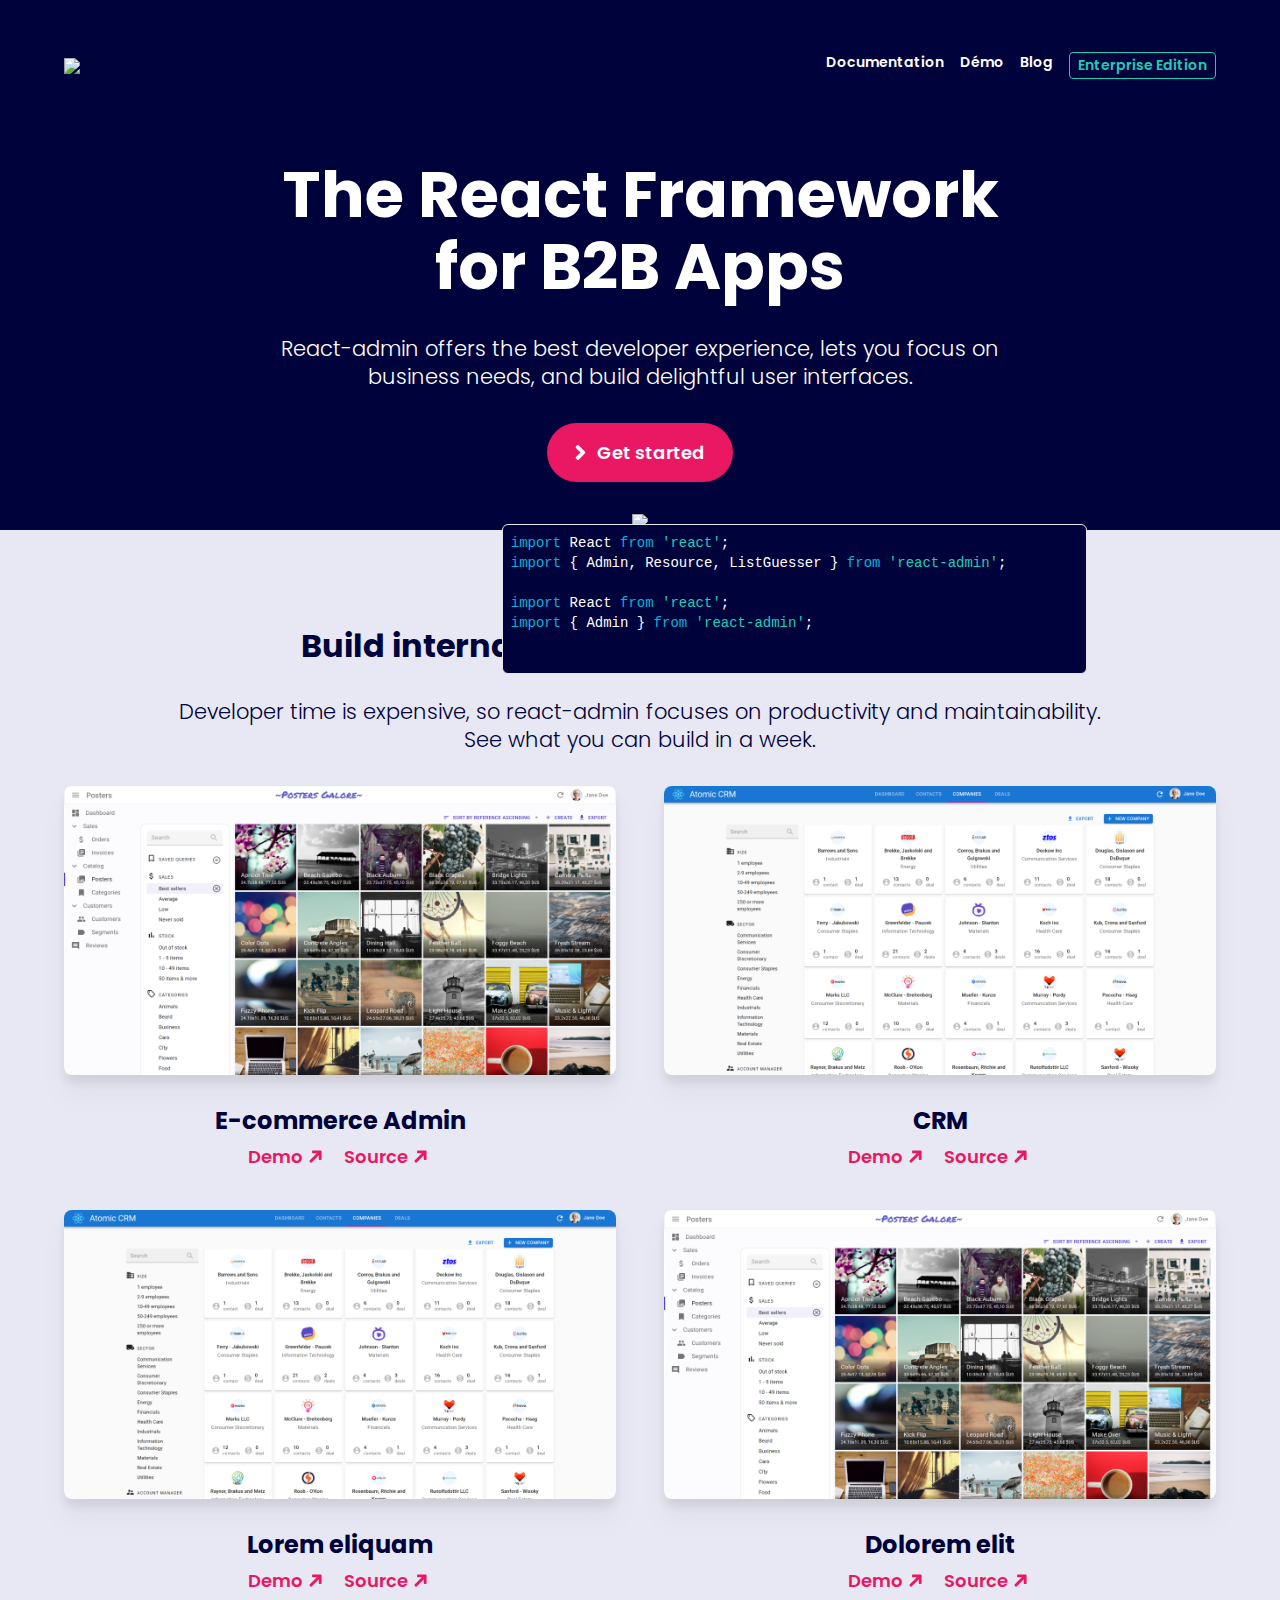
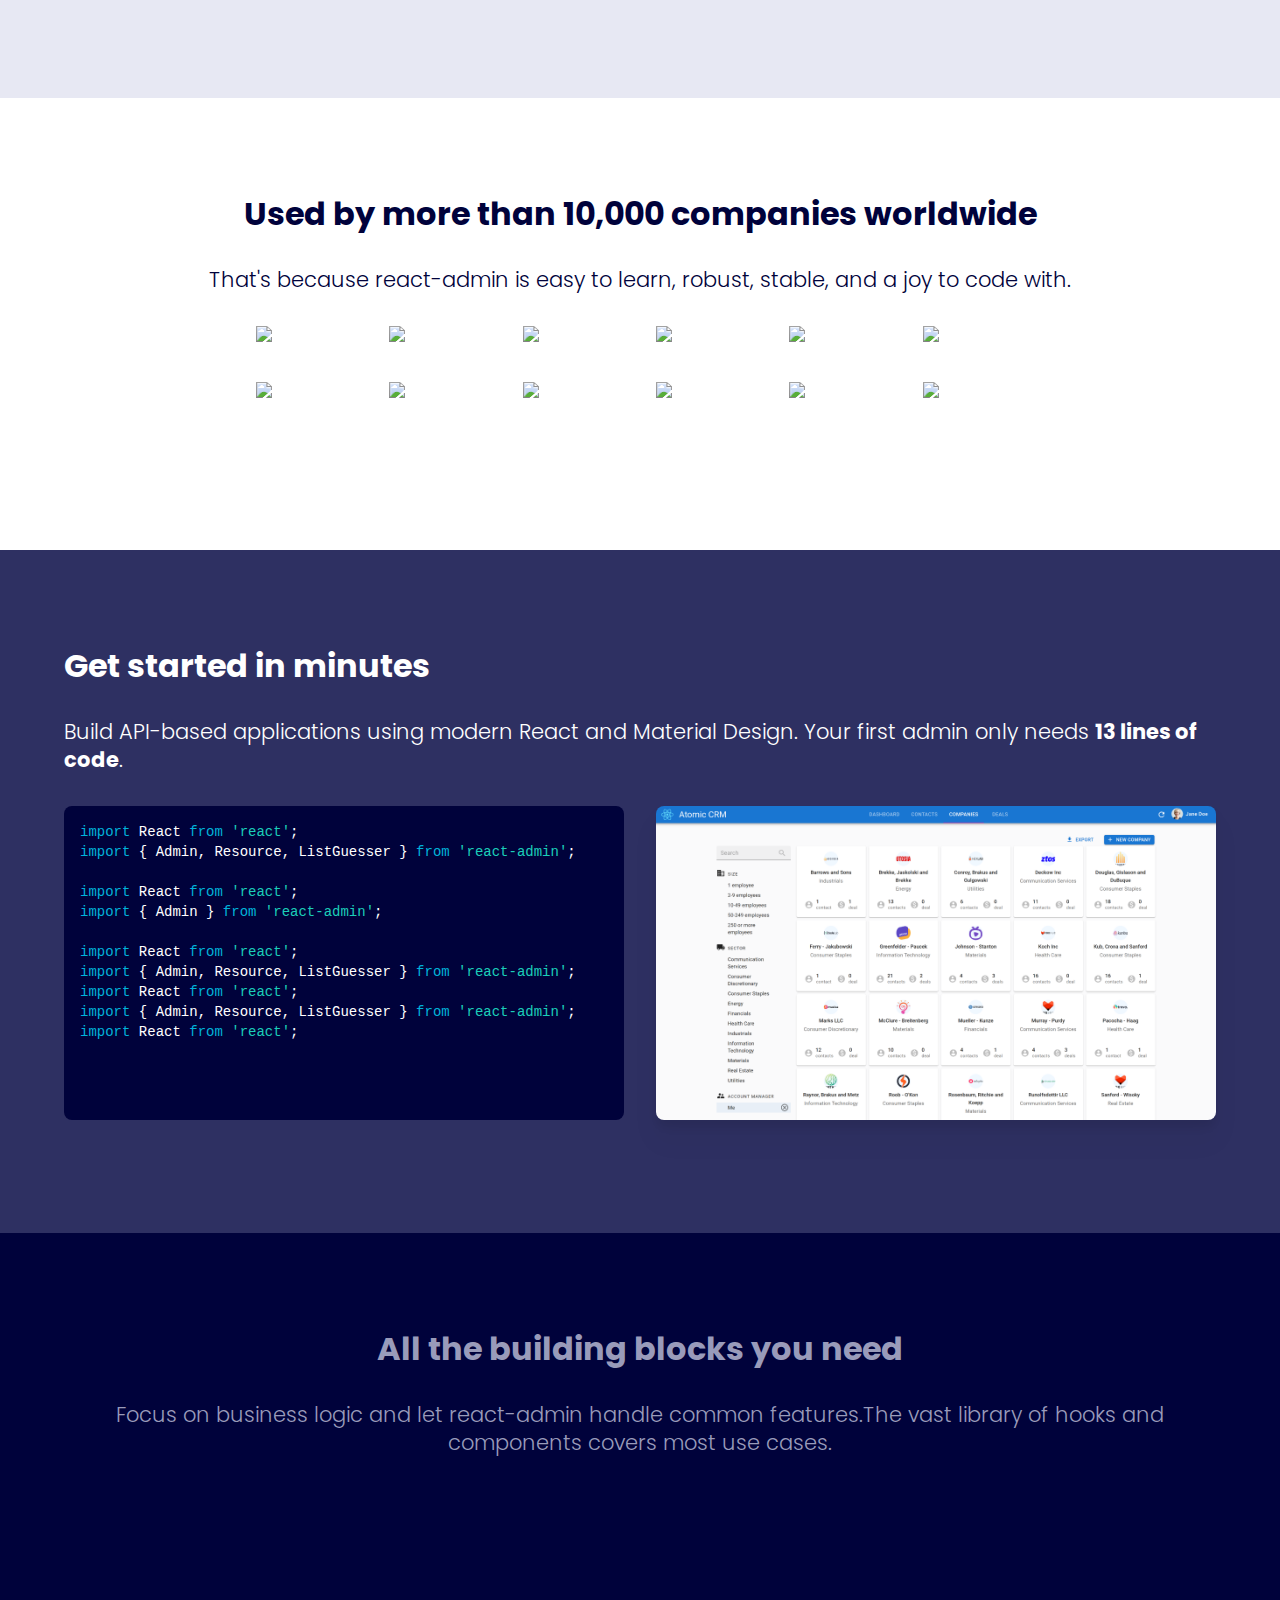
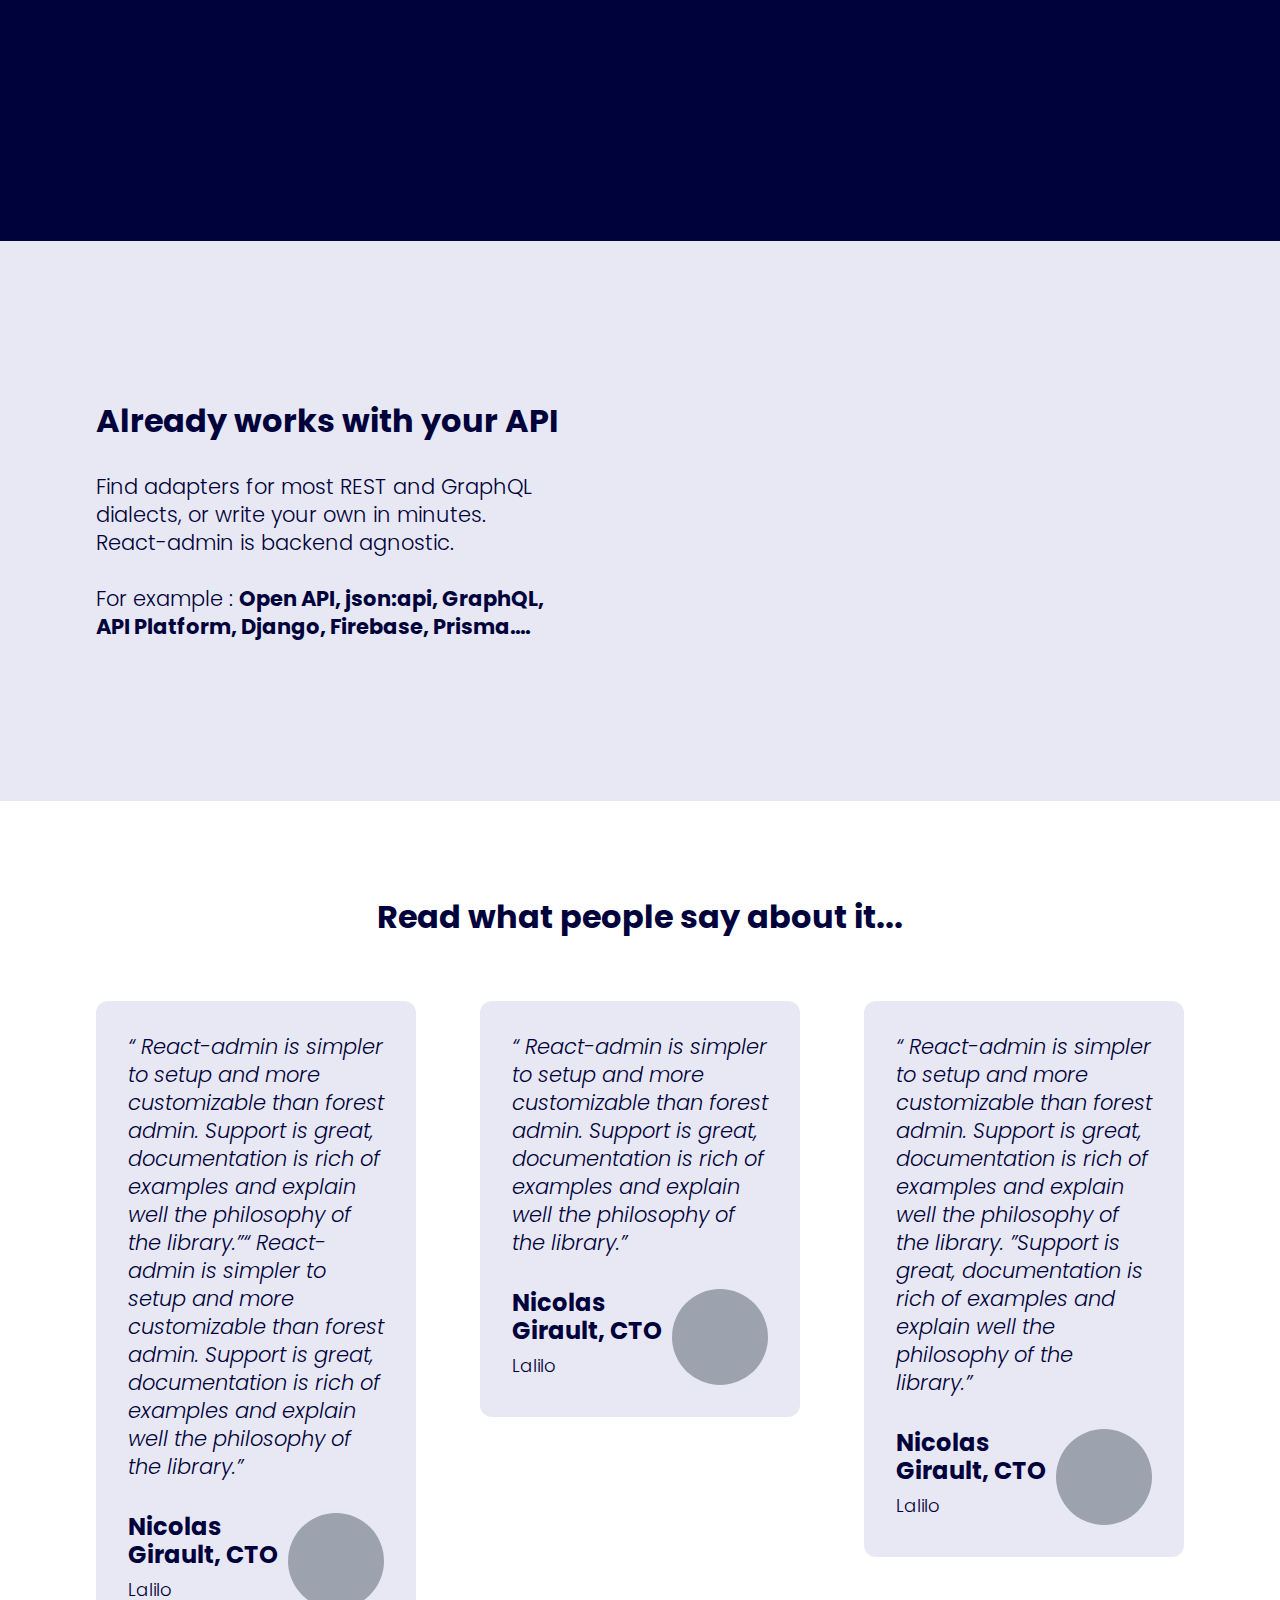
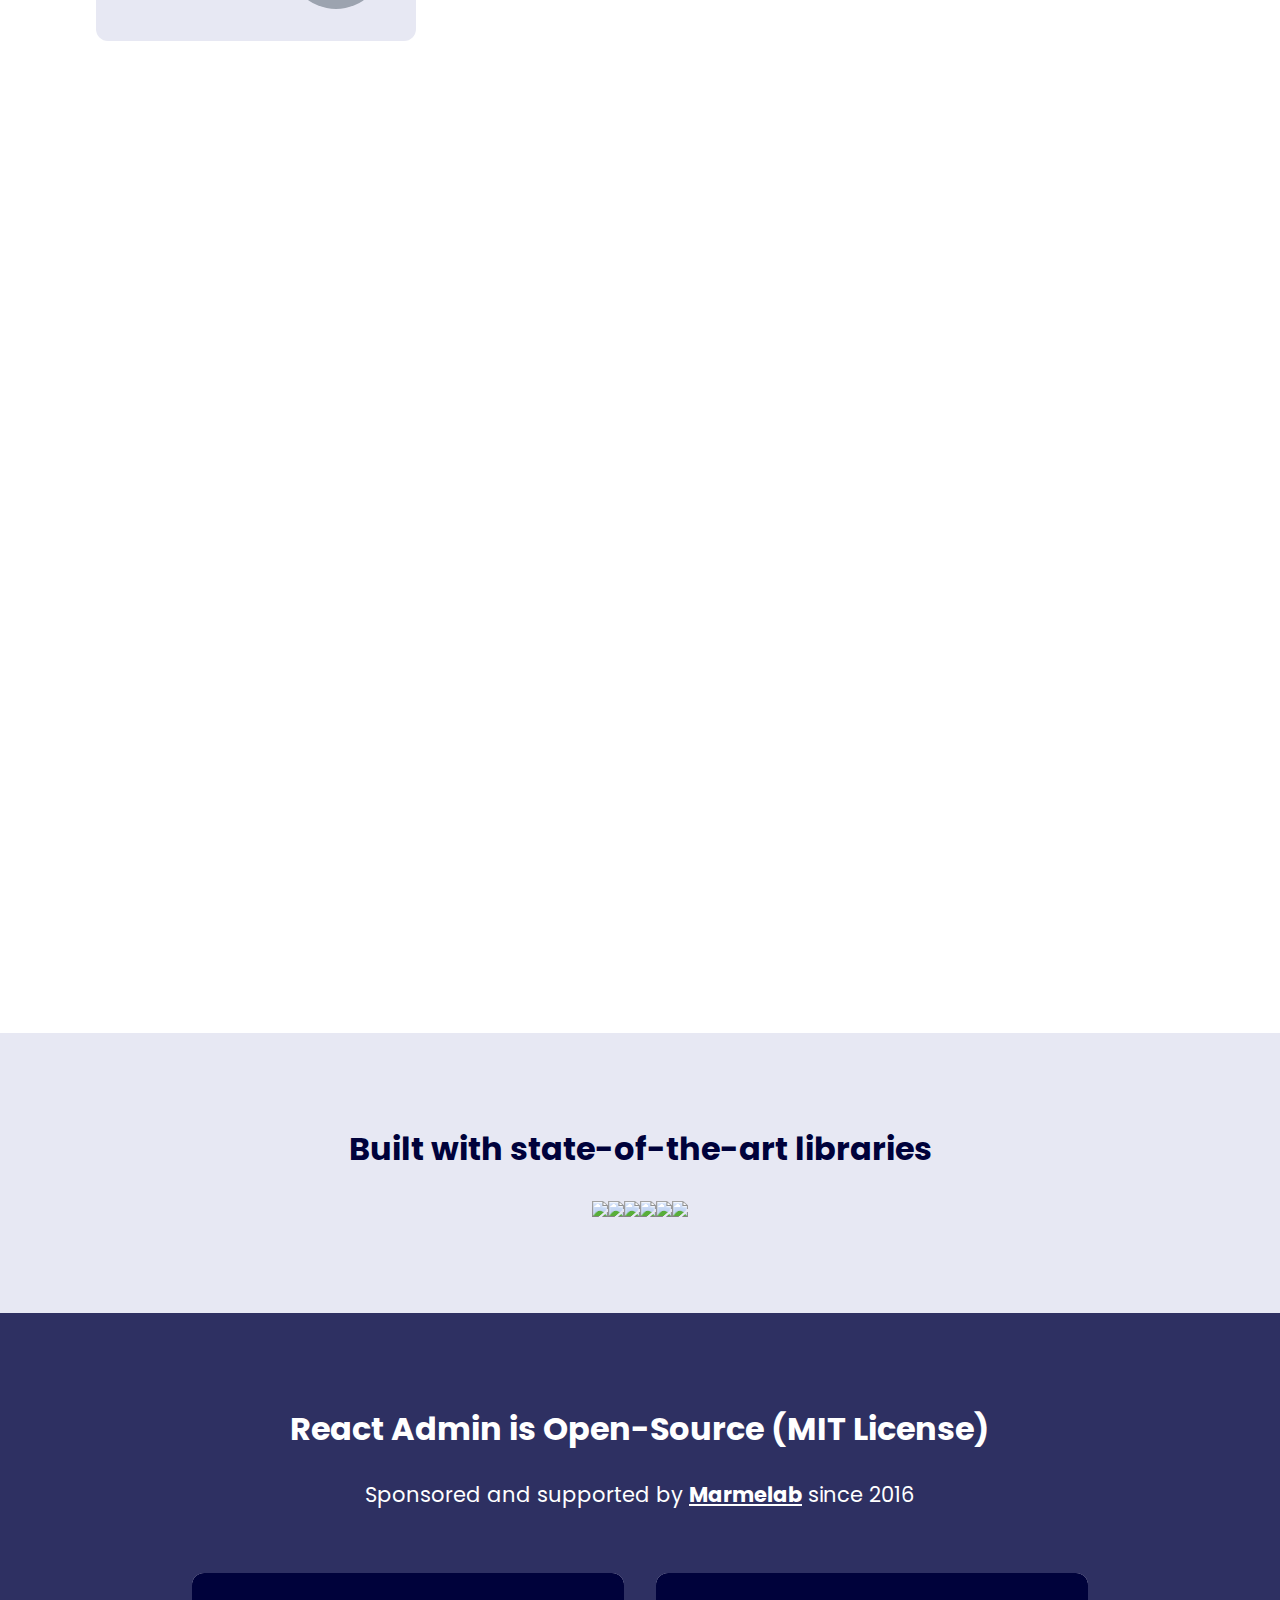
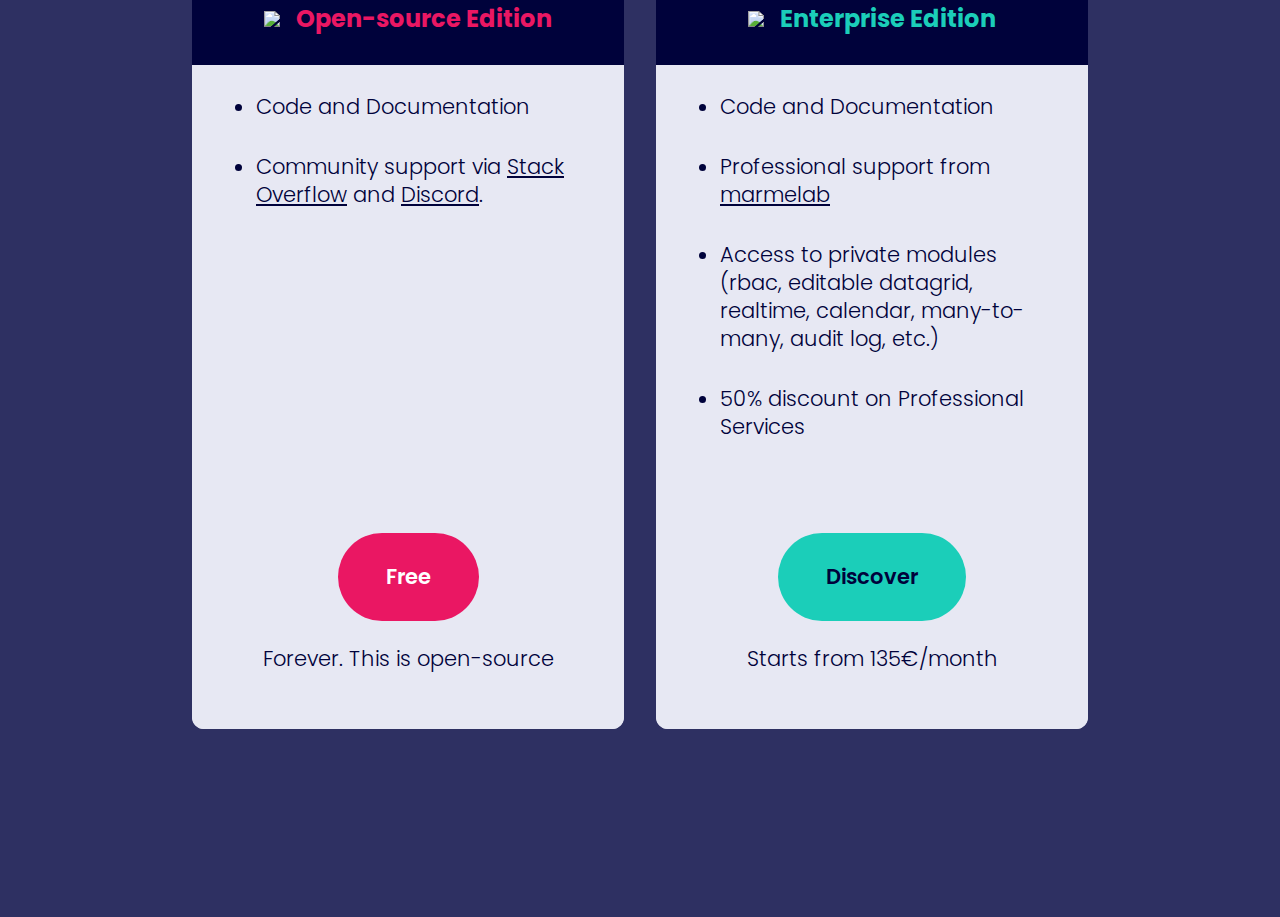
==== index.html @ b1924549 "Add images to videos" ====
<!DOCTYPE html>
<html lang="en">
	<head>
		<meta charset="UTF-8" />
		<!-- <link rel="icon" type="image/svg+xml" href="/vite.svg" /> -->
		<meta name="viewport" content="width=device-width, initial-scale=1.0" />
		<title>React-admin Open-source Edition</title>
		
		<link rel="stylesheet" href="./assets/main-a498a724.css">
	</head>
	<body>
		<section class="bg-[#00023b] text-white">
			<div class="mx-auto max-w-[1440px] px-16 py-6">
				<div class="flex justify-between">
					<div class="flex items-center gap-3">
						<img src="./ra-oe.svg" />
					</div>
					<ul
						class="flex justify-end gap-4 py-7 text-[14px] font-semibold leading-[21px]"
					>
						<li><a class="hover:underline" href="#">Documentation</a></li>
						<li><a class="hover:underline" href="#">Démo</a></li>
						<li><a class="hover:underline" href="#">Blog</a></li>
						<li>
							<a
								href="./enterprise.html"
								class="inline-flex items-center rounded-[4px] border border-[#1bceb9] px-2 py-0.5 text-[14px] font-semibold leading-[21px] text-[#1bceb9] shadow-sm hover:border-[#00023b] hover:bg-[#1bceb9] hover:text-[#00023b]"
							>
								Enterprise Edition
							</a>
						</li>
					</ul>
				</div>
			</div>
		</section>
		<section class="bg-[#00023b] text-white">
			<div
				class="mx-auto max-w-[1440px] bg-[url('/oe_bg.png')] bg-bottom bg-no-repeat px-16 pt-7"
			>
				<div class="text-center">
					<h1 class="text-[64px] font-bold leading-[72px]">
						The React Framework<br />for B2B Apps
					</h1>
					<h2 class="mt-8 text-[21px] font-light leading-[28px]">
						React-admin offers the best developer experience, lets you focus
						on<br />business needs, and build delightful user interfaces.
					</h2>
					<div class="pt-8">
						<a
							class="inline-block rounded-full bg-[#ea1763] px-7 py-4 text-[18px] font-semibold leading-[27px] text-white"
							href="#"
						>
							<svg
								aria-hidden="true"
								class="-mr-0.5 inline-block h-5 w-5"
								fill="currentColor"
							>
								<path
									d="M10.014 9.297 3.64 15.672a1.12 1.12 0 0 1-1.589 0l-1.06-1.06a1.12 1.12 0 0 1 0-1.588l4.52-4.52L.99 3.987a1.12 1.12 0 0 1 0-1.59l1.055-1.068a1.12 1.12 0 0 1 1.59 0l6.374 6.375c.446.44.446 1.153.005 1.594Z"
								/>
							</svg>
							Get started</a
						>
					</div>
				</div>
				<div class="relative mt-8 flex justify-center text-white">
					<pre
						class="absolute top-[60%] left-[38%] rounded-md border bg-[#00023b] p-2 pr-20 pb-10 text-[14px] font-normal leading-[20px]"
					><code
						><span class="text-[#00b3da]">import</span> React <span class="text-[#00b3da]">from</span> <span class="text-[#1bceb9]">'react'</span>;
<span class="text-[#00b3da]">import</span> { Admin, Resource, ListGuesser } <span class="text-[#00b3da]">from</span> <span class="text-[#1bceb9]">'react-admin'</span>;

<span class="text-[#00b3da]">import</span> React <span class="text-[#00b3da]">from</span> <span class="text-[#1bceb9]">'react'</span>;
<span class="text-[#00b3da]">import</span> { Admin } <span class="text-[#00b3da]">from</span> <span class="text-[#1bceb9]">'react-admin'</span>;
</code></pre>
					<img src="./screen_oe.png" />
				</div>
			</div>
		</section>
		<section class="bg-[#e7e8f3] px-16 py-24 text-[#00023b]">
			<div class="mx-auto max-w-[1440px]">
				<h1 class="text-center text-[32px] font-bold leading-[40px]">
					Build internal tools / ERPs / B2B apps, fast
				</h1>
				<h2 class="mt-8 text-center text-[21px] font-light leading-[28px]">
					Developer time is expensive, so react-admin focuses on productivity
					and maintainability.<br />
					See what you can build in a week.
				</h2>
				<ul class="mt-8 grid grid-cols-2 gap-x-12 gap-y-8 text-center">
					<li>
						<img src="./video_1.png" class="rounded-lg drop-shadow-xl" />
						<h3
							class="mt-8 text-[24px] font-bold leading-[28px] text-[#00023b]"
						>
							E-commerce Admin
						</h3>
						<ul
							class="m-2 flex justify-center gap-4 text-[18px] font-semibold leading-[27px] text-[#ea1763]"
						>
							<li>
								<a class="inline-flex hover:underline" href="#"
									>Demo<img src="./arrow-right.svg"
								/></a>
							</li>
							<li>
								<a class="inline-flex hover:underline" href="#"
									>Source<img src="./arrow-right.svg"
								/></a>
							</li>
						</ul>
					</li>
					<li>
						<img src="./video_2.png" class="rounded-lg drop-shadow-xl" />
						<h3
							class="mt-8 text-[24px] font-bold leading-[28px] text-[#00023b]"
						>
							CRM
						</h3>
						<ul
							class="m-2 flex justify-center gap-4 text-[18px] font-semibold leading-[27px] text-[#ea1763]"
						>
							<li>
								<a class="inline-flex hover:underline" href="#"
									>Demo<img src="./arrow-right.svg"
								/></a>
							</li>
							<li>
								<a class="inline-flex hover:underline" href="#"
									>Source<img src="./arrow-right.svg"
								/></a>
							</li>
						</ul>
					</li>
					<li>
						<img src="./video_3.png" class="rounded-lg drop-shadow-xl" />
						<h3
							class="mt-8 text-[24px] font-bold leading-[28px] text-[#00023b]"
						>
							Lorem eliquam
						</h3>
						<ul
							class="m-2 flex justify-center gap-4 text-[18px] font-semibold leading-[27px] text-[#ea1763]"
						>
							<li>
								<a class="inline-flex hover:underline" href="#"
									>Demo<img src="./arrow-right.svg"
								/></a>
							</li>
							<li>
								<a class="inline-flex hover:underline" href="#"
									>Source<img src="./arrow-right.svg"
								/></a>
							</li>
						</ul>
					</li>
					<li>
						<img src="./video_4.png" class="rounded-lg drop-shadow-xl" />
						<h3
							class="mt-8 text-[24px] font-bold leading-[28px] text-[#00023b]"
						>
							Dolorem elit
						</h3>
						<ul
							class="m-2 flex justify-center gap-4 text-[18px] font-semibold leading-[27px] text-[#ea1763]"
						>
							<li>
								<a class="inline-flex hover:underline" href="#"
									>Demo<img src="./arrow-right.svg"
								/></a>
							</li>
							<li>
								<a class="inline-flex hover:underline" href="#"
									>Source<img src="./arrow-right.svg"
								/></a>
							</li>
						</ul>
					</li>
				</ul>
			</div>
		</section>
		<section class="bg-white p-24 text-[#00023b]" style="height: 452px">
			<div class="mx-auto max-w-[1440px]">
				<h1 class="mb-8 text-center text-[32px] font-bold leading-[40px]">
					Used by more than 10,000 companies worldwide
				</h1>
				<p class="mb-8 text-center text-[21px] font-light leading-[28px]">
					That's because react-admin is easy to learn, robust, stable, and a joy
					to code with.
				</p>
				<ul class="grid grid-cols-6 gap-y-10 gap-x-8 px-40">
					<li><img src="./cdiscount.png" /></li>
					<li><img src="./ibm.png" /></li>
					<li><img src="./activision.png" /></li>
					<li><img src="./xiaomi.png" /></li>
					<li><img src="./ibm.png" /></li>
					<li><img src="./cdiscount.png" /></li>
					<li><img src="./activision.png" /></li>
					<li><img src="./cdiscount.png" /></li>
					<li><img src="./ibm.png" /></li>
					<li><img src="./cdiscount.png" /></li>
					<li><img src="./xiaomi.png" /></li>
					<li><img src="./ibm.png" /></li>
				</ul>
			</div>
		</section>
		<section class="bg-[#2e3062] p-24 px-16 text-white" style="height: 683px">
			<div class="mx-auto max-w-[1440px]">
				<h1 class="text-[32px] font-bold leading-[40px]">
					Get started in minutes
				</h1>
				<p class="mt-8 mb-8 text-[21px] font-light leading-[28px]">
					Build API-based applications using modern React and Material Design.
					Your first admin only needs <b class="font-bold">13 lines of code</b>.
				</p>
				<div class="grid grid-cols-2 gap-8">
					<pre
						class="rounded-lg bg-[#00023b] p-4 text-[14px] font-normal leading-[20px]"
					><code
						><span class="text-[#00b3da]">import</span> React <span class="text-[#00b3da]">from</span> <span class="text-[#1bceb9]">'react'</span>;
<span class="text-[#00b3da]">import</span> { Admin, Resource, ListGuesser } <span class="text-[#00b3da]">from</span> <span class="text-[#1bceb9]">'react-admin'</span>;

<span class="text-[#00b3da]">import</span> React <span class="text-[#00b3da]">from</span> <span class="text-[#1bceb9]">'react'</span>;
<span class="text-[#00b3da]">import</span> { Admin } <span class="text-[#00b3da]">from</span> <span class="text-[#1bceb9]">'react-admin'</span>;

<span class="text-[#00b3da]">import</span> React <span class="text-[#00b3da]">from</span> <span class="text-[#1bceb9]">'react'</span>;
<span class="text-[#00b3da]">import</span> { Admin, Resource, ListGuesser } <span class="text-[#00b3da]">from</span> <span class="text-[#1bceb9]">'react-admin'</span>;
<span class="text-[#00b3da]">import</span> React <span class="text-[#00b3da]">from</span> <span class="text-[#1bceb9]">'react'</span>;
<span class="text-[#00b3da]">import</span> { Admin, Resource, ListGuesser } <span class="text-[#00b3da]">from</span> <span class="text-[#1bceb9]">'react-admin'</span>;
<span class="text-[#00b3da]">import</span> React <span class="text-[#00b3da]">from</span> <span class="text-[#1bceb9]">'react'</span>;</code
					></pre>
					<img
						src="./screen_get_started.png"
						class="rounded-lg drop-shadow-xl"
					/>
				</div>
			</div>
		</section>
		<section class="bg-[#00023b] p-24 text-[#999bba]" style="height: 608px">
			<div class="mx-auto max-w-[1440px]">
				<h1 class="text-center text-[32px] font-bold leading-[40px]">
					All the building blocks you need
				</h1>
				<p class="mt-8 text-center text-[21px] font-light leading-[28px]">
					Focus on business logic and let react-admin handle common features.The
					vast library of hooks and components covers most use cases.
				</p>
			</div>
		</section>
		<section
			class="bg-[#e7e8f3] p-24 py-40 text-[#00023b]"
			style="height: 560px"
		>
			<div class="mx-auto max-w-[1440px]">
				<div class="grid grid-cols-2 gap-40">
					<div>
						<h1 class="text-[32px] font-bold leading-[40px]">
							Already works with your API
						</h1>
						<p class="mt-8 text-[21px] font-light leading-[28px]">
							Find adapters for most REST and GraphQL dialects, or write your
							own in minutes. React-admin is backend agnostic.<br /><br />For
							example :
							<b class="font-bold"
								>Open API, json:api, GraphQL, API Platform, Django, Firebase,
								Prisma....</b
							>
						</p>
					</div>
					<!-- <div>
						<div class="h-10 w-10 bg-red-400"></div>
					</div> -->
				</div>
			</div>
		</section>
		<section class="bg-white p-24 text-[#00023b]" style="height: 1832px">
			<div class="mx-auto max-w-[1440px]">
				<h1 class="mb-16 text-center text-[32px] font-bold leading-[40px]">
					Read what people say about it...
				</h1>
			</div>
			<div class="columns-3 gap-16">
				<blockquote
					class="break-inside-avoid-column rounded-xl bg-[#e7e8f3] p-8"
				>
					<p class="text-[21px] font-light italic leading-[28px]">
						“ React-admin is simpler to setup and more customizable than forest
						admin. Support is great, documentation is rich of examples and
						explain well the philosophy of the library.”“ React-admin is simpler
						to setup and more customizable than forest admin. Support is great,
						documentation is rich of examples and explain well the philosophy of
						the library.”
					</p>
					<div class="mt-8 flex justify-between">
						<div>
							<p class="mb-2 text-[24px] font-bold leading-[28px]">
								Nicolas<br />Girault, CTO
							</p>
							<p class="text-[18px] font-light leading-[26px]">Lalilo</p>
						</div>
						<div class="h-24 w-24 rounded-full bg-gray-400"></div>
					</div>
				</blockquote>
				<blockquote
					class="break-inside-avoid-column rounded-xl bg-[#e7e8f3] p-8"
				>
					<p class="text-[21px] font-light italic leading-[28px]">
						“ React-admin is simpler to setup and more customizable than forest
						admin. Support is great, documentation is rich of examples and
						explain well the philosophy of the library.”
					</p>
					<div class="mt-8 flex justify-between">
						<div>
							<p class="mb-2 text-[24px] font-bold leading-[28px]">
								Nicolas<br />Girault, CTO
							</p>
							<p class="text-[18px] font-light leading-[26px]">Lalilo</p>
						</div>
						<div class="h-24 w-24 rounded-full bg-gray-400"></div>
					</div>
				</blockquote>
				<blockquote
					class="break-inside-avoid-column rounded-xl bg-[#e7e8f3] p-8"
				>
					<p class="text-[21px] font-light italic leading-[28px]">
						“ React-admin is simpler to setup and more customizable than forest
						admin. Support is great, documentation is rich of examples and
						explain well the philosophy of the library. ”Support is great,
						documentation is rich of examples and explain well the philosophy of
						the library.”
					</p>
					<div class="mt-8 flex justify-between">
						<div>
							<p class="mb-2 text-[24px] font-bold leading-[28px]">
								Nicolas<br />Girault, CTO
							</p>
							<p class="text-[18px] font-light leading-[26px]">Lalilo</p>
						</div>
						<div class="h-24 w-24 rounded-full bg-gray-400"></div>
					</div>
				</blockquote>
			</div>
		</section>
		<section class="bg-[#e7e8f3] p-24 text-[#00023b]">
			<div class="mx-auto max-w-[1440px]">
				<h1 class="text-center text-[32px] font-bold leading-[40px]">
					Built with state-of-the-art libraries
				</h1>
				<ul class="flex justify-center pt-8">
					<li><img src="./cdiscount.png" /></li>
					<li><img src="./ibm.png" /></li>
					<li><img src="./activision.png" /></li>
					<li><img src="./xiaomi.png" /></li>
					<li><img src="./ibm.png" /></li>
					<li><img src="./cdiscount.png" /></li>
					<!-- <li><img src="/xiaomi.png" /></li> -->
				</ul>
			</div>
		</section>
		<section
			class="bg-[#2e3062] px-16 pb-24 pt-24 text-white"
			style="
				height: 1204px;

				/* background-image: url('/group_4.svg'), url('/ellipse_5.svg'); */
				/* background-repeat: no-repeat; */
				/* background-position: top -700px center, top 360px center; */
			"
		>
			<div class="mx-auto max-w-[1440px]">
				<h1 class="mb-8 text-center text-[32px] font-bold leading-[40px]">
					React Admin is Open-Source (MIT License)
				</h1>
				<p class="text-center text-[21px] leading-[28px]">
					Sponsored and supported by
					<a class="font-bold underline hover:no-underline" href="">Marmelab</a>
					since 2016
				</p>

				<div class="isolate mx-0 mt-8 grid grid-cols-2 gap-x-8 px-32">
					<div
						class="mt-8 flex flex-col justify-between rounded-xl bg-[#e7e8f3]"
					>
						<div>
							<div class="rounded-xl rounded-b-none bg-[#00023b] p-8">
								<h2
									class="flex items-center justify-center gap-4 text-[24px] font-bold leading-[28px] text-[#ea1763]"
								>
									<img src="./ra-oe.svg" />
									Open-source Edition
								</h2>
							</div>
							<ul
								role="list"
								class="list-disc space-y-8 bg-[#e7e8f3] p-7 pl-16 text-[21px] font-light leading-[28px] text-[#00023b]"
							>
								<li>Code and Documentation</li>
								<li>
									Community support via
									<a class="underline hover:no-underline" href=""
										>Stack Overflow</a
									>
									and
									<a class="underline hover:no-underline" href="">Discord</a>.
								</li>
							</ul>
						</div>
						<div
							class="rounded-xl rounded-t-none bg-[#e7e8f3] p-8 pt-16 text-center"
						>
							<a
								href="#"
								class="inline-block rounded-full bg-[#ea1763] px-12 py-7 text-center text-[21px] font-semibold leading-[31.5px] text-white"
								>Free</a
							>
							<p
								class="p-6 text-center text-[21px] font-light leading-[28px] text-[#00023b]"
							>
								Forever. This is open-source
							</p>
						</div>
					</div>
					<div
						class="mt-8 flex flex-col justify-between rounded-xl bg-[#e7e8f3]"
					>
						<div>
							<div class="rounded-xl rounded-b-none bg-[#00023b] p-8">
								<h2
									class="flex items-center justify-center gap-4 text-[24px] font-bold leading-[28px] text-[#1bceb9]"
								>
									<img src="./ra-ee.svg" />
									Enterprise Edition
								</h2>
							</div>
							<ul
								role="list"
								class="list-disc space-y-8 bg-[#e7e8f3] p-7 pl-16 text-[21px] font-light leading-[28px] text-[#00023b]"
							>
								<li>Code and Documentation</li>
								<li>
									Professional support from
									<a class="underline hover:no-underline" href="">marmelab</a>
								</li>
								<li>
									Access to private modules (rbac, editable datagrid, realtime,
									calendar, many-to-many, audit log, etc.)
								</li>
								<li>50% discount on Professional Services</li>
							</ul>
						</div>
						<div
							class="rounded-xl rounded-t-none bg-[#e7e8f3] p-8 pt-16 text-center"
						>
							<a
								href="#"
								class="inline-block rounded-full bg-[#1bceb9] px-12 py-7 text-center text-[21px] font-semibold leading-[31.5px] text-[#00023b]"
								>Discover</a
							>
							<p
								class="p-6 text-center text-[21px] font-light leading-[28px] text-[#00023b]"
							>
								Starts from 135€/month
							</p>
						</div>
					</div>
				</div>
			</div>
		</section>
		<!--
			<img class="absolute top-0 opacity-20" src="/figma_oe.png" />
		<script type="module" src="./src/open-source.ts"></script>
		--></body>
</html>
---- assets/main-a498a724.css ----
@import"https://fonts.googleapis.com/css2?family=Poppins:ital,wght@0,300;0,600;0,700;1,300&display=swap";*,:before,:after{box-sizing:border-box;border-width:0;border-style:solid;border-color:#e5e7eb}:before,:after{--tw-content: ""}html{line-height:1.5;-webkit-text-size-adjust:100%;-moz-tab-size:4;-o-tab-size:4;tab-size:4;font-family:Poppins,ui-sans-serif,system-ui,-apple-system,BlinkMacSystemFont,Segoe UI,Roboto,Helvetica Neue,Arial,Noto Sans,sans-serif,"Apple Color Emoji","Segoe UI Emoji",Segoe UI Symbol,"Noto Color Emoji";font-feature-settings:normal}body{margin:0;line-height:inherit}hr{height:0;color:inherit;border-top-width:1px}abbr:where([title]){-webkit-text-decoration:underline dotted;text-decoration:underline dotted}h1,h2,h3,h4,h5,h6{font-size:inherit;font-weight:inherit}a{color:inherit;text-decoration:inherit}b,strong{font-weight:bolder}code,kbd,samp,pre{font-family:ui-monospace,SFMono-Regular,Menlo,Monaco,Consolas,Liberation Mono,Courier New,monospace;font-size:1em}small{font-size:80%}sub,sup{font-size:75%;line-height:0;position:relative;vertical-align:baseline}sub{bottom:-.25em}sup{top:-.5em}table{text-indent:0;border-color:inherit;border-collapse:collapse}button,input,optgroup,select,textarea{font-family:inherit;font-size:100%;font-weight:inherit;line-height:inherit;color:inherit;margin:0;padding:0}button,select{text-transform:none}button,[type=button],[type=reset],[type=submit]{-webkit-appearance:button;background-color:transparent;background-image:none}:-moz-focusring{outline:auto}:-moz-ui-invalid{box-shadow:none}progress{vertical-align:baseline}::-webkit-inner-spin-button,::-webkit-outer-spin-button{height:auto}[type=search]{-webkit-appearance:textfield;outline-offset:-2px}::-webkit-search-decoration{-webkit-appearance:none}::-webkit-file-upload-button{-webkit-appearance:button;font:inherit}summary{display:list-item}blockquote,dl,dd,h1,h2,h3,h4,h5,h6,hr,figure,p,pre{margin:0}fieldset{margin:0;padding:0}legend{padding:0}ol,ul,menu{list-style:none;margin:0;padding:0}textarea{resize:vertical}input::-moz-placeholder,textarea::-moz-placeholder{opacity:1;color:#9ca3af}input::placeholder,textarea::placeholder{opacity:1;color:#9ca3af}button,[role=button]{cursor:pointer}:disabled{cursor:default}img,svg,video,canvas,audio,iframe,embed,object{display:block;vertical-align:middle}img,video{max-width:100%;height:auto}[hidden]{display:none}*,:before,:after{--tw-border-spacing-x: 0;--tw-border-spacing-y: 0;--tw-translate-x: 0;--tw-translate-y: 0;--tw-rotate: 0;--tw-skew-x: 0;--tw-skew-y: 0;--tw-scale-x: 1;--tw-scale-y: 1;--tw-pan-x: ;--tw-pan-y: ;--tw-pinch-zoom: ;--tw-scroll-snap-strictness: proximity;--tw-ordinal: ;--tw-slashed-zero: ;--tw-numeric-figure: ;--tw-numeric-spacing: ;--tw-numeric-fraction: ;--tw-ring-inset: ;--tw-ring-offset-width: 0px;--tw-ring-offset-color: #fff;--tw-ring-color: rgb(59 130 246 / .5);--tw-ring-offset-shadow: 0 0 #0000;--tw-ring-shadow: 0 0 #0000;--tw-shadow: 0 0 #0000;--tw-shadow-colored: 0 0 #0000;--tw-blur: ;--tw-brightness: ;--tw-contrast: ;--tw-grayscale: ;--tw-hue-rotate: ;--tw-invert: ;--tw-saturate: ;--tw-sepia: ;--tw-drop-shadow: ;--tw-backdrop-blur: ;--tw-backdrop-brightness: ;--tw-backdrop-contrast: ;--tw-backdrop-grayscale: ;--tw-backdrop-hue-rotate: ;--tw-backdrop-invert: ;--tw-backdrop-opacity: ;--tw-backdrop-saturate: ;--tw-backdrop-sepia: }::backdrop{--tw-border-spacing-x: 0;--tw-border-spacing-y: 0;--tw-translate-x: 0;--tw-translate-y: 0;--tw-rotate: 0;--tw-skew-x: 0;--tw-skew-y: 0;--tw-scale-x: 1;--tw-scale-y: 1;--tw-pan-x: ;--tw-pan-y: ;--tw-pinch-zoom: ;--tw-scroll-snap-strictness: proximity;--tw-ordinal: ;--tw-slashed-zero: ;--tw-numeric-figure: ;--tw-numeric-spacing: ;--tw-numeric-fraction: ;--tw-ring-inset: ;--tw-ring-offset-width: 0px;--tw-ring-offset-color: #fff;--tw-ring-color: rgb(59 130 246 / .5);--tw-ring-offset-shadow: 0 0 #0000;--tw-ring-shadow: 0 0 #0000;--tw-shadow: 0 0 #0000;--tw-shadow-colored: 0 0 #0000;--tw-blur: ;--tw-brightness: ;--tw-contrast: ;--tw-grayscale: ;--tw-hue-rotate: ;--tw-invert: ;--tw-saturate: ;--tw-sepia: ;--tw-drop-shadow: ;--tw-backdrop-blur: ;--tw-backdrop-brightness: ;--tw-backdrop-contrast: ;--tw-backdrop-grayscale: ;--tw-backdrop-hue-rotate: ;--tw-backdrop-invert: ;--tw-backdrop-opacity: ;--tw-backdrop-saturate: ;--tw-backdrop-sepia: }.container{width:100%}@media (min-width: 640px){.container{max-width:640px}}@media (min-width: 768px){.container{max-width:768px}}@media (min-width: 1024px){.container{max-width:1024px}}@media (min-width: 1280px){.container{max-width:1280px}}@media (min-width: 1536px){.container{max-width:1536px}}.fixed{position:fixed}.absolute{position:absolute}.relative{position:relative}.left-\[10\%\]{left:10%}.left-\[38\%\]{left:38%}.left-\[51\%\]{left:51%}.left-\[65\%\]{left:65%}.top-0{top:0px}.top-\[22\%\]{top:22%}.top-\[26\%\]{top:26%}.top-\[58\%\]{top:58%}.top-\[60\%\]{top:60%}.isolate{isolation:isolate}.m-2{margin:.5rem}.mx-0{margin-left:0;margin-right:0}.mx-auto{margin-left:auto;margin-right:auto}.my-6{margin-top:1.5rem;margin-bottom:1.5rem}.-ml-14{margin-left:-3.5rem}.-mr-0{margin-right:-0px}.-mr-0\.5{margin-right:-.125rem}.mb-10{margin-bottom:2.5rem}.mb-12{margin-bottom:3rem}.mb-16{margin-bottom:4rem}.mb-2{margin-bottom:.5rem}.mb-20{margin-bottom:5rem}.mb-24{margin-bottom:6rem}.mb-4{margin-bottom:1rem}.mb-6{margin-bottom:1.5rem}.mb-8{margin-bottom:2rem}.ml-14{margin-left:3.5rem}.ml-16{margin-left:4rem}.ml-2{margin-left:.5rem}.ml-4{margin-left:1rem}.ml-8{margin-left:2rem}.mt-16{margin-top:4rem}.mt-20{margin-top:5rem}.mt-8{margin-top:2rem}.inline-block{display:inline-block}.flex{display:flex}.inline-flex{display:inline-flex}.table{display:table}.grid{display:grid}.contents{display:contents}.h-10{height:2.5rem}.h-24{height:6rem}.h-3{height:.75rem}.h-3\.5{height:.875rem}.h-5{height:1.25rem}.h-8{height:2rem}.w-10{width:2.5rem}.w-24{width:6rem}.w-3{width:.75rem}.w-3\.5{width:.875rem}.w-5{width:1.25rem}.w-8{width:2rem}.w-full{width:100%}.max-w-\[1440px\]{max-width:1440px}.transform{transform:translate(var(--tw-translate-x),var(--tw-translate-y)) rotate(var(--tw-rotate)) skew(var(--tw-skew-x)) skewY(var(--tw-skew-y)) scaleX(var(--tw-scale-x)) scaleY(var(--tw-scale-y))}.list-disc{list-style-type:disc}.columns-2{-moz-columns:2;columns:2}.columns-3{-moz-columns:3;columns:3}.break-inside-avoid{-moz-column-break-inside:avoid;break-inside:avoid}.break-inside-avoid-column{-moz-column-break-inside:avoid;break-inside:avoid-column}.grid-cols-2{grid-template-columns:repeat(2,minmax(0,1fr))}.grid-cols-3{grid-template-columns:repeat(3,minmax(0,1fr))}.grid-cols-6{grid-template-columns:repeat(6,minmax(0,1fr))}.flex-col{flex-direction:column}.items-start{align-items:flex-start}.items-center{align-items:center}.justify-end{justify-content:flex-end}.justify-center{justify-content:center}.justify-between{justify-content:space-between}.gap-16{gap:4rem}.gap-24{gap:6rem}.gap-3{gap:.75rem}.gap-4{gap:1rem}.gap-40{gap:10rem}.gap-8{gap:2rem}.gap-x-12{-moz-column-gap:3rem;column-gap:3rem}.gap-x-8{-moz-column-gap:2rem;column-gap:2rem}.gap-y-10{row-gap:2.5rem}.gap-y-8{row-gap:2rem}.space-y-8>:not([hidden])~:not([hidden]){--tw-space-y-reverse: 0;margin-top:calc(2rem * calc(1 - var(--tw-space-y-reverse)));margin-bottom:calc(2rem * var(--tw-space-y-reverse))}.overflow-x-auto{overflow-x:auto}.rounded{border-radius:.25rem}.rounded-\[4px\]{border-radius:4px}.rounded-full{border-radius:9999px}.rounded-lg{border-radius:.5rem}.rounded-md{border-radius:.375rem}.rounded-xl{border-radius:.75rem}.rounded-b-none{border-bottom-right-radius:0;border-bottom-left-radius:0}.rounded-t-none{border-top-left-radius:0;border-top-right-radius:0}.border{border-width:1px}.border-\[\#1bceb9\]{--tw-border-opacity: 1;border-color:rgb(27 206 185 / var(--tw-border-opacity))}.bg-\[\#00023b\]{--tw-bg-opacity: 1;background-color:rgb(0 2 59 / var(--tw-bg-opacity))}.bg-\[\#1bceb9\]{--tw-bg-opacity: 1;background-color:rgb(27 206 185 / var(--tw-bg-opacity))}.bg-\[\#2e3062\]{--tw-bg-opacity: 1;background-color:rgb(46 48 98 / var(--tw-bg-opacity))}.bg-\[\#999bba\]{--tw-bg-opacity: 1;background-color:rgb(153 155 186 / var(--tw-bg-opacity))}.bg-\[\#e7e8f3\]{--tw-bg-opacity: 1;background-color:rgb(231 232 243 / var(--tw-bg-opacity))}.bg-\[\#ea1763\]{--tw-bg-opacity: 1;background-color:rgb(234 23 99 / var(--tw-bg-opacity))}.bg-gray-400{--tw-bg-opacity: 1;background-color:rgb(156 163 175 / var(--tw-bg-opacity))}.bg-red-400{--tw-bg-opacity: 1;background-color:rgb(248 113 113 / var(--tw-bg-opacity))}.bg-white{--tw-bg-opacity: 1;background-color:rgb(255 255 255 / var(--tw-bg-opacity))}.bg-\[url\(\'\/arrow_1\.svg\'\)\]{background-image:url(../arrow_1.svg)}.bg-\[url\(\'\/ee_bg\.png\'\)\]{background-image:url(../ee_bg.png)}.bg-\[url\(\'\/oe_bg\.png\'\)\]{background-image:url(../oe_bg.png)}.bg-\[left_7rem_bottom_1rem\]{background-position:left 7rem bottom 1rem}.bg-bottom{background-position:bottom}.bg-no-repeat{background-repeat:no-repeat}.object-cover{-o-object-fit:cover;object-fit:cover}.object-center{-o-object-position:center;object-position:center}.p-1{padding:.25rem}.p-10{padding:2.5rem}.p-16{padding:4rem}.p-2{padding:.5rem}.p-24{padding:6rem}.p-4{padding:1rem}.p-6{padding:1.5rem}.p-7{padding:1.75rem}.p-8{padding:2rem}.px-12{padding-left:3rem;padding-right:3rem}.px-16{padding-left:4rem;padding-right:4rem}.px-2{padding-left:.5rem;padding-right:.5rem}.px-32{padding-left:8rem;padding-right:8rem}.px-40{padding-left:10rem;padding-right:10rem}.px-7{padding-left:1.75rem;padding-right:1.75rem}.py-0{padding-top:0;padding-bottom:0}.py-0\.5{padding-top:.125rem;padding-bottom:.125rem}.py-24{padding-top:6rem;padding-bottom:6rem}.py-4{padding-top:1rem;padding-bottom:1rem}.py-40{padding-top:10rem;padding-bottom:10rem}.py-6{padding-top:1.5rem;padding-bottom:1.5rem}.py-7{padding-top:1.75rem;padding-bottom:1.75rem}.pb-10{padding-bottom:2.5rem}.pb-20{padding-bottom:5rem}.pb-24{padding-bottom:6rem}.pb-32{padding-bottom:8rem}.pl-16{padding-left:4rem}.pr-20{padding-right:5rem}.pr-24{padding-right:6rem}.pr-8{padding-right:2rem}.pt-0{padding-top:0}.pt-16{padding-top:4rem}.pt-24{padding-top:6rem}.pt-64{padding-top:16rem}.pt-7{padding-top:1.75rem}.pt-8{padding-top:2rem}.text-center{text-align:center}.font-mono{font-family:ui-monospace,SFMono-Regular,Menlo,Monaco,Consolas,Liberation Mono,Courier New,monospace}.text-\[14px\]{font-size:14px}.text-\[16px\]{font-size:16px}.text-\[18px\]{font-size:18px}.text-\[21px\]{font-size:21px}.text-\[24px\]{font-size:24px}.text-\[28px\]{font-size:28px}.text-\[32px\]{font-size:32px}.text-\[52px\]{font-size:52px}.text-\[64px\]{font-size:64px}.font-bold{font-weight:700}.font-light{font-weight:300}.font-normal{font-weight:400}.font-semibold{font-weight:600}.uppercase{text-transform:uppercase}.italic{font-style:italic}.leading-\[20px\]{line-height:20px}.leading-\[21px\]{line-height:21px}.leading-\[26px\]{line-height:26px}.leading-\[27px\]{line-height:27px}.leading-\[28px\]{line-height:28px}.leading-\[31\.5px\]{line-height:31.5px}.leading-\[32px\]{line-height:32px}.leading-\[40px\]{line-height:40px}.leading-\[56px\]{line-height:56px}.leading-\[72px\]{line-height:72px}.text-\[\#00023b\]{--tw-text-opacity: 1;color:rgb(0 2 59 / var(--tw-text-opacity))}.text-\[\#00b3da\]{--tw-text-opacity: 1;color:rgb(0 179 218 / var(--tw-text-opacity))}.text-\[\#1bceb9\]{--tw-text-opacity: 1;color:rgb(27 206 185 / var(--tw-text-opacity))}.text-\[\#2e3062\]{--tw-text-opacity: 1;color:rgb(46 48 98 / var(--tw-text-opacity))}.text-\[\#999bba\]{--tw-text-opacity: 1;color:rgb(153 155 186 / var(--tw-text-opacity))}.text-\[\#ea1763\]{--tw-text-opacity: 1;color:rgb(234 23 99 / var(--tw-text-opacity))}.text-white{--tw-text-opacity: 1;color:rgb(255 255 255 / var(--tw-text-opacity))}.underline{text-decoration-line:underline}.opacity-20{opacity:.2}.opacity-5{opacity:.05}.shadow-sm{--tw-shadow: 0 1px 2px 0 rgb(0 0 0 / .05);--tw-shadow-colored: 0 1px 2px 0 var(--tw-shadow-color);box-shadow:var(--tw-ring-offset-shadow, 0 0 #0000),var(--tw-ring-shadow, 0 0 #0000),var(--tw-shadow)}.drop-shadow-xl{--tw-drop-shadow: drop-shadow(0 20px 13px rgb(0 0 0 / .03)) drop-shadow(0 8px 5px rgb(0 0 0 / .08));filter:var(--tw-blur) var(--tw-brightness) var(--tw-contrast) var(--tw-grayscale) var(--tw-hue-rotate) var(--tw-invert) var(--tw-saturate) var(--tw-sepia) var(--tw-drop-shadow)}.hover\:border-\[\#00023b\]:hover{--tw-border-opacity: 1;border-color:rgb(0 2 59 / var(--tw-border-opacity))}.hover\:bg-\[\#1bceb9\]:hover{--tw-bg-opacity: 1;background-color:rgb(27 206 185 / var(--tw-bg-opacity))}.hover\:text-\[\#00023b\]:hover{--tw-text-opacity: 1;color:rgb(0 2 59 / var(--tw-text-opacity))}.hover\:underline:hover{text-decoration-line:underline}.hover\:no-underline:hover{text-decoration-line:none}
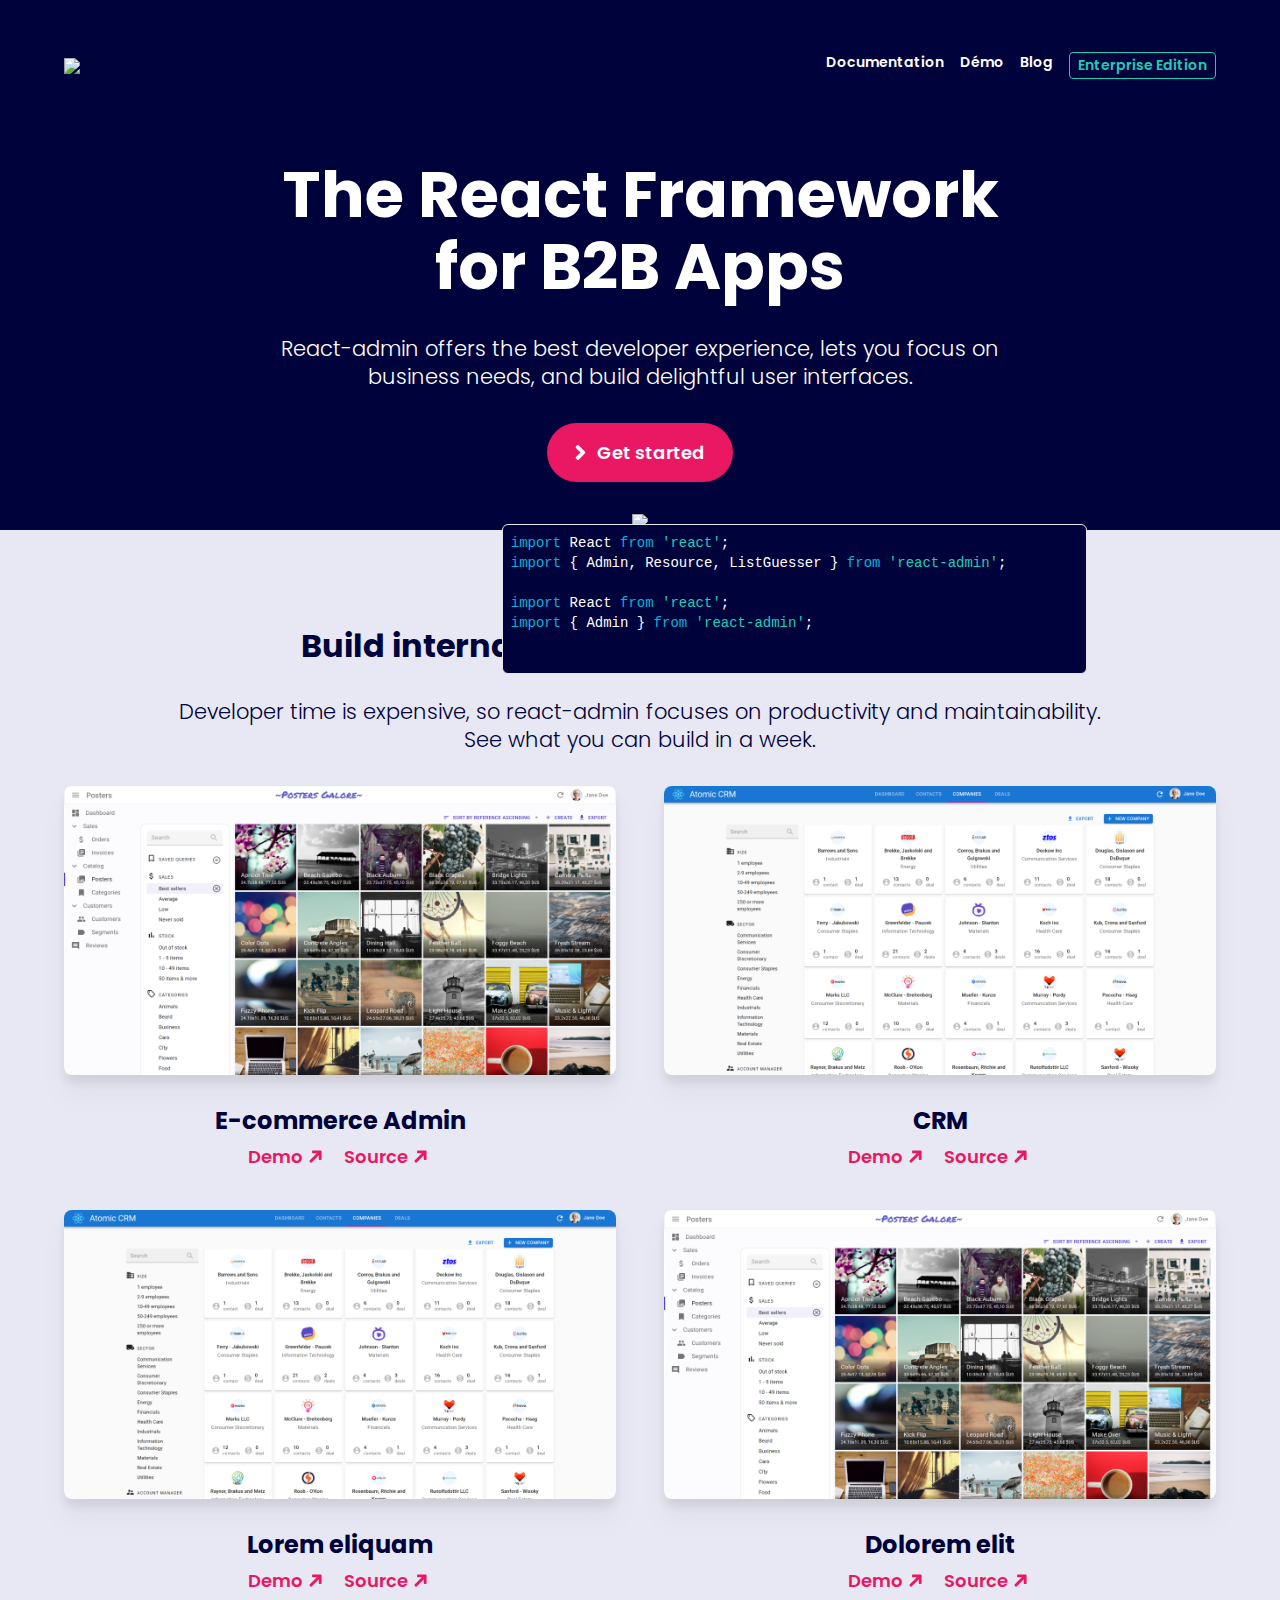
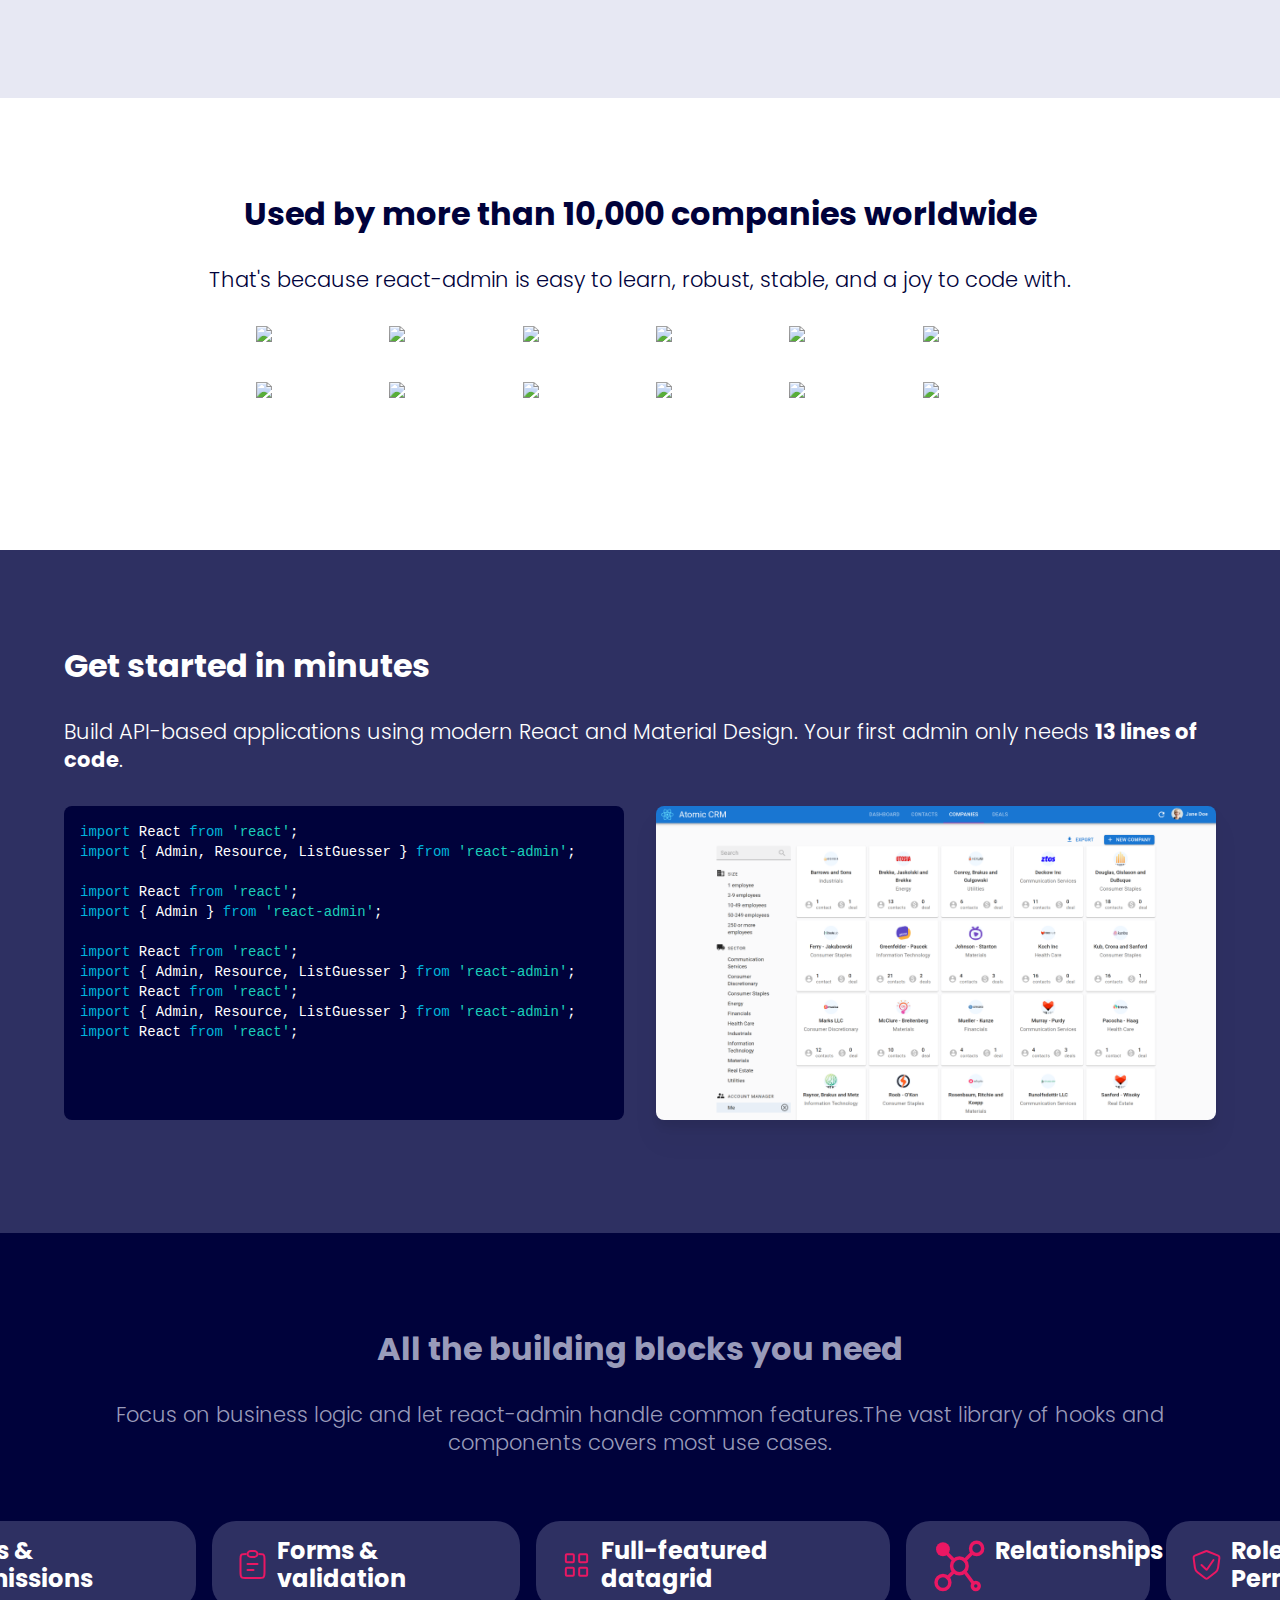
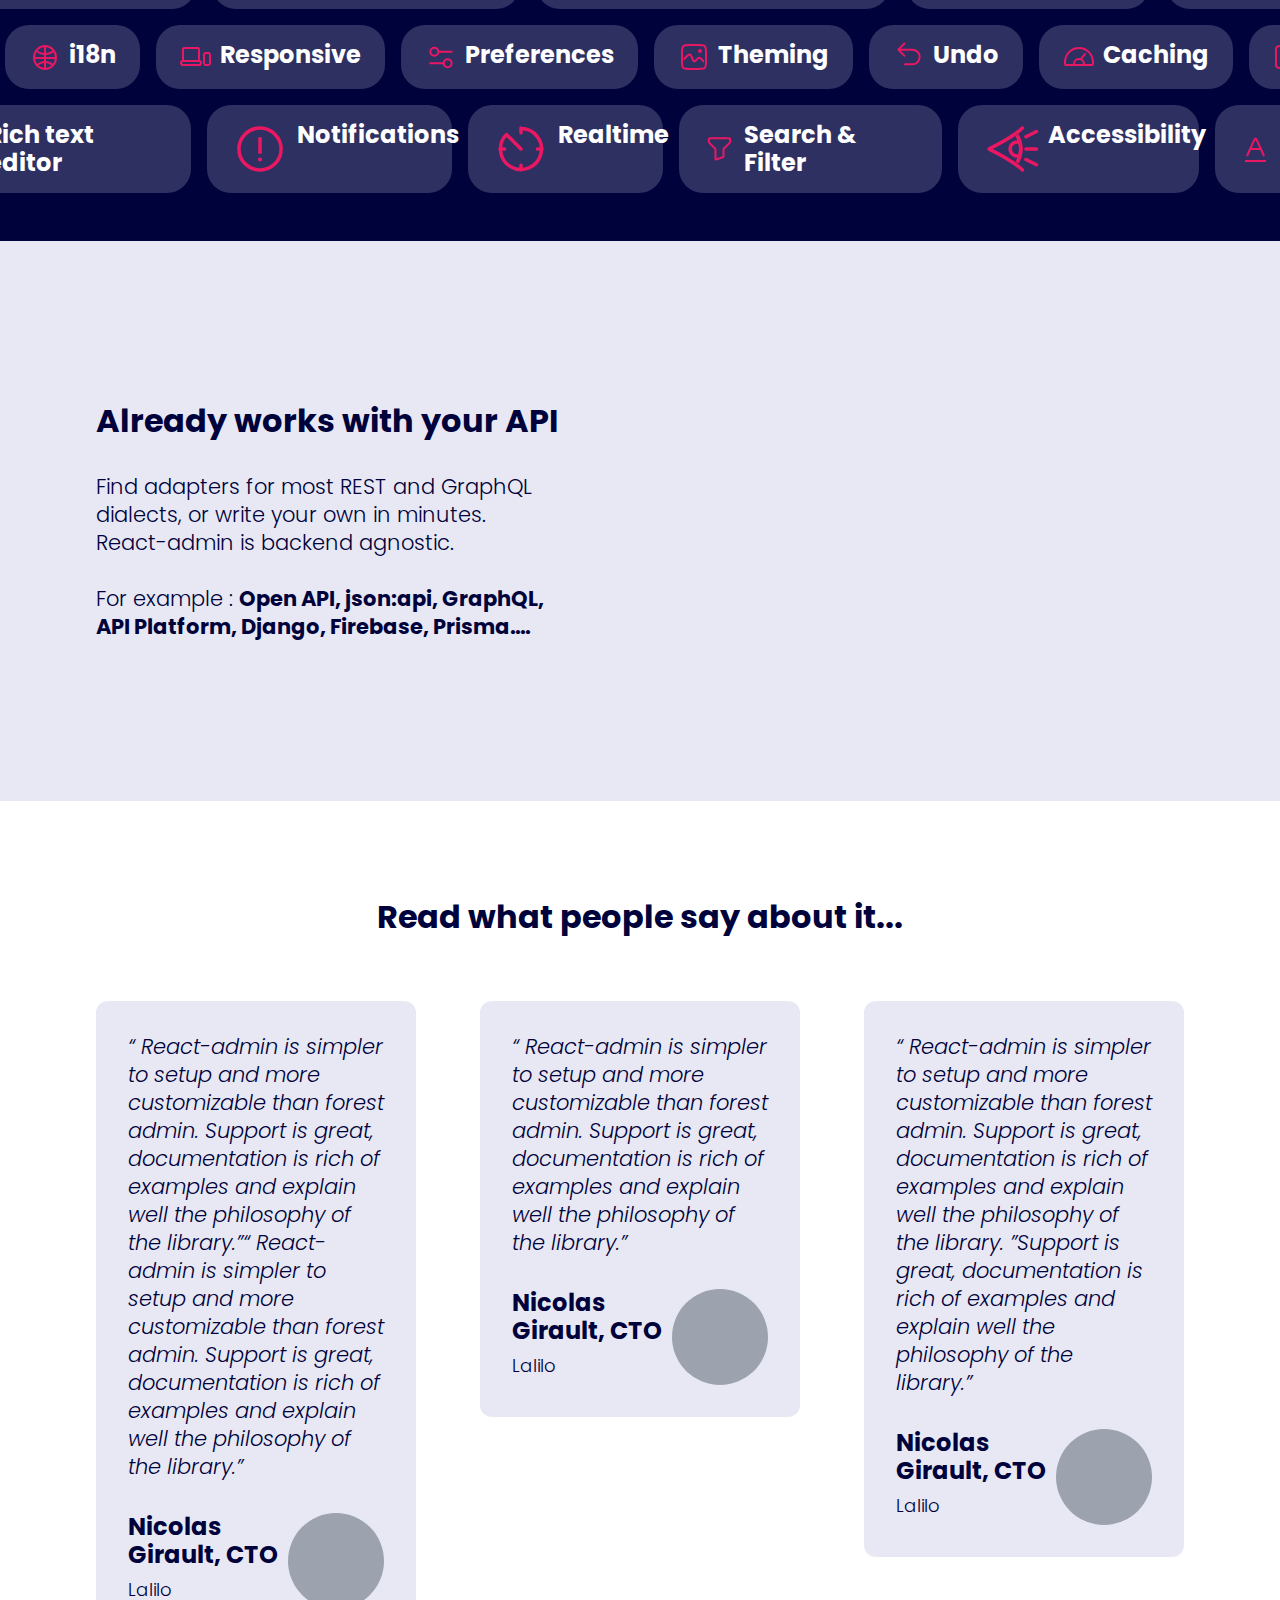
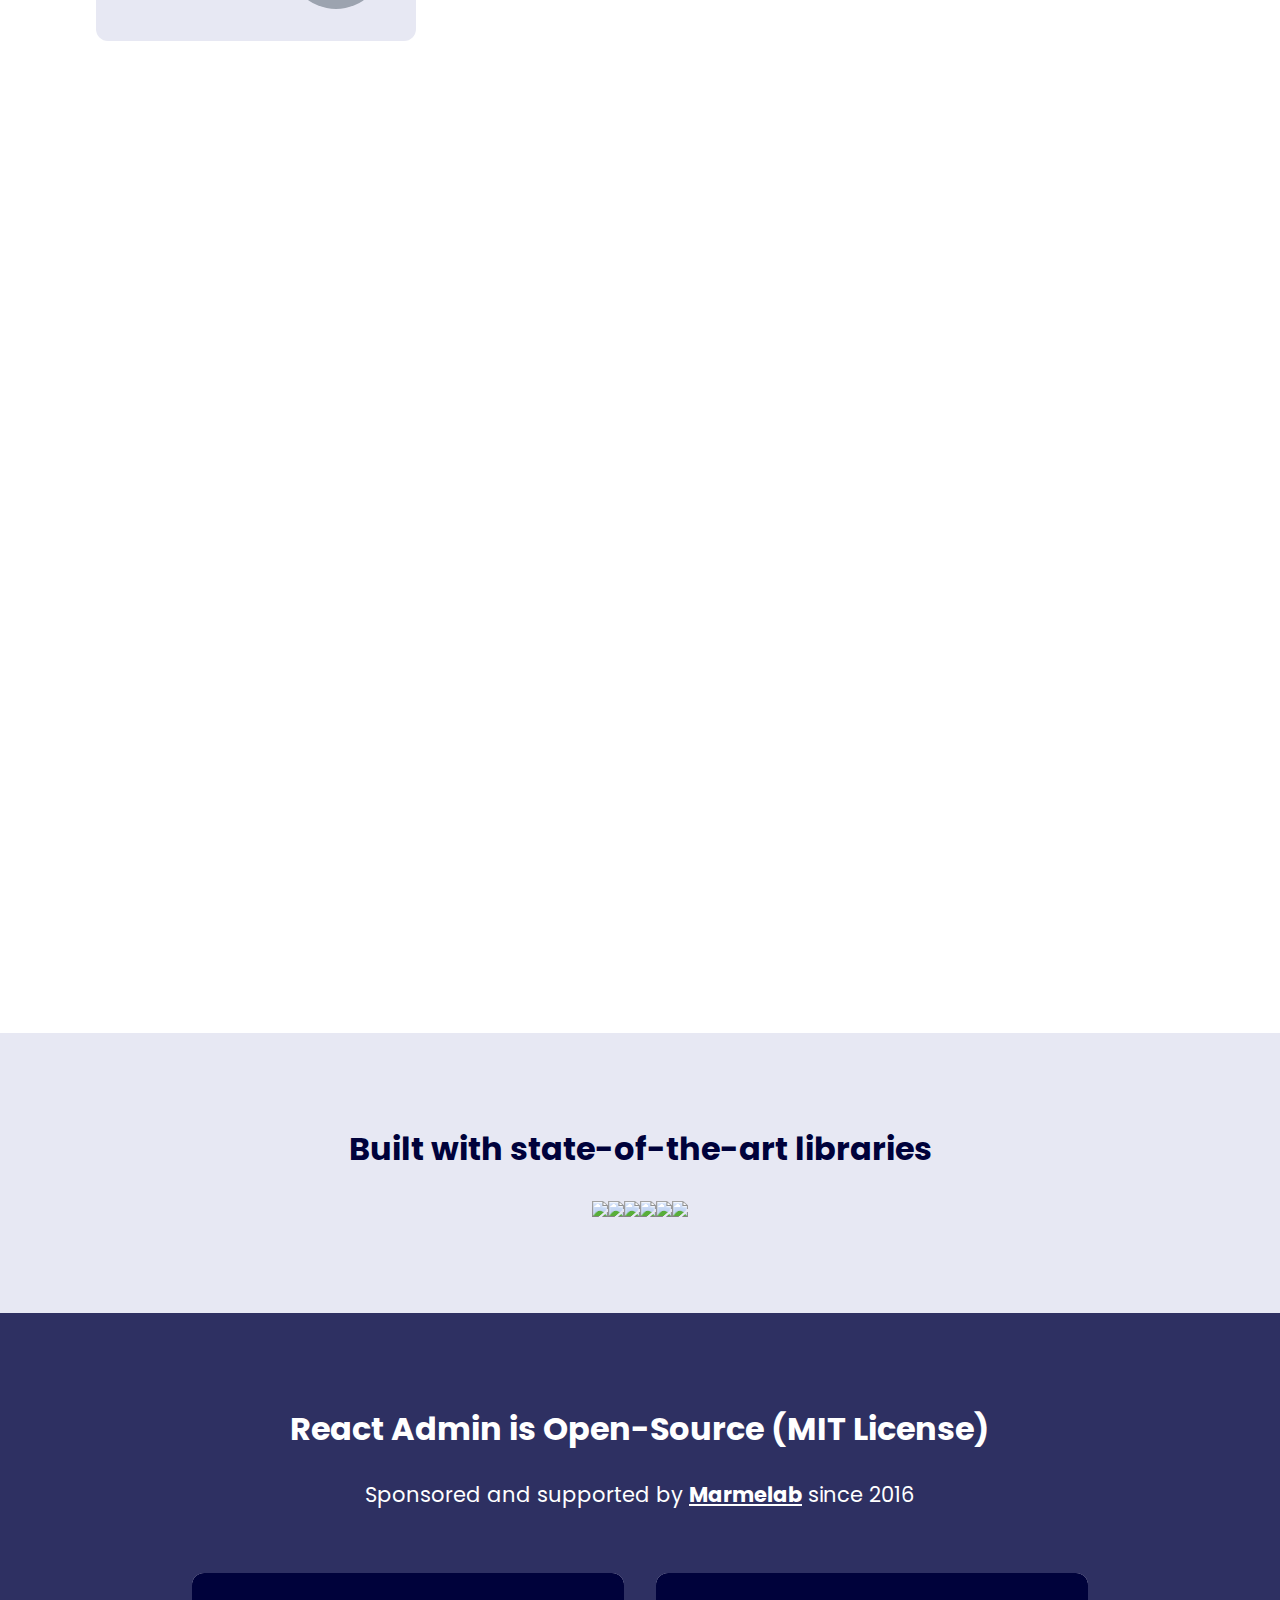
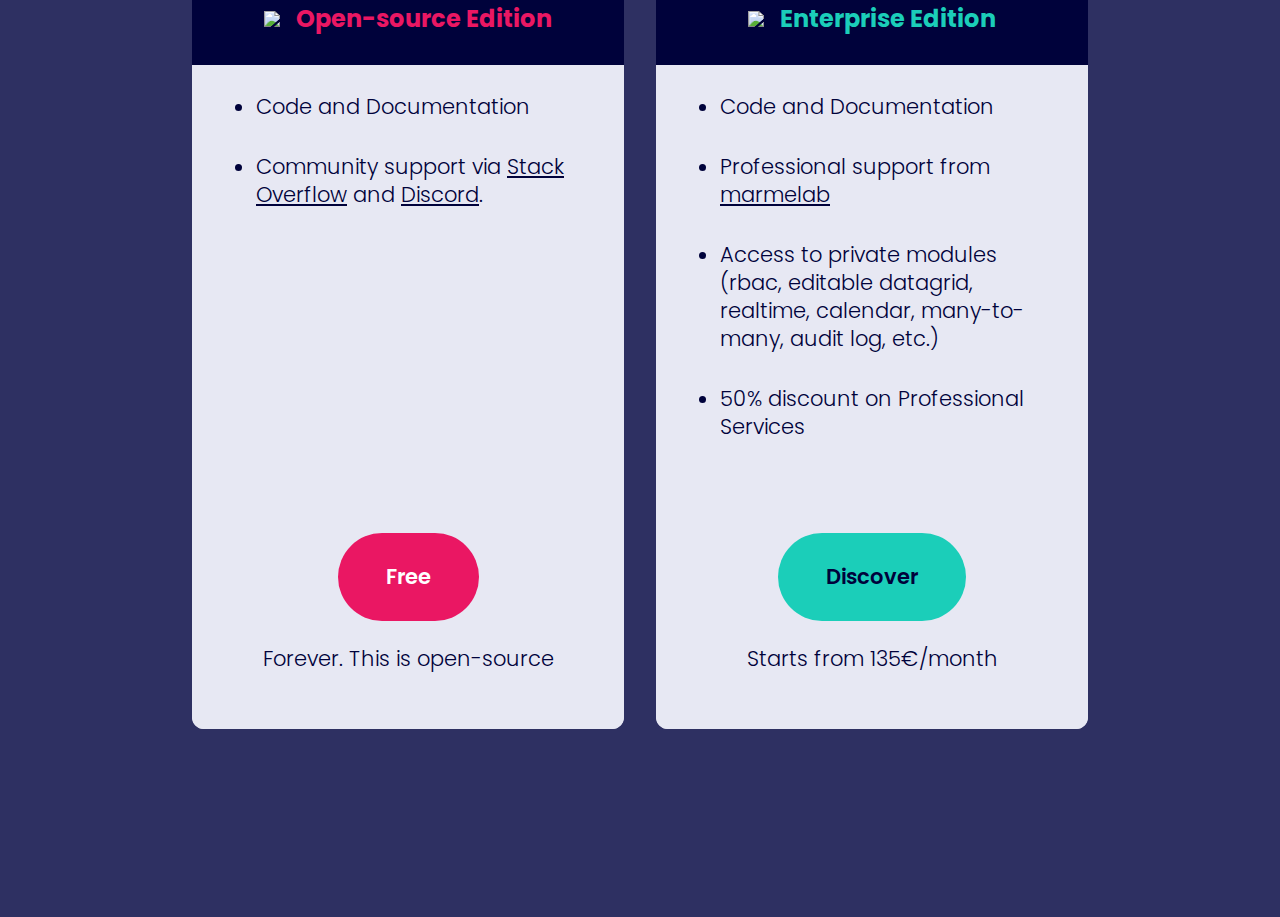
==== commit 53b7bf05: "Add blocks and icons" ====
--- a/index.html
+++ b/index.html
@@ -6,7 +6,7 @@
 		<meta name="viewport" content="width=device-width, initial-scale=1.0" />
 		<title>React-admin Open-source Edition</title>
 		
-		<link rel="stylesheet" href="./assets/main-a498a724.css">
+		<link rel="stylesheet" href="./assets/main-d42e4ebd.css">
 	</head>
 	<body>
 		<section class="bg-[#00023b] text-white">
@@ -241,10 +241,166 @@
 				<h1 class="text-center text-[32px] font-bold leading-[40px]">
 					All the building blocks you need
 				</h1>
-				<p class="mt-8 text-center text-[21px] font-light leading-[28px]">
+				<p class="mt-8 mb-16 text-center text-[21px] font-light leading-[28px]">
 					Focus on business logic and let react-admin handle common features.The
 					vast library of hooks and components covers most use cases.
 				</p>
+				<ul
+					style="margin-left: -218px; margin-top: 2px; margin-right: -300px"
+					class="flex gap-4"
+				>
+					<li
+						class="inline-flex gap-2 rounded-3xl bg-[#2e3062] px-6 py-4 text-[24px] font-bold leading-[28px] text-white"
+					>
+						<img src="./roles-and-permissions.svg" />
+						Roles & Permissions
+					</li>
+					<li
+						class="inline-flex gap-2 rounded-3xl bg-[#2e3062] px-6 py-4 text-[24px] font-bold leading-[28px] text-white"
+					>
+						<img src="./forms-and-validation.svg" />
+						Forms & validation
+					</li>
+					<li
+						class="inline-flex gap-2 rounded-3xl bg-[#2e3062] px-6 py-4 text-[24px] font-bold leading-[28px] text-white"
+					>
+						<img src="./full-featured-datagrid.svg" />
+						Full-featured datagrid
+					</li>
+					<li
+						class="inline-flex gap-2 rounded-3xl bg-[#2e3062] px-6 py-4 text-[24px] font-bold leading-[28px] text-white"
+					>
+						<img src="./relationships.svg" />
+						Relationships
+					</li>
+					<li
+						class="inline-flex gap-2 rounded-3xl bg-[#2e3062] px-6 py-4 text-[24px] font-bold leading-[28px] text-white"
+					>
+						<img src="./roles-and-permissions.svg" />
+						Roles & Permissions
+					</li>
+				</ul>
+				<ul
+					style="margin-left: -91px; margin-top: 16px; margin-right: -300px"
+					class="flex gap-4"
+				>
+					<li
+						class="inline-flex gap-2 rounded-3xl bg-[#2e3062] px-6 py-4 text-[24px] font-bold leading-[28px] text-white"
+					>
+						<img src="./i18n.svg" />
+						i18n
+					</li>
+					<li
+						class="inline-flex gap-2 rounded-3xl bg-[#2e3062] px-6 py-4 text-[24px] font-bold leading-[28px] text-white"
+					>
+						<img src="./responsive.svg" />
+						Responsive
+					</li>
+					<li
+						class="inline-flex gap-2 rounded-3xl bg-[#2e3062] px-6 py-4 text-[24px] font-bold leading-[28px] text-white"
+					>
+						<img src="./preferences.svg" />
+						Preferences
+					</li>
+					<li
+						class="inline-flex gap-2 rounded-3xl bg-[#2e3062] px-6 py-4 text-[24px] font-bold leading-[28px] text-white"
+					>
+						<img src="./theming.svg" />
+						Theming
+					</li>
+					<li
+						class="inline-flex gap-2 rounded-3xl bg-[#2e3062] px-6 py-4 text-[24px] font-bold leading-[28px] text-white"
+					>
+						<img src="./undo.svg" />
+						Undo
+					</li>
+					<li
+						class="inline-flex gap-2 rounded-3xl bg-[#2e3062] px-6 py-4 text-[24px] font-bold leading-[28px] text-white"
+					>
+						<img src="./caching.svg" />
+						Caching
+					</li>
+					<li
+						class="inline-flex gap-2 rounded-3xl bg-[#2e3062] px-6 py-4 text-[24px] font-bold leading-[28px] text-white"
+					>
+						<img src="./routing.svg" />
+						Routing
+					</li>
+				</ul>
+				<ul
+					style="margin-left: -174px; margin-top: 16px; margin-right: -300px"
+					class="flex gap-4"
+				>
+					<li
+						class="inline-flex gap-2 rounded-3xl bg-[#2e3062] px-6 py-4 text-[24px] font-bold leading-[28px] text-white"
+					>
+						<img src="./rich-text-editor.svg" />
+						Rich text editor
+					</li>
+					<li
+						class="inline-flex gap-2 rounded-3xl bg-[#2e3062] px-6 py-4 text-[24px] font-bold leading-[28px] text-white"
+					>
+						<img src="./notifications.svg" />
+						Notifications
+					</li>
+					<li
+						class="inline-flex gap-2 rounded-3xl bg-[#2e3062] px-6 py-4 text-[24px] font-bold leading-[28px] text-white"
+					>
+						<img src="./realtime.svg" />
+						Realtime
+					</li>
+					<li
+						class="inline-flex gap-2 rounded-3xl bg-[#2e3062] px-6 py-4 text-[24px] font-bold leading-[28px] text-white"
+					>
+						<img src="./search-and-filter.svg" />
+						Search & Filter
+					</li>
+					<li
+						class="inline-flex gap-2 rounded-3xl bg-[#2e3062] px-6 py-4 text-[24px] font-bold leading-[28px] text-white"
+					>
+						<img src="./accessibility.svg" />
+						Accessibility
+					</li>
+					<li
+						class="inline-flex gap-2 rounded-3xl bg-[#2e3062] px-6 py-4 text-[24px] font-bold leading-[28px] text-white"
+					>
+						<img src="./rich-text-editor.svg" />
+						Rich text editor
+					</li>
+				</ul>
+
+				<!--
+				<ul class="">
+					<li class="text-white text-[24px] font-bold leading-[28px]">Roles & Permissions</li>
+					<li class="text-white text-[24px] font-bold leading-[28px]">Forms & validation</li>
+					<li class="text-white text-[24px] font-bold leading-[28px]">Full-featured datagrid</li>
+
+					<li class="text-white text-[24px] font-bold leading-[28px]">Relationships</li>
+
+					<li class="text-white text-[24px] font-bold leading-[28px]"></li>
+					<li class="text-white text-[24px] font-bold leading-[28px]"></li>
+					<li class="text-white text-[24px] font-bold leading-[28px]"></li>
+					<li class="text-white text-[24px] font-bold leading-[28px]"></li>
+					<li class="text-white text-[24px] font-bold leading-[28px]"></li>
+					<li class="text-white text-[24px] font-bold leading-[28px]"></li>
+					<li class="text-white text-[24px] font-bold leading-[28px]"></li>
+					
+					<li class="text-white text-[24px] font-bold leading-[28px]"></li>
+					<li class="text-white text-[24px] font-bold leading-[28px]"></li>
+					<li class="text-white text-[24px] font-bold leading-[28px]"></li>
+					<li class="text-white text-[24px] font-bold leading-[28px]"></li>
+					<li class="text-white text-[24px] font-bold leading-[28px]"></li>
+				</ul>
+				-->
+
+				<!-- Roles & Permissions
+				
+				Roles & Permissions
+				i18n
+				
+				
+
+				Rich text editor -->
 			</div>
 		</section>
 		<section
@@ -467,7 +623,7 @@
 			</div>
 		</section>
 		<!--
-			<img class="absolute top-0 opacity-20" src="/figma_oe.png" />
+			<img class="absolute top-0 opacity-10" src="/figma_oe.png" />
 		<script type="module" src="./src/open-source.ts"></script>
 		--></body>
 </html>
--- a/assets/main-d42e4ebd.css
+++ b/assets/main-d42e4ebd.css
@@ -0,0 +1 @@
+@import"https://fonts.googleapis.com/css2?family=Poppins:ital,wght@0,300;0,600;0,700;1,300&display=swap";*,:before,:after{box-sizing:border-box;border-width:0;border-style:solid;border-color:#e5e7eb}:before,:after{--tw-content: ""}html{line-height:1.5;-webkit-text-size-adjust:100%;-moz-tab-size:4;-o-tab-size:4;tab-size:4;font-family:Poppins,ui-sans-serif,system-ui,-apple-system,BlinkMacSystemFont,Segoe UI,Roboto,Helvetica Neue,Arial,Noto Sans,sans-serif,"Apple Color Emoji","Segoe UI Emoji",Segoe UI Symbol,"Noto Color Emoji";font-feature-settings:normal}body{margin:0;line-height:inherit}hr{height:0;color:inherit;border-top-width:1px}abbr:where([title]){-webkit-text-decoration:underline dotted;text-decoration:underline dotted}h1,h2,h3,h4,h5,h6{font-size:inherit;font-weight:inherit}a{color:inherit;text-decoration:inherit}b,strong{font-weight:bolder}code,kbd,samp,pre{font-family:ui-monospace,SFMono-Regular,Menlo,Monaco,Consolas,Liberation Mono,Courier New,monospace;font-size:1em}small{font-size:80%}sub,sup{font-size:75%;line-height:0;position:relative;vertical-align:baseline}sub{bottom:-.25em}sup{top:-.5em}table{text-indent:0;border-color:inherit;border-collapse:collapse}button,input,optgroup,select,textarea{font-family:inherit;font-size:100%;font-weight:inherit;line-height:inherit;color:inherit;margin:0;padding:0}button,select{text-transform:none}button,[type=button],[type=reset],[type=submit]{-webkit-appearance:button;background-color:transparent;background-image:none}:-moz-focusring{outline:auto}:-moz-ui-invalid{box-shadow:none}progress{vertical-align:baseline}::-webkit-inner-spin-button,::-webkit-outer-spin-button{height:auto}[type=search]{-webkit-appearance:textfield;outline-offset:-2px}::-webkit-search-decoration{-webkit-appearance:none}::-webkit-file-upload-button{-webkit-appearance:button;font:inherit}summary{display:list-item}blockquote,dl,dd,h1,h2,h3,h4,h5,h6,hr,figure,p,pre{margin:0}fieldset{margin:0;padding:0}legend{padding:0}ol,ul,menu{list-style:none;margin:0;padding:0}textarea{resize:vertical}input::-moz-placeholder,textarea::-moz-placeholder{opacity:1;color:#9ca3af}input::placeholder,textarea::placeholder{opacity:1;color:#9ca3af}button,[role=button]{cursor:pointer}:disabled{cursor:default}img,svg,video,canvas,audio,iframe,embed,object{display:block;vertical-align:middle}img,video{max-width:100%;height:auto}[hidden]{display:none}*,:before,:after{--tw-border-spacing-x: 0;--tw-border-spacing-y: 0;--tw-translate-x: 0;--tw-translate-y: 0;--tw-rotate: 0;--tw-skew-x: 0;--tw-skew-y: 0;--tw-scale-x: 1;--tw-scale-y: 1;--tw-pan-x: ;--tw-pan-y: ;--tw-pinch-zoom: ;--tw-scroll-snap-strictness: proximity;--tw-ordinal: ;--tw-slashed-zero: ;--tw-numeric-figure: ;--tw-numeric-spacing: ;--tw-numeric-fraction: ;--tw-ring-inset: ;--tw-ring-offset-width: 0px;--tw-ring-offset-color: #fff;--tw-ring-color: rgb(59 130 246 / .5);--tw-ring-offset-shadow: 0 0 #0000;--tw-ring-shadow: 0 0 #0000;--tw-shadow: 0 0 #0000;--tw-shadow-colored: 0 0 #0000;--tw-blur: ;--tw-brightness: ;--tw-contrast: ;--tw-grayscale: ;--tw-hue-rotate: ;--tw-invert: ;--tw-saturate: ;--tw-sepia: ;--tw-drop-shadow: ;--tw-backdrop-blur: ;--tw-backdrop-brightness: ;--tw-backdrop-contrast: ;--tw-backdrop-grayscale: ;--tw-backdrop-hue-rotate: ;--tw-backdrop-invert: ;--tw-backdrop-opacity: ;--tw-backdrop-saturate: ;--tw-backdrop-sepia: }::backdrop{--tw-border-spacing-x: 0;--tw-border-spacing-y: 0;--tw-translate-x: 0;--tw-translate-y: 0;--tw-rotate: 0;--tw-skew-x: 0;--tw-skew-y: 0;--tw-scale-x: 1;--tw-scale-y: 1;--tw-pan-x: ;--tw-pan-y: ;--tw-pinch-zoom: ;--tw-scroll-snap-strictness: proximity;--tw-ordinal: ;--tw-slashed-zero: ;--tw-numeric-figure: ;--tw-numeric-spacing: ;--tw-numeric-fraction: ;--tw-ring-inset: ;--tw-ring-offset-width: 0px;--tw-ring-offset-color: #fff;--tw-ring-color: rgb(59 130 246 / .5);--tw-ring-offset-shadow: 0 0 #0000;--tw-ring-shadow: 0 0 #0000;--tw-shadow: 0 0 #0000;--tw-shadow-colored: 0 0 #0000;--tw-blur: ;--tw-brightness: ;--tw-contrast: ;--tw-grayscale: ;--tw-hue-rotate: ;--tw-invert: ;--tw-saturate: ;--tw-sepia: ;--tw-drop-shadow: ;--tw-backdrop-blur: ;--tw-backdrop-brightness: ;--tw-backdrop-contrast: ;--tw-backdrop-grayscale: ;--tw-backdrop-hue-rotate: ;--tw-backdrop-invert: ;--tw-backdrop-opacity: ;--tw-backdrop-saturate: ;--tw-backdrop-sepia: }.container{width:100%}@media (min-width: 640px){.container{max-width:640px}}@media (min-width: 768px){.container{max-width:768px}}@media (min-width: 1024px){.container{max-width:1024px}}@media (min-width: 1280px){.container{max-width:1280px}}@media (min-width: 1536px){.container{max-width:1536px}}.fixed{position:fixed}.absolute{position:absolute}.relative{position:relative}.left-\[10\%\]{left:10%}.left-\[38\%\]{left:38%}.left-\[51\%\]{left:51%}.left-\[65\%\]{left:65%}.top-0{top:0px}.top-\[22\%\]{top:22%}.top-\[26\%\]{top:26%}.top-\[58\%\]{top:58%}.top-\[60\%\]{top:60%}.isolate{isolation:isolate}.m-2{margin:.5rem}.mx-0{margin-left:0;margin-right:0}.mx-auto{margin-left:auto;margin-right:auto}.my-6{margin-top:1.5rem;margin-bottom:1.5rem}.-ml-14{margin-left:-3.5rem}.-mr-0{margin-right:-0px}.-mr-0\.5{margin-right:-.125rem}.mb-10{margin-bottom:2.5rem}.mb-12{margin-bottom:3rem}.mb-16{margin-bottom:4rem}.mb-2{margin-bottom:.5rem}.mb-20{margin-bottom:5rem}.mb-24{margin-bottom:6rem}.mb-4{margin-bottom:1rem}.mb-6{margin-bottom:1.5rem}.mb-8{margin-bottom:2rem}.ml-14{margin-left:3.5rem}.ml-16{margin-left:4rem}.ml-2{margin-left:.5rem}.ml-4{margin-left:1rem}.ml-8{margin-left:2rem}.mt-16{margin-top:4rem}.mt-20{margin-top:5rem}.mt-8{margin-top:2rem}.inline-block{display:inline-block}.flex{display:flex}.inline-flex{display:inline-flex}.table{display:table}.grid{display:grid}.contents{display:contents}.h-10{height:2.5rem}.h-24{height:6rem}.h-3{height:.75rem}.h-3\.5{height:.875rem}.h-5{height:1.25rem}.h-8{height:2rem}.w-10{width:2.5rem}.w-24{width:6rem}.w-3{width:.75rem}.w-3\.5{width:.875rem}.w-5{width:1.25rem}.w-8{width:2rem}.w-full{width:100%}.max-w-\[1440px\]{max-width:1440px}.transform{transform:translate(var(--tw-translate-x),var(--tw-translate-y)) rotate(var(--tw-rotate)) skew(var(--tw-skew-x)) skewY(var(--tw-skew-y)) scaleX(var(--tw-scale-x)) scaleY(var(--tw-scale-y))}.list-disc{list-style-type:disc}.columns-2{-moz-columns:2;columns:2}.columns-3{-moz-columns:3;columns:3}.break-inside-avoid{-moz-column-break-inside:avoid;break-inside:avoid}.break-inside-avoid-column{-moz-column-break-inside:avoid;break-inside:avoid-column}.grid-cols-2{grid-template-columns:repeat(2,minmax(0,1fr))}.grid-cols-3{grid-template-columns:repeat(3,minmax(0,1fr))}.grid-cols-6{grid-template-columns:repeat(6,minmax(0,1fr))}.flex-col{flex-direction:column}.items-start{align-items:flex-start}.items-center{align-items:center}.justify-end{justify-content:flex-end}.justify-center{justify-content:center}.justify-between{justify-content:space-between}.gap-16{gap:4rem}.gap-2{gap:.5rem}.gap-24{gap:6rem}.gap-3{gap:.75rem}.gap-4{gap:1rem}.gap-40{gap:10rem}.gap-8{gap:2rem}.gap-x-12{-moz-column-gap:3rem;column-gap:3rem}.gap-x-8{-moz-column-gap:2rem;column-gap:2rem}.gap-y-10{row-gap:2.5rem}.gap-y-8{row-gap:2rem}.space-y-8>:not([hidden])~:not([hidden]){--tw-space-y-reverse: 0;margin-top:calc(2rem * calc(1 - var(--tw-space-y-reverse)));margin-bottom:calc(2rem * var(--tw-space-y-reverse))}.overflow-x-auto{overflow-x:auto}.rounded{border-radius:.25rem}.rounded-3xl{border-radius:1.5rem}.rounded-\[4px\]{border-radius:4px}.rounded-full{border-radius:9999px}.rounded-lg{border-radius:.5rem}.rounded-md{border-radius:.375rem}.rounded-xl{border-radius:.75rem}.rounded-b-none{border-bottom-right-radius:0;border-bottom-left-radius:0}.rounded-t-none{border-top-left-radius:0;border-top-right-radius:0}.border{border-width:1px}.border-\[\#1bceb9\]{--tw-border-opacity: 1;border-color:rgb(27 206 185 / var(--tw-border-opacity))}.bg-\[\#00023b\]{--tw-bg-opacity: 1;background-color:rgb(0 2 59 / var(--tw-bg-opacity))}.bg-\[\#1bceb9\]{--tw-bg-opacity: 1;background-color:rgb(27 206 185 / var(--tw-bg-opacity))}.bg-\[\#2e3062\]{--tw-bg-opacity: 1;background-color:rgb(46 48 98 / var(--tw-bg-opacity))}.bg-\[\#999bba\]{--tw-bg-opacity: 1;background-color:rgb(153 155 186 / var(--tw-bg-opacity))}.bg-\[\#e7e8f3\]{--tw-bg-opacity: 1;background-color:rgb(231 232 243 / var(--tw-bg-opacity))}.bg-\[\#ea1763\]{--tw-bg-opacity: 1;background-color:rgb(234 23 99 / var(--tw-bg-opacity))}.bg-gray-400{--tw-bg-opacity: 1;background-color:rgb(156 163 175 / var(--tw-bg-opacity))}.bg-red-400{--tw-bg-opacity: 1;background-color:rgb(248 113 113 / var(--tw-bg-opacity))}.bg-white{--tw-bg-opacity: 1;background-color:rgb(255 255 255 / var(--tw-bg-opacity))}.bg-\[url\(\'\/arrow_1\.svg\'\)\]{background-image:url(../arrow_1.svg)}.bg-\[url\(\'\/ee_bg\.png\'\)\]{background-image:url(../ee_bg.png)}.bg-\[url\(\'\/oe_bg\.png\'\)\]{background-image:url(../oe_bg.png)}.bg-\[left_7rem_bottom_1rem\]{background-position:left 7rem bottom 1rem}.bg-bottom{background-position:bottom}.bg-no-repeat{background-repeat:no-repeat}.object-cover{-o-object-fit:cover;object-fit:cover}.object-center{-o-object-position:center;object-position:center}.p-1{padding:.25rem}.p-10{padding:2.5rem}.p-16{padding:4rem}.p-2{padding:.5rem}.p-24{padding:6rem}.p-4{padding:1rem}.p-6{padding:1.5rem}.p-7{padding:1.75rem}.p-8{padding:2rem}.px-12{padding-left:3rem;padding-right:3rem}.px-16{padding-left:4rem;padding-right:4rem}.px-2{padding-left:.5rem;padding-right:.5rem}.px-32{padding-left:8rem;padding-right:8rem}.px-40{padding-left:10rem;padding-right:10rem}.px-6{padding-left:1.5rem;padding-right:1.5rem}.px-7{padding-left:1.75rem;padding-right:1.75rem}.py-0{padding-top:0;padding-bottom:0}.py-0\.5{padding-top:.125rem;padding-bottom:.125rem}.py-24{padding-top:6rem;padding-bottom:6rem}.py-4{padding-top:1rem;padding-bottom:1rem}.py-40{padding-top:10rem;padding-bottom:10rem}.py-6{padding-top:1.5rem;padding-bottom:1.5rem}.py-7{padding-top:1.75rem;padding-bottom:1.75rem}.pb-10{padding-bottom:2.5rem}.pb-20{padding-bottom:5rem}.pb-24{padding-bottom:6rem}.pb-32{padding-bottom:8rem}.pl-16{padding-left:4rem}.pr-20{padding-right:5rem}.pr-24{padding-right:6rem}.pr-8{padding-right:2rem}.pt-0{padding-top:0}.pt-16{padding-top:4rem}.pt-24{padding-top:6rem}.pt-64{padding-top:16rem}.pt-7{padding-top:1.75rem}.pt-8{padding-top:2rem}.text-center{text-align:center}.font-mono{font-family:ui-monospace,SFMono-Regular,Menlo,Monaco,Consolas,Liberation Mono,Courier New,monospace}.text-\[14px\]{font-size:14px}.text-\[16px\]{font-size:16px}.text-\[18px\]{font-size:18px}.text-\[21px\]{font-size:21px}.text-\[24px\]{font-size:24px}.text-\[28px\]{font-size:28px}.text-\[32px\]{font-size:32px}.text-\[52px\]{font-size:52px}.text-\[64px\]{font-size:64px}.font-bold{font-weight:700}.font-light{font-weight:300}.font-normal{font-weight:400}.font-semibold{font-weight:600}.uppercase{text-transform:uppercase}.italic{font-style:italic}.leading-\[20px\]{line-height:20px}.leading-\[21px\]{line-height:21px}.leading-\[26px\]{line-height:26px}.leading-\[27px\]{line-height:27px}.leading-\[28px\]{line-height:28px}.leading-\[31\.5px\]{line-height:31.5px}.leading-\[32px\]{line-height:32px}.leading-\[40px\]{line-height:40px}.leading-\[56px\]{line-height:56px}.leading-\[72px\]{line-height:72px}.text-\[\#00023b\]{--tw-text-opacity: 1;color:rgb(0 2 59 / var(--tw-text-opacity))}.text-\[\#00b3da\]{--tw-text-opacity: 1;color:rgb(0 179 218 / var(--tw-text-opacity))}.text-\[\#1bceb9\]{--tw-text-opacity: 1;color:rgb(27 206 185 / var(--tw-text-opacity))}.text-\[\#2e3062\]{--tw-text-opacity: 1;color:rgb(46 48 98 / var(--tw-text-opacity))}.text-\[\#999bba\]{--tw-text-opacity: 1;color:rgb(153 155 186 / var(--tw-text-opacity))}.text-\[\#ea1763\]{--tw-text-opacity: 1;color:rgb(234 23 99 / var(--tw-text-opacity))}.text-white{--tw-text-opacity: 1;color:rgb(255 255 255 / var(--tw-text-opacity))}.underline{text-decoration-line:underline}.opacity-10{opacity:.1}.opacity-5{opacity:.05}.shadow-sm{--tw-shadow: 0 1px 2px 0 rgb(0 0 0 / .05);--tw-shadow-colored: 0 1px 2px 0 var(--tw-shadow-color);box-shadow:var(--tw-ring-offset-shadow, 0 0 #0000),var(--tw-ring-shadow, 0 0 #0000),var(--tw-shadow)}.drop-shadow-xl{--tw-drop-shadow: drop-shadow(0 20px 13px rgb(0 0 0 / .03)) drop-shadow(0 8px 5px rgb(0 0 0 / .08));filter:var(--tw-blur) var(--tw-brightness) var(--tw-contrast) var(--tw-grayscale) var(--tw-hue-rotate) var(--tw-invert) var(--tw-saturate) var(--tw-sepia) var(--tw-drop-shadow)}.hover\:border-\[\#00023b\]:hover{--tw-border-opacity: 1;border-color:rgb(0 2 59 / var(--tw-border-opacity))}.hover\:bg-\[\#1bceb9\]:hover{--tw-bg-opacity: 1;background-color:rgb(27 206 185 / var(--tw-bg-opacity))}.hover\:text-\[\#00023b\]:hover{--tw-text-opacity: 1;color:rgb(0 2 59 / var(--tw-text-opacity))}.hover\:underline:hover{text-decoration-line:underline}.hover\:no-underline:hover{text-decoration-line:none}
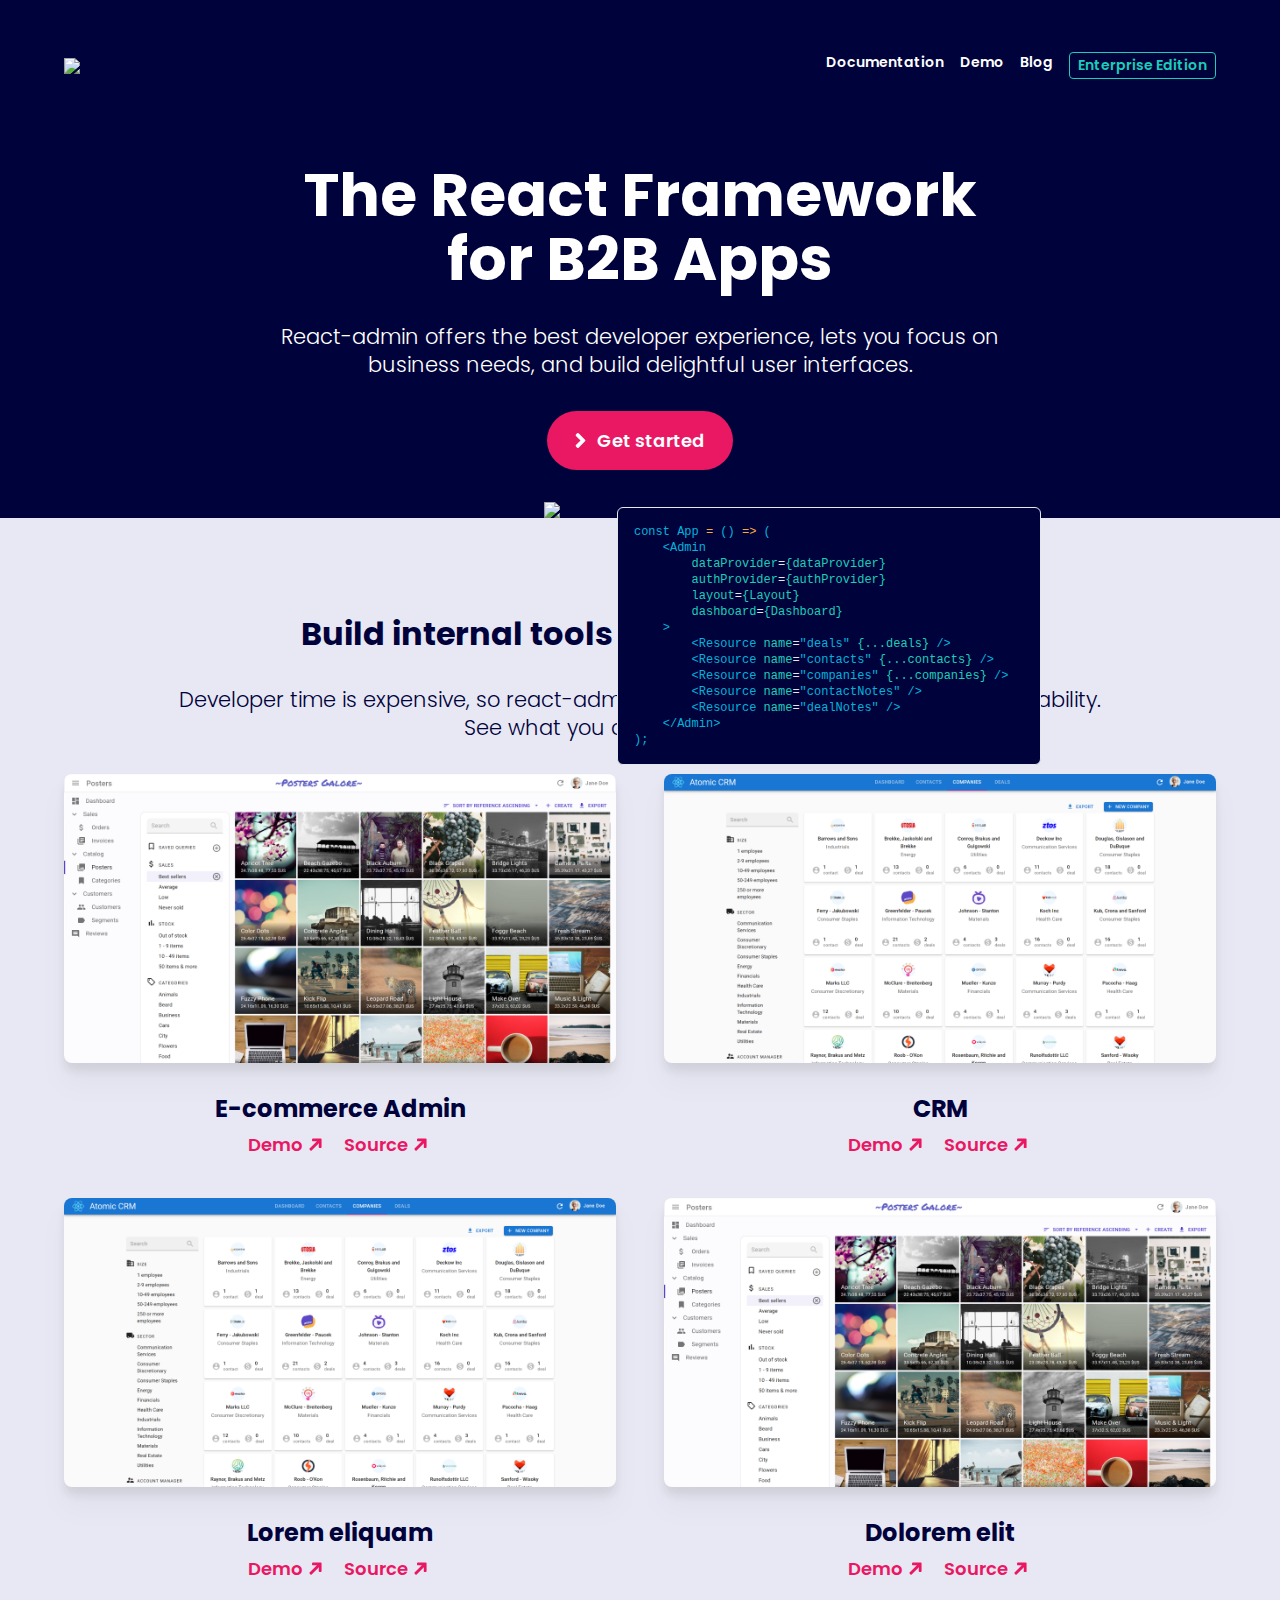
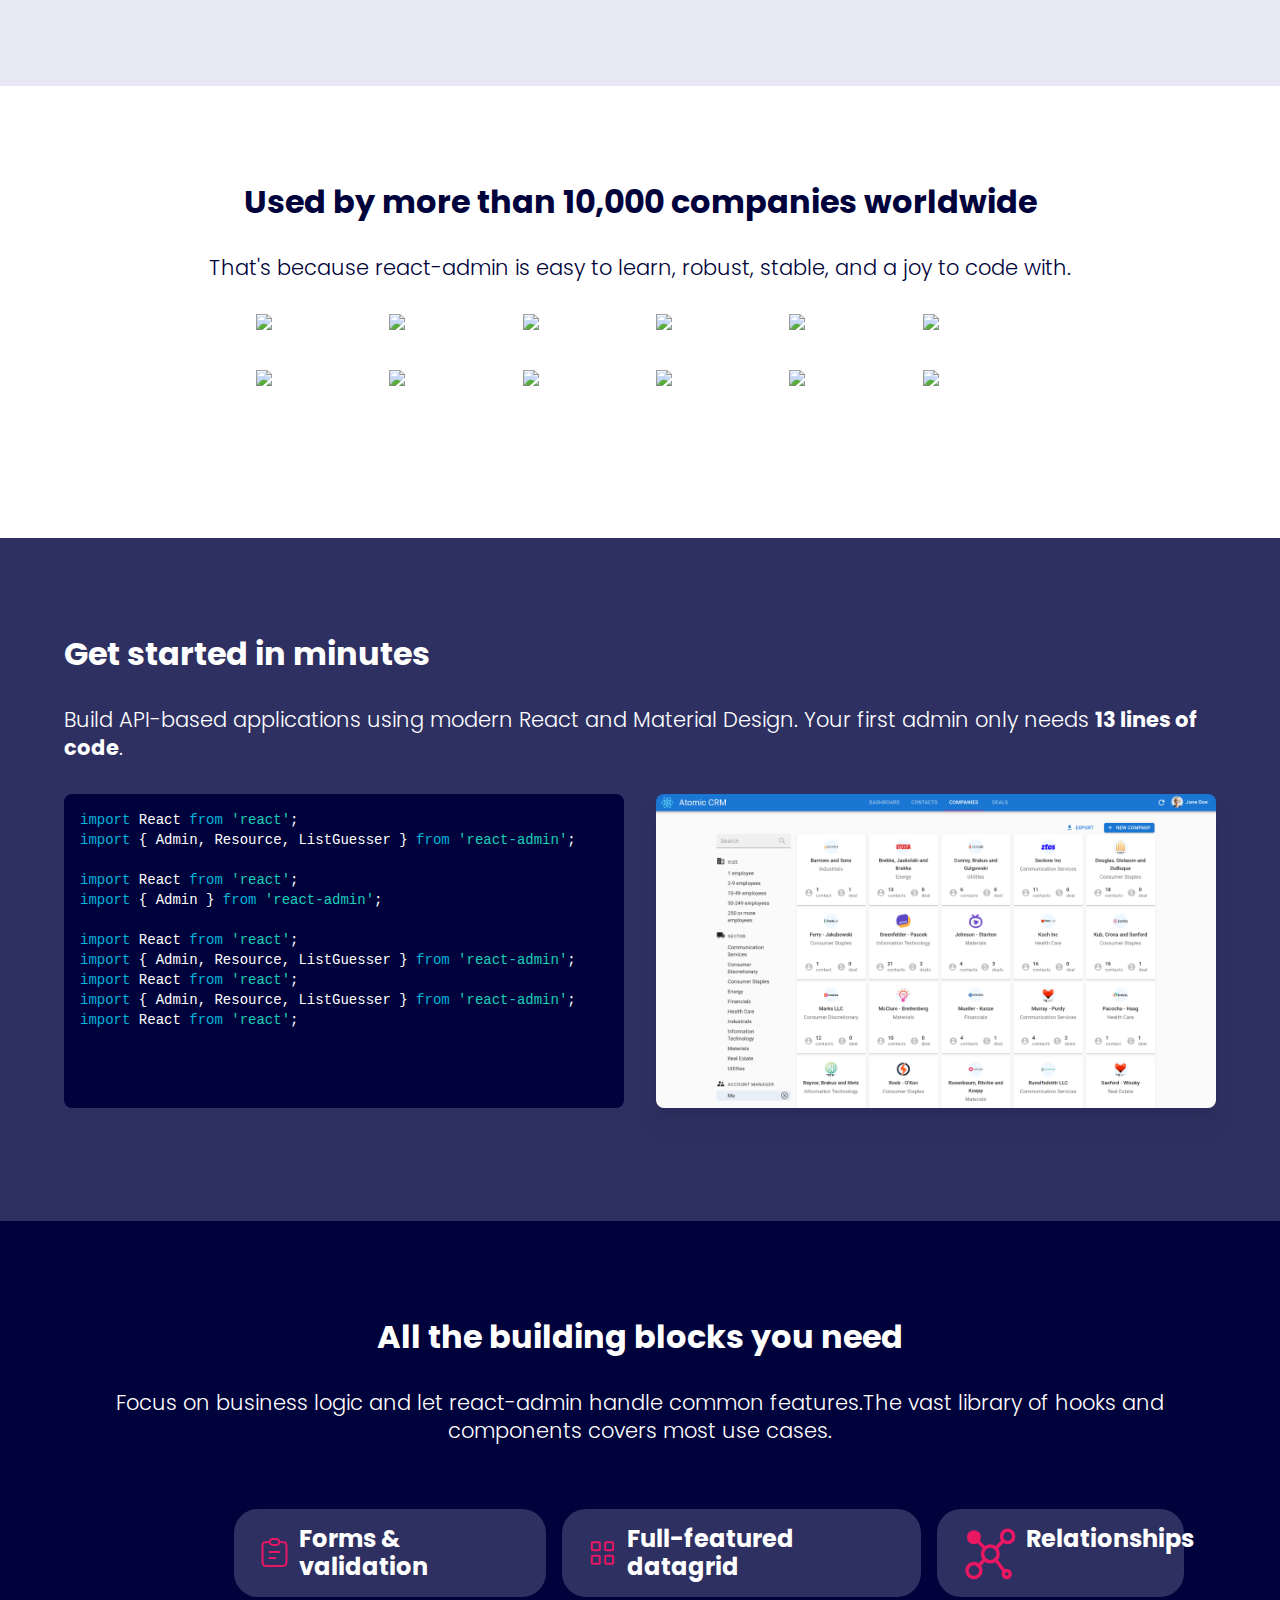
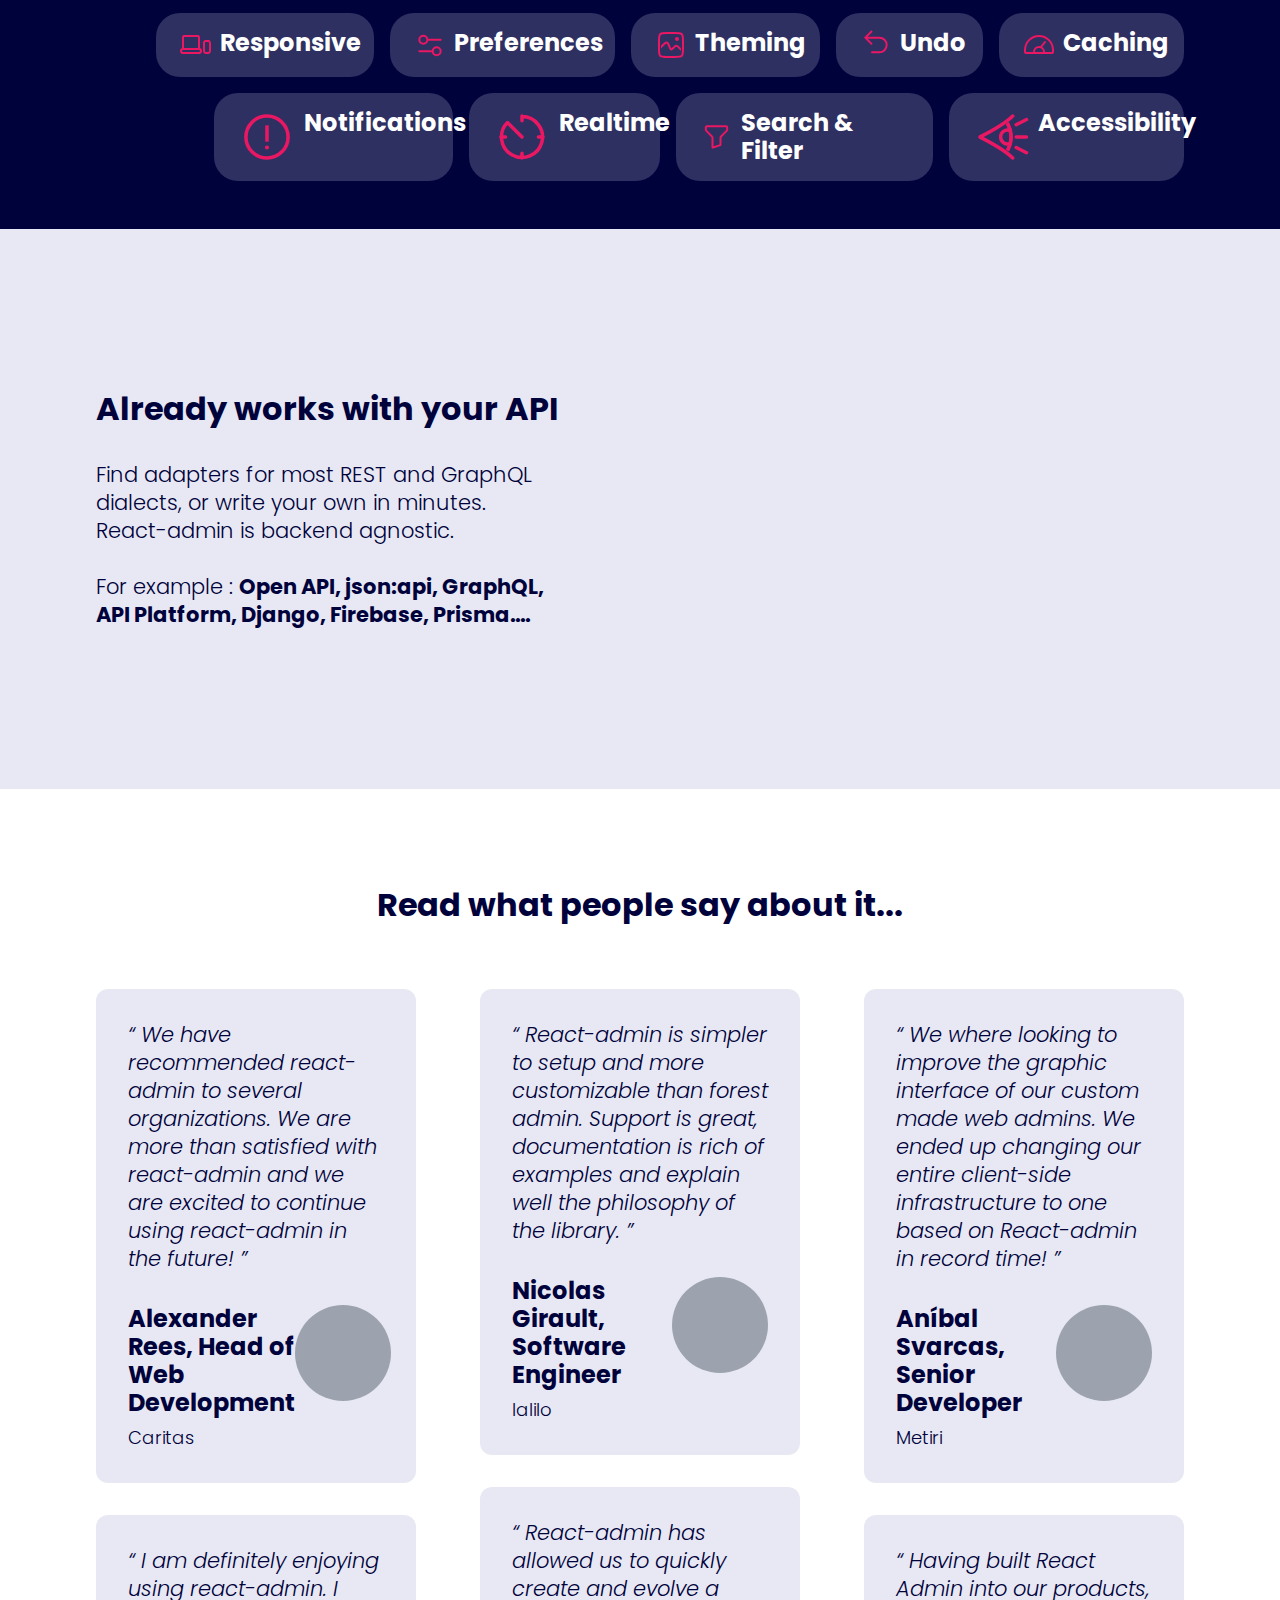
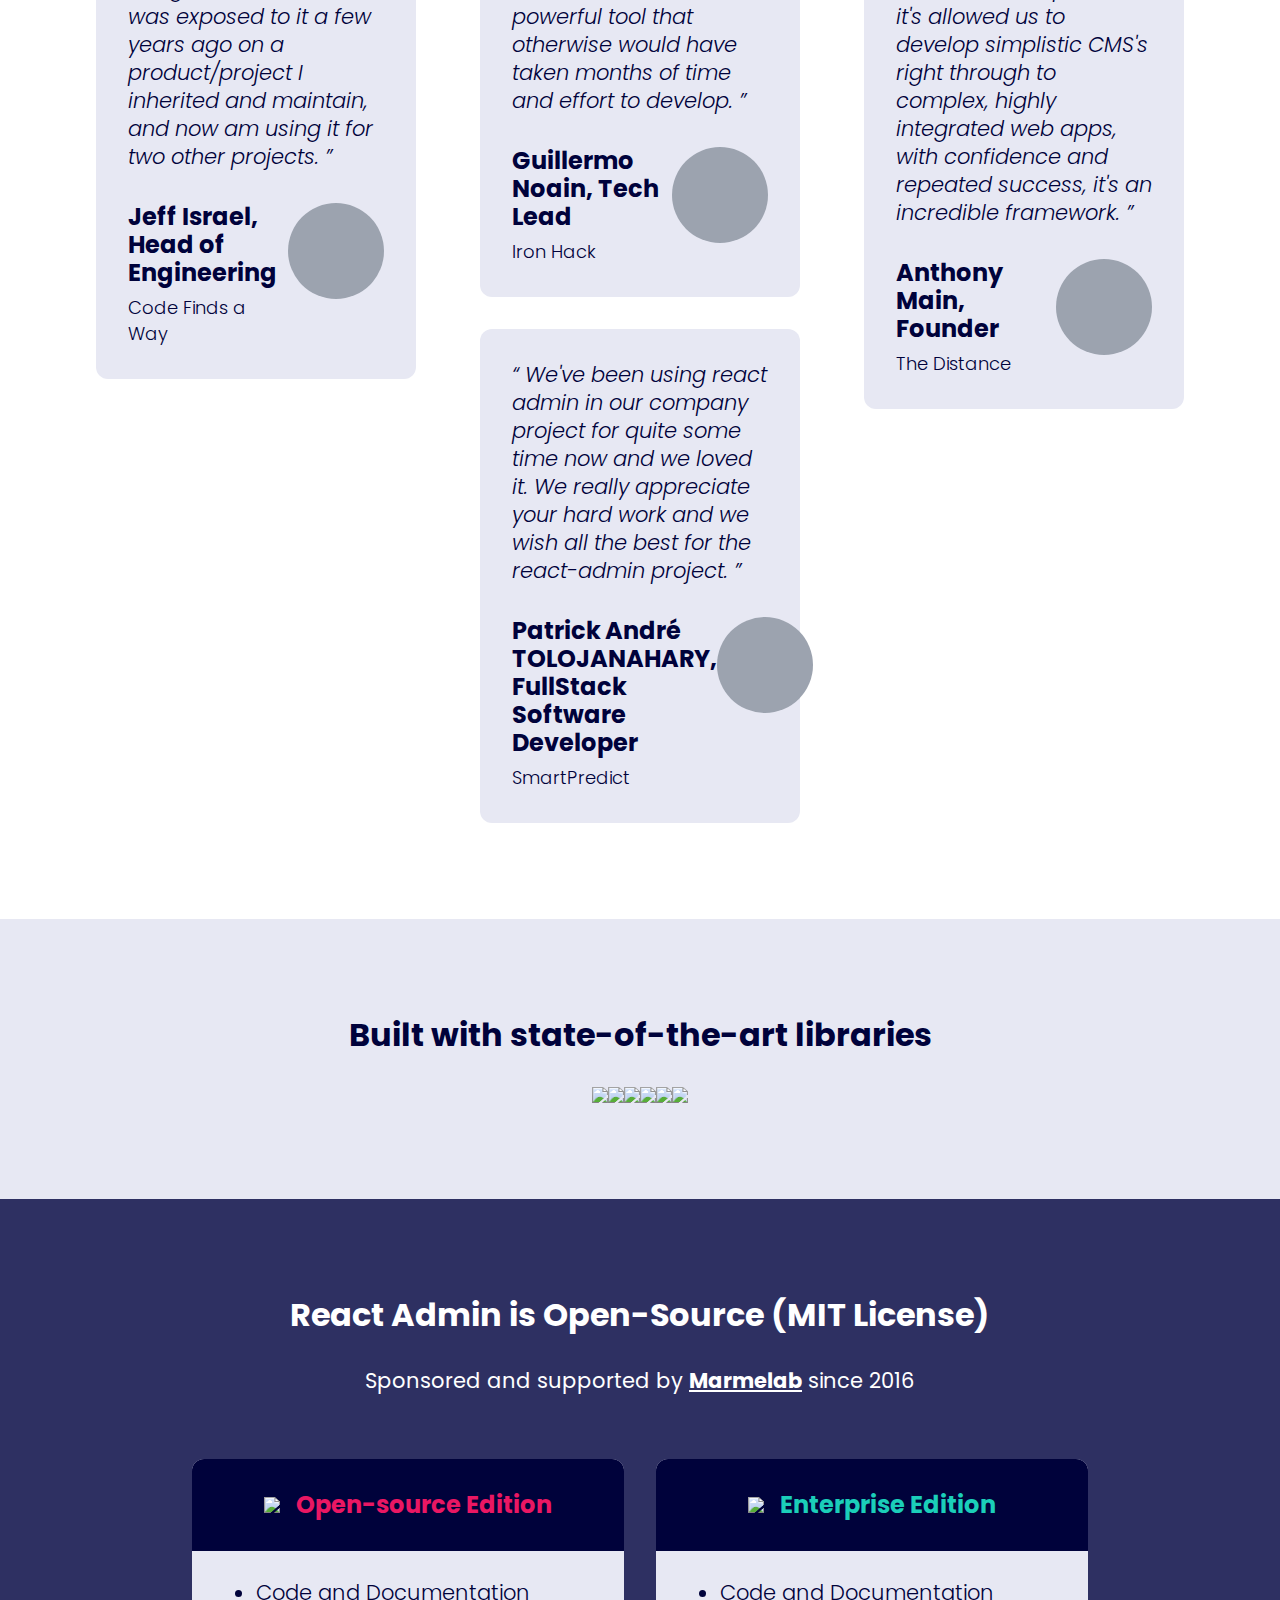
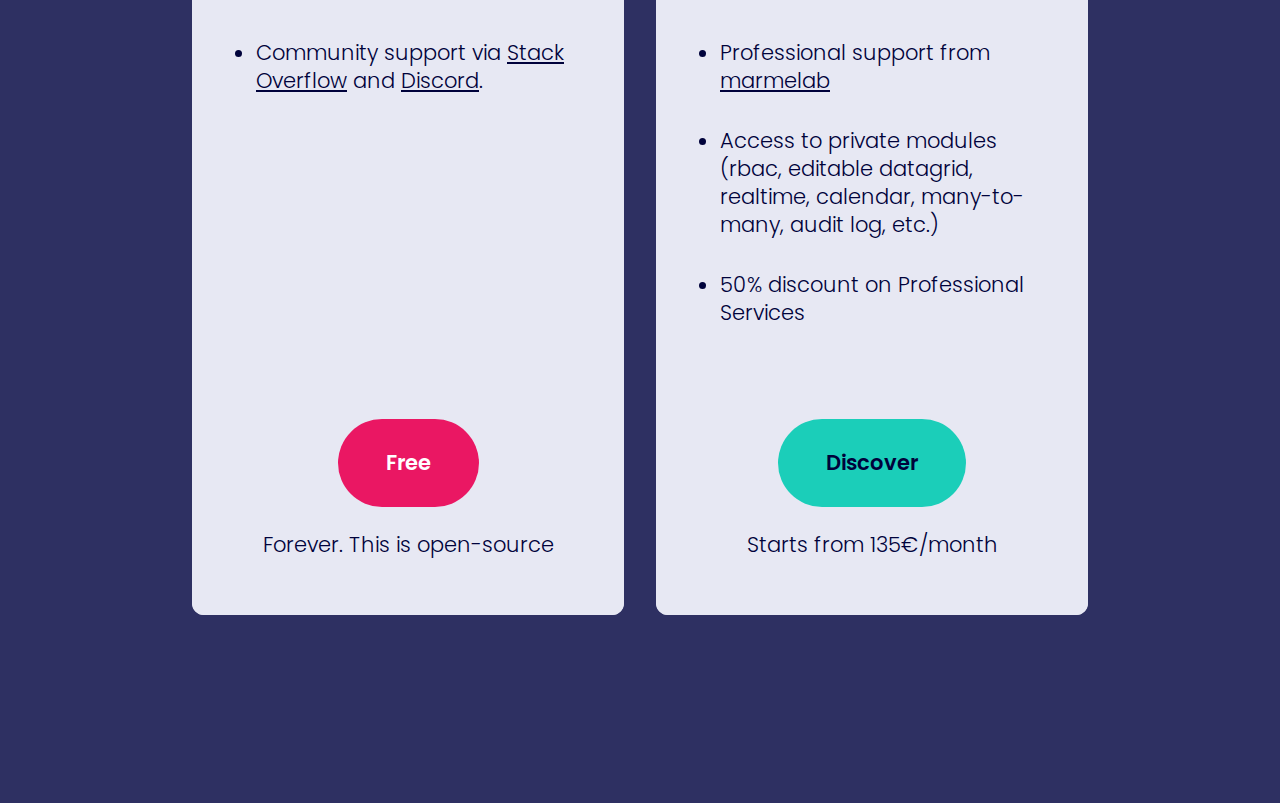
==== commit 70e75836: "Update bg of heroes" ====
--- a/index.html
+++ b/index.html
@@ -6,7 +6,7 @@
 		<meta name="viewport" content="width=device-width, initial-scale=1.0" />
 		<title>React-admin Open-source Edition</title>
 		
-		<link rel="stylesheet" href="./assets/main-d42e4ebd.css">
+		<link rel="stylesheet" href="./assets/main-0439048a.css">
 	</head>
 	<body>
 		<section class="bg-[#00023b] text-white">
@@ -19,7 +19,7 @@
 						class="flex justify-end gap-4 py-7 text-[14px] font-semibold leading-[21px]"
 					>
 						<li><a class="hover:underline" href="#">Documentation</a></li>
-						<li><a class="hover:underline" href="#">Démo</a></li>
+						<li><a class="hover:underline" href="#">Demo</a></li>
 						<li><a class="hover:underline" href="#">Blog</a></li>
 						<li>
 							<a
@@ -35,10 +35,10 @@
 		</section>
 		<section class="bg-[#00023b] text-white">
 			<div
-				class="mx-auto max-w-[1440px] bg-[url('/oe_bg.png')] bg-bottom bg-no-repeat px-16 pt-7"
+				class="mx-auto max-w-[1440px] bg-[url('/bg-hero-oss.svg')] bg-bottom bg-no-repeat px-16 pt-8"
 			>
 				<div class="text-center">
-					<h1 class="text-[64px] font-bold leading-[72px]">
+					<h1 class="text-[60px] font-bold leading-[64px]">
 						The React Framework<br />for B2B Apps
 					</h1>
 					<h2 class="mt-8 text-[21px] font-light leading-[28px]">
@@ -65,15 +65,25 @@
 				</div>
 				<div class="relative mt-8 flex justify-center text-white">
 					<pre
-						class="absolute top-[60%] left-[38%] rounded-md border bg-[#00023b] p-2 pr-20 pb-10 text-[14px] font-normal leading-[20px]"
+						class="absolute top-[34%] left-[48%] rounded-md border bg-[#00023b] p-4 pr-8 text-[12px] font-normal leading-[16px] text-[#00b3da]"
 					><code
-						><span class="text-[#00b3da]">import</span> React <span class="text-[#00b3da]">from</span> <span class="text-[#1bceb9]">'react'</span>;
-<span class="text-[#00b3da]">import</span> { Admin, Resource, ListGuesser } <span class="text-[#00b3da]">from</span> <span class="text-[#1bceb9]">'react-admin'</span>;
-
-<span class="text-[#00b3da]">import</span> React <span class="text-[#00b3da]">from</span> <span class="text-[#1bceb9]">'react'</span>;
-<span class="text-[#00b3da]">import</span> { Admin } <span class="text-[#00b3da]">from</span> <span class="text-[#1bceb9]">'react-admin'</span>;
+						>const App <span class="text-[#ffa939]">=</span> () <span class="text-[#ffa939]">=&gt;</span> (
+	&lt;Admin
+		<span class="text-[#1bceb9]">dataProvider</span><span class="text-[#e7e8f3]">=</span><span class="text-[#1bceb9]">{dataProvider}</span>
+		<span class="text-[#1bceb9]">authProvider</span><span class="text-[#e7e8f3]">=</span><span class="text-[#1bceb9]">{authProvider}</span>
+		<span class="text-[#1bceb9]">layout</span><span class="text-[#e7e8f3]">=</span><span class="text-[#1bceb9]">{Layout}</span>
+		<span class="text-[#1bceb9]">dashboard</span><span class="text-[#e7e8f3]">=</span><span class="text-[#1bceb9]">{Dashboard}</span>
+	&gt;
+		&lt;Resource <span class="text-[#1bceb9]">name</span><span class="text-[#e7e8f3]">=</span>"deals" <span class="text-[#1bceb9]">{...deals}</span> /&gt;
+		&lt;Resource <span class="text-[#1bceb9]">name</span><span class="text-[#e7e8f3]">=</span>"contacts" <span class="text-[#1bceb9]">{...contacts}</span> /&gt;
+		&lt;Resource <span class="text-[#1bceb9]">name</span><span class="text-[#e7e8f3]">=</span>"companies" <span class="text-[#1bceb9]">{...companies}</span> /&gt;
+		&lt;Resource <span class="text-[#1bceb9]">name</span><span class="text-[#e7e8f3]">=</span>"contactNotes" /&gt;
+		&lt;Resource <span class="text-[#1bceb9]">name</span><span class="text-[#e7e8f3]">=</span>"dealNotes" /&gt;
+	&lt;/Admin&gt;
+);
 </code></pre>
-					<img src="./screen_oe.png" />
+					<!-- <img src="/screen_oe.png" /> -->
+					<img src="./Screen_oss.png" class="-ml-44" />
 				</div>
 			</div>
 		</section>
@@ -237,7 +247,7 @@
 			</div>
 		</section>
 		<section class="bg-[#00023b] p-24 text-[#999bba]" style="height: 608px">
-			<div class="mx-auto max-w-[1440px]">
+			<div class="mx-auto max-w-[1440px] text-white">
 				<h1 class="text-center text-[32px] font-bold leading-[40px]">
 					All the building blocks you need
 				</h1>
@@ -245,167 +255,143 @@
 					Focus on business logic and let react-admin handle common features.The
 					vast library of hooks and components covers most use cases.
 				</p>
-				<ul
-					style="margin-left: -218px; margin-top: 2px; margin-right: -300px"
-					class="flex gap-4"
-				>
-					<li
-						class="inline-flex gap-2 rounded-3xl bg-[#2e3062] px-6 py-4 text-[24px] font-bold leading-[28px] text-white"
-					>
-						<img src="./roles-and-permissions.svg" />
+				<ul style="margin-left: 138px; margin-top: 2px" class="flex gap-4">
+					<!--
+					<li
+						class="inline-flex gap-2 rounded-3xl bg-[#2e3062] px-6 py-4 text-[24px] font-bold leading-[28px]"
+					>
+						<img src="/roles-and-permissions.svg" />
 						Roles & Permissions
 					</li>
-					<li
-						class="inline-flex gap-2 rounded-3xl bg-[#2e3062] px-6 py-4 text-[24px] font-bold leading-[28px] text-white"
+					-->
+					<li
+						class="inline-flex gap-2 rounded-3xl bg-[#2e3062] px-6 py-4 text-[24px] font-bold leading-[28px]"
 					>
 						<img src="./forms-and-validation.svg" />
 						Forms & validation
 					</li>
 					<li
-						class="inline-flex gap-2 rounded-3xl bg-[#2e3062] px-6 py-4 text-[24px] font-bold leading-[28px] text-white"
+						class="inline-flex gap-2 rounded-3xl bg-[#2e3062] px-6 py-4 text-[24px] font-bold leading-[28px]"
 					>
 						<img src="./full-featured-datagrid.svg" />
 						Full-featured datagrid
 					</li>
 					<li
-						class="inline-flex gap-2 rounded-3xl bg-[#2e3062] px-6 py-4 text-[24px] font-bold leading-[28px] text-white"
+						class="inline-flex gap-2 rounded-3xl bg-[#2e3062] px-6 py-4 text-[24px] font-bold leading-[28px]"
 					>
 						<img src="./relationships.svg" />
 						Relationships
 					</li>
-					<li
-						class="inline-flex gap-2 rounded-3xl bg-[#2e3062] px-6 py-4 text-[24px] font-bold leading-[28px] text-white"
-					>
-						<img src="./roles-and-permissions.svg" />
+					<!--
+					<li
+						class="inline-flex gap-2 rounded-3xl bg-[#2e3062] px-6 py-4 text-[24px] font-bold leading-[28px]"
+					>
+						<img src="/roles-and-permissions.svg" />
 						Roles & Permissions
 					</li>
+					-->
 				</ul>
-				<ul
-					style="margin-left: -91px; margin-top: 16px; margin-right: -300px"
-					class="flex gap-4"
-				>
-					<li
-						class="inline-flex gap-2 rounded-3xl bg-[#2e3062] px-6 py-4 text-[24px] font-bold leading-[28px] text-white"
-					>
-						<img src="./i18n.svg" />
+				<ul style="margin-left: 60px; margin-top: 16px" class="flex gap-4">
+					<!--
+					<li
+						class="inline-flex gap-2 rounded-3xl bg-[#2e3062] px-6 py-4 text-[24px] font-bold leading-[28px]"
+					>
+						<img src="/i18n.svg" />
 						i18n
 					</li>
-					<li
-						class="inline-flex gap-2 rounded-3xl bg-[#2e3062] px-6 py-4 text-[24px] font-bold leading-[28px] text-white"
+					-->
+					<li
+						class="inline-flex gap-2 rounded-3xl bg-[#2e3062] px-6 py-4 text-[24px] font-bold leading-[28px]"
 					>
 						<img src="./responsive.svg" />
 						Responsive
 					</li>
 					<li
-						class="inline-flex gap-2 rounded-3xl bg-[#2e3062] px-6 py-4 text-[24px] font-bold leading-[28px] text-white"
+						class="inline-flex gap-2 rounded-3xl bg-[#2e3062] px-6 py-4 text-[24px] font-bold leading-[28px]"
 					>
 						<img src="./preferences.svg" />
 						Preferences
 					</li>
 					<li
-						class="inline-flex gap-2 rounded-3xl bg-[#2e3062] px-6 py-4 text-[24px] font-bold leading-[28px] text-white"
+						class="inline-flex gap-2 rounded-3xl bg-[#2e3062] px-6 py-4 text-[24px] font-bold leading-[28px]"
 					>
 						<img src="./theming.svg" />
 						Theming
 					</li>
 					<li
-						class="inline-flex gap-2 rounded-3xl bg-[#2e3062] px-6 py-4 text-[24px] font-bold leading-[28px] text-white"
+						class="inline-flex gap-2 rounded-3xl bg-[#2e3062] px-6 py-4 text-[24px] font-bold leading-[28px]"
 					>
 						<img src="./undo.svg" />
 						Undo
 					</li>
 					<li
-						class="inline-flex gap-2 rounded-3xl bg-[#2e3062] px-6 py-4 text-[24px] font-bold leading-[28px] text-white"
+						class="inline-flex gap-2 rounded-3xl bg-[#2e3062] px-6 py-4 text-[24px] font-bold leading-[28px]"
 					>
 						<img src="./caching.svg" />
 						Caching
 					</li>
-					<li
-						class="inline-flex gap-2 rounded-3xl bg-[#2e3062] px-6 py-4 text-[24px] font-bold leading-[28px] text-white"
-					>
-						<img src="./routing.svg" />
+					<!--
+					<li
+						class="inline-flex gap-2 rounded-3xl bg-[#2e3062] px-6 py-4 text-[24px] font-bold leading-[28px]"
+					>
+						<img src="/routing.svg" />
 						Routing
 					</li>
+					-->
 				</ul>
-				<ul
-					style="margin-left: -174px; margin-top: 16px; margin-right: -300px"
-					class="flex gap-4"
-				>
-					<li
-						class="inline-flex gap-2 rounded-3xl bg-[#2e3062] px-6 py-4 text-[24px] font-bold leading-[28px] text-white"
-					>
-						<img src="./rich-text-editor.svg" />
+				<ul style="margin-left: 118px; margin-top: 16px" class="flex gap-4">
+					<!--
+					<li
+						class="inline-flex gap-2 rounded-3xl bg-[#2e3062] px-6 py-4 text-[24px] font-bold leading-[28px]"
+					>
+						<img src="/rich-text-editor.svg" />
 						Rich text editor
 					</li>
-					<li
-						class="inline-flex gap-2 rounded-3xl bg-[#2e3062] px-6 py-4 text-[24px] font-bold leading-[28px] text-white"
+					-->
+					<li
+						class="inline-flex gap-2 rounded-3xl bg-[#2e3062] px-6 py-4 text-[24px] font-bold leading-[28px]"
 					>
 						<img src="./notifications.svg" />
 						Notifications
 					</li>
 					<li
-						class="inline-flex gap-2 rounded-3xl bg-[#2e3062] px-6 py-4 text-[24px] font-bold leading-[28px] text-white"
+						class="inline-flex gap-2 rounded-3xl bg-[#2e3062] px-6 py-4 text-[24px] font-bold leading-[28px]"
 					>
 						<img src="./realtime.svg" />
 						Realtime
 					</li>
 					<li
-						class="inline-flex gap-2 rounded-3xl bg-[#2e3062] px-6 py-4 text-[24px] font-bold leading-[28px] text-white"
+						class="inline-flex gap-2 rounded-3xl bg-[#2e3062] px-6 py-4 text-[24px] font-bold leading-[28px]"
 					>
 						<img src="./search-and-filter.svg" />
 						Search & Filter
 					</li>
 					<li
-						class="inline-flex gap-2 rounded-3xl bg-[#2e3062] px-6 py-4 text-[24px] font-bold leading-[28px] text-white"
+						class="inline-flex gap-2 rounded-3xl bg-[#2e3062] px-6 py-4 text-[24px] font-bold leading-[28px]"
 					>
 						<img src="./accessibility.svg" />
 						Accessibility
 					</li>
-					<li
-						class="inline-flex gap-2 rounded-3xl bg-[#2e3062] px-6 py-4 text-[24px] font-bold leading-[28px] text-white"
-					>
-						<img src="./rich-text-editor.svg" />
+					<!--
+					<li
+						class="inline-flex gap-2 rounded-3xl bg-[#2e3062] px-6 py-4 text-[24px] font-bold leading-[28px]"
+					>
+						<img src="/rich-text-editor.svg" />
 						Rich text editor
 					</li>
+					-->
 				</ul>
-
-				<!--
-				<ul class="">
-					<li class="text-white text-[24px] font-bold leading-[28px]">Roles & Permissions</li>
-					<li class="text-white text-[24px] font-bold leading-[28px]">Forms & validation</li>
-					<li class="text-white text-[24px] font-bold leading-[28px]">Full-featured datagrid</li>
-
-					<li class="text-white text-[24px] font-bold leading-[28px]">Relationships</li>
-
-					<li class="text-white text-[24px] font-bold leading-[28px]"></li>
-					<li class="text-white text-[24px] font-bold leading-[28px]"></li>
-					<li class="text-white text-[24px] font-bold leading-[28px]"></li>
-					<li class="text-white text-[24px] font-bold leading-[28px]"></li>
-					<li class="text-white text-[24px] font-bold leading-[28px]"></li>
-					<li class="text-white text-[24px] font-bold leading-[28px]"></li>
-					<li class="text-white text-[24px] font-bold leading-[28px]"></li>
-					
-					<li class="text-white text-[24px] font-bold leading-[28px]"></li>
-					<li class="text-white text-[24px] font-bold leading-[28px]"></li>
-					<li class="text-white text-[24px] font-bold leading-[28px]"></li>
-					<li class="text-white text-[24px] font-bold leading-[28px]"></li>
-					<li class="text-white text-[24px] font-bold leading-[28px]"></li>
-				</ul>
-				-->
-
-				<!-- Roles & Permissions
-				
-				Roles & Permissions
-				i18n
-				
-				
-
-				Rich text editor -->
 			</div>
 		</section>
 		<section
 			class="bg-[#e7e8f3] p-24 py-40 text-[#00023b]"
-			style="height: 560px"
+			style="
+				background-image: url('frame_1.svg'), url('group_31.svg'),
+					url('group_31.svg');
+				background-repeat: no-repeat;
+				background-position: bottom 96px left 702px, top -180px left 853px,
+					top 380px left 853px;
+			"
 		>
 			<div class="mx-auto max-w-[1440px]">
 				<div class="grid grid-cols-2 gap-40">
@@ -423,19 +409,146 @@
 							>
 						</p>
 					</div>
-					<!-- <div>
-						<div class="h-10 w-10 bg-red-400"></div>
-					</div> -->
 				</div>
 			</div>
 		</section>
-		<section class="bg-white p-24 text-[#00023b]" style="height: 1832px">
+		<section class="bg-white p-24 text-[#00023b]" st_yle="height: 1832px">
 			<div class="mx-auto max-w-[1440px]">
 				<h1 class="mb-16 text-center text-[32px] font-bold leading-[40px]">
 					Read what people say about it...
 				</h1>
 			</div>
-			<div class="columns-3 gap-16">
+			<div class="columns-3 gap-16 space-y-8">
+				<blockquote
+					class="break-inside-avoid-column rounded-xl bg-[#e7e8f3] p-8"
+				>
+					<p class="text-[21px] font-light italic leading-[28px]">
+						“ We have recommended react-admin to several organizations. We are
+						more than satisfied with react-admin and we are excited to continue
+						using react-admin in the future! ”
+					</p>
+					<div class="mt-8 flex justify-between">
+						<div>
+							<p class="mb-2 text-[24px] font-bold leading-[28px]">
+								Alexander Rees, Head of Web Development
+							</p>
+							<p class="text-[18px] font-light leading-[26px]">Caritas</p>
+						</div>
+						<div class="h-24 w-24 shrink-0 rounded-full bg-gray-400"></div>
+					</div>
+				</blockquote>
+				<blockquote
+					class="break-inside-avoid-column rounded-xl bg-[#e7e8f3] p-8"
+				>
+					<p class="text-[21px] font-light italic leading-[28px]">
+						“ I am definitely enjoying using react-admin. I was exposed to it a
+						few years ago on a product/project I inherited and maintain, and now
+						am using it for two other projects. ”
+					</p>
+					<div class="mt-8 flex justify-between">
+						<div>
+							<p class="mb-2 text-[24px] font-bold leading-[28px]">
+								Jeff Israel, Head of Engineering
+							</p>
+							<p class="text-[18px] font-light leading-[26px]">
+								Code Finds a Way
+							</p>
+						</div>
+						<div class="h-24 w-24 shrink-0 rounded-full bg-gray-400"></div>
+					</div>
+				</blockquote>
+				<blockquote
+					class="break-inside-avoid-column rounded-xl bg-[#e7e8f3] p-8"
+				>
+					<p class="text-[21px] font-light italic leading-[28px]">
+						“ React-admin is simpler to setup and more customizable than forest
+						admin. Support is great, documentation is rich of examples and
+						explain well the philosophy of the library. ”
+					</p>
+					<div class="mt-8 flex justify-between">
+						<div>
+							<p class="mb-2 text-[24px] font-bold leading-[28px]">
+								Nicolas Girault, Software Engineer
+							</p>
+							<p class="text-[18px] font-light leading-[26px]">lalilo</p>
+						</div>
+						<div class="h-24 w-24 shrink-0 rounded-full bg-gray-400"></div>
+					</div>
+				</blockquote>
+				<blockquote
+					class="break-inside-avoid-column rounded-xl bg-[#e7e8f3] p-8"
+				>
+					<p class="text-[21px] font-light italic leading-[28px]">
+						“ React-admin has allowed us to quickly create and evolve a powerful
+						tool that otherwise would have taken months of time and effort to
+						develop. ”
+					</p>
+					<div class="mt-8 flex justify-between">
+						<div>
+							<p class="mb-2 text-[24px] font-bold leading-[28px]">
+								Guillermo Noain, Tech Lead
+							</p>
+							<p class="text-[18px] font-light leading-[26px]">Iron Hack</p>
+						</div>
+						<div class="h-24 w-24 shrink-0 rounded-full bg-gray-400"></div>
+					</div>
+				</blockquote>
+				<blockquote
+					class="break-inside-avoid-column rounded-xl bg-[#e7e8f3] p-8"
+				>
+					<p class="text-[21px] font-light italic leading-[28px]">
+						“ We've been using react admin in our company project for quite some
+						time now and we loved it. We really appreciate your hard work and we
+						wish all the best for the react-admin project. ”
+					</p>
+					<div class="mt-8 flex justify-between">
+						<div>
+							<p class="mb-2 text-[24px] font-bold leading-[28px]">
+								Patrick André TOLOJANAHARY, FullStack Software Developer
+							</p>
+							<p class="text-[18px] font-light leading-[26px]">SmartPredict</p>
+						</div>
+						<div class="h-24 w-24 shrink-0 rounded-full bg-gray-400"></div>
+					</div>
+				</blockquote>
+				<blockquote
+					class="break-inside-avoid-column rounded-xl bg-[#e7e8f3] p-8"
+				>
+					<p class="text-[21px] font-light italic leading-[28px]">
+						“ We where looking to improve the graphic interface of our custom
+						made web admins. We ended up changing our entire client-side
+						infrastructure to one based on React-admin in record time! ”
+					</p>
+					<div class="mt-8 flex justify-between">
+						<div>
+							<p class="mb-2 text-[24px] font-bold leading-[28px]">
+								Aníbal Svarcas, Senior Developer
+							</p>
+							<p class="text-[18px] font-light leading-[26px]">Metiri</p>
+						</div>
+						<div class="h-24 w-24 shrink-0 rounded-full bg-gray-400"></div>
+					</div>
+				</blockquote>
+				<blockquote
+					class="break-inside-avoid-column rounded-xl bg-[#e7e8f3] p-8"
+				>
+					<p class="text-[21px] font-light italic leading-[28px]">
+						“ Having built React Admin into our products, it's allowed us to
+						develop simplistic CMS's right through to complex, highly integrated
+						web apps, with confidence and repeated success, it's an incredible
+						framework. ”
+					</p>
+					<div class="mt-8 flex justify-between">
+						<div>
+							<p class="mb-2 text-[24px] font-bold leading-[28px]">
+								Anthony Main, Founder
+							</p>
+							<p class="text-[18px] font-light leading-[26px]">The Distance</p>
+						</div>
+						<div class="h-24 w-24 shrink-0 rounded-full bg-gray-400"></div>
+					</div>
+				</blockquote>
+				<!--
 				<blockquote
 					class="break-inside-avoid-column rounded-xl bg-[#e7e8f3] p-8"
 				>
@@ -450,11 +563,11 @@
 					<div class="mt-8 flex justify-between">
 						<div>
 							<p class="mb-2 text-[24px] font-bold leading-[28px]">
-								Nicolas<br />Girault, CTO
+								Nicolas Girault, CTO
 							</p>
 							<p class="text-[18px] font-light leading-[26px]">Lalilo</p>
 						</div>
-						<div class="h-24 w-24 rounded-full bg-gray-400"></div>
+						<div class="h-24 w-24 shrink-0 rounded-full bg-gray-400"></div>
 					</div>
 				</blockquote>
 				<blockquote
@@ -468,11 +581,29 @@
 					<div class="mt-8 flex justify-between">
 						<div>
 							<p class="mb-2 text-[24px] font-bold leading-[28px]">
-								Nicolas<br />Girault, CTO
+								Nicolas Girault, CTO
 							</p>
 							<p class="text-[18px] font-light leading-[26px]">Lalilo</p>
 						</div>
-						<div class="h-24 w-24 rounded-full bg-gray-400"></div>
+						<div class="h-24 w-24 shrink-0 rounded-full bg-gray-400"></div>
+					</div>
+				</blockquote>
+				<blockquote
+					class="break-inside-avoid-column rounded-xl bg-[#e7e8f3] p-8"
+				>
+					<p class="text-[21px] font-light italic leading-[28px]">
+						“ React-admin is simpler to setup and more customizable than forest
+						admin. Support is great, documentation is rich of examples and
+						explain well the philosophy of the library.”
+					</p>
+					<div class="mt-8 flex justify-between">
+						<div>
+							<p class="mb-2 text-[24px] font-bold leading-[28px]">
+								Nicolas Girault, CTO
+							</p>
+							<p class="text-[18px] font-light leading-[26px]">Lalilo</p>
+						</div>
+						<div class="h-24 w-24 shrink-0 rounded-full bg-gray-400"></div>
 					</div>
 				</blockquote>
 				<blockquote
@@ -488,13 +619,14 @@
 					<div class="mt-8 flex justify-between">
 						<div>
 							<p class="mb-2 text-[24px] font-bold leading-[28px]">
-								Nicolas<br />Girault, CTO
+								Nicolas Girault, CTO
 							</p>
 							<p class="text-[18px] font-light leading-[26px]">Lalilo</p>
 						</div>
-						<div class="h-24 w-24 rounded-full bg-gray-400"></div>
-					</div>
-				</blockquote>
+						<div class="h-24 w-24 shrink-0 rounded-full bg-gray-400"></div>
+					</div>
+				</blockquote>
+				-->
 			</div>
 		</section>
 		<section class="bg-[#e7e8f3] p-24 text-[#00023b]">
@@ -623,7 +755,8 @@
 			</div>
 		</section>
 		<!--
-			<img class="absolute top-0 opacity-10" src="/figma_oe.png" />
+			<img class="absolute top-0 opacity-30" src="/figma_oe_1.png" />
+			<img class="absolute top-0 opacity-20" src="/figma_oe.png" />
 		<script type="module" src="./src/open-source.ts"></script>
 		--></body>
 </html>
--- a/assets/main-0439048a.css
+++ b/assets/main-0439048a.css
@@ -0,0 +1 @@
+@import"https://fonts.googleapis.com/css2?family=Poppins:ital,wght@0,300;0,600;0,700;1,300&display=swap";*,:before,:after{box-sizing:border-box;border-width:0;border-style:solid;border-color:#e5e7eb}:before,:after{--tw-content: ""}html{line-height:1.5;-webkit-text-size-adjust:100%;-moz-tab-size:4;-o-tab-size:4;tab-size:4;font-family:Poppins,ui-sans-serif,system-ui,-apple-system,BlinkMacSystemFont,Segoe UI,Roboto,Helvetica Neue,Arial,Noto Sans,sans-serif,"Apple Color Emoji","Segoe UI Emoji",Segoe UI Symbol,"Noto Color Emoji";font-feature-settings:normal}body{margin:0;line-height:inherit}hr{height:0;color:inherit;border-top-width:1px}abbr:where([title]){-webkit-text-decoration:underline dotted;text-decoration:underline dotted}h1,h2,h3,h4,h5,h6{font-size:inherit;font-weight:inherit}a{color:inherit;text-decoration:inherit}b,strong{font-weight:bolder}code,kbd,samp,pre{font-family:ui-monospace,SFMono-Regular,Menlo,Monaco,Consolas,Liberation Mono,Courier New,monospace;font-size:1em}small{font-size:80%}sub,sup{font-size:75%;line-height:0;position:relative;vertical-align:baseline}sub{bottom:-.25em}sup{top:-.5em}table{text-indent:0;border-color:inherit;border-collapse:collapse}button,input,optgroup,select,textarea{font-family:inherit;font-size:100%;font-weight:inherit;line-height:inherit;color:inherit;margin:0;padding:0}button,select{text-transform:none}button,[type=button],[type=reset],[type=submit]{-webkit-appearance:button;background-color:transparent;background-image:none}:-moz-focusring{outline:auto}:-moz-ui-invalid{box-shadow:none}progress{vertical-align:baseline}::-webkit-inner-spin-button,::-webkit-outer-spin-button{height:auto}[type=search]{-webkit-appearance:textfield;outline-offset:-2px}::-webkit-search-decoration{-webkit-appearance:none}::-webkit-file-upload-button{-webkit-appearance:button;font:inherit}summary{display:list-item}blockquote,dl,dd,h1,h2,h3,h4,h5,h6,hr,figure,p,pre{margin:0}fieldset{margin:0;padding:0}legend{padding:0}ol,ul,menu{list-style:none;margin:0;padding:0}textarea{resize:vertical}input::-moz-placeholder,textarea::-moz-placeholder{opacity:1;color:#9ca3af}input::placeholder,textarea::placeholder{opacity:1;color:#9ca3af}button,[role=button]{cursor:pointer}:disabled{cursor:default}img,svg,video,canvas,audio,iframe,embed,object{display:block;vertical-align:middle}img,video{max-width:100%;height:auto}[hidden]{display:none}*,:before,:after{--tw-border-spacing-x: 0;--tw-border-spacing-y: 0;--tw-translate-x: 0;--tw-translate-y: 0;--tw-rotate: 0;--tw-skew-x: 0;--tw-skew-y: 0;--tw-scale-x: 1;--tw-scale-y: 1;--tw-pan-x: ;--tw-pan-y: ;--tw-pinch-zoom: ;--tw-scroll-snap-strictness: proximity;--tw-ordinal: ;--tw-slashed-zero: ;--tw-numeric-figure: ;--tw-numeric-spacing: ;--tw-numeric-fraction: ;--tw-ring-inset: ;--tw-ring-offset-width: 0px;--tw-ring-offset-color: #fff;--tw-ring-color: rgb(59 130 246 / .5);--tw-ring-offset-shadow: 0 0 #0000;--tw-ring-shadow: 0 0 #0000;--tw-shadow: 0 0 #0000;--tw-shadow-colored: 0 0 #0000;--tw-blur: ;--tw-brightness: ;--tw-contrast: ;--tw-grayscale: ;--tw-hue-rotate: ;--tw-invert: ;--tw-saturate: ;--tw-sepia: ;--tw-drop-shadow: ;--tw-backdrop-blur: ;--tw-backdrop-brightness: ;--tw-backdrop-contrast: ;--tw-backdrop-grayscale: ;--tw-backdrop-hue-rotate: ;--tw-backdrop-invert: ;--tw-backdrop-opacity: ;--tw-backdrop-saturate: ;--tw-backdrop-sepia: }::backdrop{--tw-border-spacing-x: 0;--tw-border-spacing-y: 0;--tw-translate-x: 0;--tw-translate-y: 0;--tw-rotate: 0;--tw-skew-x: 0;--tw-skew-y: 0;--tw-scale-x: 1;--tw-scale-y: 1;--tw-pan-x: ;--tw-pan-y: ;--tw-pinch-zoom: ;--tw-scroll-snap-strictness: proximity;--tw-ordinal: ;--tw-slashed-zero: ;--tw-numeric-figure: ;--tw-numeric-spacing: ;--tw-numeric-fraction: ;--tw-ring-inset: ;--tw-ring-offset-width: 0px;--tw-ring-offset-color: #fff;--tw-ring-color: rgb(59 130 246 / .5);--tw-ring-offset-shadow: 0 0 #0000;--tw-ring-shadow: 0 0 #0000;--tw-shadow: 0 0 #0000;--tw-shadow-colored: 0 0 #0000;--tw-blur: ;--tw-brightness: ;--tw-contrast: ;--tw-grayscale: ;--tw-hue-rotate: ;--tw-invert: ;--tw-saturate: ;--tw-sepia: ;--tw-drop-shadow: ;--tw-backdrop-blur: ;--tw-backdrop-brightness: ;--tw-backdrop-contrast: ;--tw-backdrop-grayscale: ;--tw-backdrop-hue-rotate: ;--tw-backdrop-invert: ;--tw-backdrop-opacity: ;--tw-backdrop-saturate: ;--tw-backdrop-sepia: }.container{width:100%}@media (min-width: 640px){.container{max-width:640px}}@media (min-width: 768px){.container{max-width:768px}}@media (min-width: 1024px){.container{max-width:1024px}}@media (min-width: 1280px){.container{max-width:1280px}}@media (min-width: 1536px){.container{max-width:1536px}}.fixed{position:fixed}.absolute{position:absolute}.relative{position:relative}.left-\[11\%\]{left:11%}.left-\[48\%\]{left:48%}.left-\[57\%\]{left:57%}.top-0{top:0px}.top-\[0\%\]{top:0%}.top-\[34\%\]{top:34%}.top-\[41\%\]{top:41%}.isolate{isolation:isolate}.m-2{margin:.5rem}.mx-0{margin-left:0;margin-right:0}.mx-auto{margin-left:auto;margin-right:auto}.my-6{margin-top:1.5rem;margin-bottom:1.5rem}.-ml-14{margin-left:-3.5rem}.-ml-44{margin-left:-11rem}.-mr-0{margin-right:-0px}.-mr-0\.5{margin-right:-.125rem}.mb-10{margin-bottom:2.5rem}.mb-12{margin-bottom:3rem}.mb-16{margin-bottom:4rem}.mb-2{margin-bottom:.5rem}.mb-20{margin-bottom:5rem}.mb-24{margin-bottom:6rem}.mb-4{margin-bottom:1rem}.mb-6{margin-bottom:1.5rem}.mb-8{margin-bottom:2rem}.ml-14{margin-left:3.5rem}.ml-16{margin-left:4rem}.ml-2{margin-left:.5rem}.ml-4{margin-left:1rem}.ml-8{margin-left:2rem}.mt-14{margin-top:3.5rem}.mt-16{margin-top:4rem}.mt-20{margin-top:5rem}.mt-8{margin-top:2rem}.inline-block{display:inline-block}.flex{display:flex}.inline-flex{display:inline-flex}.table{display:table}.grid{display:grid}.contents{display:contents}.h-10{height:2.5rem}.h-24{height:6rem}.h-3{height:.75rem}.h-3\.5{height:.875rem}.h-5{height:1.25rem}.h-8{height:2rem}.w-10{width:2.5rem}.w-24{width:6rem}.w-3{width:.75rem}.w-3\.5{width:.875rem}.w-5{width:1.25rem}.w-8{width:2rem}.w-full{width:100%}.max-w-\[1440px\]{max-width:1440px}.shrink-0{flex-shrink:0}.transform{transform:translate(var(--tw-translate-x),var(--tw-translate-y)) rotate(var(--tw-rotate)) skew(var(--tw-skew-x)) skewY(var(--tw-skew-y)) scaleX(var(--tw-scale-x)) scaleY(var(--tw-scale-y))}.list-disc{list-style-type:disc}.columns-2{-moz-columns:2;columns:2}.columns-3{-moz-columns:3;columns:3}.break-inside-avoid{-moz-column-break-inside:avoid;break-inside:avoid}.break-inside-avoid-column{-moz-column-break-inside:avoid;break-inside:avoid-column}.grid-cols-2{grid-template-columns:repeat(2,minmax(0,1fr))}.grid-cols-3{grid-template-columns:repeat(3,minmax(0,1fr))}.grid-cols-6{grid-template-columns:repeat(6,minmax(0,1fr))}.flex-col{flex-direction:column}.items-start{align-items:flex-start}.items-center{align-items:center}.justify-end{justify-content:flex-end}.justify-center{justify-content:center}.justify-between{justify-content:space-between}.gap-16{gap:4rem}.gap-2{gap:.5rem}.gap-24{gap:6rem}.gap-3{gap:.75rem}.gap-4{gap:1rem}.gap-40{gap:10rem}.gap-8{gap:2rem}.gap-x-12{-moz-column-gap:3rem;column-gap:3rem}.gap-x-8{-moz-column-gap:2rem;column-gap:2rem}.gap-y-10{row-gap:2.5rem}.gap-y-8{row-gap:2rem}.space-y-8>:not([hidden])~:not([hidden]){--tw-space-y-reverse: 0;margin-top:calc(2rem * calc(1 - var(--tw-space-y-reverse)));margin-bottom:calc(2rem * var(--tw-space-y-reverse))}.overflow-x-auto{overflow-x:auto}.rounded{border-radius:.25rem}.rounded-3xl{border-radius:1.5rem}.rounded-\[4px\]{border-radius:4px}.rounded-full{border-radius:9999px}.rounded-lg{border-radius:.5rem}.rounded-md{border-radius:.375rem}.rounded-xl{border-radius:.75rem}.rounded-b-none{border-bottom-right-radius:0;border-bottom-left-radius:0}.rounded-t-none{border-top-left-radius:0;border-top-right-radius:0}.border{border-width:1px}.border-\[\#1bceb9\]{--tw-border-opacity: 1;border-color:rgb(27 206 185 / var(--tw-border-opacity))}.bg-\[\#00023b\]{--tw-bg-opacity: 1;background-color:rgb(0 2 59 / var(--tw-bg-opacity))}.bg-\[\#1bceb9\]{--tw-bg-opacity: 1;background-color:rgb(27 206 185 / var(--tw-bg-opacity))}.bg-\[\#2e3062\]{--tw-bg-opacity: 1;background-color:rgb(46 48 98 / var(--tw-bg-opacity))}.bg-\[\#999bba\]{--tw-bg-opacity: 1;background-color:rgb(153 155 186 / var(--tw-bg-opacity))}.bg-\[\#e7e8f3\]{--tw-bg-opacity: 1;background-color:rgb(231 232 243 / var(--tw-bg-opacity))}.bg-\[\#ea1763\]{--tw-bg-opacity: 1;background-color:rgb(234 23 99 / var(--tw-bg-opacity))}.bg-gray-400{--tw-bg-opacity: 1;background-color:rgb(156 163 175 / var(--tw-bg-opacity))}.bg-white{--tw-bg-opacity: 1;background-color:rgb(255 255 255 / var(--tw-bg-opacity))}.bg-\[url\(\'\/bg-hero-ee\.svg\'\)\]{background-image:url(../bg-hero-ee.svg)}.bg-\[url\(\'\/bg-hero-oss\.svg\'\)\]{background-image:url(../bg-hero-oss.svg)}.bg-bottom{background-position:bottom}.bg-no-repeat{background-repeat:no-repeat}.object-cover{-o-object-fit:cover;object-fit:cover}.object-center{-o-object-position:center;object-position:center}.p-1{padding:.25rem}.p-10{padding:2.5rem}.p-16{padding:4rem}.p-24{padding:6rem}.p-4{padding:1rem}.p-6{padding:1.5rem}.p-7{padding:1.75rem}.p-8{padding:2rem}.px-12{padding-left:3rem;padding-right:3rem}.px-16{padding-left:4rem;padding-right:4rem}.px-2{padding-left:.5rem;padding-right:.5rem}.px-32{padding-left:8rem;padding-right:8rem}.px-40{padding-left:10rem;padding-right:10rem}.px-6{padding-left:1.5rem;padding-right:1.5rem}.px-7{padding-left:1.75rem;padding-right:1.75rem}.py-0{padding-top:0;padding-bottom:0}.py-0\.5{padding-top:.125rem;padding-bottom:.125rem}.py-24{padding-top:6rem;padding-bottom:6rem}.py-4{padding-top:1rem;padding-bottom:1rem}.py-40{padding-top:10rem;padding-bottom:10rem}.py-6{padding-top:1.5rem;padding-bottom:1.5rem}.py-7{padding-top:1.75rem;padding-bottom:1.75rem}.pb-24{padding-bottom:6rem}.pb-32{padding-bottom:8rem}.pl-16{padding-left:4rem}.pr-8{padding-right:2rem}.pt-0{padding-top:0}.pt-16{padding-top:4rem}.pt-24{padding-top:6rem}.pt-64{padding-top:16rem}.pt-8{padding-top:2rem}.text-center{text-align:center}.font-mono{font-family:ui-monospace,SFMono-Regular,Menlo,Monaco,Consolas,Liberation Mono,Courier New,monospace}.text-\[12px\]{font-size:12px}.text-\[14px\]{font-size:14px}.text-\[16px\]{font-size:16px}.text-\[18px\]{font-size:18px}.text-\[21px\]{font-size:21px}.text-\[24px\]{font-size:24px}.text-\[28px\]{font-size:28px}.text-\[32px\]{font-size:32px}.text-\[52px\]{font-size:52px}.text-\[60px\]{font-size:60px}.font-bold{font-weight:700}.font-light{font-weight:300}.font-normal{font-weight:400}.font-semibold{font-weight:600}.uppercase{text-transform:uppercase}.italic{font-style:italic}.leading-\[16px\]{line-height:16px}.leading-\[20px\]{line-height:20px}.leading-\[21px\]{line-height:21px}.leading-\[26px\]{line-height:26px}.leading-\[27px\]{line-height:27px}.leading-\[28px\]{line-height:28px}.leading-\[31\.5px\]{line-height:31.5px}.leading-\[32px\]{line-height:32px}.leading-\[40px\]{line-height:40px}.leading-\[56px\]{line-height:56px}.leading-\[64px\]{line-height:64px}.text-\[\#00023b\]{--tw-text-opacity: 1;color:rgb(0 2 59 / var(--tw-text-opacity))}.text-\[\#00b3da\]{--tw-text-opacity: 1;color:rgb(0 179 218 / var(--tw-text-opacity))}.text-\[\#1bceb9\]{--tw-text-opacity: 1;color:rgb(27 206 185 / var(--tw-text-opacity))}.text-\[\#2e3062\]{--tw-text-opacity: 1;color:rgb(46 48 98 / var(--tw-text-opacity))}.text-\[\#9870b7\]{--tw-text-opacity: 1;color:rgb(152 112 183 / var(--tw-text-opacity))}.text-\[\#999bba\]{--tw-text-opacity: 1;color:rgb(153 155 186 / var(--tw-text-opacity))}.text-\[\#e7e8f3\]{--tw-text-opacity: 1;color:rgb(231 232 243 / var(--tw-text-opacity))}.text-\[\#ea1763\]{--tw-text-opacity: 1;color:rgb(234 23 99 / var(--tw-text-opacity))}.text-\[\#ffa939\]{--tw-text-opacity: 1;color:rgb(255 169 57 / var(--tw-text-opacity))}.text-white{--tw-text-opacity: 1;color:rgb(255 255 255 / var(--tw-text-opacity))}.underline{text-decoration-line:underline}.opacity-10{opacity:.1}.opacity-20{opacity:.2}.opacity-30{opacity:.3}.shadow-sm{--tw-shadow: 0 1px 2px 0 rgb(0 0 0 / .05);--tw-shadow-colored: 0 1px 2px 0 var(--tw-shadow-color);box-shadow:var(--tw-ring-offset-shadow, 0 0 #0000),var(--tw-ring-shadow, 0 0 #0000),var(--tw-shadow)}.drop-shadow-xl{--tw-drop-shadow: drop-shadow(0 20px 13px rgb(0 0 0 / .03)) drop-shadow(0 8px 5px rgb(0 0 0 / .08));filter:var(--tw-blur) var(--tw-brightness) var(--tw-contrast) var(--tw-grayscale) var(--tw-hue-rotate) var(--tw-invert) var(--tw-saturate) var(--tw-sepia) var(--tw-drop-shadow)}.hover\:border-\[\#00023b\]:hover{--tw-border-opacity: 1;border-color:rgb(0 2 59 / var(--tw-border-opacity))}.hover\:bg-\[\#1bceb9\]:hover{--tw-bg-opacity: 1;background-color:rgb(27 206 185 / var(--tw-bg-opacity))}.hover\:text-\[\#00023b\]:hover{--tw-text-opacity: 1;color:rgb(0 2 59 / var(--tw-text-opacity))}.hover\:underline:hover{text-decoration-line:underline}.hover\:no-underline:hover{text-decoration-line:none}
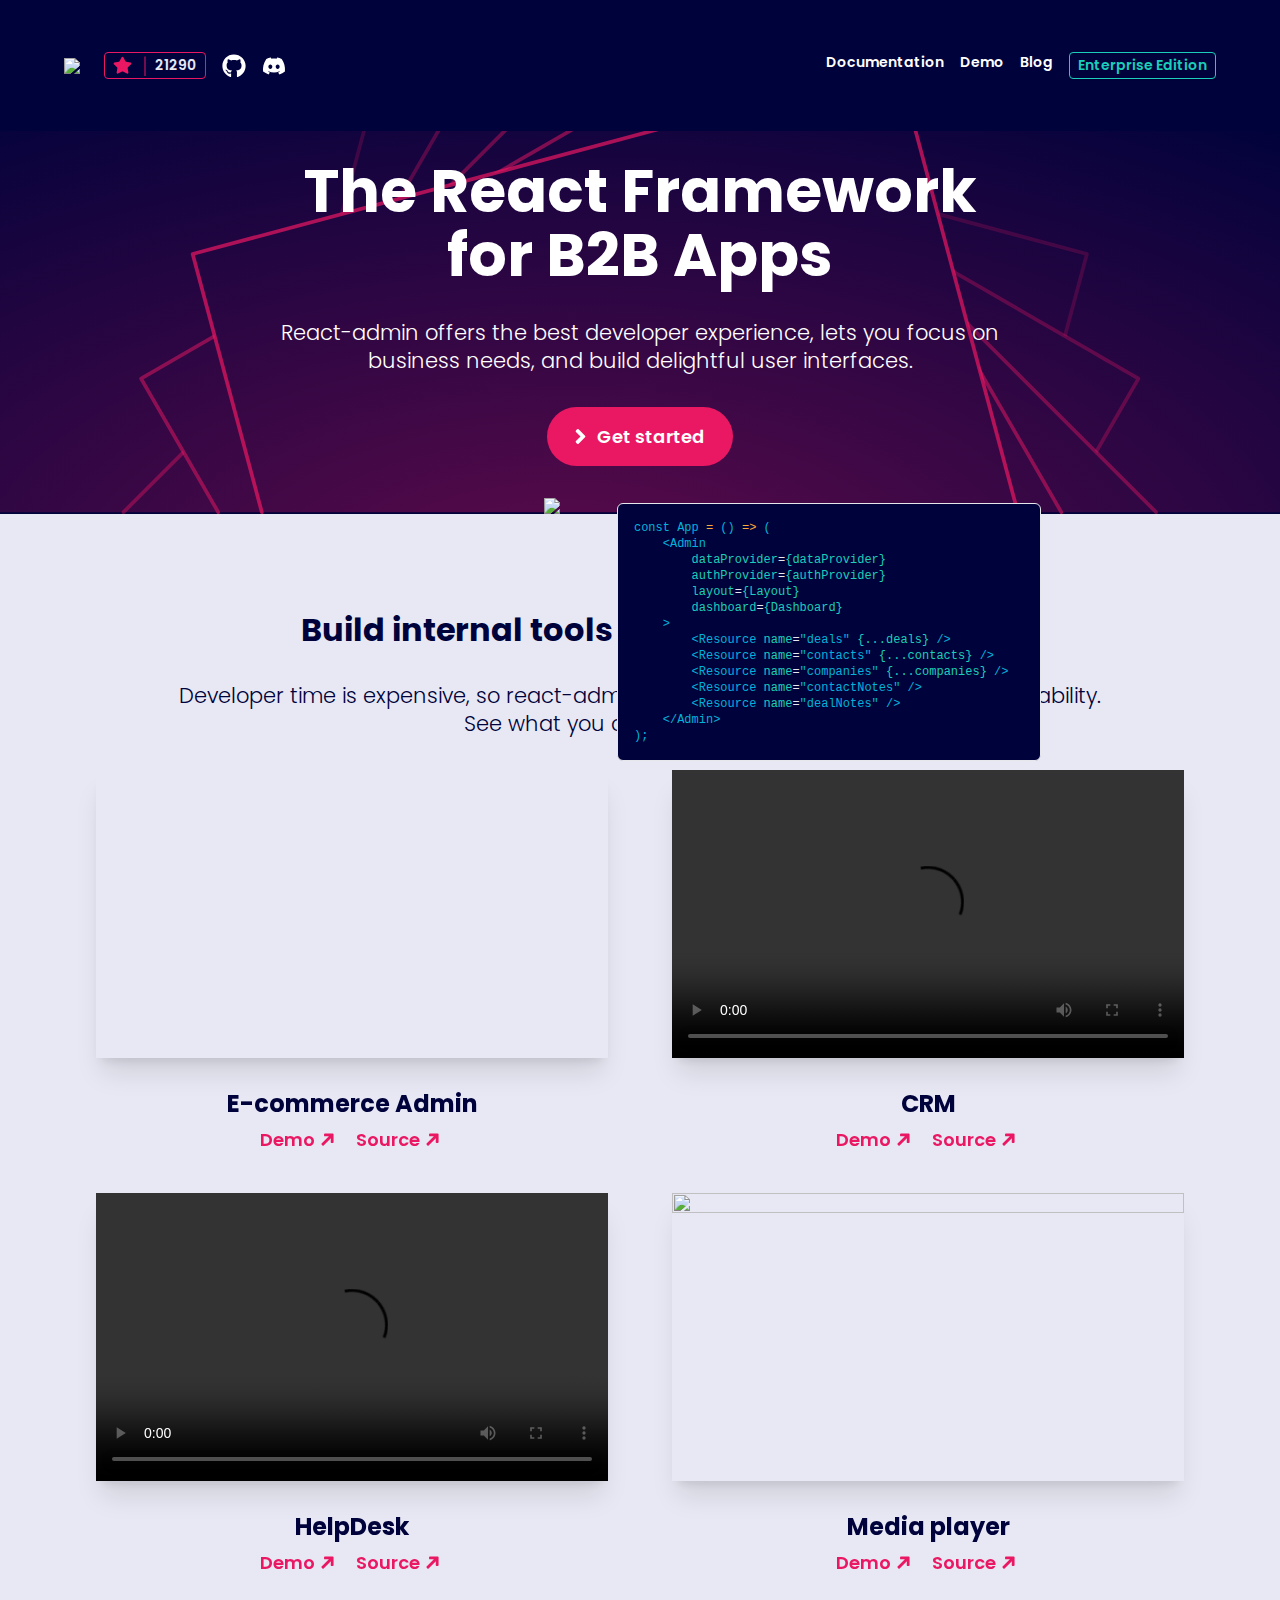
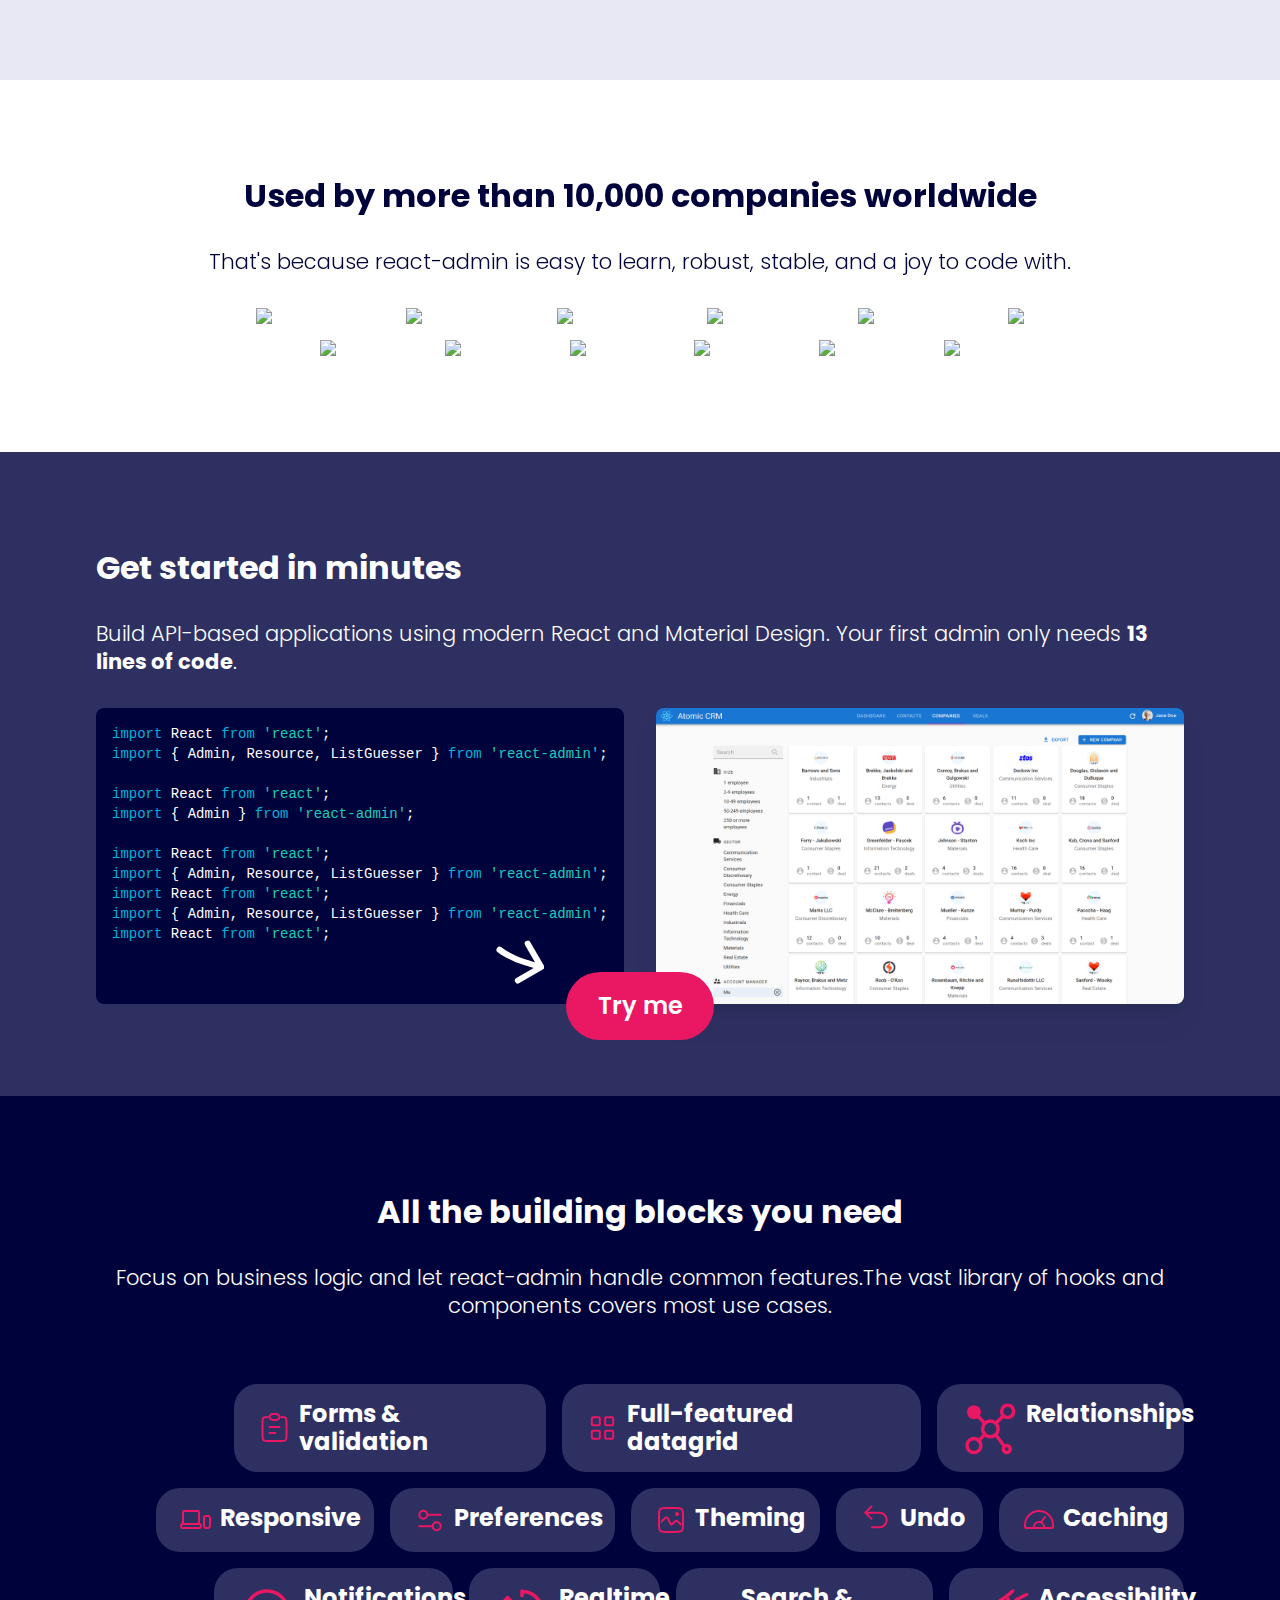
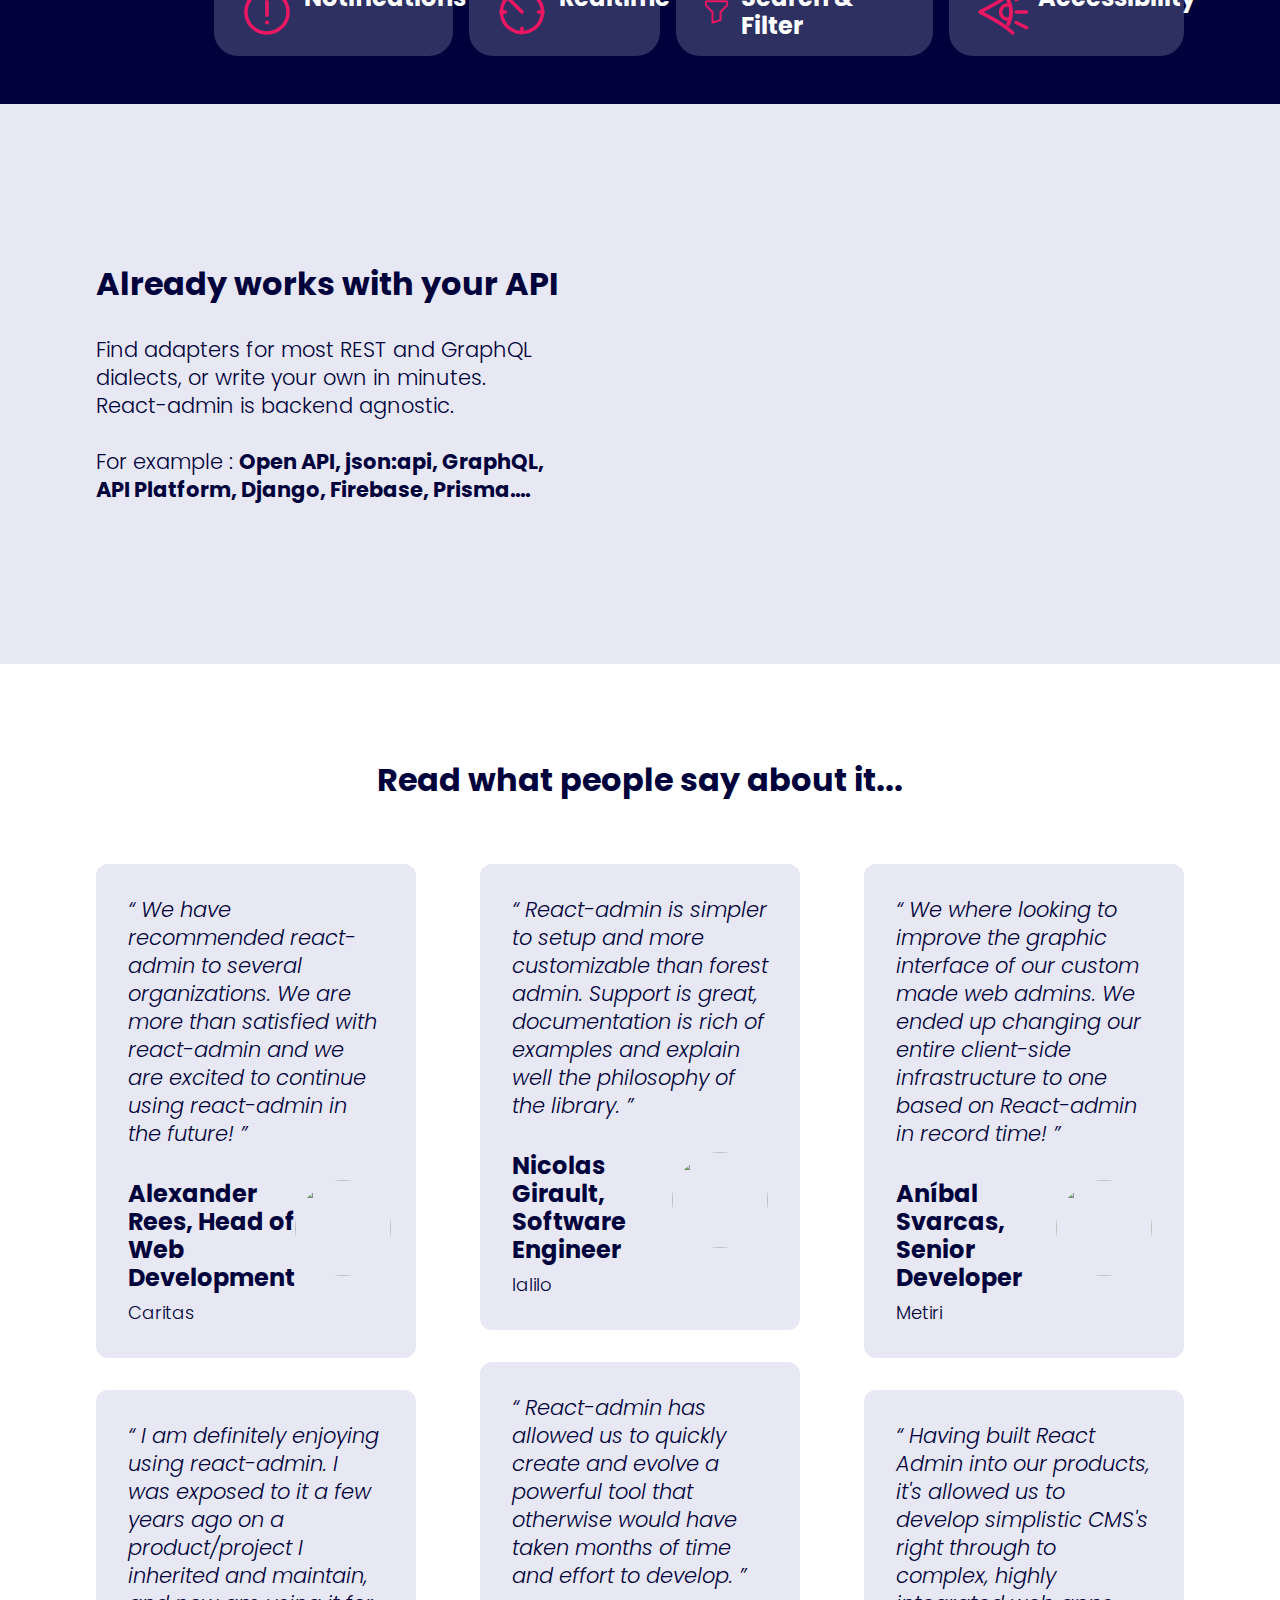
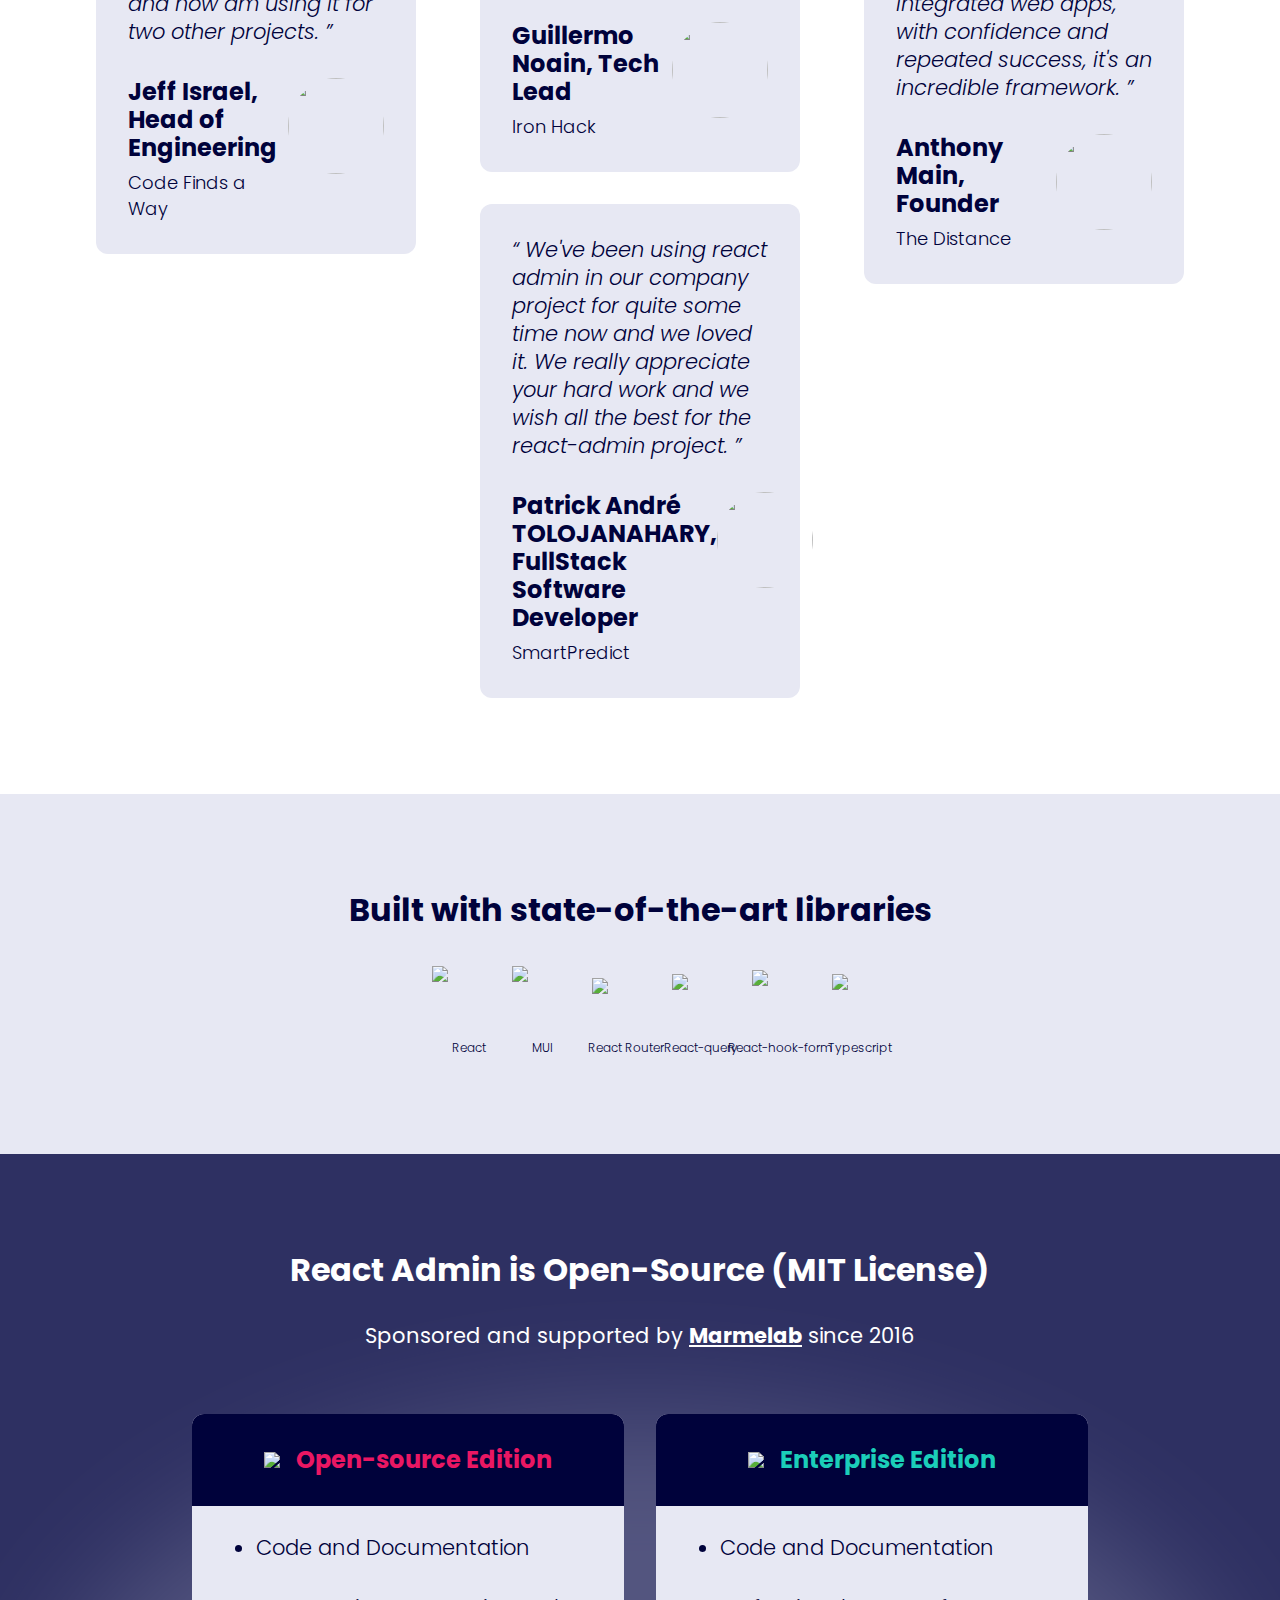
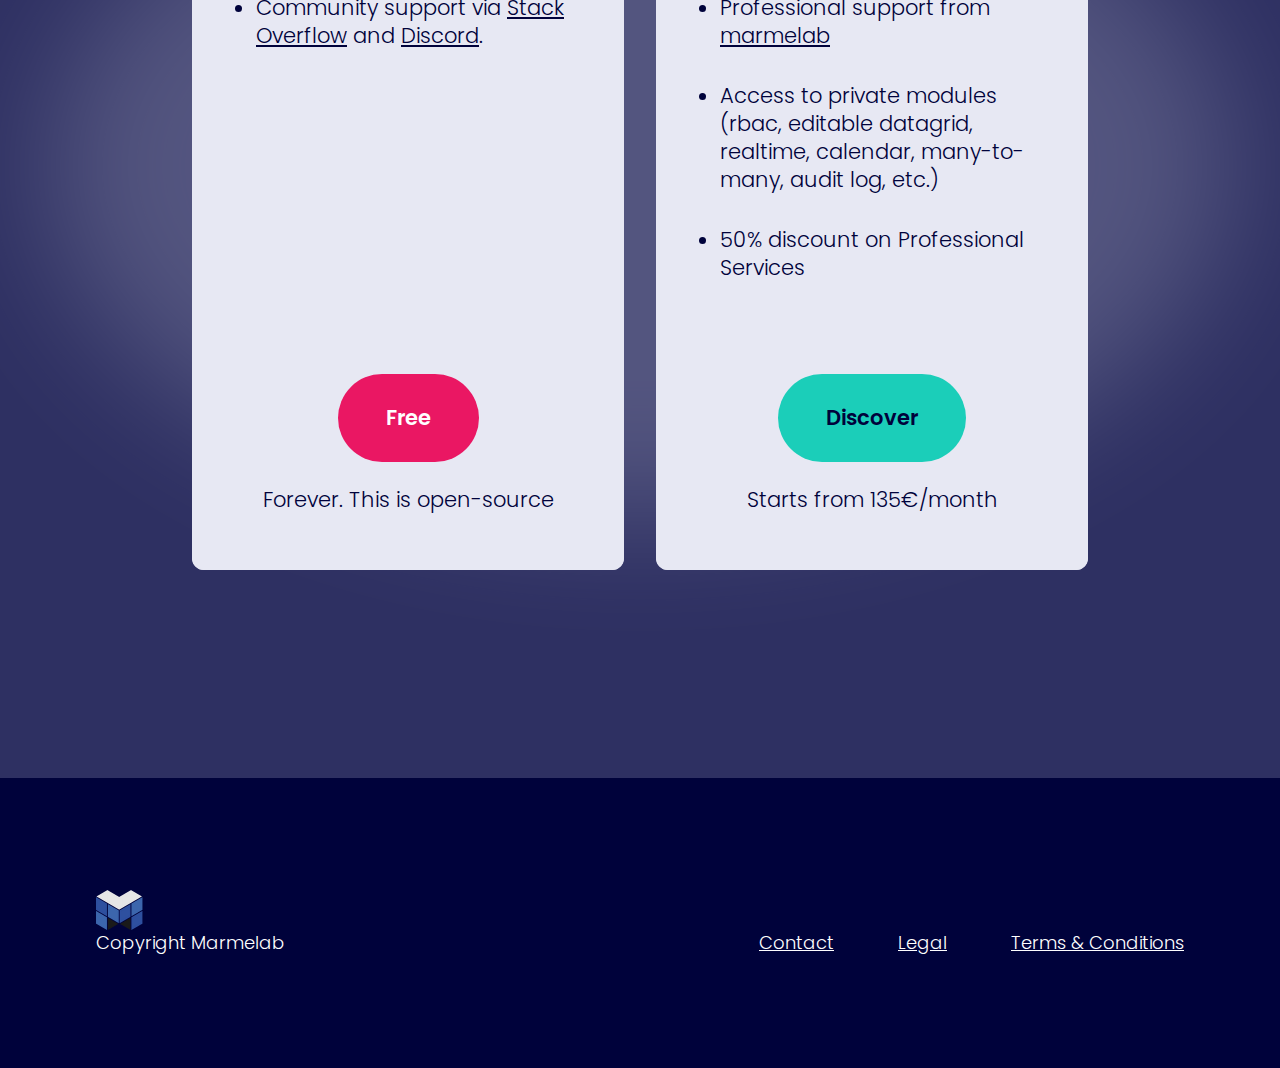
==== commit faa5c807: "Update design" ====
--- a/index.html
+++ b/index.html
@@ -2,29 +2,65 @@
 <html lang="en">
 	<head>
 		<meta charset="UTF-8" />
-		<!-- <link rel="icon" type="image/svg+xml" href="/vite.svg" /> -->
+		<!-- <link rel="icon" type="image/svg+xml" href="/ra-oe.svg" /> -->
 		<meta name="viewport" content="width=device-width, initial-scale=1.0" />
 		<title>React-admin Open-source Edition</title>
 		
-		<link rel="stylesheet" href="./assets/main-0439048a.css">
+		<link rel="stylesheet" href="./assets/main-311ec694.css">
 	</head>
 	<body>
 		<section class="bg-[#00023b] text-white">
 			<div class="mx-auto max-w-[1440px] px-16 py-6">
 				<div class="flex justify-between">
-					<div class="flex items-center gap-3">
-						<img src="./ra-oe.svg" />
+					<div class="flex items-center gap-4">
+						<img src="./ra-oe.svg" class="pr-2" />
+						<a
+							class="inline-block rounded border border-[#ea1763] px-2 py-0.5 text-[14px] font-semibold leading-[21px] text-[#ea1763]"
+							href="https://github.com/marmelab/react-admin"
+						>
+							<svg
+								aria-hidden="true"
+								class="inline-block h-5 w-5"
+								fill="currentColor"
+							>
+								<path
+									d="M8.61 1.245a1 1 0 0 1 1.78 0l2.026 3.97a1 1 0 0 0 .734.533l4.4.7a1 1 0 0 1 .551 1.694l-3.149 3.153a1 1 0 0 0-.28.862l.694 4.402a1 1 0 0 1-1.44 1.047l-3.973-2.02a1 1 0 0 0-.906 0l-3.972 2.02a1 1 0 0 1-1.441-1.047l.694-4.402a1 1 0 0 0-.28-.862L.898 8.142a1 1 0 0 1 .551-1.694l4.401-.7a1 1 0 0 0 .734-.533l2.025-3.97Z"
+								/>
+							</svg>
+							<svg
+								aria-hidden="true"
+								class="ml-2 inline-block h-5 w-5"
+								stroke="currentColor"
+							>
+								<path d="M1 .5v21" />
+							</svg>
+							<span class="-ml-3 text-[#e7e8f3]">21290</span></a
+						>
+						<a href="https://github.com/marmelab/react-admin">
+							<img src="./github.svg" />
+						</a>
+						<a href="https://discord.gg/GeZF9sqh3N">
+							<img src="./discord.svg" />
+						</a>
 					</div>
 					<ul
 						class="flex justify-end gap-4 py-7 text-[14px] font-semibold leading-[21px]"
 					>
-						<li><a class="hover:underline" href="#">Documentation</a></li>
-						<li><a class="hover:underline" href="#">Demo</a></li>
-						<li><a class="hover:underline" href="#">Blog</a></li>
+						<li>
+							<a class="hover:underline" href="/react-admin/documentation.html"
+								>Documentation</a
+							>
+						</li>
+						<li>
+							<a class="hover:underline" href="/react-admin/Demos.html">Demo</a>
+						</li>
+						<li>
+							<a class="hover:underline" href="/en/blog/#react-admin">Blog</a>
+						</li>
 						<li>
 							<a
 								href="./enterprise.html"
-								class="inline-flex items-center rounded-[4px] border border-[#1bceb9] px-2 py-0.5 text-[14px] font-semibold leading-[21px] text-[#1bceb9] shadow-sm hover:border-[#00023b] hover:bg-[#1bceb9] hover:text-[#00023b]"
+								class="inline-flex items-center rounded border border-[#1bceb9] px-2 py-0.5 text-[14px] font-semibold leading-[21px] text-[#1bceb9] shadow-sm hover:border-[#00023b] hover:bg-[#1bceb9] hover:text-[#00023b]"
 							>
 								Enterprise Edition
 							</a>
@@ -33,10 +69,10 @@
 				</div>
 			</div>
 		</section>
-		<section class="bg-[#00023b] text-white">
-			<div
-				class="mx-auto max-w-[1440px] bg-[url('/bg-hero-oss.svg')] bg-bottom bg-no-repeat px-16 pt-8"
-			>
+		<section
+			class="bg-[#00023b] bg-[url('/bg-hero-oss_1.svg')] bg-bottom bg-no-repeat text-white"
+		>
+			<div class="mx-auto max-w-[1440px] px-16 pt-7">
 				<div class="text-center">
 					<h1 class="text-[60px] font-bold leading-[64px]">
 						The React Framework<br />for B2B Apps
@@ -48,7 +84,7 @@
 					<div class="pt-8">
 						<a
 							class="inline-block rounded-full bg-[#ea1763] px-7 py-4 text-[18px] font-semibold leading-[27px] text-white"
-							href="#"
+							href="https://marmelab.com/react-admin/documentation.html"
 						>
 							<svg
 								aria-hidden="true"
@@ -87,7 +123,7 @@
 				</div>
 			</div>
 		</section>
-		<section class="bg-[#e7e8f3] px-16 py-24 text-[#00023b]">
+		<section class="bg-[#e7e8f3] px-24 py-24 text-[#00023b]">
 			<div class="mx-auto max-w-[1440px]">
 				<h1 class="text-center text-[32px] font-bold leading-[40px]">
 					Build internal tools / ERPs / B2B apps, fast
@@ -97,9 +133,14 @@
 					and maintainability.<br />
 					See what you can build in a week.
 				</h2>
-				<ul class="mt-8 grid grid-cols-2 gap-x-12 gap-y-8 text-center">
+				<ul class="mt-8 grid grid-cols-2 gap-x-16 gap-y-8 text-center">
 					<li>
-						<img src="./video_1.png" class="rounded-lg drop-shadow-xl" />
+						<iframe
+							src="https://player.vimeo.com/video/474999017/?h=4557e43b02&color=EA1763&title=0&byline=0&portrait=0"
+							class="aspect-video w-full shadow-xl"
+							allow="autoplay; fullscreen; picture-in-picture"
+							allowfullscreen
+						></iframe>
 						<h3
 							class="mt-8 text-[24px] font-bold leading-[28px] text-[#00023b]"
 						>
@@ -109,19 +150,27 @@
 							class="m-2 flex justify-center gap-4 text-[18px] font-semibold leading-[27px] text-[#ea1763]"
 						>
 							<li>
-								<a class="inline-flex hover:underline" href="#"
+								<a
+									class="inline-flex hover:underline"
+									href="https://marmelab.com/react-admin-demo/"
 									>Demo<img src="./arrow-right.svg"
 								/></a>
 							</li>
 							<li>
-								<a class="inline-flex hover:underline" href="#"
+								<a
+									class="inline-flex hover:underline"
+									href="https://github.com/marmelab/react-admin/tree/master/examples/demo"
 									>Source<img src="./arrow-right.svg"
 								/></a>
 							</li>
 						</ul>
 					</li>
 					<li>
-						<img src="./video_2.png" class="rounded-lg drop-shadow-xl" />
+						<video
+							src="https://marmelab.com/react-admin-crm/assets/react-admin-crm.mp4"
+							controls
+							class="aspect-video w-full shadow-xl"
+						></video>
 						<h3
 							class="mt-8 text-[24px] font-bold leading-[28px] text-[#00023b]"
 						>
@@ -131,56 +180,75 @@
 							class="m-2 flex justify-center gap-4 text-[18px] font-semibold leading-[27px] text-[#ea1763]"
 						>
 							<li>
-								<a class="inline-flex hover:underline" href="#"
+								<a
+									class="inline-flex hover:underline"
+									href="https://marmelab.com/react-admin-crm/"
 									>Demo<img src="./arrow-right.svg"
 								/></a>
 							</li>
 							<li>
-								<a class="inline-flex hover:underline" href="#"
+								<a
+									class="inline-flex hover:underline"
+									href="https://github.com/marmelab/react-admin/tree/master/examples/crm"
 									>Source<img src="./arrow-right.svg"
 								/></a>
 							</li>
 						</ul>
 					</li>
 					<li>
-						<img src="./video_3.png" class="rounded-lg drop-shadow-xl" />
+						<video
+							src="https://user-images.githubusercontent.com/99944/212743583-a4ee135f-f55b-4305-86c4-a3da1c49bb98.mov"
+							controls
+							class="aspect-video w-full shadow-xl"
+						></video>
 						<h3
 							class="mt-8 text-[24px] font-bold leading-[28px] text-[#00023b]"
 						>
-							Lorem eliquam
+							HelpDesk
 						</h3>
 						<ul
 							class="m-2 flex justify-center gap-4 text-[18px] font-semibold leading-[27px] text-[#ea1763]"
 						>
 							<li>
-								<a class="inline-flex hover:underline" href="#"
+								<a
+									class="inline-flex hover:underline"
+									href="https://marmelab.com/react-admin-helpdesk/"
 									>Demo<img src="./arrow-right.svg"
 								/></a>
 							</li>
 							<li>
-								<a class="inline-flex hover:underline" href="#"
+								<a
+									class="inline-flex hover:underline"
+									href="https://github.com/marmelab/react-admin-helpdesk"
 									>Source<img src="./arrow-right.svg"
 								/></a>
 							</li>
 						</ul>
 					</li>
 					<li>
-						<img src="./video_4.png" class="rounded-lg drop-shadow-xl" />
+						<img
+							class="aspect-video w-full shadow-xl"
+							src="https://marmelab.com/react-admin/img/navidrome.png"
+						/>
 						<h3
 							class="mt-8 text-[24px] font-bold leading-[28px] text-[#00023b]"
 						>
-							Dolorem elit
+							Media player
 						</h3>
 						<ul
 							class="m-2 flex justify-center gap-4 text-[18px] font-semibold leading-[27px] text-[#ea1763]"
 						>
 							<li>
-								<a class="inline-flex hover:underline" href="#"
+								<a
+									class="inline-flex hover:underline"
+									href="https://demo.navidrome.org/app/"
 									>Demo<img src="./arrow-right.svg"
 								/></a>
 							</li>
 							<li>
-								<a class="inline-flex hover:underline" href="#"
+								<a
+									class="inline-flex hover:underline"
+									href="https://github.com/navidrome/navidrome/"
 									>Source<img src="./arrow-right.svg"
 								/></a>
 							</li>
@@ -189,7 +257,7 @@
 				</ul>
 			</div>
 		</section>
-		<section class="bg-white p-24 text-[#00023b]" style="height: 452px">
+		<section class="bg-white p-24 text-[#00023b]">
 			<div class="mx-auto max-w-[1440px]">
 				<h1 class="mb-8 text-center text-[32px] font-bold leading-[40px]">
 					Used by more than 10,000 companies worldwide
@@ -198,23 +266,25 @@
 					That's because react-admin is easy to learn, robust, stable, and a joy
 					to code with.
 				</p>
-				<ul class="grid grid-cols-6 gap-y-10 gap-x-8 px-40">
-					<li><img src="./cdiscount.png" /></li>
-					<li><img src="./ibm.png" /></li>
-					<li><img src="./activision.png" /></li>
-					<li><img src="./xiaomi.png" /></li>
-					<li><img src="./ibm.png" /></li>
-					<li><img src="./cdiscount.png" /></li>
-					<li><img src="./activision.png" /></li>
-					<li><img src="./cdiscount.png" /></li>
-					<li><img src="./ibm.png" /></li>
-					<li><img src="./cdiscount.png" /></li>
-					<li><img src="./xiaomi.png" /></li>
-					<li><img src="./ibm.png" /></li>
+				<ul class="flex items-center justify-between px-40">
+					<li class=""><img src="./activision.png" /></li>
+					<li class=""><img src="./adobe.png" /></li>
+					<li class=""><img src="./cdiscount.png" /></li>
+					<li class=""><img src="./decathlon.png" /></li>
+					<li class=""><img src="./ford.png" /></li>
+					<li class=""><img src="./ibm.png" /></li>
 				</ul>
-			</div>
-		</section>
-		<section class="bg-[#2e3062] p-24 px-16 text-white" style="height: 683px">
+				<ul class="flex items-center justify-between px-56 pt-4">
+					<li class=""><img src="./intel.png" /></li>
+					<li class=""><img src="./nvidia.png" /></li>
+					<li class=""><img src="./puma.png" /></li>
+					<li class=""><img src="./xiaomi.png" /></li>
+					<li class=""><img src="./yves-rocher.png" /></li>
+					<li class=""><img src="./zalando.png" /></li>
+				</ul>
+			</div>
+		</section>
+		<section class="bg-[#2e3062] p-24 px-24 pb-14 text-white">
 			<div class="mx-auto max-w-[1440px]">
 				<h1 class="text-[32px] font-bold leading-[40px]">
 					Get started in minutes
@@ -244,6 +314,45 @@
 						class="rounded-lg drop-shadow-xl"
 					/>
 				</div>
+				<!-- div with tailwind classes to center content horizontal and vertically -->
+				<div class="relative -mt-8 flex items-center justify-center">
+					<svg
+						aria-hidden="true"
+						class="absolute left-[calc(50%-9rem)] top-[-2rem] inline-block h-12 w-12"
+						fill="currentColor"
+						style="top: calc(50%-10rem)"
+					>
+						<path
+							f_ill="#E7E8F3"
+							d="M5.328 7.336a3 3 0 0 0-3.604 4.797l3.604-4.797Zm41.4 22.281a3 3 0 0 0 1.098-4.098l-13.5-23.383a3 3 0 1 0-5.196 3l12 20.785-20.785 12a3 3 0 0 0 3 5.196l23.383-13.5ZM1.724 12.133c13.178 9.9 27.916 13.815 42.727 17.784l1.553-5.796c-14.968-4.01-28.569-7.689-40.676-16.785l-3.604 4.797Z"
+						/>
+					</svg>
+					<a
+						class="inline-block rounded-full bg-[#ea1763] px-8 py-4 text-[24px] font-semibold leading-[36px] text-white"
+						href="https://marmelab.com/react-admin/documentation.html"
+						>Try me</a
+					>
+				</div>
+
+				<div class="-mt-8 hidden text-center">
+					<svg
+						xmlns="http://www.w3.org/2000/svg"
+						width="49"
+						height="44"
+						fill="none"
+						viewBox="0 0 49 44"
+					>
+						<path
+							fill="#E7E8F3"
+							d="M5.328 7.336a3 3 0 0 0-3.604 4.797l3.604-4.797Zm41.4 22.281a3 3 0 0 0 1.098-4.098l-13.5-23.383a3 3 0 1 0-5.196 3l12 20.785-20.785 12a3 3 0 0 0 3 5.196l23.383-13.5ZM1.724 12.133c13.178 9.9 27.916 13.815 42.727 17.784l1.553-5.796c-14.968-4.01-28.569-7.689-40.676-16.785l-3.604 4.797Z"
+						/>
+					</svg>
+					<a
+						class="inline-block rounded-full bg-[#ea1763] px-8 py-4 text-[24px] font-semibold leading-[36px] text-white"
+						href="https://marmelab.com/react-admin/documentation.html"
+						>Try me</a
+					>
+				</div>
 			</div>
 		</section>
 		<section class="bg-[#00023b] p-24 text-[#999bba]" style="height: 608px">
@@ -412,7 +521,7 @@
 				</div>
 			</div>
 		</section>
-		<section class="bg-white p-24 text-[#00023b]" st_yle="height: 1832px">
+		<section class="bg-white p-24 text-[#00023b]">
 			<div class="mx-auto max-w-[1440px]">
 				<h1 class="mb-16 text-center text-[32px] font-bold leading-[40px]">
 					Read what people say about it...
@@ -434,7 +543,25 @@
 							</p>
 							<p class="text-[18px] font-light leading-[26px]">Caritas</p>
 						</div>
-						<div class="h-24 w-24 shrink-0 rounded-full bg-gray-400"></div>
+						<img
+							class="inline-block h-24 w-24 rounded-full"
+							src="https://i.pravatar.cc/150?img=1"
+							alt=""
+						/>
+						<!--
+						-->
+						<!--
+						<img
+							src="https://marmelab.com/static/e8d6bee9bbe0128005aeee8ce905a428/cf465/alexander-rees.webp"
+							alt="Alexander Rees"
+							style="
+								width: 150px;
+								height: 150px;
+								object-fit: cover;
+								clip-path: inset(0px 0px 0px 0px round 0px);
+							"
+						/> -->
+						<!-- <img src="https://marmelab.com/static/e8d6bee9bbe0128005aeee8ce905a428/cf465/alexander-rees.webp" alt="Alexander Rees" class="w-48 h-48 object-cover overflow-hidden"> -->
 					</div>
 				</blockquote>
 				<blockquote
@@ -454,7 +581,11 @@
 								Code Finds a Way
 							</p>
 						</div>
-						<div class="h-24 w-24 shrink-0 rounded-full bg-gray-400"></div>
+						<img
+							class="inline-block h-24 w-24 rounded-full"
+							src="https://i.pravatar.cc/150?img=2"
+							alt=""
+						/>
 					</div>
 				</blockquote>
 				<blockquote
@@ -472,7 +603,11 @@
 							</p>
 							<p class="text-[18px] font-light leading-[26px]">lalilo</p>
 						</div>
-						<div class="h-24 w-24 shrink-0 rounded-full bg-gray-400"></div>
+						<img
+							class="inline-block h-24 w-24 rounded-full"
+							src="https://i.pravatar.cc/150?img=3"
+							alt=""
+						/>
 					</div>
 				</blockquote>
 				<blockquote
@@ -490,7 +625,11 @@
 							</p>
 							<p class="text-[18px] font-light leading-[26px]">Iron Hack</p>
 						</div>
-						<div class="h-24 w-24 shrink-0 rounded-full bg-gray-400"></div>
+						<img
+							class="inline-block h-24 w-24 rounded-full"
+							src="https://i.pravatar.cc/150?img=4"
+							alt=""
+						/>
 					</div>
 				</blockquote>
 				<blockquote
@@ -508,7 +647,11 @@
 							</p>
 							<p class="text-[18px] font-light leading-[26px]">SmartPredict</p>
 						</div>
-						<div class="h-24 w-24 shrink-0 rounded-full bg-gray-400"></div>
+						<img
+							class="inline-block h-24 w-24 rounded-full"
+							src="https://i.pravatar.cc/150?img=5"
+							alt=""
+						/>
 					</div>
 				</blockquote>
 				<blockquote
@@ -526,7 +669,11 @@
 							</p>
 							<p class="text-[18px] font-light leading-[26px]">Metiri</p>
 						</div>
-						<div class="h-24 w-24 shrink-0 rounded-full bg-gray-400"></div>
+						<img
+							class="inline-block h-24 w-24 rounded-full"
+							src="https://i.pravatar.cc/150?img=6"
+							alt=""
+						/>
 					</div>
 				</blockquote>
 				<blockquote
@@ -545,114 +692,68 @@
 							</p>
 							<p class="text-[18px] font-light leading-[26px]">The Distance</p>
 						</div>
-						<div class="h-24 w-24 shrink-0 rounded-full bg-gray-400"></div>
+						<img
+							class="inline-block h-24 w-24 rounded-full"
+							src="https://i.pravatar.cc/150?img=7"
+							alt=""
+						/>
 					</div>
 				</blockquote>
-				<!--
-				<blockquote
-					class="break-inside-avoid-column rounded-xl bg-[#e7e8f3] p-8"
-				>
-					<p class="text-[21px] font-light italic leading-[28px]">
-						“ React-admin is simpler to setup and more customizable than forest
-						admin. Support is great, documentation is rich of examples and
-						explain well the philosophy of the library.”“ React-admin is simpler
-						to setup and more customizable than forest admin. Support is great,
-						documentation is rich of examples and explain well the philosophy of
-						the library.”
-					</p>
-					<div class="mt-8 flex justify-between">
-						<div>
-							<p class="mb-2 text-[24px] font-bold leading-[28px]">
-								Nicolas Girault, CTO
-							</p>
-							<p class="text-[18px] font-light leading-[26px]">Lalilo</p>
-						</div>
-						<div class="h-24 w-24 shrink-0 rounded-full bg-gray-400"></div>
-					</div>
-				</blockquote>
-				<blockquote
-					class="break-inside-avoid-column rounded-xl bg-[#e7e8f3] p-8"
-				>
-					<p class="text-[21px] font-light italic leading-[28px]">
-						“ React-admin is simpler to setup and more customizable than forest
-						admin. Support is great, documentation is rich of examples and
-						explain well the philosophy of the library.”
-					</p>
-					<div class="mt-8 flex justify-between">
-						<div>
-							<p class="mb-2 text-[24px] font-bold leading-[28px]">
-								Nicolas Girault, CTO
-							</p>
-							<p class="text-[18px] font-light leading-[26px]">Lalilo</p>
-						</div>
-						<div class="h-24 w-24 shrink-0 rounded-full bg-gray-400"></div>
-					</div>
-				</blockquote>
-				<blockquote
-					class="break-inside-avoid-column rounded-xl bg-[#e7e8f3] p-8"
-				>
-					<p class="text-[21px] font-light italic leading-[28px]">
-						“ React-admin is simpler to setup and more customizable than forest
-						admin. Support is great, documentation is rich of examples and
-						explain well the philosophy of the library.”
-					</p>
-					<div class="mt-8 flex justify-between">
-						<div>
-							<p class="mb-2 text-[24px] font-bold leading-[28px]">
-								Nicolas Girault, CTO
-							</p>
-							<p class="text-[18px] font-light leading-[26px]">Lalilo</p>
-						</div>
-						<div class="h-24 w-24 shrink-0 rounded-full bg-gray-400"></div>
-					</div>
-				</blockquote>
-				<blockquote
-					class="break-inside-avoid-column rounded-xl bg-[#e7e8f3] p-8"
-				>
-					<p class="text-[21px] font-light italic leading-[28px]">
-						“ React-admin is simpler to setup and more customizable than forest
-						admin. Support is great, documentation is rich of examples and
-						explain well the philosophy of the library. ”Support is great,
-						documentation is rich of examples and explain well the philosophy of
-						the library.”
-					</p>
-					<div class="mt-8 flex justify-between">
-						<div>
-							<p class="mb-2 text-[24px] font-bold leading-[28px]">
-								Nicolas Girault, CTO
-							</p>
-							<p class="text-[18px] font-light leading-[26px]">Lalilo</p>
-						</div>
-						<div class="h-24 w-24 shrink-0 rounded-full bg-gray-400"></div>
-					</div>
-				</blockquote>
-				-->
-			</div>
-		</section>
-		<section class="bg-[#e7e8f3] p-24 text-[#00023b]">
+			</div>
+		</section>
+		<section class="bg-[#e7e8f3] py-24 text-[#00023b]">
 			<div class="mx-auto max-w-[1440px]">
-				<h1 class="text-center text-[32px] font-bold leading-[40px]">
+				<h1 class="mb-8 text-center text-[32px] font-bold leading-[40px]">
 					Built with state-of-the-art libraries
 				</h1>
-				<ul class="flex justify-center pt-8">
-					<li><img src="./cdiscount.png" /></li>
-					<li><img src="./ibm.png" /></li>
-					<li><img src="./activision.png" /></li>
-					<li><img src="./xiaomi.png" /></li>
-					<li><img src="./ibm.png" /></li>
-					<li><img src="./cdiscount.png" /></li>
-					<!-- <li><img src="/xiaomi.png" /></li> -->
+
+				<ul
+					class="grid grid-flow-col justify-center gap-x-16 text-[12px] font-light leading-[20px]"
+				>
+					<li class="relative h-24">
+						<img class="pt-1" src="./react.png" />
+						<span class="absolute bottom-0 ml-5 block whitespace-nowrap"
+							>React</span
+						>
+					</li>
+					<li class="relative h-24">
+						<img class="pt-1" src="./material-ui.png" />
+						<span class="absolute bottom-0 ml-5 block whitespace-nowrap"
+							>MUI</span
+						>
+					</li>
+					<li class="relative h-24">
+						<img class="pt-4" src="./react-router.png" />
+						<span class="absolute bottom-0 -ml-1 block whitespace-nowrap"
+							>React Router</span
+						>
+					</li>
+					<li class="relative h-24">
+						<img class="pt-3" src="./react-query.png" />
+						<span class="absolute bottom-0 -ml-2 block whitespace-nowrap"
+							>React-query</span
+						>
+					</li>
+					<li class="relative h-24">
+						<img class="pt-2" src="./react-hook-form.png" />
+						<span class="absolute bottom-0 -ml-6 block whitespace-nowrap"
+							>React-hook-form</span
+						>
+					</li>
+					<li class="relative h-24">
+						<img class="pt-3" src="./typescript.png" />
+						<span class="absolute bottom-0 -ml-1 block whitespace-nowrap"
+							>Typescript</span
+						>
+					</li>
 				</ul>
 			</div>
 		</section>
 		<section
-			class="bg-[#2e3062] px-16 pb-24 pt-24 text-white"
+			class="bg-[#2e3062] bg-no-repeat px-16 pb-52 pt-24 text-white"
 			style="
-				height: 1204px;
-
-				/* background-image: url('/group_4.svg'), url('/ellipse_5.svg'); */
-				/* background-repeat: no-repeat; */
-				/* background-position: top -700px center, top 360px center; */
+				background-image: url('group_4.svg'), url('ellipse_51.svg');
+				background-position: bottom -714px center, center;
 			"
 		>
 			<div class="mx-auto max-w-[1440px]">
@@ -664,7 +765,6 @@
 					<a class="font-bold underline hover:no-underline" href="">Marmelab</a>
 					since 2016
 				</p>
-
 				<div class="isolate mx-0 mt-8 grid grid-cols-2 gap-x-8 px-32">
 					<div
 						class="mt-8 flex flex-col justify-between rounded-xl bg-[#e7e8f3]"
@@ -697,7 +797,7 @@
 							class="rounded-xl rounded-t-none bg-[#e7e8f3] p-8 pt-16 text-center"
 						>
 							<a
-								href="#"
+								href="https://www.npmjs.com/package/react-admin"
 								class="inline-block rounded-full bg-[#ea1763] px-12 py-7 text-center text-[21px] font-semibold leading-[31.5px] text-white"
 								>Free</a
 							>
@@ -740,7 +840,7 @@
 							class="rounded-xl rounded-t-none bg-[#e7e8f3] p-8 pt-16 text-center"
 						>
 							<a
-								href="#"
+								href="./enterprise.html"
 								class="inline-block rounded-full bg-[#1bceb9] px-12 py-7 text-center text-[21px] font-semibold leading-[31.5px] text-[#00023b]"
 								>Discover</a
 							>
@@ -754,8 +854,36 @@
 				</div>
 			</div>
 		</section>
+		<footer class="bg-[#00023b] p-24 py-8 text-white">
+			<div
+				class="mx-auto flex max-w-[1440px] items-end justify-between py-20 text-[18px] font-light leading-[26px]"
+			>
+				<div class="order-2 flex justify-center space-x-16">
+					<a
+						href="mailto:info@marmelab.com"
+						class="underline hover:no-underline"
+						>Contact</a
+					>
+					<a href="#" class="underline hover:no-underline">Legal</a>
+					<a href="#" class="underline hover:no-underline"
+						>Terms & Conditions</a
+					>
+				</div>
+				<div class="order-1">
+					<img src="./marmelab.png" />
+					Copyright <a href="#">Marmelab</a>
+				</div>
+			</div>
+		</footer>
 		<!--
-			<img class="absolute top-0 opacity-30" src="/figma_oe_1.png" />
+			<img
+				class="absolute top-0 opacity-50"
+				src="/figma_oe_3.png"
+				style="top: 45px"
+			/>
+
+			<img class="absolute top-0 opacity-20" src="/figma_oe_2.png" />
+			<img class="absolute top-0 opacity-20" src="/figma_oe_1.png" />
 			<img class="absolute top-0 opacity-20" src="/figma_oe.png" />
 		<script type="module" src="./src/open-source.ts"></script>
 		--></body>
--- a/assets/main-311ec694.css
+++ b/assets/main-311ec694.css
@@ -0,0 +1 @@
+@import"https://fonts.googleapis.com/css2?family=Poppins:ital,wght@0,300;0,600;0,700;1,300&display=swap";*,:before,:after{box-sizing:border-box;border-width:0;border-style:solid;border-color:#e5e7eb}:before,:after{--tw-content: ""}html{line-height:1.5;-webkit-text-size-adjust:100%;-moz-tab-size:4;-o-tab-size:4;tab-size:4;font-family:Poppins,ui-sans-serif,system-ui,-apple-system,BlinkMacSystemFont,Segoe UI,Roboto,Helvetica Neue,Arial,Noto Sans,sans-serif,"Apple Color Emoji","Segoe UI Emoji",Segoe UI Symbol,"Noto Color Emoji";font-feature-settings:normal}body{margin:0;line-height:inherit}hr{height:0;color:inherit;border-top-width:1px}abbr:where([title]){-webkit-text-decoration:underline dotted;text-decoration:underline dotted}h1,h2,h3,h4,h5,h6{font-size:inherit;font-weight:inherit}a{color:inherit;text-decoration:inherit}b,strong{font-weight:bolder}code,kbd,samp,pre{font-family:ui-monospace,SFMono-Regular,Menlo,Monaco,Consolas,Liberation Mono,Courier New,monospace;font-size:1em}small{font-size:80%}sub,sup{font-size:75%;line-height:0;position:relative;vertical-align:baseline}sub{bottom:-.25em}sup{top:-.5em}table{text-indent:0;border-color:inherit;border-collapse:collapse}button,input,optgroup,select,textarea{font-family:inherit;font-size:100%;font-weight:inherit;line-height:inherit;color:inherit;margin:0;padding:0}button,select{text-transform:none}button,[type=button],[type=reset],[type=submit]{-webkit-appearance:button;background-color:transparent;background-image:none}:-moz-focusring{outline:auto}:-moz-ui-invalid{box-shadow:none}progress{vertical-align:baseline}::-webkit-inner-spin-button,::-webkit-outer-spin-button{height:auto}[type=search]{-webkit-appearance:textfield;outline-offset:-2px}::-webkit-search-decoration{-webkit-appearance:none}::-webkit-file-upload-button{-webkit-appearance:button;font:inherit}summary{display:list-item}blockquote,dl,dd,h1,h2,h3,h4,h5,h6,hr,figure,p,pre{margin:0}fieldset{margin:0;padding:0}legend{padding:0}ol,ul,menu{list-style:none;margin:0;padding:0}textarea{resize:vertical}input::-moz-placeholder,textarea::-moz-placeholder{opacity:1;color:#9ca3af}input::placeholder,textarea::placeholder{opacity:1;color:#9ca3af}button,[role=button]{cursor:pointer}:disabled{cursor:default}img,svg,video,canvas,audio,iframe,embed,object{display:block;vertical-align:middle}img,video{max-width:100%;height:auto}[hidden]{display:none}*,:before,:after{--tw-border-spacing-x: 0;--tw-border-spacing-y: 0;--tw-translate-x: 0;--tw-translate-y: 0;--tw-rotate: 0;--tw-skew-x: 0;--tw-skew-y: 0;--tw-scale-x: 1;--tw-scale-y: 1;--tw-pan-x: ;--tw-pan-y: ;--tw-pinch-zoom: ;--tw-scroll-snap-strictness: proximity;--tw-ordinal: ;--tw-slashed-zero: ;--tw-numeric-figure: ;--tw-numeric-spacing: ;--tw-numeric-fraction: ;--tw-ring-inset: ;--tw-ring-offset-width: 0px;--tw-ring-offset-color: #fff;--tw-ring-color: rgb(59 130 246 / .5);--tw-ring-offset-shadow: 0 0 #0000;--tw-ring-shadow: 0 0 #0000;--tw-shadow: 0 0 #0000;--tw-shadow-colored: 0 0 #0000;--tw-blur: ;--tw-brightness: ;--tw-contrast: ;--tw-grayscale: ;--tw-hue-rotate: ;--tw-invert: ;--tw-saturate: ;--tw-sepia: ;--tw-drop-shadow: ;--tw-backdrop-blur: ;--tw-backdrop-brightness: ;--tw-backdrop-contrast: ;--tw-backdrop-grayscale: ;--tw-backdrop-hue-rotate: ;--tw-backdrop-invert: ;--tw-backdrop-opacity: ;--tw-backdrop-saturate: ;--tw-backdrop-sepia: }::backdrop{--tw-border-spacing-x: 0;--tw-border-spacing-y: 0;--tw-translate-x: 0;--tw-translate-y: 0;--tw-rotate: 0;--tw-skew-x: 0;--tw-skew-y: 0;--tw-scale-x: 1;--tw-scale-y: 1;--tw-pan-x: ;--tw-pan-y: ;--tw-pinch-zoom: ;--tw-scroll-snap-strictness: proximity;--tw-ordinal: ;--tw-slashed-zero: ;--tw-numeric-figure: ;--tw-numeric-spacing: ;--tw-numeric-fraction: ;--tw-ring-inset: ;--tw-ring-offset-width: 0px;--tw-ring-offset-color: #fff;--tw-ring-color: rgb(59 130 246 / .5);--tw-ring-offset-shadow: 0 0 #0000;--tw-ring-shadow: 0 0 #0000;--tw-shadow: 0 0 #0000;--tw-shadow-colored: 0 0 #0000;--tw-blur: ;--tw-brightness: ;--tw-contrast: ;--tw-grayscale: ;--tw-hue-rotate: ;--tw-invert: ;--tw-saturate: ;--tw-sepia: ;--tw-drop-shadow: ;--tw-backdrop-blur: ;--tw-backdrop-brightness: ;--tw-backdrop-contrast: ;--tw-backdrop-grayscale: ;--tw-backdrop-hue-rotate: ;--tw-backdrop-invert: ;--tw-backdrop-opacity: ;--tw-backdrop-saturate: ;--tw-backdrop-sepia: }.container{width:100%}@media (min-width: 640px){.container{max-width:640px}}@media (min-width: 768px){.container{max-width:768px}}@media (min-width: 1024px){.container{max-width:1024px}}@media (min-width: 1280px){.container{max-width:1280px}}@media (min-width: 1536px){.container{max-width:1536px}}.fixed{position:fixed}.absolute{position:absolute}.relative{position:relative}.bottom-0{bottom:0px}.left-\[48\%\]{left:48%}.left-\[59\%\]{left:59%}.left-\[7\%\]{left:7%}.left-\[calc\(50\%-9rem\)\]{left:calc(50% - 9rem)}.top-0{top:0px}.top-\[-2rem\]{top:-2rem}.top-\[0\%\]{top:0%}.top-\[34\%\]{top:34%}.top-\[42\%\]{top:42%}.isolate{isolation:isolate}.order-1{order:1}.order-2{order:2}.m-2{margin:.5rem}.mx-0{margin-left:0;margin-right:0}.mx-auto{margin-left:auto;margin-right:auto}.my-6{margin-top:1.5rem;margin-bottom:1.5rem}.-ml-1{margin-left:-.25rem}.-ml-14{margin-left:-3.5rem}.-ml-2{margin-left:-.5rem}.-ml-3{margin-left:-.75rem}.-ml-44{margin-left:-11rem}.-ml-6{margin-left:-1.5rem}.-mr-0{margin-right:-0px}.-mr-0\.5{margin-right:-.125rem}.-mt-8{margin-top:-2rem}.mb-10{margin-bottom:2.5rem}.mb-12{margin-bottom:3rem}.mb-16{margin-bottom:4rem}.mb-2{margin-bottom:.5rem}.mb-20{margin-bottom:5rem}.mb-24{margin-bottom:6rem}.mb-4{margin-bottom:1rem}.mb-6{margin-bottom:1.5rem}.mb-8{margin-bottom:2rem}.ml-14{margin-left:3.5rem}.ml-16{margin-left:4rem}.ml-2{margin-left:.5rem}.ml-4{margin-left:1rem}.ml-5{margin-left:1.25rem}.ml-8{margin-left:2rem}.mr-4{margin-right:1rem}.mt-1{margin-top:.25rem}.mt-14{margin-top:3.5rem}.mt-16{margin-top:4rem}.mt-8{margin-top:2rem}.block{display:block}.inline-block{display:inline-block}.flex{display:flex}.inline-flex{display:inline-flex}.table{display:table}.grid{display:grid}.contents{display:contents}.hidden{display:none}.aspect-video{aspect-ratio:16 / 9}.h-10{height:2.5rem}.h-12{height:3rem}.h-24{height:6rem}.h-3{height:.75rem}.h-3\.5{height:.875rem}.h-40{height:10rem}.h-48{height:12rem}.h-5{height:1.25rem}.h-8{height:2rem}.w-10{width:2.5rem}.w-12{width:3rem}.w-24{width:6rem}.w-3{width:.75rem}.w-3\.5{width:.875rem}.w-40{width:10rem}.w-48{width:12rem}.w-5{width:1.25rem}.w-8{width:2rem}.w-full{width:100%}.max-w-\[1440px\]{max-width:1440px}.flex-shrink-0{flex-shrink:0}.flex-grow-0{flex-grow:0}.transform{transform:translate(var(--tw-translate-x),var(--tw-translate-y)) rotate(var(--tw-rotate)) skew(var(--tw-skew-x)) skewY(var(--tw-skew-y)) scaleX(var(--tw-scale-x)) scaleY(var(--tw-scale-y))}.list-disc{list-style-type:disc}.columns-2{-moz-columns:2;columns:2}.columns-3{-moz-columns:3;columns:3}.break-inside-avoid-column{-moz-column-break-inside:avoid;break-inside:avoid-column}.grid-flow-col{grid-auto-flow:column}.grid-cols-2{grid-template-columns:repeat(2,minmax(0,1fr))}.grid-cols-3{grid-template-columns:repeat(3,minmax(0,1fr))}.flex-col{flex-direction:column}.items-start{align-items:flex-start}.items-end{align-items:flex-end}.items-center{align-items:center}.justify-end{justify-content:flex-end}.justify-center{justify-content:center}.justify-between{justify-content:space-between}.gap-16{gap:4rem}.gap-2{gap:.5rem}.gap-24{gap:6rem}.gap-3{gap:.75rem}.gap-4{gap:1rem}.gap-40{gap:10rem}.gap-8{gap:2rem}.gap-x-16{-moz-column-gap:4rem;column-gap:4rem}.gap-x-8{-moz-column-gap:2rem;column-gap:2rem}.gap-y-8{row-gap:2rem}.space-x-16>:not([hidden])~:not([hidden]){--tw-space-x-reverse: 0;margin-right:calc(4rem * var(--tw-space-x-reverse));margin-left:calc(4rem * calc(1 - var(--tw-space-x-reverse)))}.space-y-8>:not([hidden])~:not([hidden]){--tw-space-y-reverse: 0;margin-top:calc(2rem * calc(1 - var(--tw-space-y-reverse)));margin-bottom:calc(2rem * var(--tw-space-y-reverse))}.overflow-hidden{overflow:hidden}.overflow-x-auto{overflow-x:auto}.whitespace-nowrap{white-space:nowrap}.rounded{border-radius:.25rem}.rounded-3xl{border-radius:1.5rem}.rounded-full{border-radius:9999px}.rounded-lg{border-radius:.5rem}.rounded-md{border-radius:.375rem}.rounded-xl{border-radius:.75rem}.rounded-b-none{border-bottom-right-radius:0;border-bottom-left-radius:0}.rounded-t-none{border-top-left-radius:0;border-top-right-radius:0}.border{border-width:1px}.border-2{border-width:2px}.border-\[\#1bceb9\]{--tw-border-opacity: 1;border-color:rgb(27 206 185 / var(--tw-border-opacity))}.border-\[\#e7e8f3\]{--tw-border-opacity: 1;border-color:rgb(231 232 243 / var(--tw-border-opacity))}.border-\[\#ea1763\]{--tw-border-opacity: 1;border-color:rgb(234 23 99 / var(--tw-border-opacity))}.bg-\[\#00023b\]{--tw-bg-opacity: 1;background-color:rgb(0 2 59 / var(--tw-bg-opacity))}.bg-\[\#1bceb9\]{--tw-bg-opacity: 1;background-color:rgb(27 206 185 / var(--tw-bg-opacity))}.bg-\[\#2e3062\]{--tw-bg-opacity: 1;background-color:rgb(46 48 98 / var(--tw-bg-opacity))}.bg-\[\#999bba\]{--tw-bg-opacity: 1;background-color:rgb(153 155 186 / var(--tw-bg-opacity))}.bg-\[\#e7e8f3\]{--tw-bg-opacity: 1;background-color:rgb(231 232 243 / var(--tw-bg-opacity))}.bg-\[\#ea1763\]{--tw-bg-opacity: 1;background-color:rgb(234 23 99 / var(--tw-bg-opacity))}.bg-white{--tw-bg-opacity: 1;background-color:rgb(255 255 255 / var(--tw-bg-opacity))}.bg-\[url\(\'\/bg-hero-ee\.svg\'\)\]{background-image:url(../bg-hero-ee.svg)}.bg-\[url\(\'\/bg-hero-oss_1\.svg\'\)\]{background-image:url(../bg-hero-oss_1.svg)}.bg-bottom{background-position:bottom}.bg-no-repeat{background-repeat:no-repeat}.object-cover{-o-object-fit:cover;object-fit:cover}.object-center{-o-object-position:center;object-position:center}.p-0{padding:0}.p-0\.5{padding:.125rem}.p-1{padding:.25rem}.p-1\.5{padding:.375rem}.p-10{padding:2.5rem}.p-16{padding:4rem}.p-2{padding:.5rem}.p-24{padding:6rem}.p-4{padding:1rem}.p-6{padding:1.5rem}.p-7{padding:1.75rem}.p-8{padding:2rem}.px-12{padding-left:3rem;padding-right:3rem}.px-16{padding-left:4rem;padding-right:4rem}.px-2{padding-left:.5rem;padding-right:.5rem}.px-24{padding-left:6rem;padding-right:6rem}.px-32{padding-left:8rem;padding-right:8rem}.px-40{padding-left:10rem;padding-right:10rem}.px-56{padding-left:14rem;padding-right:14rem}.px-6{padding-left:1.5rem;padding-right:1.5rem}.px-7{padding-left:1.75rem;padding-right:1.75rem}.px-8{padding-left:2rem;padding-right:2rem}.py-0{padding-top:0;padding-bottom:0}.py-0\.5{padding-top:.125rem;padding-bottom:.125rem}.py-20{padding-top:5rem;padding-bottom:5rem}.py-24{padding-top:6rem;padding-bottom:6rem}.py-4{padding-top:1rem;padding-bottom:1rem}.py-40{padding-top:10rem;padding-bottom:10rem}.py-6{padding-top:1.5rem;padding-bottom:1.5rem}.py-7{padding-top:1.75rem;padding-bottom:1.75rem}.py-8{padding-top:2rem;padding-bottom:2rem}.pb-0{padding-bottom:0}.pb-14{padding-bottom:3.5rem}.pb-24{padding-bottom:6rem}.pb-4{padding-bottom:1rem}.pb-52{padding-bottom:13rem}.pb-8{padding-bottom:2rem}.pl-16{padding-left:4rem}.pl-9{padding-left:2.25rem}.pr-2{padding-right:.5rem}.pr-8{padding-right:2rem}.pt-1{padding-top:.25rem}.pt-14{padding-top:3.5rem}.pt-16{padding-top:4rem}.pt-2{padding-top:.5rem}.pt-24{padding-top:6rem}.pt-3{padding-top:.75rem}.pt-4{padding-top:1rem}.pt-64{padding-top:16rem}.pt-7{padding-top:1.75rem}.pt-8{padding-top:2rem}.text-center{text-align:center}.font-mono{font-family:ui-monospace,SFMono-Regular,Menlo,Monaco,Consolas,Liberation Mono,Courier New,monospace}.text-\[11px\]{font-size:11px}.text-\[12px\]{font-size:12px}.text-\[14px\]{font-size:14px}.text-\[16px\]{font-size:16px}.text-\[18px\]{font-size:18px}.text-\[21px\]{font-size:21px}.text-\[24px\]{font-size:24px}.text-\[28px\]{font-size:28px}.text-\[32px\]{font-size:32px}.text-\[42px\]{font-size:42px}.text-\[60px\]{font-size:60px}.font-bold{font-weight:700}.font-light{font-weight:300}.font-normal{font-weight:400}.font-semibold{font-weight:600}.uppercase{text-transform:uppercase}.italic{font-style:italic}.leading-\[16px\]{line-height:16px}.leading-\[20px\]{line-height:20px}.leading-\[21px\]{line-height:21px}.leading-\[26px\]{line-height:26px}.leading-\[27px\]{line-height:27px}.leading-\[28px\]{line-height:28px}.leading-\[31\.5px\]{line-height:31.5px}.leading-\[32px\]{line-height:32px}.leading-\[36px\]{line-height:36px}.leading-\[40px\]{line-height:40px}.leading-\[46px\]{line-height:46px}.leading-\[48px\]{line-height:48px}.leading-\[64px\]{line-height:64px}.text-\[\#00023b\]{--tw-text-opacity: 1;color:rgb(0 2 59 / var(--tw-text-opacity))}.text-\[\#00b3da\]{--tw-text-opacity: 1;color:rgb(0 179 218 / var(--tw-text-opacity))}.text-\[\#1bceb9\]{--tw-text-opacity: 1;color:rgb(27 206 185 / var(--tw-text-opacity))}.text-\[\#2e3062\]{--tw-text-opacity: 1;color:rgb(46 48 98 / var(--tw-text-opacity))}.text-\[\#9870b7\]{--tw-text-opacity: 1;color:rgb(152 112 183 / var(--tw-text-opacity))}.text-\[\#999bba\]{--tw-text-opacity: 1;color:rgb(153 155 186 / var(--tw-text-opacity))}.text-\[\#e7e8f3\]{--tw-text-opacity: 1;color:rgb(231 232 243 / var(--tw-text-opacity))}.text-\[\#ea1763\]{--tw-text-opacity: 1;color:rgb(234 23 99 / var(--tw-text-opacity))}.text-\[\#ffa939\]{--tw-text-opacity: 1;color:rgb(255 169 57 / var(--tw-text-opacity))}.text-white{--tw-text-opacity: 1;color:rgb(255 255 255 / var(--tw-text-opacity))}.underline{text-decoration-line:underline}.opacity-20{opacity:.2}.opacity-30{opacity:.3}.opacity-50{opacity:.5}.shadow-sm{--tw-shadow: 0 1px 2px 0 rgb(0 0 0 / .05);--tw-shadow-colored: 0 1px 2px 0 var(--tw-shadow-color);box-shadow:var(--tw-ring-offset-shadow, 0 0 #0000),var(--tw-ring-shadow, 0 0 #0000),var(--tw-shadow)}.shadow-xl{--tw-shadow: 0 20px 25px -5px rgb(0 0 0 / .1), 0 8px 10px -6px rgb(0 0 0 / .1);--tw-shadow-colored: 0 20px 25px -5px var(--tw-shadow-color), 0 8px 10px -6px var(--tw-shadow-color);box-shadow:var(--tw-ring-offset-shadow, 0 0 #0000),var(--tw-ring-shadow, 0 0 #0000),var(--tw-shadow)}.drop-shadow-xl{--tw-drop-shadow: drop-shadow(0 20px 13px rgb(0 0 0 / .03)) drop-shadow(0 8px 5px rgb(0 0 0 / .08));filter:var(--tw-blur) var(--tw-brightness) var(--tw-contrast) var(--tw-grayscale) var(--tw-hue-rotate) var(--tw-invert) var(--tw-saturate) var(--tw-sepia) var(--tw-drop-shadow)}.hover\:border-\[\#00023b\]:hover{--tw-border-opacity: 1;border-color:rgb(0 2 59 / var(--tw-border-opacity))}.hover\:bg-\[\#1bceb9\]:hover{--tw-bg-opacity: 1;background-color:rgb(27 206 185 / var(--tw-bg-opacity))}.hover\:text-\[\#00023b\]:hover{--tw-text-opacity: 1;color:rgb(0 2 59 / var(--tw-text-opacity))}.hover\:underline:hover{text-decoration-line:underline}.hover\:no-underline:hover{text-decoration-line:none}
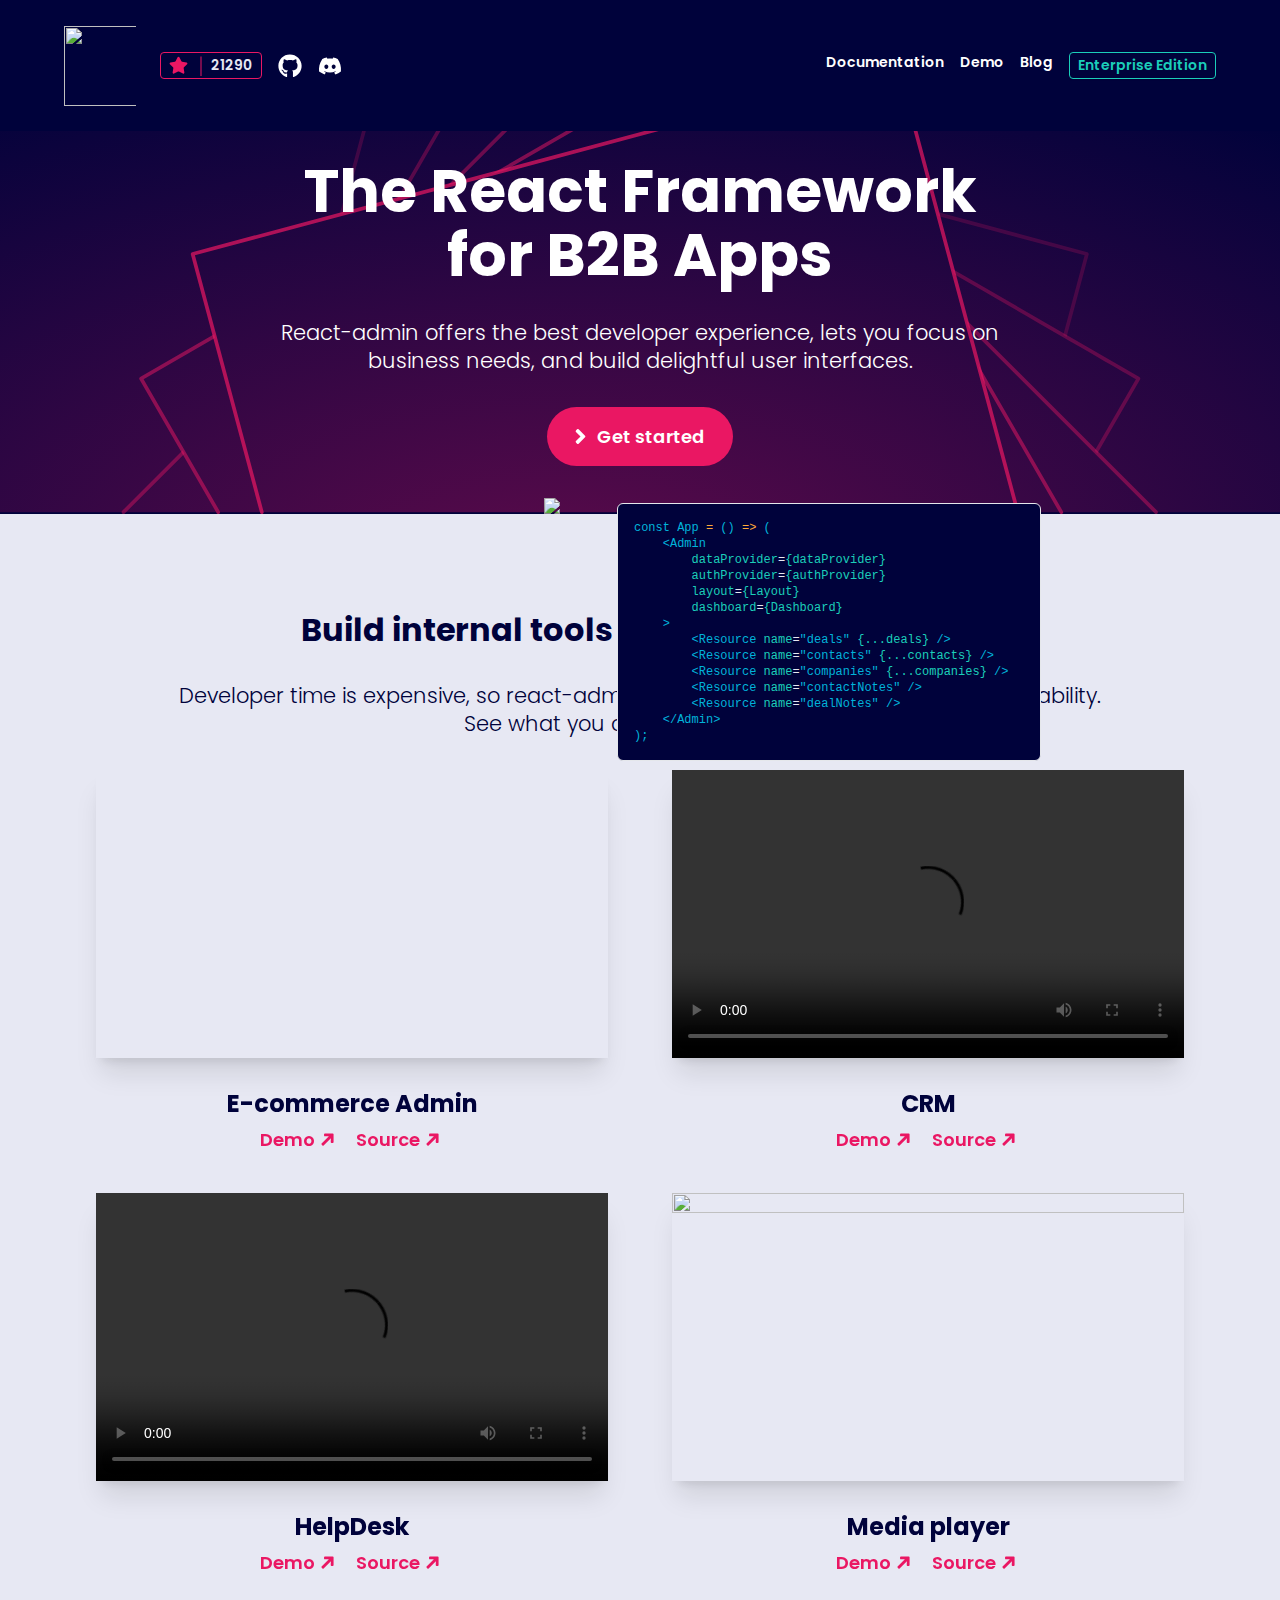
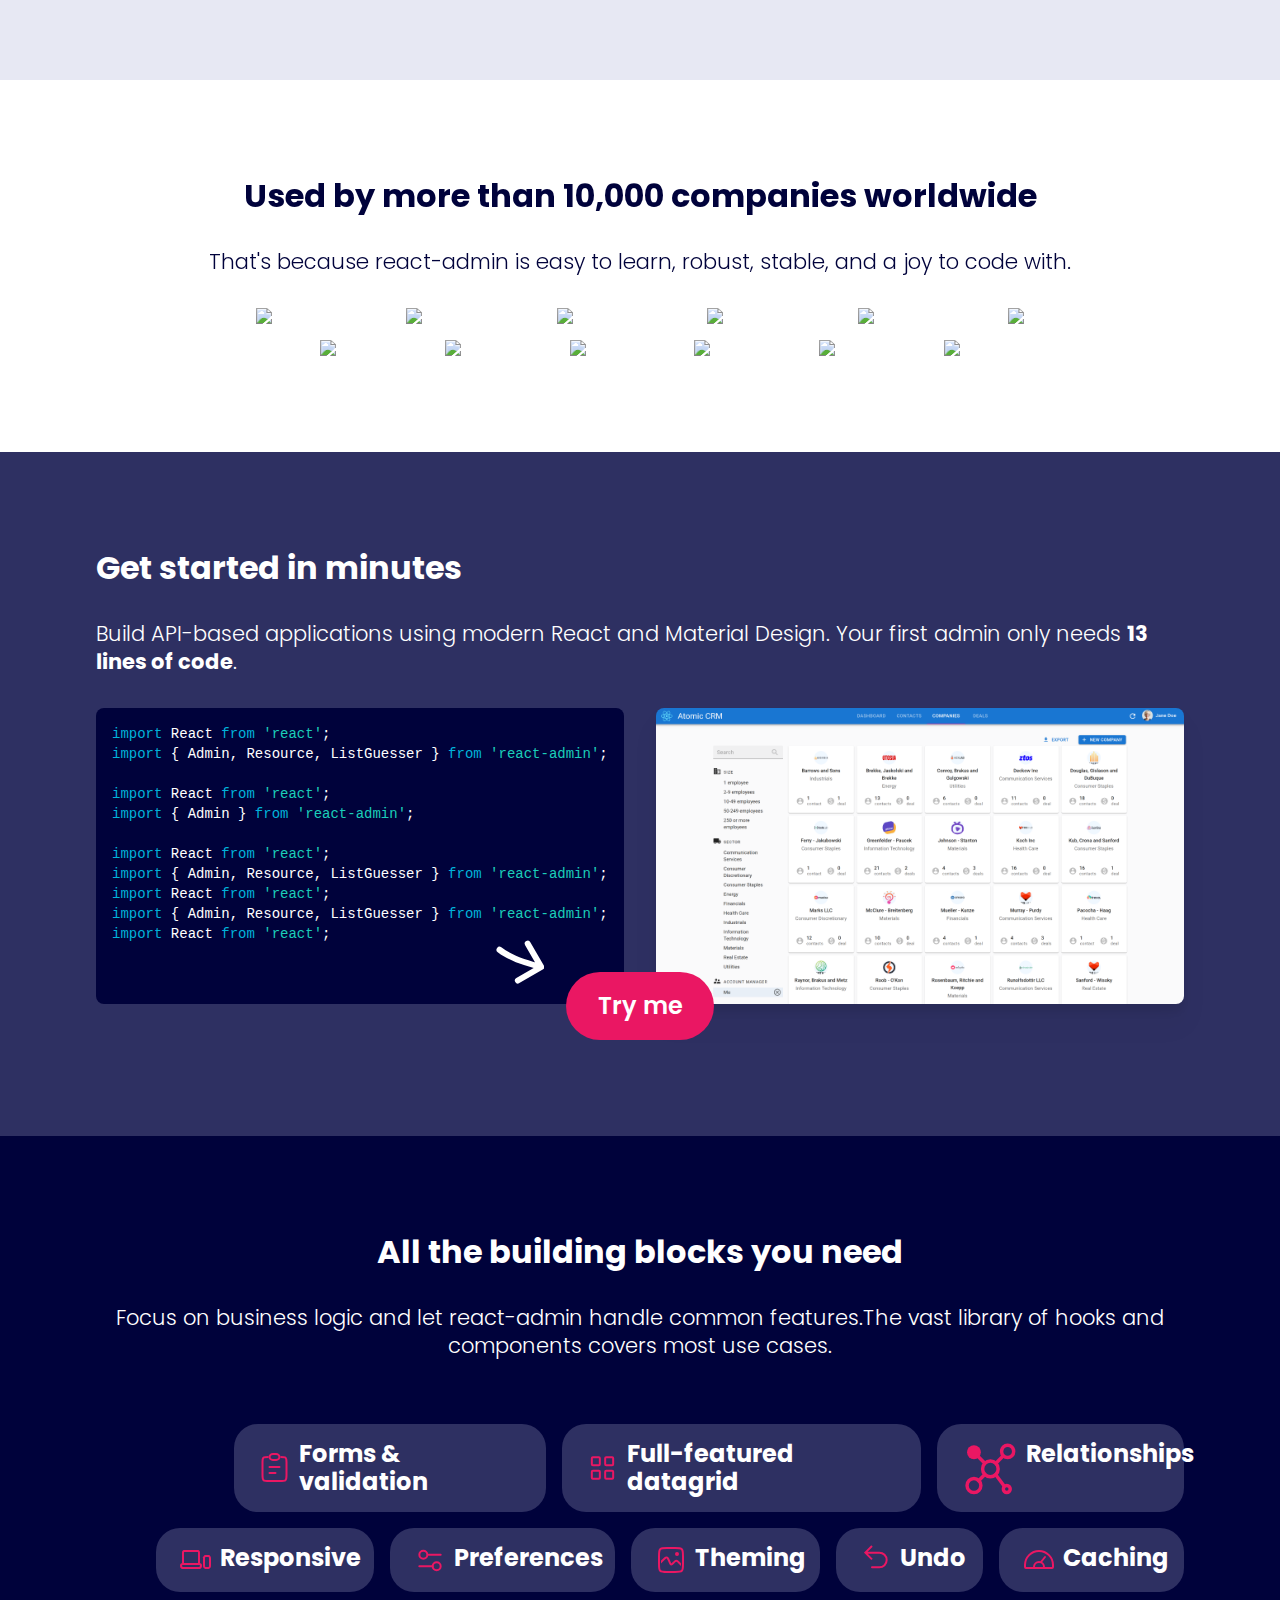
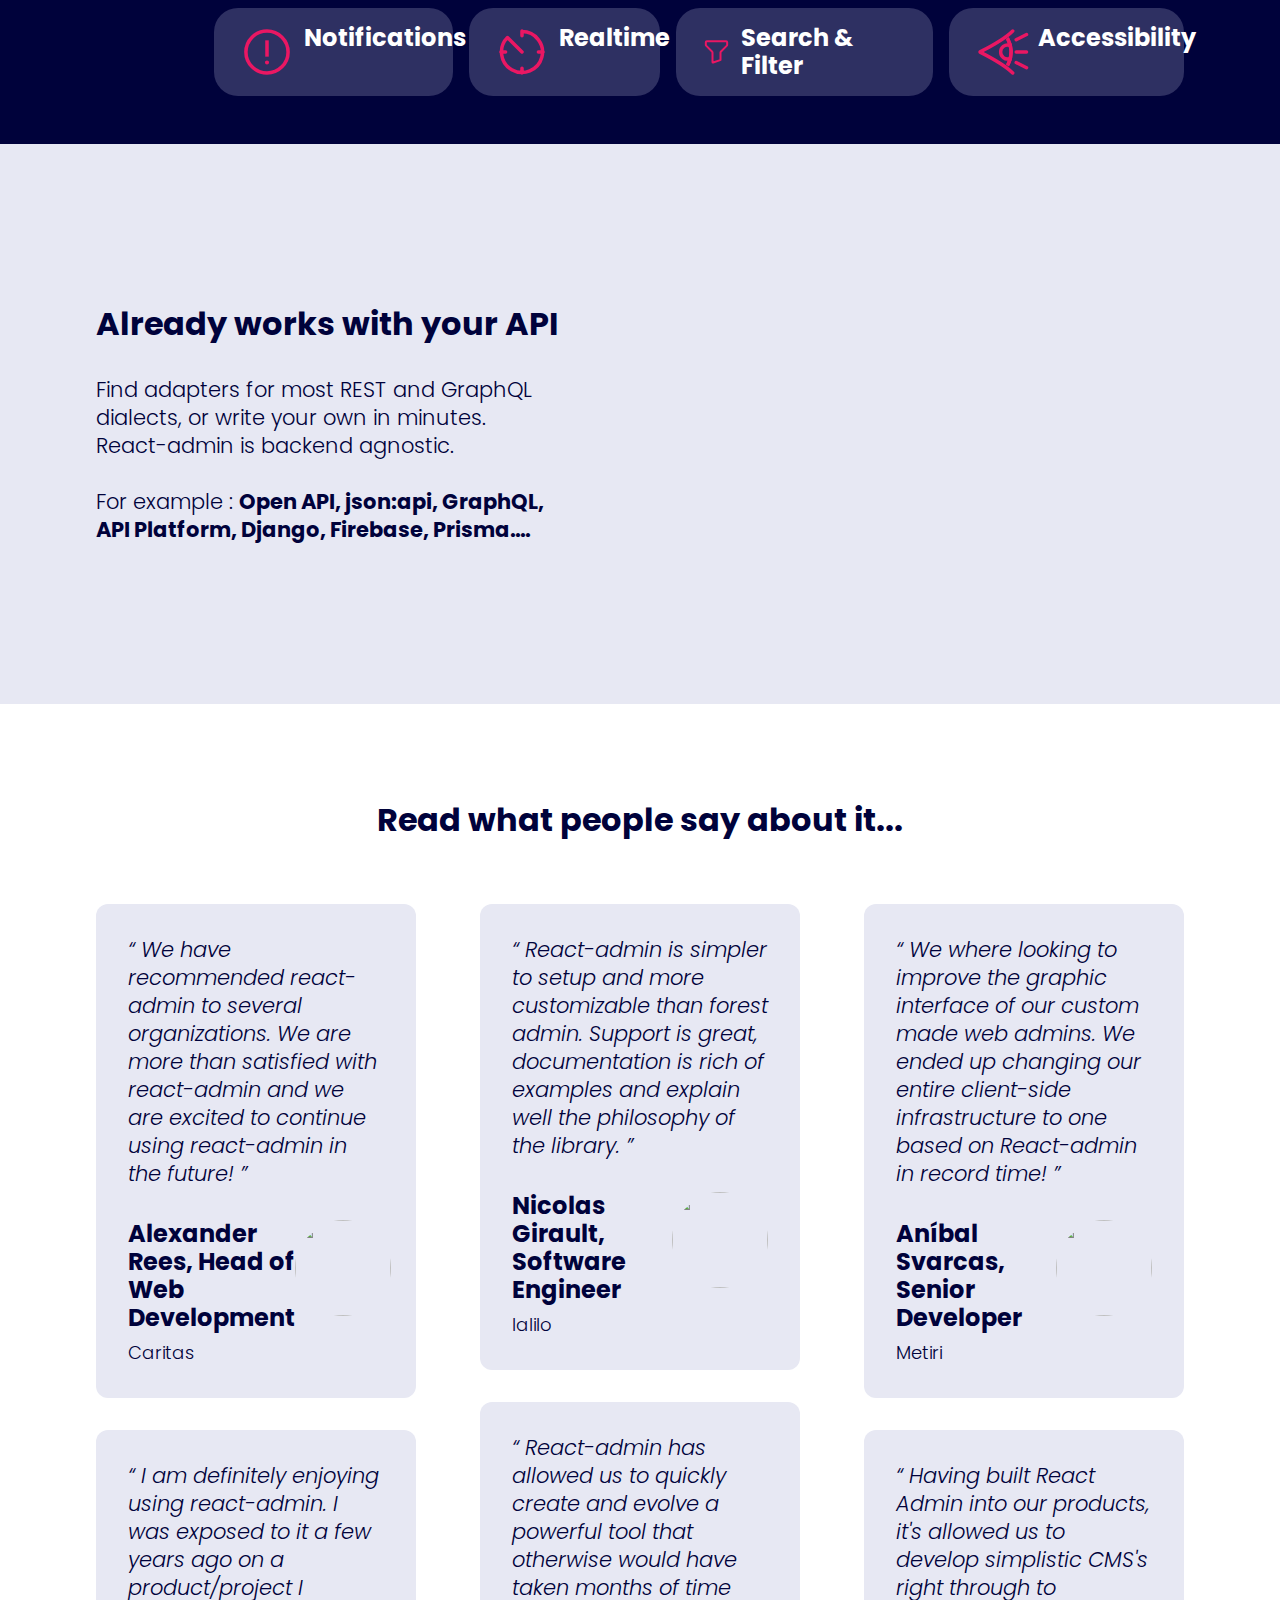
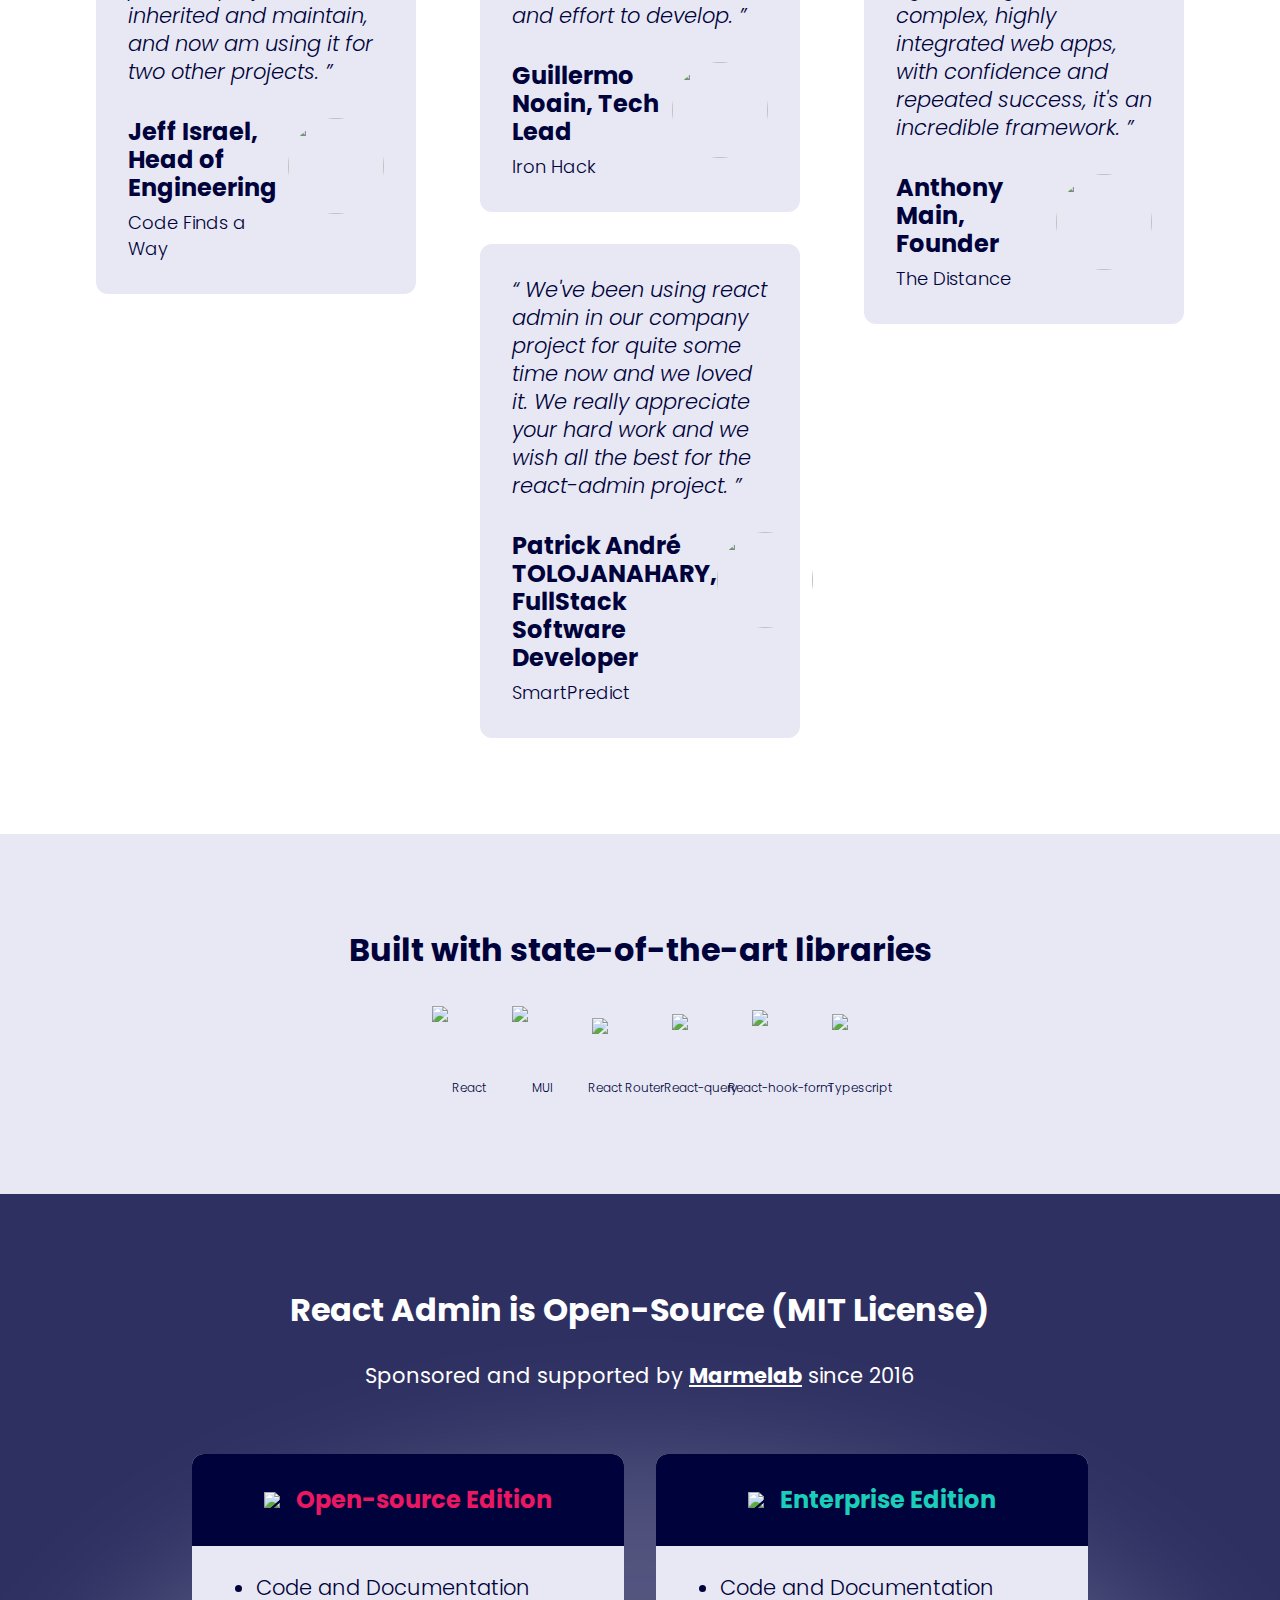
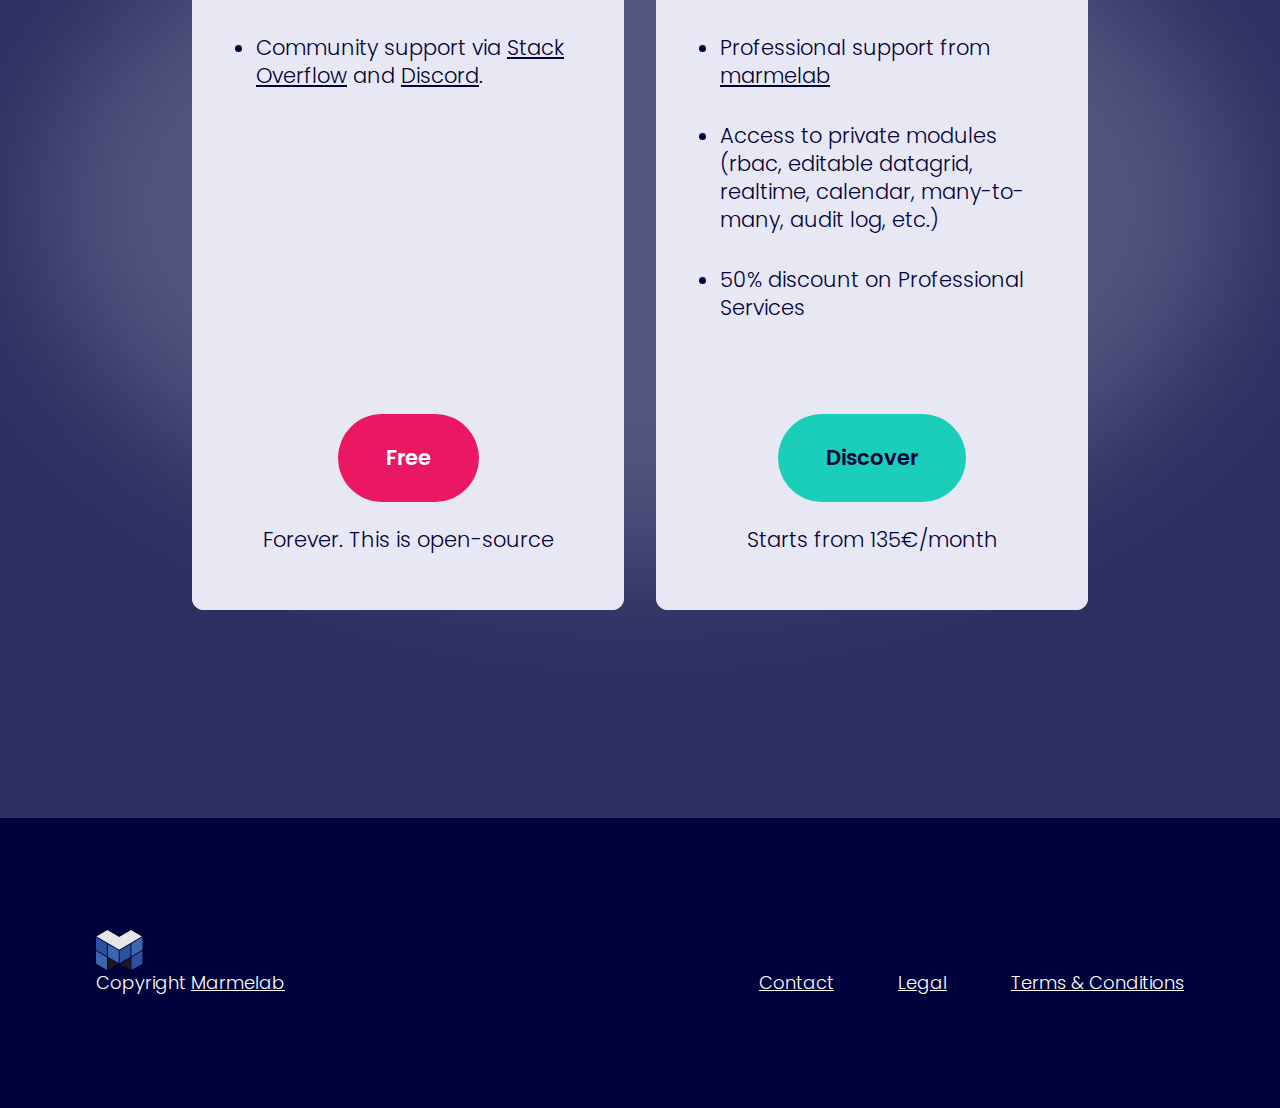
==== commit 47e4b63a: "1 col instead of 2 for oss" ====
--- a/index.html
+++ b/index.html
@@ -6,14 +6,19 @@
 		<meta name="viewport" content="width=device-width, initial-scale=1.0" />
 		<title>React-admin Open-source Edition</title>
 		
-		<link rel="stylesheet" href="./assets/main-311ec694.css">
+		<link rel="stylesheet" href="./assets/main-d241de2b.css">
 	</head>
 	<body>
 		<section class="bg-[#00023b] text-white">
-			<div class="mx-auto max-w-[1440px] px-16 py-6">
+			<div
+				class="mx-auto max-w-screen-xl px-4 py-4 md:px-8 md:py-4 lg:px-16 lg:py-6"
+			>
 				<div class="flex justify-between">
 					<div class="flex items-center gap-4">
-						<img src="./ra-oe.svg" class="pr-2" />
+						<img
+							src="./ra-oe.svg"
+							class="h-12 w-12 pr-2 md:h-16 md:w-16 lg:h-20 lg:w-20"
+						/>
 						<a
 							class="inline-block rounded border border-[#ea1763] px-2 py-0.5 text-[14px] font-semibold leading-[21px] text-[#ea1763]"
 							href="https://github.com/marmelab/react-admin"
@@ -44,7 +49,7 @@
 						</a>
 					</div>
 					<ul
-						class="flex justify-end gap-4 py-7 text-[14px] font-semibold leading-[21px]"
+						class="hidden justify-end gap-4 py-7 text-[12px] font-semibold leading-[18px] md:flex lg:text-[14px] lg:leading-[21px]"
 					>
 						<li>
 							<a class="hover:underline" href="/react-admin/documentation.html"
@@ -60,7 +65,7 @@
 						<li>
 							<a
 								href="./enterprise.html"
-								class="inline-flex items-center rounded border border-[#1bceb9] px-2 py-0.5 text-[14px] font-semibold leading-[21px] text-[#1bceb9] shadow-sm hover:border-[#00023b] hover:bg-[#1bceb9] hover:text-[#00023b]"
+								class="inline-flex items-center rounded border border-[#1bceb9] px-2 py-0.5 text-[#1bceb9] shadow-sm hover:border-[#00023b] hover:bg-[#1bceb9] hover:text-[#00023b]"
 							>
 								Enterprise Edition
 							</a>
@@ -72,12 +77,16 @@
 		<section
 			class="bg-[#00023b] bg-[url('/bg-hero-oss_1.svg')] bg-bottom bg-no-repeat text-white"
 		>
-			<div class="mx-auto max-w-[1440px] px-16 pt-7">
+			<div class="mx-auto max-w-screen-xl px-16 pt-7">
 				<div class="text-center">
-					<h1 class="text-[60px] font-bold leading-[64px]">
+					<h1
+						class="px-4 text-[36px] font-bold leading-[42px] md:px-0 md:text-[48px] md:leading-[54px] lg:text-[60px] lg:leading-[64px]"
+					>
 						The React Framework<br />for B2B Apps
 					</h1>
-					<h2 class="mt-8 text-[21px] font-light leading-[28px]">
+					<h2
+						class="mt-4 px-4 text-[18px] font-light leading-[26px] md:mt-8 md:px-0 lg:text-[21px] lg:leading-[28px]"
+					>
 						React-admin offers the best developer experience, lets you focus
 						on<br />business needs, and build delightful user interfaces.
 					</h2>
@@ -123,17 +132,23 @@
 				</div>
 			</div>
 		</section>
-		<section class="bg-[#e7e8f3] px-24 py-24 text-[#00023b]">
-			<div class="mx-auto max-w-[1440px]">
-				<h1 class="text-center text-[32px] font-bold leading-[40px]">
+		<section class="bg-[#e7e8f3] px-12 py-4 text-[#00023b] lg:px-24 lg:py-24">
+			<div class="mx-auto max-w-screen-xl">
+				<h1
+					class="text-center text-[28px] font-bold leading-[34px] lg:text-[32px] lg:leading-[40px]"
+				>
 					Build internal tools / ERPs / B2B apps, fast
 				</h1>
-				<h2 class="mt-8 text-center text-[21px] font-light leading-[28px]">
+				<h2
+					class="mt-8 text-center text-[18px] font-light leading-[26px] lg:text-[21px] lg:leading-[28px]"
+				>
 					Developer time is expensive, so react-admin focuses on productivity
 					and maintainability.<br />
 					See what you can build in a week.
 				</h2>
-				<ul class="mt-8 grid grid-cols-2 gap-x-16 gap-y-8 text-center">
+				<ul
+					class="mt-8 grid grid-cols-1 gap-x-8 gap-y-8 text-center md:grid-cols-2 lg:gap-x-16 lg:gap-y-8"
+				>
 					<li>
 						<iframe
 							src="https://player.vimeo.com/video/474999017/?h=4557e43b02&color=EA1763&title=0&byline=0&portrait=0"
@@ -257,12 +272,16 @@
 				</ul>
 			</div>
 		</section>
-		<section class="bg-white p-24 text-[#00023b]">
-			<div class="mx-auto max-w-[1440px]">
-				<h1 class="mb-8 text-center text-[32px] font-bold leading-[40px]">
+		<section class="bg-white p-8 text-[#00023b] lg:p-24">
+			<div class="mx-auto max-w-screen-xl">
+				<h1
+					class="mb-8 text-center text-[28px] font-bold leading-[34px] lg:text-[32px] lg:leading-[40px]"
+				>
 					Used by more than 10,000 companies worldwide
 				</h1>
-				<p class="mb-8 text-center text-[21px] font-light leading-[28px]">
+				<p
+					class="mb-8 text-center text-[18px] font-light leading-[26px] lg:text-[21px] lg:leading-[28px]"
+				>
 					That's because react-admin is easy to learn, robust, stable, and a joy
 					to code with.
 				</p>
@@ -284,12 +303,16 @@
 				</ul>
 			</div>
 		</section>
-		<section class="bg-[#2e3062] p-24 px-24 pb-14 text-white">
-			<div class="mx-auto max-w-[1440px]">
-				<h1 class="text-[32px] font-bold leading-[40px]">
+		<section class="bg-[#2e3062] p-12 pb-14 text-white lg:p-24">
+			<div class="mx-auto max-w-screen-xl">
+				<h1
+					class="text-[28px] font-bold leading-[34px] lg:text-[32px] lg:leading-[40px]"
+				>
 					Get started in minutes
 				</h1>
-				<p class="mt-8 mb-8 text-[21px] font-light leading-[28px]">
+				<p
+					class="mt-8 mb-8 text-[18px] font-light leading-[26px] lg:text-[21px] lg:leading-[28px]"
+				>
 					Build API-based applications using modern React and Material Design.
 					Your first admin only needs <b class="font-bold">13 lines of code</b>.
 				</p>
@@ -356,11 +379,15 @@
 			</div>
 		</section>
 		<section class="bg-[#00023b] p-24 text-[#999bba]" style="height: 608px">
-			<div class="mx-auto max-w-[1440px] text-white">
-				<h1 class="text-center text-[32px] font-bold leading-[40px]">
+			<div class="mx-auto max-w-screen-xl text-white">
+				<h1
+					class="text-center text-[28px] font-bold leading-[34px] lg:text-[32px] lg:leading-[40px]"
+				>
 					All the building blocks you need
 				</h1>
-				<p class="mt-8 mb-16 text-center text-[21px] font-light leading-[28px]">
+				<p
+					class="mt-8 mb-16 text-center text-[18px] font-light leading-[26px] lg:text-[21px] lg:leading-[28px]"
+				>
 					Focus on business logic and let react-admin handle common features.The
 					vast library of hooks and components covers most use cases.
 				</p>
@@ -493,22 +520,30 @@
 			</div>
 		</section>
 		<section
-			class="bg-[#e7e8f3] p-24 py-40 text-[#00023b]"
+			class="bg-[#e7e8f3] bg-no-repeat p-24 py-40 text-[#00023b]"
 			style="
 				background-image: url('frame_1.svg'), url('group_31.svg'),
 					url('group_31.svg');
-				background-repeat: no-repeat;
+				/*
 				background-position: bottom 96px left 702px, top -180px left 853px,
-					top 380px left 853px;
+					top 380px left 853px; */
+
+				background-position: calc(100% - 20px) calc(50%),
+					calc(100% - 180px) calc(0% - 180px),
+					calc(100% - 180px) calc(100% + 190px);
 			"
 		>
-			<div class="mx-auto max-w-[1440px]">
+			<div class="mx-auto max-w-screen-xl">
 				<div class="grid grid-cols-2 gap-40">
 					<div>
-						<h1 class="text-[32px] font-bold leading-[40px]">
+						<h1
+							class="text-[28px] font-bold leading-[34px] lg:text-[32px] lg:leading-[40px]"
+						>
 							Already works with your API
 						</h1>
-						<p class="mt-8 text-[21px] font-light leading-[28px]">
+						<p
+							class="mt-8 text-[18px] font-light leading-[26px] lg:text-[21px] lg:leading-[28px]"
+						>
 							Find adapters for most REST and GraphQL dialects, or write your
 							own in minutes. React-admin is backend agnostic.<br /><br />For
 							example :
@@ -521,13 +556,17 @@
 				</div>
 			</div>
 		</section>
-		<section class="bg-white p-24 text-[#00023b]">
-			<div class="mx-auto max-w-[1440px]">
-				<h1 class="mb-16 text-center text-[32px] font-bold leading-[40px]">
+		<section class="bg-white px-12 py-4 text-[#00023b] lg:p-24">
+			<div class="mx-auto max-w-screen-xl">
+				<h1
+					class="mb-16 text-center text-[28px] font-bold leading-[34px] lg:text-[32px] lg:leading-[40px]"
+				>
 					Read what people say about it...
 				</h1>
 			</div>
-			<div class="columns-3 gap-16 space-y-8">
+			<div
+				class="columns-1 gap-8 space-y-8 md:columns-2 lg:columns-3 lg:gap-16"
+			>
 				<blockquote
 					class="break-inside-avoid-column rounded-xl bg-[#e7e8f3] p-8"
 				>
@@ -702,8 +741,10 @@
 			</div>
 		</section>
 		<section class="bg-[#e7e8f3] py-24 text-[#00023b]">
-			<div class="mx-auto max-w-[1440px]">
-				<h1 class="mb-8 text-center text-[32px] font-bold leading-[40px]">
+			<div class="mx-auto max-w-screen-xl">
+				<h1
+					class="mb-8 text-center text-[28px] font-bold leading-[34px] lg:text-[32px] lg:leading-[40px]"
+				>
 					Built with state-of-the-art libraries
 				</h1>
 
@@ -750,14 +791,16 @@
 			</div>
 		</section>
 		<section
-			class="bg-[#2e3062] bg-no-repeat px-16 pb-52 pt-24 text-white"
+			class="bg-[#2e3062] bg-no-repeat px-12 pb-52 pt-16 text-white lg:px-16 lg:pt-24"
 			style="
 				background-image: url('group_4.svg'), url('ellipse_51.svg');
 				background-position: bottom -714px center, center;
 			"
 		>
-			<div class="mx-auto max-w-[1440px]">
-				<h1 class="mb-8 text-center text-[32px] font-bold leading-[40px]">
+			<div class="mx-auto max-w-screen-xl">
+				<h1
+					class="mb-8 text-center text-[28px] font-bold leading-[34px] lg:text-[32px] lg:leading-[40px]"
+				>
 					React Admin is Open-Source (MIT License)
 				</h1>
 				<p class="text-center text-[21px] leading-[28px]">
@@ -765,10 +808,10 @@
 					<a class="font-bold underline hover:no-underline" href="">Marmelab</a>
 					since 2016
 				</p>
-				<div class="isolate mx-0 mt-8 grid grid-cols-2 gap-x-8 px-32">
-					<div
-						class="mt-8 flex flex-col justify-between rounded-xl bg-[#e7e8f3]"
-					>
+				<div
+					class="isolate mx-0 mt-16 grid grid-cols-1 gap-x-8 px-0 md:grid-cols-2 lg:px-32"
+				>
+					<div class="flex flex-col justify-between rounded-xl bg-[#e7e8f3]">
 						<div>
 							<div class="rounded-xl rounded-b-none bg-[#00023b] p-8">
 								<h2
@@ -794,7 +837,7 @@
 							</ul>
 						</div>
 						<div
-							class="rounded-xl rounded-t-none bg-[#e7e8f3] p-8 pt-16 text-center"
+							class="rounded-xl rounded-t-none bg-[#e7e8f3] p-8 pt-0 text-center lg:pt-16"
 						>
 							<a
 								href="https://www.npmjs.com/package/react-admin"
@@ -808,9 +851,7 @@
 							</p>
 						</div>
 					</div>
-					<div
-						class="mt-8 flex flex-col justify-between rounded-xl bg-[#e7e8f3]"
-					>
+					<div class="flex flex-col justify-between rounded-xl bg-[#e7e8f3]">
 						<div>
 							<div class="rounded-xl rounded-b-none bg-[#00023b] p-8">
 								<h2
@@ -837,7 +878,7 @@
 							</ul>
 						</div>
 						<div
-							class="rounded-xl rounded-t-none bg-[#e7e8f3] p-8 pt-16 text-center"
+							class="rounded-xl rounded-t-none bg-[#e7e8f3] p-8 pt-0 text-center lg:pt-16"
 						>
 							<a
 								href="./enterprise.html"
@@ -854,37 +895,89 @@
 				</div>
 			</div>
 		</section>
-		<footer class="bg-[#00023b] p-24 py-8 text-white">
+		<!-- <footer
+			class="hidden bg-[#00023b] px-4 py-0 text-white md:px-12 lg:px-24 lg:py-8"
+		>
 			<div
-				class="mx-auto flex max-w-[1440px] items-end justify-between py-20 text-[18px] font-light leading-[26px]"
+				class="lg:py-22 mx-auto flex max-w-screen-xl flex-col items-start justify-between py-8 text-[18px] font-light leading-[26px] md:flex-row md:items-end md:py-16"
+			>
+				<div
+					class="order-2 mt-8 flex flex-col justify-center space-y-8 md:mt-0 md:flex-row md:space-x-16"
+				>
+					<a
+						href="mailto:react-admin-ee@marmelab.com"
+						class="underline hover:no-underline"
+						>Contact</a
+					>
+					<a
+						href="https://marmelab.com/fr/legal"
+						class="underline hover:no-underline"
+						>Legal</a
+					>
+					<a
+						href="https://marmelab.com/ra-enterprise/assets/MARMELAB_Services_Terms_2022_11_22.pdf"
+						class="underline hover:no-underline"
+						>Terms & Conditions</a
+					>
+				</div>
+				<div class="order-1">
+					<img src="/marmelab.png" class="pb-4" />
+					Copyright
+					<a href="https://marmelab.com/" class="underline hover:no-underline"
+						>Marmelab</a
+					>
+				</div>
+			</div>
+		</footer> -->
+		<footer class="bg-[#00023b] px-4 py-0 text-white md:px-12 lg:px-24 lg:py-8">
+			<div
+				class="mx-auto flex max-w-screen-xl items-end justify-between py-20 text-[18px] font-light leading-[26px]"
 			>
 				<div class="order-2 flex justify-center space-x-16">
 					<a
-						href="mailto:info@marmelab.com"
+						href="mailto:react-admin-ee@marmelab.com"
 						class="underline hover:no-underline"
 						>Contact</a
 					>
-					<a href="#" class="underline hover:no-underline">Legal</a>
-					<a href="#" class="underline hover:no-underline"
+					<a
+						href="https://marmelab.com/fr/legal"
+						class="underline hover:no-underline"
+						>Legal</a
+					>
+					<a
+						href="https://marmelab.com/ra-enterprise/assets/MARMELAB_Services_Terms_2022_11_22.pdf"
+						class="underline hover:no-underline"
 						>Terms & Conditions</a
 					>
 				</div>
 				<div class="order-1">
 					<img src="./marmelab.png" />
-					Copyright <a href="#">Marmelab</a>
+					Copyright
+					<a href="https://marmelab.com/" class="underline hover:no-underline"
+						>Marmelab</a
+					>
 				</div>
 			</div>
 		</footer>
+		<!-- <div class="absolute top-0 opacity-30">
+			<img
+				class="max-[1439px]:hidden min-[1441px]:hidden"
+				src="/figma_oss_1440.png"
+			/>
+			<img
+				class="max-[1279px]:hidden min-[1281px]:hidden"
+				src="/figma_oss_1280.png"
+			/>
+			<img
+				class="max-[959px]:hidden min-[961px]:hidden"
+				src="/figma_oss_960.png"
+			/>
+			<img
+				class="max-[359px]:hidden min-[361px]:hidden"
+				src="/figma_oss_360.png"
+			/>
+		</div> -->
 		<!--
-			<img
-				class="absolute top-0 opacity-50"
-				src="/figma_oe_3.png"
-				style="top: 45px"
-			/>
-
-			<img class="absolute top-0 opacity-20" src="/figma_oe_2.png" />
-			<img class="absolute top-0 opacity-20" src="/figma_oe_1.png" />
-			<img class="absolute top-0 opacity-20" src="/figma_oe.png" />
 		<script type="module" src="./src/open-source.ts"></script>
 		--></body>
 </html>
--- a/assets/main-d241de2b.css
+++ b/assets/main-d241de2b.css
@@ -0,0 +1 @@
+@import"https://fonts.googleapis.com/css2?family=Poppins:ital,wght@0,300;0,600;0,700;1,300&display=swap";*,:before,:after{box-sizing:border-box;border-width:0;border-style:solid;border-color:#e5e7eb}:before,:after{--tw-content: ""}html{line-height:1.5;-webkit-text-size-adjust:100%;-moz-tab-size:4;-o-tab-size:4;tab-size:4;font-family:Poppins,ui-sans-serif,system-ui,-apple-system,BlinkMacSystemFont,Segoe UI,Roboto,Helvetica Neue,Arial,Noto Sans,sans-serif,"Apple Color Emoji","Segoe UI Emoji",Segoe UI Symbol,"Noto Color Emoji";font-feature-settings:normal}body{margin:0;line-height:inherit}hr{height:0;color:inherit;border-top-width:1px}abbr:where([title]){-webkit-text-decoration:underline dotted;text-decoration:underline dotted}h1,h2,h3,h4,h5,h6{font-size:inherit;font-weight:inherit}a{color:inherit;text-decoration:inherit}b,strong{font-weight:bolder}code,kbd,samp,pre{font-family:ui-monospace,SFMono-Regular,Menlo,Monaco,Consolas,Liberation Mono,Courier New,monospace;font-size:1em}small{font-size:80%}sub,sup{font-size:75%;line-height:0;position:relative;vertical-align:baseline}sub{bottom:-.25em}sup{top:-.5em}table{text-indent:0;border-color:inherit;border-collapse:collapse}button,input,optgroup,select,textarea{font-family:inherit;font-size:100%;font-weight:inherit;line-height:inherit;color:inherit;margin:0;padding:0}button,select{text-transform:none}button,[type=button],[type=reset],[type=submit]{-webkit-appearance:button;background-color:transparent;background-image:none}:-moz-focusring{outline:auto}:-moz-ui-invalid{box-shadow:none}progress{vertical-align:baseline}::-webkit-inner-spin-button,::-webkit-outer-spin-button{height:auto}[type=search]{-webkit-appearance:textfield;outline-offset:-2px}::-webkit-search-decoration{-webkit-appearance:none}::-webkit-file-upload-button{-webkit-appearance:button;font:inherit}summary{display:list-item}blockquote,dl,dd,h1,h2,h3,h4,h5,h6,hr,figure,p,pre{margin:0}fieldset{margin:0;padding:0}legend{padding:0}ol,ul,menu{list-style:none;margin:0;padding:0}textarea{resize:vertical}input::-moz-placeholder,textarea::-moz-placeholder{opacity:1;color:#9ca3af}input::placeholder,textarea::placeholder{opacity:1;color:#9ca3af}button,[role=button]{cursor:pointer}:disabled{cursor:default}img,svg,video,canvas,audio,iframe,embed,object{display:block;vertical-align:middle}img,video{max-width:100%;height:auto}[hidden]{display:none}*,:before,:after{--tw-border-spacing-x: 0;--tw-border-spacing-y: 0;--tw-translate-x: 0;--tw-translate-y: 0;--tw-rotate: 0;--tw-skew-x: 0;--tw-skew-y: 0;--tw-scale-x: 1;--tw-scale-y: 1;--tw-pan-x: ;--tw-pan-y: ;--tw-pinch-zoom: ;--tw-scroll-snap-strictness: proximity;--tw-ordinal: ;--tw-slashed-zero: ;--tw-numeric-figure: ;--tw-numeric-spacing: ;--tw-numeric-fraction: ;--tw-ring-inset: ;--tw-ring-offset-width: 0px;--tw-ring-offset-color: #fff;--tw-ring-color: rgb(59 130 246 / .5);--tw-ring-offset-shadow: 0 0 #0000;--tw-ring-shadow: 0 0 #0000;--tw-shadow: 0 0 #0000;--tw-shadow-colored: 0 0 #0000;--tw-blur: ;--tw-brightness: ;--tw-contrast: ;--tw-grayscale: ;--tw-hue-rotate: ;--tw-invert: ;--tw-saturate: ;--tw-sepia: ;--tw-drop-shadow: ;--tw-backdrop-blur: ;--tw-backdrop-brightness: ;--tw-backdrop-contrast: ;--tw-backdrop-grayscale: ;--tw-backdrop-hue-rotate: ;--tw-backdrop-invert: ;--tw-backdrop-opacity: ;--tw-backdrop-saturate: ;--tw-backdrop-sepia: }::backdrop{--tw-border-spacing-x: 0;--tw-border-spacing-y: 0;--tw-translate-x: 0;--tw-translate-y: 0;--tw-rotate: 0;--tw-skew-x: 0;--tw-skew-y: 0;--tw-scale-x: 1;--tw-scale-y: 1;--tw-pan-x: ;--tw-pan-y: ;--tw-pinch-zoom: ;--tw-scroll-snap-strictness: proximity;--tw-ordinal: ;--tw-slashed-zero: ;--tw-numeric-figure: ;--tw-numeric-spacing: ;--tw-numeric-fraction: ;--tw-ring-inset: ;--tw-ring-offset-width: 0px;--tw-ring-offset-color: #fff;--tw-ring-color: rgb(59 130 246 / .5);--tw-ring-offset-shadow: 0 0 #0000;--tw-ring-shadow: 0 0 #0000;--tw-shadow: 0 0 #0000;--tw-shadow-colored: 0 0 #0000;--tw-blur: ;--tw-brightness: ;--tw-contrast: ;--tw-grayscale: ;--tw-hue-rotate: ;--tw-invert: ;--tw-saturate: ;--tw-sepia: ;--tw-drop-shadow: ;--tw-backdrop-blur: ;--tw-backdrop-brightness: ;--tw-backdrop-contrast: ;--tw-backdrop-grayscale: ;--tw-backdrop-hue-rotate: ;--tw-backdrop-invert: ;--tw-backdrop-opacity: ;--tw-backdrop-saturate: ;--tw-backdrop-sepia: }.container{width:100%}@media (min-width: 360px){.container{max-width:360px}}@media (min-width: 960px){.container{max-width:960px}}@media (min-width: 1280px){.container{max-width:1280px}}@media (min-width: 1440px){.container{max-width:1440px}}.fixed{position:fixed}.absolute{position:absolute}.relative{position:relative}.bottom-0{bottom:0px}.left-\[-4\%\]{left:-4%}.left-\[0\%\]{left:0%}.left-\[48\%\]{left:48%}.left-\[calc\(50\%-9rem\)\]{left:calc(50% - 9rem)}.top-0{top:0px}.top-\[-2rem\]{top:-2rem}.top-\[-50\%\]{top:-50%}.top-\[34\%\]{top:34%}.top-\[44\%\]{top:44%}.isolate{isolation:isolate}.order-1{order:1}.order-2{order:2}.m-2{margin:.5rem}.mx-0{margin-left:0;margin-right:0}.mx-auto{margin-left:auto;margin-right:auto}.my-6{margin-top:1.5rem;margin-bottom:1.5rem}.-ml-1{margin-left:-.25rem}.-ml-14{margin-left:-3.5rem}.-ml-2{margin-left:-.5rem}.-ml-3{margin-left:-.75rem}.-ml-44{margin-left:-11rem}.-ml-6{margin-left:-1.5rem}.-mr-0{margin-right:-0px}.-mr-0\.5{margin-right:-.125rem}.-mt-8{margin-top:-2rem}.mb-0{margin-bottom:0}.mb-10{margin-bottom:2.5rem}.mb-12{margin-bottom:3rem}.mb-16{margin-bottom:4rem}.mb-2{margin-bottom:.5rem}.mb-24{margin-bottom:6rem}.mb-4{margin-bottom:1rem}.mb-8{margin-bottom:2rem}.ml-1{margin-left:.25rem}.ml-14{margin-left:3.5rem}.ml-16{margin-left:4rem}.ml-2{margin-left:.5rem}.ml-5{margin-left:1.25rem}.ml-6{margin-left:1.5rem}.ml-8{margin-left:2rem}.mr-2{margin-right:.5rem}.mr-2\.5{margin-right:.625rem}.mr-4{margin-right:1rem}.mt-1{margin-top:.25rem}.mt-12{margin-top:3rem}.mt-16{margin-top:4rem}.mt-4{margin-top:1rem}.mt-44{margin-top:11rem}.mt-8{margin-top:2rem}.mt-\[-36px\]{margin-top:-36px}.block{display:block}.inline-block{display:inline-block}.flex{display:flex}.inline-flex{display:inline-flex}.table{display:table}.grid{display:grid}.contents{display:contents}.hidden{display:none}.aspect-video{aspect-ratio:16 / 9}.h-10{height:2.5rem}.h-11{height:2.75rem}.h-12{height:3rem}.h-20{height:5rem}.h-24{height:6rem}.h-3{height:.75rem}.h-3\.5{height:.875rem}.h-40{height:10rem}.h-48{height:12rem}.h-5{height:1.25rem}.h-8{height:2rem}.h-\[156px\]{height:156px}.h-\[221px\]{height:221px}.w-10{width:2.5rem}.w-12{width:3rem}.w-20{width:5rem}.w-24{width:6rem}.w-3{width:.75rem}.w-3\.5{width:.875rem}.w-40{width:10rem}.w-48{width:12rem}.w-5{width:1.25rem}.w-8{width:2rem}.w-\[320px\]{width:320px}.w-\[321px\]{width:321px}.w-full{width:100%}.min-w-max{min-width:-moz-max-content;min-width:max-content}.max-w-screen-xl{max-width:1440px}.transform{transform:translate(var(--tw-translate-x),var(--tw-translate-y)) rotate(var(--tw-rotate)) skew(var(--tw-skew-x)) skewY(var(--tw-skew-y)) scaleX(var(--tw-scale-x)) scaleY(var(--tw-scale-y))}.list-disc{list-style-type:disc}.columns-1{-moz-columns:1;columns:1}.break-inside-avoid-column{-moz-column-break-inside:avoid;break-inside:avoid-column}.grid-flow-col{grid-auto-flow:column}.grid-cols-1{grid-template-columns:repeat(1,minmax(0,1fr))}.grid-cols-2{grid-template-columns:repeat(2,minmax(0,1fr))}.flex-col{flex-direction:column}.items-start{align-items:flex-start}.items-end{align-items:flex-end}.items-center{align-items:center}.justify-end{justify-content:flex-end}.justify-center{justify-content:center}.justify-between{justify-content:space-between}.gap-1{gap:.25rem}.gap-16{gap:4rem}.gap-2{gap:.5rem}.gap-24{gap:6rem}.gap-4{gap:1rem}.gap-40{gap:10rem}.gap-8{gap:2rem}.gap-x-16{-moz-column-gap:4rem;column-gap:4rem}.gap-x-8{-moz-column-gap:2rem;column-gap:2rem}.gap-y-8{row-gap:2rem}.space-x-16>:not([hidden])~:not([hidden]){--tw-space-x-reverse: 0;margin-right:calc(4rem * var(--tw-space-x-reverse));margin-left:calc(4rem * calc(1 - var(--tw-space-x-reverse)))}.space-x-4>:not([hidden])~:not([hidden]){--tw-space-x-reverse: 0;margin-right:calc(1rem * var(--tw-space-x-reverse));margin-left:calc(1rem * calc(1 - var(--tw-space-x-reverse)))}.space-x-8>:not([hidden])~:not([hidden]){--tw-space-x-reverse: 0;margin-right:calc(2rem * var(--tw-space-x-reverse));margin-left:calc(2rem * calc(1 - var(--tw-space-x-reverse)))}.space-y-12>:not([hidden])~:not([hidden]){--tw-space-y-reverse: 0;margin-top:calc(3rem * calc(1 - var(--tw-space-y-reverse)));margin-bottom:calc(3rem * var(--tw-space-y-reverse))}.space-y-16>:not([hidden])~:not([hidden]){--tw-space-y-reverse: 0;margin-top:calc(4rem * calc(1 - var(--tw-space-y-reverse)));margin-bottom:calc(4rem * var(--tw-space-y-reverse))}.space-y-2>:not([hidden])~:not([hidden]){--tw-space-y-reverse: 0;margin-top:calc(.5rem * calc(1 - var(--tw-space-y-reverse)));margin-bottom:calc(.5rem * var(--tw-space-y-reverse))}.space-y-4>:not([hidden])~:not([hidden]){--tw-space-y-reverse: 0;margin-top:calc(1rem * calc(1 - var(--tw-space-y-reverse)));margin-bottom:calc(1rem * var(--tw-space-y-reverse))}.space-y-6>:not([hidden])~:not([hidden]){--tw-space-y-reverse: 0;margin-top:calc(1.5rem * calc(1 - var(--tw-space-y-reverse)));margin-bottom:calc(1.5rem * var(--tw-space-y-reverse))}.space-y-8>:not([hidden])~:not([hidden]){--tw-space-y-reverse: 0;margin-top:calc(2rem * calc(1 - var(--tw-space-y-reverse)));margin-bottom:calc(2rem * var(--tw-space-y-reverse))}.overflow-hidden{overflow:hidden}.overflow-x-auto{overflow-x:auto}.whitespace-nowrap{white-space:nowrap}.rounded{border-radius:.25rem}.rounded-3xl{border-radius:1.5rem}.rounded-full{border-radius:9999px}.rounded-lg{border-radius:.5rem}.rounded-md{border-radius:.375rem}.rounded-xl{border-radius:.75rem}.rounded-b-none{border-bottom-right-radius:0;border-bottom-left-radius:0}.rounded-t-none{border-top-left-radius:0;border-top-right-radius:0}.border{border-width:1px}.border-2{border-width:2px}.border-\[\#1bceb9\]{--tw-border-opacity: 1;border-color:rgb(27 206 185 / var(--tw-border-opacity))}.border-\[\#e7e8f3\]{--tw-border-opacity: 1;border-color:rgb(231 232 243 / var(--tw-border-opacity))}.border-\[\#ea1763\]{--tw-border-opacity: 1;border-color:rgb(234 23 99 / var(--tw-border-opacity))}.bg-\[\#00023b\]{--tw-bg-opacity: 1;background-color:rgb(0 2 59 / var(--tw-bg-opacity))}.bg-\[\#1bceb9\]{--tw-bg-opacity: 1;background-color:rgb(27 206 185 / var(--tw-bg-opacity))}.bg-\[\#2e3062\]{--tw-bg-opacity: 1;background-color:rgb(46 48 98 / var(--tw-bg-opacity))}.bg-\[\#999bba\]{--tw-bg-opacity: 1;background-color:rgb(153 155 186 / var(--tw-bg-opacity))}.bg-\[\#e7e8f3\]{--tw-bg-opacity: 1;background-color:rgb(231 232 243 / var(--tw-bg-opacity))}.bg-\[\#ea1763\]{--tw-bg-opacity: 1;background-color:rgb(234 23 99 / var(--tw-bg-opacity))}.bg-white{--tw-bg-opacity: 1;background-color:rgb(255 255 255 / var(--tw-bg-opacity))}.bg-\[url\(\'\/bg-hero-ee_1\.svg\'\)\]{background-image:url(../bg-hero-ee_1.svg)}.bg-\[url\(\'\/bg-hero-oss_1\.svg\'\)\]{background-image:url(../bg-hero-oss_1.svg)}.bg-bottom{background-position:bottom}.bg-no-repeat{background-repeat:no-repeat}.object-cover{-o-object-fit:cover;object-fit:cover}.object-center{-o-object-position:center;object-position:center}.p-0{padding:0}.p-0\.5{padding:.125rem}.p-1{padding:.25rem}.p-1\.5{padding:.375rem}.p-12{padding:3rem}.p-2{padding:.5rem}.p-24{padding:6rem}.p-4{padding:1rem}.p-6{padding:1.5rem}.p-7{padding:1.75rem}.p-8{padding:2rem}.px-0{padding-left:0;padding-right:0}.px-10{padding-left:2.5rem;padding-right:2.5rem}.px-12{padding-left:3rem;padding-right:3rem}.px-16{padding-left:4rem;padding-right:4rem}.px-2{padding-left:.5rem;padding-right:.5rem}.px-20{padding-left:5rem;padding-right:5rem}.px-4{padding-left:1rem;padding-right:1rem}.px-40{padding-left:10rem;padding-right:10rem}.px-5{padding-left:1.25rem;padding-right:1.25rem}.px-56{padding-left:14rem;padding-right:14rem}.px-6{padding-left:1.5rem;padding-right:1.5rem}.px-7{padding-left:1.75rem;padding-right:1.75rem}.px-8{padding-left:2rem;padding-right:2rem}.py-0{padding-top:0;padding-bottom:0}.py-0\.5{padding-top:.125rem;padding-bottom:.125rem}.py-16{padding-top:4rem;padding-bottom:4rem}.py-2{padding-top:.5rem;padding-bottom:.5rem}.py-20{padding-top:5rem;padding-bottom:5rem}.py-24{padding-top:6rem;padding-bottom:6rem}.py-4{padding-top:1rem;padding-bottom:1rem}.py-40{padding-top:10rem;padding-bottom:10rem}.py-7{padding-top:1.75rem;padding-bottom:1.75rem}.py-8{padding-top:2rem;padding-bottom:2rem}.pb-0{padding-bottom:0}.pb-14{padding-bottom:3.5rem}.pb-4{padding-bottom:1rem}.pb-52{padding-bottom:13rem}.pb-8{padding-bottom:2rem}.pl-16{padding-left:4rem}.pr-2{padding-right:.5rem}.pr-8{padding-right:2rem}.pt-0{padding-top:0}.pt-1{padding-top:.25rem}.pt-16{padding-top:4rem}.pt-2{padding-top:.5rem}.pt-3{padding-top:.75rem}.pt-36{padding-top:9rem}.pt-4{padding-top:1rem}.pt-7{padding-top:1.75rem}.pt-8{padding-top:2rem}.text-center{text-align:center}.text-\[12px\]{font-size:12px}.text-\[14px\]{font-size:14px}.text-\[16px\]{font-size:16px}.text-\[18px\]{font-size:18px}.text-\[21px\]{font-size:21px}.text-\[24px\]{font-size:24px}.text-\[28px\]{font-size:28px}.text-\[32px\]{font-size:32px}.text-\[36px\]{font-size:36px}.text-\[42px\]{font-size:42px}.text-\[9px\]{font-size:9px}.font-bold{font-weight:700}.font-light{font-weight:300}.font-normal{font-weight:400}.font-semibold{font-weight:600}.uppercase{text-transform:uppercase}.italic{font-style:italic}.leading-\[11px\]{line-height:11px}.leading-\[16px\]{line-height:16px}.leading-\[18px\]{line-height:18px}.leading-\[20px\]{line-height:20px}.leading-\[21px\]{line-height:21px}.leading-\[22px\]{line-height:22px}.leading-\[26px\]{line-height:26px}.leading-\[27px\]{line-height:27px}.leading-\[28px\]{line-height:28px}.leading-\[31\.5px\]{line-height:31.5px}.leading-\[32px\]{line-height:32px}.leading-\[34px\]{line-height:34px}.leading-\[36px\]{line-height:36px}.leading-\[38px\]{line-height:38px}.leading-\[40px\]{line-height:40px}.leading-\[42px\]{line-height:42px}.leading-\[44px\]{line-height:44px}.leading-\[48px\]{line-height:48px}.text-\[\#00023b\]{--tw-text-opacity: 1;color:rgb(0 2 59 / var(--tw-text-opacity))}.text-\[\#00b3da\]{--tw-text-opacity: 1;color:rgb(0 179 218 / var(--tw-text-opacity))}.text-\[\#1bceb9\]{--tw-text-opacity: 1;color:rgb(27 206 185 / var(--tw-text-opacity))}.text-\[\#2e3062\]{--tw-text-opacity: 1;color:rgb(46 48 98 / var(--tw-text-opacity))}.text-\[\#9870b7\]{--tw-text-opacity: 1;color:rgb(152 112 183 / var(--tw-text-opacity))}.text-\[\#999bba\]{--tw-text-opacity: 1;color:rgb(153 155 186 / var(--tw-text-opacity))}.text-\[\#e7e8f3\]{--tw-text-opacity: 1;color:rgb(231 232 243 / var(--tw-text-opacity))}.text-\[\#ea1763\]{--tw-text-opacity: 1;color:rgb(234 23 99 / var(--tw-text-opacity))}.text-\[\#ffa939\]{--tw-text-opacity: 1;color:rgb(255 169 57 / var(--tw-text-opacity))}.text-white{--tw-text-opacity: 1;color:rgb(255 255 255 / var(--tw-text-opacity))}.underline{text-decoration-line:underline}.opacity-30{opacity:.3}.opacity-50{opacity:.5}.shadow-sm{--tw-shadow: 0 1px 2px 0 rgb(0 0 0 / .05);--tw-shadow-colored: 0 1px 2px 0 var(--tw-shadow-color);box-shadow:var(--tw-ring-offset-shadow, 0 0 #0000),var(--tw-ring-shadow, 0 0 #0000),var(--tw-shadow)}.shadow-xl{--tw-shadow: 0 20px 25px -5px rgb(0 0 0 / .1), 0 8px 10px -6px rgb(0 0 0 / .1);--tw-shadow-colored: 0 20px 25px -5px var(--tw-shadow-color), 0 8px 10px -6px var(--tw-shadow-color);box-shadow:var(--tw-ring-offset-shadow, 0 0 #0000),var(--tw-ring-shadow, 0 0 #0000),var(--tw-shadow)}.drop-shadow-xl{--tw-drop-shadow: drop-shadow(0 20px 13px rgb(0 0 0 / .03)) drop-shadow(0 8px 5px rgb(0 0 0 / .08));filter:var(--tw-blur) var(--tw-brightness) var(--tw-contrast) var(--tw-grayscale) var(--tw-hue-rotate) var(--tw-invert) var(--tw-saturate) var(--tw-sepia) var(--tw-drop-shadow)}.hover\:border-\[\#00023b\]:hover{--tw-border-opacity: 1;border-color:rgb(0 2 59 / var(--tw-border-opacity))}.hover\:bg-\[\#1bceb9\]:hover{--tw-bg-opacity: 1;background-color:rgb(27 206 185 / var(--tw-bg-opacity))}.hover\:text-\[\#00023b\]:hover{--tw-text-opacity: 1;color:rgb(0 2 59 / var(--tw-text-opacity))}.hover\:underline:hover{text-decoration-line:underline}.hover\:no-underline:hover{text-decoration-line:none}@media (max-width: 1439px){.max-\[1439px\]\:hidden{display:none}}@media (max-width: 1279px){.max-\[1279px\]\:hidden{display:none}}@media (max-width: 959px){.max-\[959px\]\:hidden{display:none}}@media (max-width: 359px){.max-\[359px\]\:hidden{display:none}}@media (min-width: 361px){.min-\[361px\]\:hidden{display:none}}@media (min-width: 960px){.md\:left-\[59\%\]{left:59%}.md\:top-\[2\%\]{top:2%}.md\:-mt-8{margin-top:-2rem}.md\:mb-16{margin-bottom:4rem}.md\:mb-24{margin-bottom:6rem}.md\:mt-0{margin-top:0}.md\:mt-10{margin-top:2.5rem}.md\:mt-20{margin-top:5rem}.md\:mt-8{margin-top:2rem}.md\:block{display:block}.md\:flex{display:flex}.md\:h-16{height:4rem}.md\:h-\[277px\]{height:277px}.md\:h-\[302px\]{height:302px}.md\:w-16{width:4rem}.md\:w-\[400px\]{width:400px}.md\:w-\[635px\]{width:635px}.md\:columns-2{-moz-columns:2;columns:2}.md\:grid-cols-2{grid-template-columns:repeat(2,minmax(0,1fr))}.md\:grid-cols-3{grid-template-columns:repeat(3,minmax(0,1fr))}.md\:flex-row{flex-direction:row}.md\:items-end{align-items:flex-end}.md\:gap-8{gap:2rem}.md\:space-x-16>:not([hidden])~:not([hidden]){--tw-space-x-reverse: 0;margin-right:calc(4rem * var(--tw-space-x-reverse));margin-left:calc(4rem * calc(1 - var(--tw-space-x-reverse)))}.md\:space-y-24>:not([hidden])~:not([hidden]){--tw-space-y-reverse: 0;margin-top:calc(6rem * calc(1 - var(--tw-space-y-reverse)));margin-bottom:calc(6rem * var(--tw-space-y-reverse))}.md\:p-12{padding:3rem}.md\:p-16{padding:4rem}.md\:px-0{padding-left:0;padding-right:0}.md\:px-12{padding-left:3rem;padding-right:3rem}.md\:px-16{padding-left:4rem;padding-right:4rem}.md\:px-7{padding-left:1.75rem;padding-right:1.75rem}.md\:px-8{padding-left:2rem;padding-right:2rem}.md\:py-11{padding-top:2.75rem;padding-bottom:2.75rem}.md\:py-16{padding-top:4rem;padding-bottom:4rem}.md\:py-4{padding-top:1rem;padding-bottom:1rem}.md\:pb-16{padding-bottom:4rem}.md\:pt-14{padding-top:3.5rem}.md\:pt-56{padding-top:14rem}.md\:pt-8{padding-top:2rem}.md\:text-\[14px\]{font-size:14px}.md\:text-\[16px\]{font-size:16px}.md\:text-\[18px\]{font-size:18px}.md\:text-\[36px\]{font-size:36px}.md\:text-\[48px\]{font-size:48px}.md\:font-semibold{font-weight:600}.md\:leading-\[22px\]{line-height:22px}.md\:leading-\[26px\]{line-height:26px}.md\:leading-\[44px\]{line-height:44px}.md\:leading-\[54px\]{line-height:54px}}@media (min-width: 961px){.min-\[961px\]\:hidden{display:none}}@media (min-width: 1280px){.lg\:left-\[1\%\]{left:1%}.lg\:left-\[61\%\]{left:61%}.lg\:top-\[-5\%\]{top:-5%}.lg\:top-\[40\%\]{top:40%}.lg\:mb-10{margin-bottom:2.5rem}.lg\:mb-24{margin-bottom:6rem}.lg\:mb-4{margin-bottom:1rem}.lg\:mb-6{margin-bottom:1.5rem}.lg\:mb-8{margin-bottom:2rem}.lg\:ml-8{margin-left:2rem}.lg\:mt-14{margin-top:3.5rem}.lg\:mt-8{margin-top:2rem}.lg\:h-16{height:4rem}.lg\:h-20{height:5rem}.lg\:h-\[370px\]{height:370px}.lg\:h-\[371px\]{height:371px}.lg\:w-20{width:5rem}.lg\:w-\[535px\]{width:535px}.lg\:w-\[800px\]{width:800px}.lg\:columns-3{-moz-columns:3;columns:3}.lg\:gap-16{gap:4rem}.lg\:gap-24{gap:6rem}.lg\:gap-3{gap:.75rem}.lg\:gap-8{gap:2rem}.lg\:gap-x-16{-moz-column-gap:4rem;column-gap:4rem}.lg\:gap-y-8{row-gap:2rem}.lg\:space-y-4>:not([hidden])~:not([hidden]){--tw-space-y-reverse: 0;margin-top:calc(1rem * calc(1 - var(--tw-space-y-reverse)));margin-bottom:calc(1rem * var(--tw-space-y-reverse))}.lg\:space-y-6>:not([hidden])~:not([hidden]){--tw-space-y-reverse: 0;margin-top:calc(1.5rem * calc(1 - var(--tw-space-y-reverse)));margin-bottom:calc(1.5rem * var(--tw-space-y-reverse))}.lg\:space-y-8>:not([hidden])~:not([hidden]){--tw-space-y-reverse: 0;margin-top:calc(2rem * calc(1 - var(--tw-space-y-reverse)));margin-bottom:calc(2rem * var(--tw-space-y-reverse))}.lg\:p-16{padding:4rem}.lg\:p-24{padding:6rem}.lg\:p-4{padding:1rem}.lg\:px-0{padding-left:0;padding-right:0}.lg\:px-12{padding-left:3rem;padding-right:3rem}.lg\:px-16{padding-left:4rem;padding-right:4rem}.lg\:px-24{padding-left:6rem;padding-right:6rem}.lg\:px-32{padding-left:8rem;padding-right:8rem}.lg\:py-24{padding-top:6rem;padding-bottom:6rem}.lg\:py-6{padding-top:1.5rem;padding-bottom:1.5rem}.lg\:py-8{padding-top:2rem;padding-bottom:2rem}.lg\:pb-24{padding-bottom:6rem}.lg\:pt-16{padding-top:4rem}.lg\:pt-24{padding-top:6rem}.lg\:pt-64{padding-top:16rem}.lg\:text-\[11px\]{font-size:11px}.lg\:text-\[14px\]{font-size:14px}.lg\:text-\[16px\]{font-size:16px}.lg\:text-\[18px\]{font-size:18px}.lg\:text-\[21px\]{font-size:21px}.lg\:text-\[28px\]{font-size:28px}.lg\:text-\[32px\]{font-size:32px}.lg\:text-\[42px\]{font-size:42px}.lg\:text-\[60px\]{font-size:60px}.lg\:leading-\[16px\]{line-height:16px}.lg\:leading-\[20px\]{line-height:20px}.lg\:leading-\[21px\]{line-height:21px}.lg\:leading-\[26px\]{line-height:26px}.lg\:leading-\[28px\]{line-height:28px}.lg\:leading-\[31\.5px\]{line-height:31.5px}.lg\:leading-\[40px\]{line-height:40px}.lg\:leading-\[46px\]{line-height:46px}.lg\:leading-\[48px\]{line-height:48px}.lg\:leading-\[64px\]{line-height:64px}}@media (min-width: 1281px){.min-\[1281px\]\:hidden{display:none}}@media (min-width: 1440px){.xl\:left-\[59\%\]{left:59%}.xl\:left-\[7\%\]{left:7%}.xl\:top-\[-5\%\]{top:-5%}.xl\:top-\[40\%\]{top:40%}.xl\:block{display:block}.xl\:px-9{padding-left:2.25rem;padding-right:2.25rem}}@media (min-width: 1441px){.min-\[1441px\]\:hidden{display:none}}
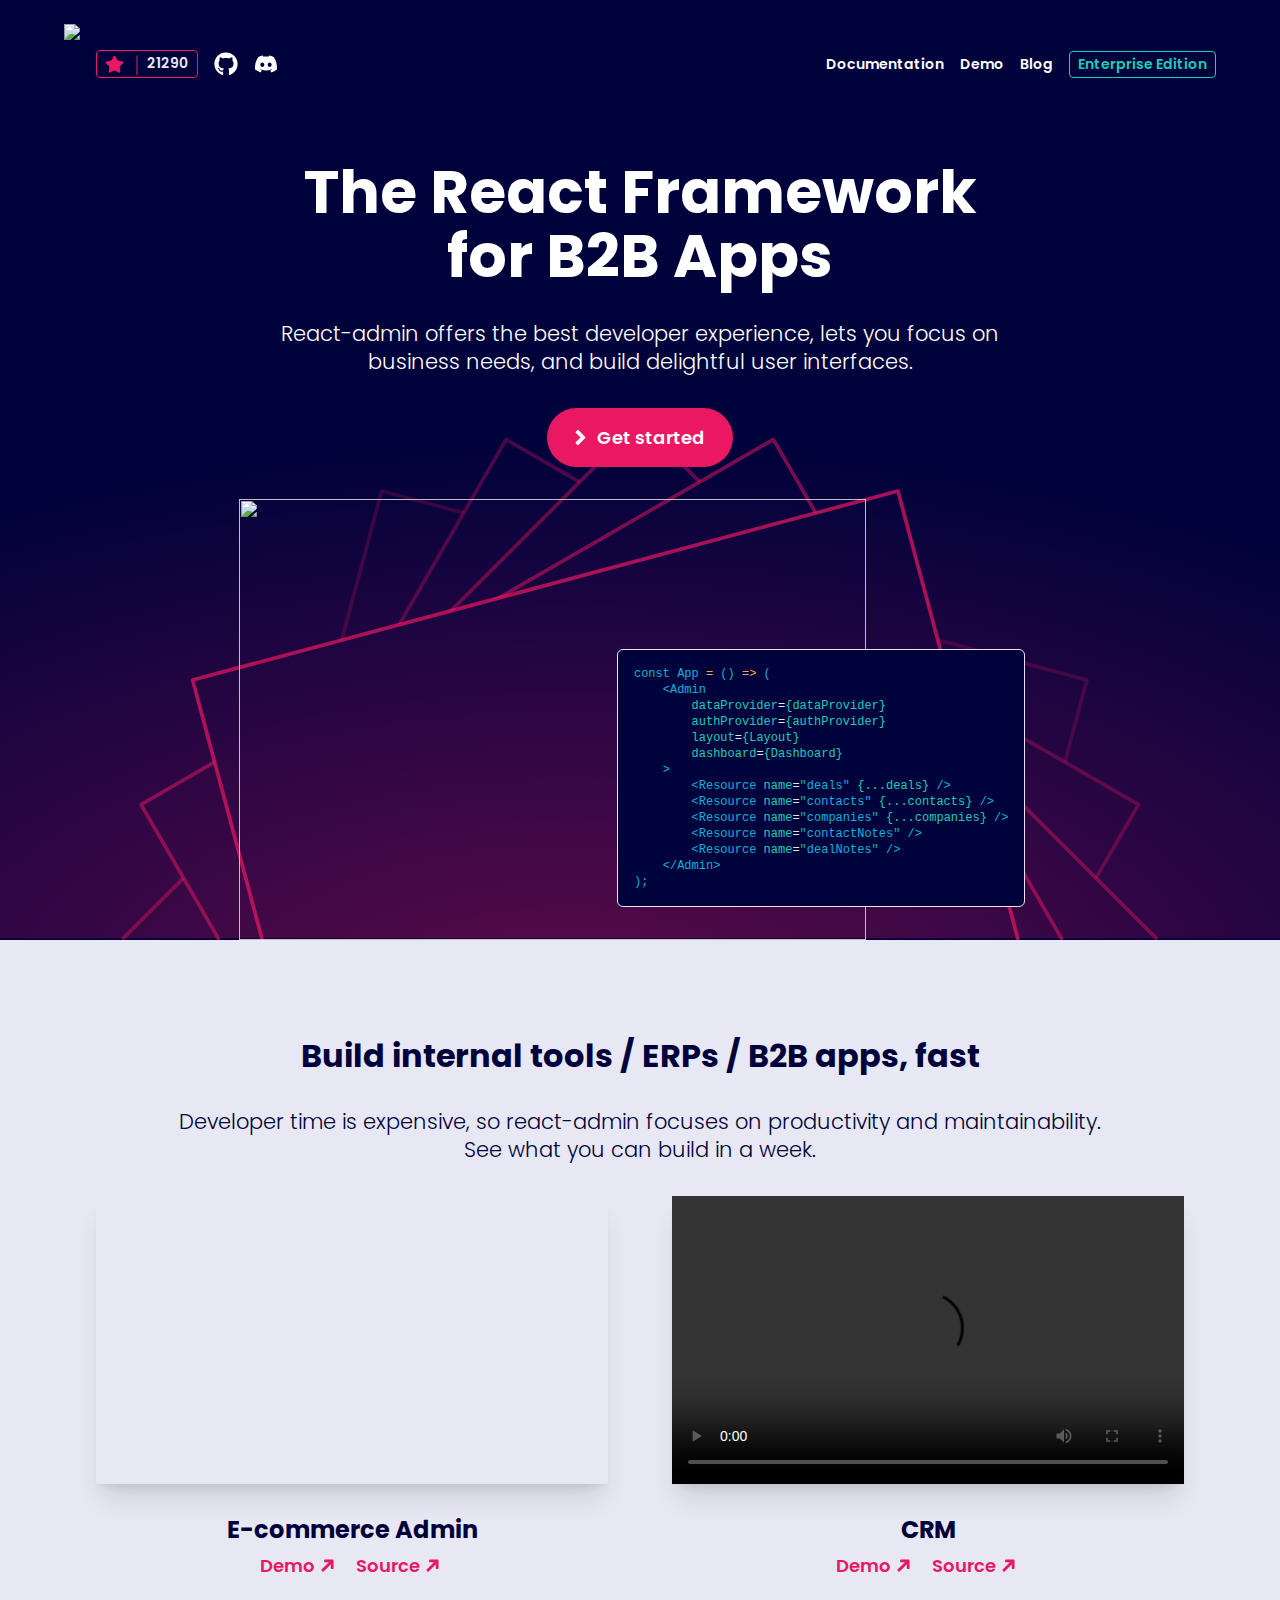
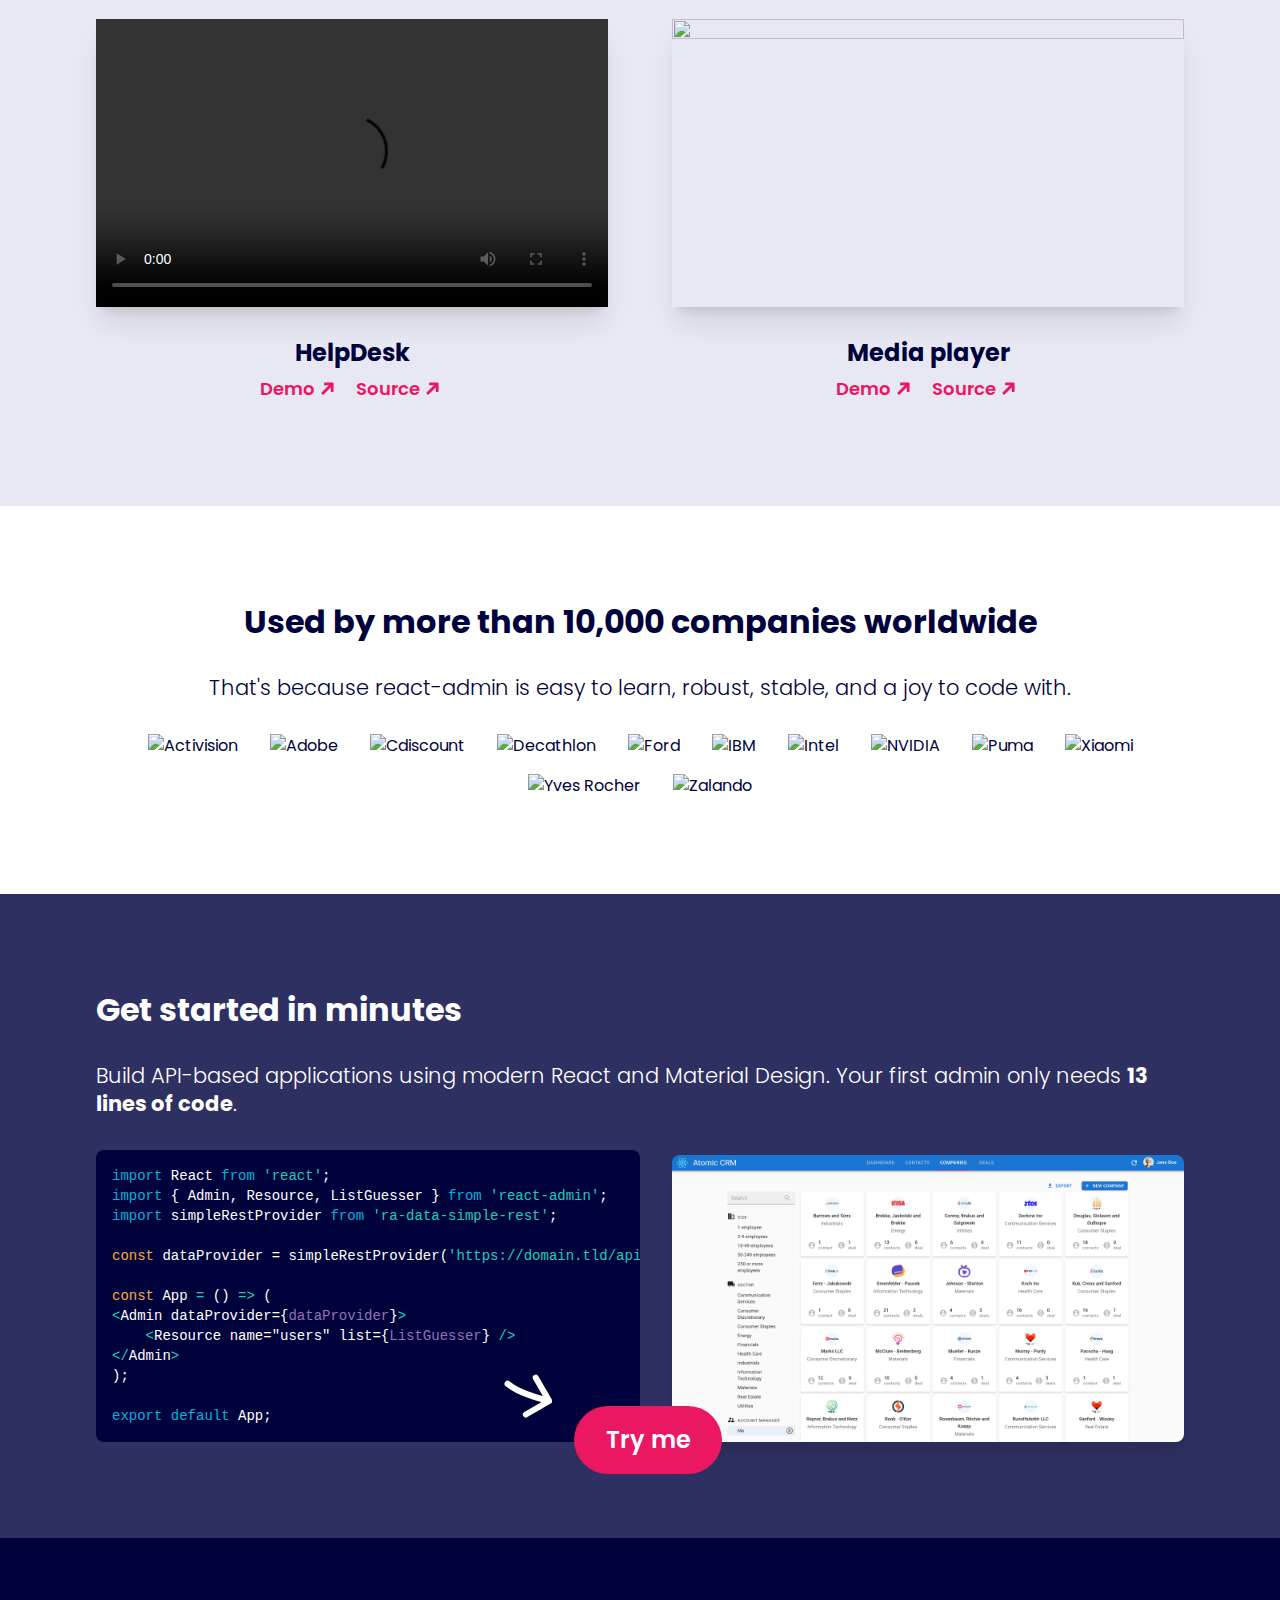
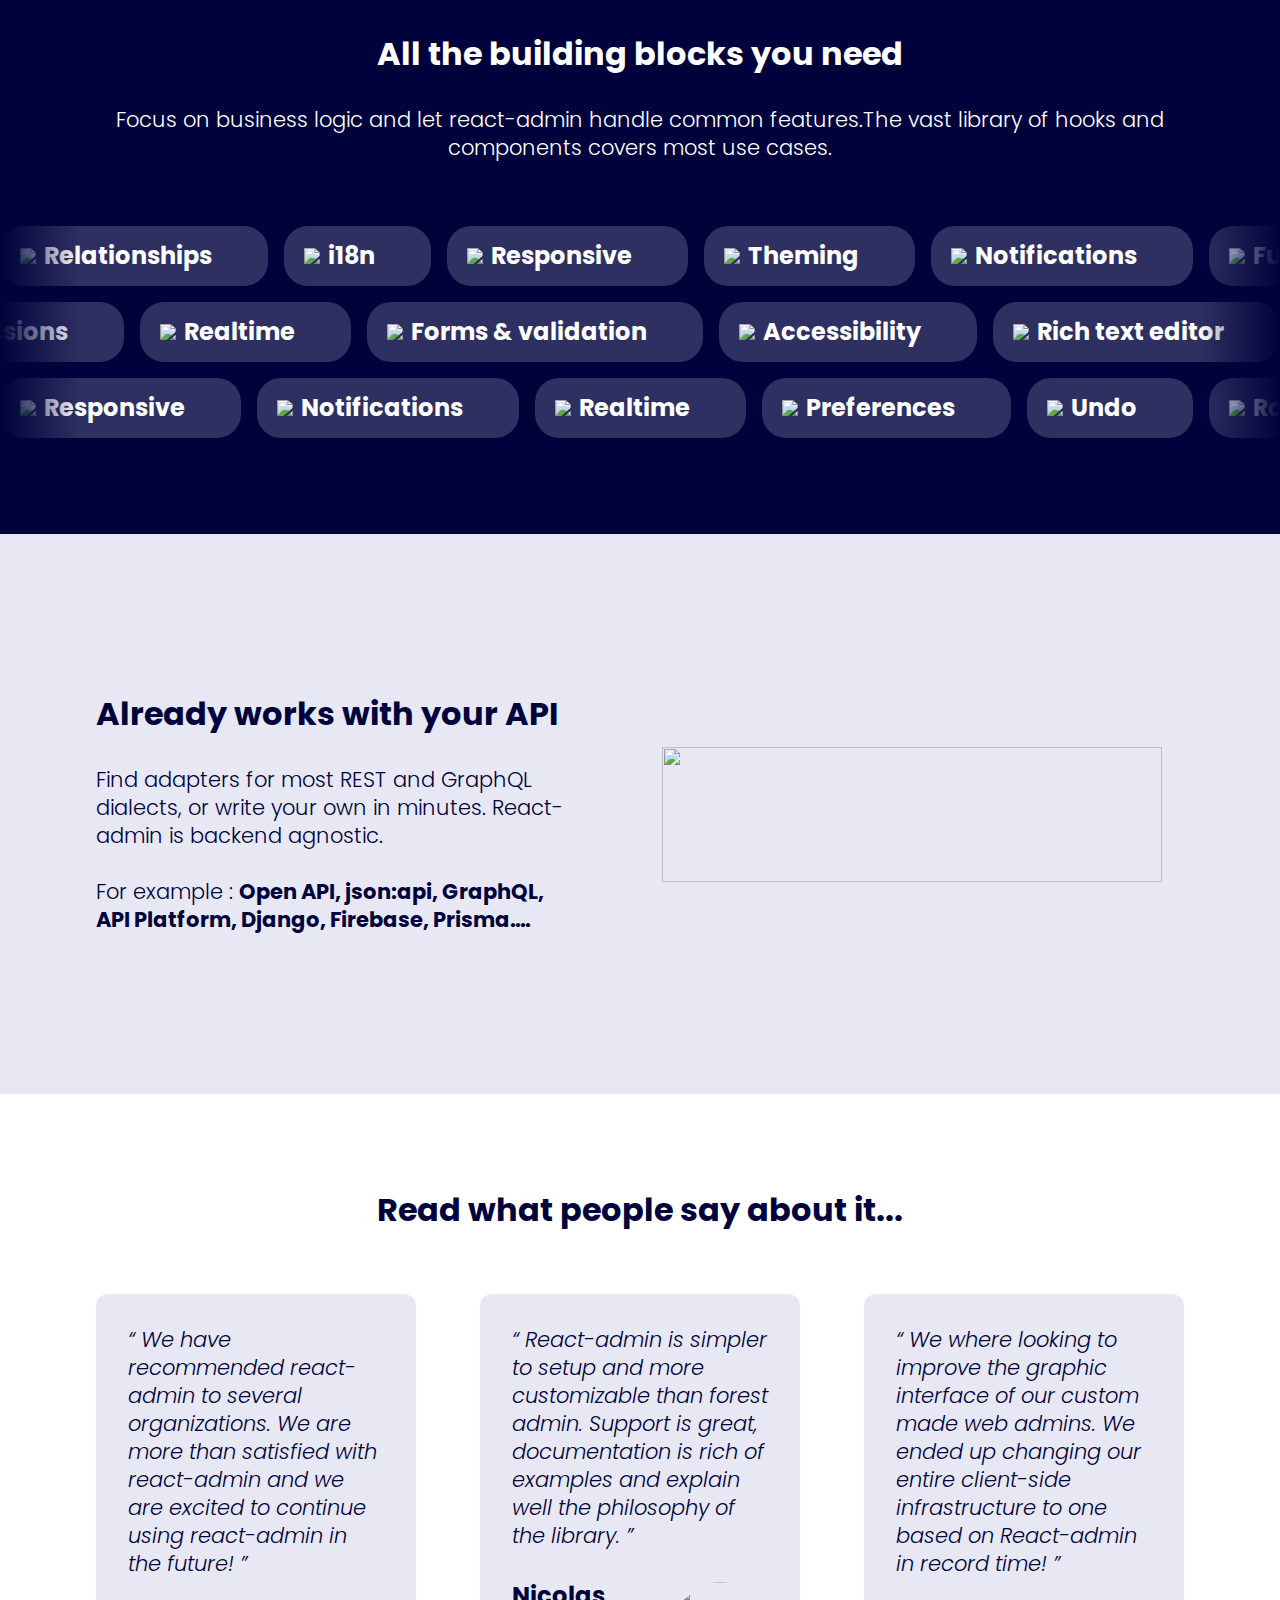
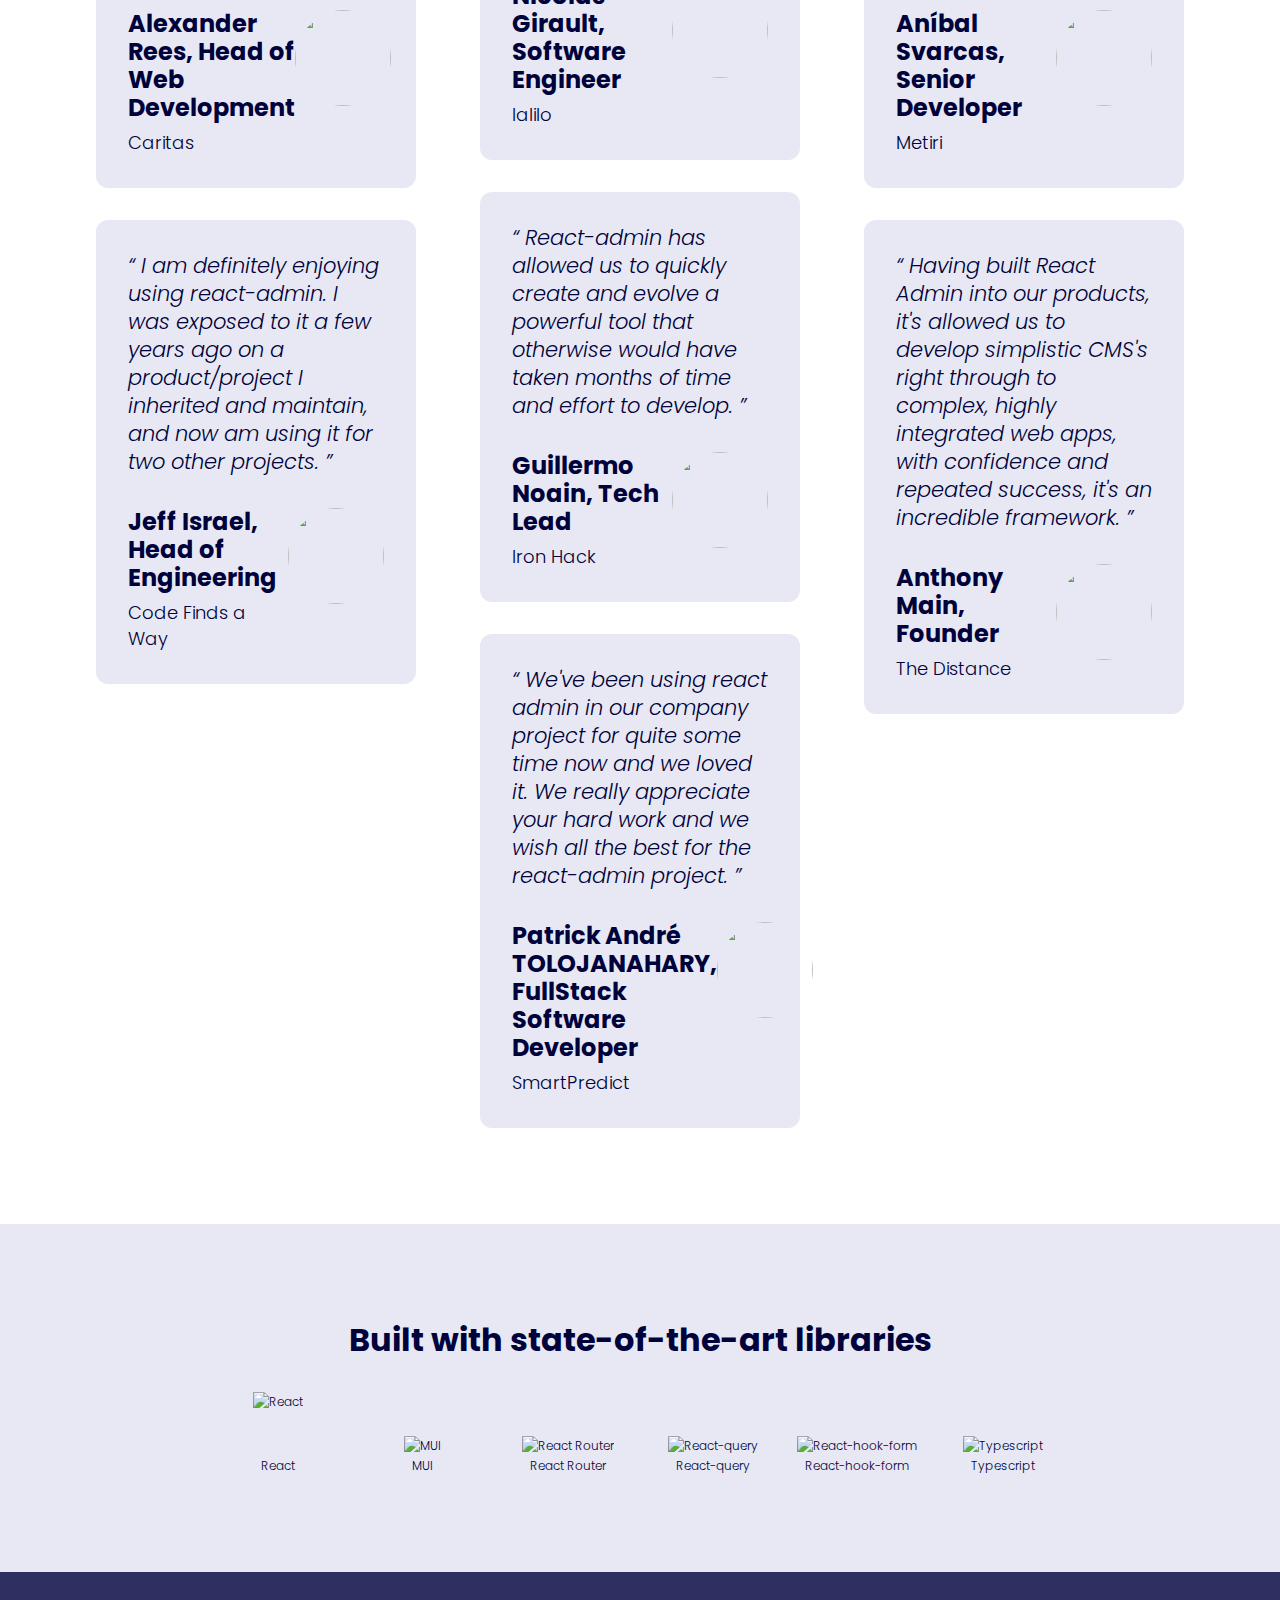
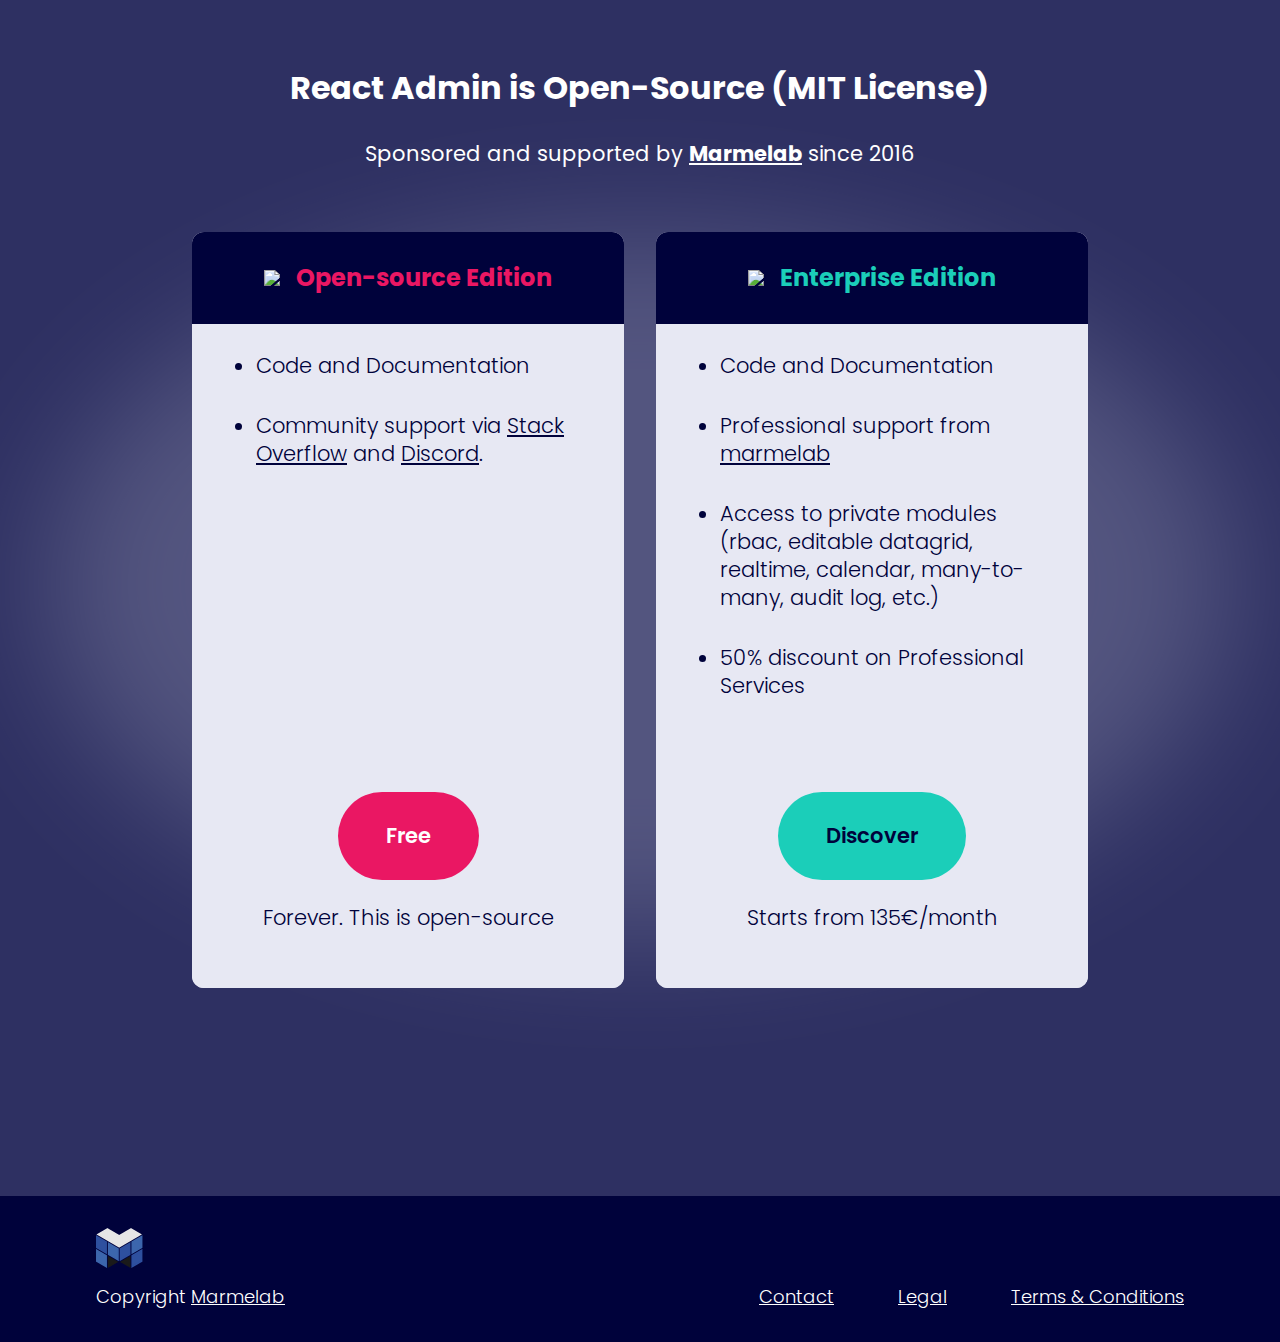
==== commit 5776bb02: "Fix overflow, add tailwind config" ====
--- a/index.html
+++ b/index.html
@@ -2,82 +2,153 @@
 <html lang="en">
 	<head>
 		<meta charset="UTF-8" />
-		<!-- <link rel="icon" type="image/svg+xml" href="/ra-oe.svg" /> -->
+
 		<meta name="viewport" content="width=device-width, initial-scale=1.0" />
 		<title>React-admin Open-source Edition</title>
-		
-		<link rel="stylesheet" href="./assets/main-d241de2b.css">
+
+		<script
+			type="module"
+			crossorigin
+			src="./assets/open-source-71f0d259.js"
+		></script>
+		<link rel="modulepreload" crossorigin href="./assets/main-6a198eb3.js" />
+		<link rel="stylesheet" href="./assets/main-3ae67955.css" />
 	</head>
 	<body>
-		<section class="bg-[#00023b] text-white">
+		<nav class="bg-[#00023b] text-white">
 			<div
-				class="mx-auto max-w-screen-xl px-4 py-4 md:px-8 md:py-4 lg:px-16 lg:py-6"
+				class="mx-auto max-w-screen-xl px-4 py-2 md:px-8 md:py-5 lg:px-16 lg:py-8"
 			>
-				<div class="flex justify-between">
-					<div class="flex items-center gap-4">
-						<img
-							src="./ra-oe.svg"
-							class="h-12 w-12 pr-2 md:h-16 md:w-16 lg:h-20 lg:w-20"
-						/>
+				<div class="flex h-16 justify-between">
+					<div class="flex">
+						<div class="flex flex-shrink-0 items-center gap-4">
+							<img src="./ra-oe.svg" class="h-12 w-auto md:h-16 lg:h-20" />
+
+							<a
+								class="inline-block rounded border border-[#ea1763] px-2 py-0.5 text-[14px] font-semibold leading-[21px] text-[#ea1763]"
+								href="https://github.com/marmelab/react-admin"
+							>
+								<svg
+									aria-hidden="true"
+									class="inline-block h-5 w-5"
+									fill="currentColor"
+								>
+									<path
+										d="M8.61 1.245a1 1 0 0 1 1.78 0l2.026 3.97a1 1 0 0 0 .734.533l4.4.7a1 1 0 0 1 .551 1.694l-3.149 3.153a1 1 0 0 0-.28.862l.694 4.402a1 1 0 0 1-1.44 1.047l-3.973-2.02a1 1 0 0 0-.906 0l-3.972 2.02a1 1 0 0 1-1.441-1.047l.694-4.402a1 1 0 0 0-.28-.862L.898 8.142a1 1 0 0 1 .551-1.694l4.401-.7a1 1 0 0 0 .734-.533l2.025-3.97Z"
+									/>
+								</svg>
+								<svg
+									aria-hidden="true"
+									class="ml-2 inline-block h-5 w-5"
+									stroke="currentColor"
+								>
+									<path d="M1 .5v21" />
+								</svg>
+								<span class="-ml-3 text-[#e7e8f3]">21290</span></a
+							>
+							<a href="https://github.com/marmelab/react-admin">
+								<img src="./github.svg" />
+							</a>
+							<a href="https://discord.gg/GeZF9sqh3N">
+								<img src="./discord.svg" />
+							</a>
+						</div>
+					</div>
+					<div
+						class="hidden gap-4 text-[12px] font-semibold leading-[18px] md:flex lg:text-[14px] lg:leading-[21px]"
+					>
 						<a
-							class="inline-block rounded border border-[#ea1763] px-2 py-0.5 text-[14px] font-semibold leading-[21px] text-[#ea1763]"
-							href="https://github.com/marmelab/react-admin"
-						>
+							class="inline-flex items-center hover:underline"
+							href="https://marmelab.com/react-admin/documentation.html"
+							>Documentation</a
+						>
+						<a
+							class="inline-flex items-center hover:underline"
+							href="https://marmelab.com/react-admin/Demos.html"
+							>Demo</a
+						>
+						<a
+							class="inline-flex items-center hover:underline"
+							href="https://marmelab.com/en/blog/#react-admin"
+							>Blog</a
+						>
+						<a href="./enterprise.html" class="inline-flex items-center"
+							><span
+								class="rounded border border-[#1bceb9] px-2 py-0.5 text-[#1bceb9] hover:border-[#00023b] hover:bg-[#1bceb9] hover:text-[#00023b]"
+								>Enterprise Edition</span
+							></a
+						>
+					</div>
+					<div class="-mr-2 flex items-center md:hidden">
+						<button
+							class="inline-flex items-center justify-center rounded-md p-2 hover:bg-white hover:text-[#ea1763] focus:outline-none focus:ring-2 focus:ring-inset focus:ring-[#ea1763]"
+							aria-controls="mobile-menu"
+							aria-expanded="false"
+						>
+							<span class="sr-only">Open main menu</span>
 							<svg
+								class="block h-6 w-6"
+								fill="none"
+								viewBox="0 0 24 24"
+								stroke-width="1.5"
+								stroke="currentColor"
 								aria-hidden="true"
-								class="inline-block h-5 w-5"
-								fill="currentColor"
 							>
 								<path
-									d="M8.61 1.245a1 1 0 0 1 1.78 0l2.026 3.97a1 1 0 0 0 .734.533l4.4.7a1 1 0 0 1 .551 1.694l-3.149 3.153a1 1 0 0 0-.28.862l.694 4.402a1 1 0 0 1-1.44 1.047l-3.973-2.02a1 1 0 0 0-.906 0l-3.972 2.02a1 1 0 0 1-1.441-1.047l.694-4.402a1 1 0 0 0-.28-.862L.898 8.142a1 1 0 0 1 .551-1.694l4.401-.7a1 1 0 0 0 .734-.533l2.025-3.97Z"
+									stroke-linecap="round"
+									stroke-linejoin="round"
+									d="M3.75 6.75h16.5M3.75 12h16.5m-16.5 5.25h16.5"
 								/>
 							</svg>
 							<svg
+								class="hidden h-6 w-6"
+								fill="none"
+								viewBox="0 0 24 24"
+								stroke-width="1.5"
+								stroke="currentColor"
 								aria-hidden="true"
-								class="ml-2 inline-block h-5 w-5"
-								stroke="currentColor"
-							>
-								<path d="M1 .5v21" />
+							>
+								<path
+									stroke-linecap="round"
+									stroke-linejoin="round"
+									d="M6 18L18 6M6 6l12 12"
+								/>
 							</svg>
-							<span class="-ml-3 text-[#e7e8f3]">21290</span></a
-						>
-						<a href="https://github.com/marmelab/react-admin">
-							<img src="./github.svg" />
-						</a>
-						<a href="https://discord.gg/GeZF9sqh3N">
-							<img src="./discord.svg" />
-						</a>
-					</div>
-					<ul
-						class="hidden justify-end gap-4 py-7 text-[12px] font-semibold leading-[18px] md:flex lg:text-[14px] lg:leading-[21px]"
-					>
-						<li>
-							<a class="hover:underline" href="/react-admin/documentation.html"
-								>Documentation</a
-							>
-						</li>
-						<li>
-							<a class="hover:underline" href="/react-admin/Demos.html">Demo</a>
-						</li>
-						<li>
-							<a class="hover:underline" href="/en/blog/#react-admin">Blog</a>
-						</li>
-						<li>
-							<a
-								href="./enterprise.html"
-								class="inline-flex items-center rounded border border-[#1bceb9] px-2 py-0.5 text-[#1bceb9] shadow-sm hover:border-[#00023b] hover:bg-[#1bceb9] hover:text-[#00023b]"
-							>
-								Enterprise Edition
-							</a>
-						</li>
-					</ul>
-				</div>
-			</div>
-		</section>
+						</button>
+					</div>
+				</div>
+			</div>
+			<div class="hidden md:hidden" id="mobile-menu">
+				<div class="text-[14px] font-semibold leading-[21px]">
+					<a
+						class="block px-4 py-2 hover:underline"
+						href="/react-admin/documentation.html"
+						>Documentation</a
+					>
+					<a
+						class="block px-4 py-2 hover:underline"
+						href="/react-admin/Demos.html"
+						>Demo</a
+					>
+					<a
+						class="block px-4 py-2 hover:underline"
+						href="/en/blog/#react-admin"
+						>Blog</a
+					>
+					<a href="./enterprise.html" class="block px-4 py-2"
+						><span
+							class="rounded border border-[#1bceb9] px-2 py-0.5 text-[#1bceb9] hover:border-[#00023b] hover:bg-[#1bceb9] hover:text-[#00023b]"
+							>Enterprise Edition</span
+						></a
+					>
+				</div>
+			</div>
+		</nav>
+
 		<section
-			class="bg-[#00023b] bg-[url('/bg-hero-oss_1.svg')] bg-bottom bg-no-repeat text-white"
+			class="bg-[#00023b] bg-[url('/bg-hero-oss_1.svg')] bg-bottom bg-no-repeat text-white max-lg:bg-[length:2484px_440px] max-md:bg-[length:2145px_380px]"
 		>
-			<div class="mx-auto max-w-screen-xl px-16 pt-7">
+			<div class="mx-auto max-w-screen-xl px-4 pt-8 md:px-16">
 				<div class="text-center">
 					<h1
 						class="px-4 text-[36px] font-bold leading-[42px] md:px-0 md:text-[48px] md:leading-[54px] lg:text-[60px] lg:leading-[64px]"
@@ -85,12 +156,12 @@
 						The React Framework<br />for B2B Apps
 					</h1>
 					<h2
-						class="mt-4 px-4 text-[18px] font-light leading-[26px] md:mt-8 md:px-0 lg:text-[21px] lg:leading-[28px]"
-					>
-						React-admin offers the best developer experience, lets you focus
-						on<br />business needs, and build delightful user interfaces.
+						class="mt-4 px-8 text-[18px] font-light leading-[26px] md:mt-8 md:px-8 lg:px-44 lg:text-[21px] lg:leading-[28px] xl:px-64"
+					>
+						React-admin offers the best developer experience, lets you focus on
+						business needs, and build delightful user interfaces.
 					</h2>
-					<div class="pt-8">
+					<div class="pt-4 md:pt-8">
 						<a
 							class="inline-block rounded-full bg-[#ea1763] px-7 py-4 text-[18px] font-semibold leading-[27px] text-white"
 							href="https://marmelab.com/react-admin/documentation.html"
@@ -108,9 +179,11 @@
 						>
 					</div>
 				</div>
-				<div class="relative mt-8 flex justify-center text-white">
+				<div
+					class="mt-8 flex justify-center text-white max-md:mx-auto max-md:flex max-md:max-w-sm max-md:flex-col md:relative"
+				>
 					<pre
-						class="absolute top-[34%] left-[48%] rounded-md border bg-[#00023b] p-4 pr-8 text-[12px] font-normal leading-[16px] text-[#00b3da]"
+						class="overflow-x-auto rounded-md border bg-[#00023b] p-2 pr-8 text-[9px] font-normal leading-[11px] text-[#00b3da] md:absolute md:top-[48%] md:left-[48%] lg:top-[34%] lg:left-[48%] lg:p-4 lg:text-[12px] lg:leading-[16px]"
 					><code
 						>const App <span class="text-[#ffa939]">=</span> () <span class="text-[#ffa939]">=&gt;</span> (
 	&lt;Admin
@@ -127,13 +200,18 @@
 	&lt;/Admin&gt;
 );
 </code></pre>
-					<!-- <img src="/screen_oe.png" /> -->
-					<img src="./Screen_oss.png" class="-ml-44" />
+					<img
+						src="./Screen_oss.png"
+						class="mt-4 md:mt-7 md:-ml-36 md:h-[364px] md:w-[519px] lg:-ml-44 lg:mt-0 lg:h-[441px] lg:w-[627px]"
+					/>
 				</div>
 			</div>
 		</section>
-		<section class="bg-[#e7e8f3] px-12 py-4 text-[#00023b] lg:px-24 lg:py-24">
-			<div class="mx-auto max-w-screen-xl">
+
+		<section class="bg-[#e7e8f3] text-[#00023b]">
+			<div
+				class="mx-auto max-w-screen-xl px-4 py-8 md:px-12 md:py-16 lg:px-24 lg:py-24"
+			>
 				<h1
 					class="text-center text-[28px] font-bold leading-[34px] lg:text-[32px] lg:leading-[40px]"
 				>
@@ -272,8 +350,11 @@
 				</ul>
 			</div>
 		</section>
-		<section class="bg-white p-8 text-[#00023b] lg:p-24">
-			<div class="mx-auto max-w-screen-xl">
+
+		<section class="bg-white text-[#00023b]">
+			<div
+				class="mx-auto max-w-screen-xl px-4 py-8 md:py-16 md:px-4 lg:px-32 lg:py-24 xl:px-52 xl:py-24"
+			>
 				<h1
 					class="mb-8 text-center text-[28px] font-bold leading-[34px] lg:text-[32px] lg:leading-[40px]"
 				>
@@ -285,26 +366,29 @@
 					That's because react-admin is easy to learn, robust, stable, and a joy
 					to code with.
 				</p>
-				<ul class="flex items-center justify-between px-40">
-					<li class=""><img src="./activision.png" /></li>
-					<li class=""><img src="./adobe.png" /></li>
-					<li class=""><img src="./cdiscount.png" /></li>
-					<li class=""><img src="./decathlon.png" /></li>
-					<li class=""><img src="./ford.png" /></li>
-					<li class=""><img src="./ibm.png" /></li>
+				<ul
+					class="mx-auto flex flex-wrap items-center justify-center gap-x-8 gap-y-4"
+				>
+					<li><img src="./users/activision.png" alt="Activision" /></li>
+					<li><img src="./users/adobe.png" alt="Adobe" /></li>
+					<li><img src="./users/cdiscount.png" alt="Cdiscount" /></li>
+					<li><img src="./users/decathlon.png" alt="Decathlon" /></li>
+					<li><img src="./users/ford.png" alt="Ford" /></li>
+					<li><img src="./users/ibm.png" alt="IBM" /></li>
+					<li><img src="./users/intel.png" alt="Intel" /></li>
+					<li><img src="./users/nvidia.png" alt="NVIDIA" /></li>
+					<li><img src="./users/puma.png" alt="Puma" /></li>
+					<li><img src="./users/xiaomi.png" alt="Xiaomi" /></li>
+					<li><img src="./users/yves-rocher.png" alt="Yves Rocher" /></li>
+					<li><img src="./users/zalando.png" alt="Zalando" /></li>
 				</ul>
-				<ul class="flex items-center justify-between px-56 pt-4">
-					<li class=""><img src="./intel.png" /></li>
-					<li class=""><img src="./nvidia.png" /></li>
-					<li class=""><img src="./puma.png" /></li>
-					<li class=""><img src="./xiaomi.png" /></li>
-					<li class=""><img src="./yves-rocher.png" /></li>
-					<li class=""><img src="./zalando.png" /></li>
-				</ul>
 			</div>
 		</section>
-		<section class="bg-[#2e3062] p-12 pb-14 text-white lg:p-24">
-			<div class="mx-auto max-w-screen-xl">
+
+		<section class="bg-[#2e3062] text-white">
+			<div
+				class="mx-auto max-w-screen-xl px-4 py-8 pb-14 md:px-12 md:py-16 lg:p-24"
+			>
 				<h1
 					class="text-[28px] font-bold leading-[34px] lg:text-[32px] lg:leading-[40px]"
 				>
@@ -314,228 +398,214 @@
 					class="mt-8 mb-8 text-[18px] font-light leading-[26px] lg:text-[21px] lg:leading-[28px]"
 				>
 					Build API-based applications using modern React and Material Design.
-					Your first admin only needs <b class="font-bold">13 lines of code</b>.
+					Your first admin only needs
+					<b class="font-bold">13 lines of code</b>.
 				</p>
-				<div class="grid grid-cols-2 gap-8">
-					<pre
-						class="rounded-lg bg-[#00023b] p-4 text-[14px] font-normal leading-[20px]"
-					><code
-						><span class="text-[#00b3da]">import</span> React <span class="text-[#00b3da]">from</span> <span class="text-[#1bceb9]">'react'</span>;
+				<div class="relative">
+					<div class="flex flex-col gap-8 md:flex-row">
+						<div class="w-full flex-shrink flex-grow self-end md:w-1/2">
+							<pre
+								class="overflow-x-auto rounded-lg bg-[#00023b] p-4 pb-16 text-[11px] font-normal leading-[14px] md:pb-8 lg:pb-4 lg:text-[14px] lg:leading-[20px] xl:pb-16"
+							><code
+							><span class="text-[#00b3da]">import</span> React <span class="text-[#00b3da]">from</span> <span class="text-[#1bceb9]">'react'</span>;
 <span class="text-[#00b3da]">import</span> { Admin, Resource, ListGuesser } <span class="text-[#00b3da]">from</span> <span class="text-[#1bceb9]">'react-admin'</span>;
-
-<span class="text-[#00b3da]">import</span> React <span class="text-[#00b3da]">from</span> <span class="text-[#1bceb9]">'react'</span>;
-<span class="text-[#00b3da]">import</span> { Admin } <span class="text-[#00b3da]">from</span> <span class="text-[#1bceb9]">'react-admin'</span>;
-
-<span class="text-[#00b3da]">import</span> React <span class="text-[#00b3da]">from</span> <span class="text-[#1bceb9]">'react'</span>;
-<span class="text-[#00b3da]">import</span> { Admin, Resource, ListGuesser } <span class="text-[#00b3da]">from</span> <span class="text-[#1bceb9]">'react-admin'</span>;
-<span class="text-[#00b3da]">import</span> React <span class="text-[#00b3da]">from</span> <span class="text-[#1bceb9]">'react'</span>;
-<span class="text-[#00b3da]">import</span> { Admin, Resource, ListGuesser } <span class="text-[#00b3da]">from</span> <span class="text-[#1bceb9]">'react-admin'</span>;
-<span class="text-[#00b3da]">import</span> React <span class="text-[#00b3da]">from</span> <span class="text-[#1bceb9]">'react'</span>;</code
-					></pre>
-					<img
-						src="./screen_get_started.png"
-						class="rounded-lg drop-shadow-xl"
-					/>
-				</div>
-				<!-- div with tailwind classes to center content horizontal and vertically -->
-				<div class="relative -mt-8 flex items-center justify-center">
-					<svg
-						aria-hidden="true"
-						class="absolute left-[calc(50%-9rem)] top-[-2rem] inline-block h-12 w-12"
-						fill="currentColor"
-						style="top: calc(50%-10rem)"
-					>
-						<path
-							f_ill="#E7E8F3"
-							d="M5.328 7.336a3 3 0 0 0-3.604 4.797l3.604-4.797Zm41.4 22.281a3 3 0 0 0 1.098-4.098l-13.5-23.383a3 3 0 1 0-5.196 3l12 20.785-20.785 12a3 3 0 0 0 3 5.196l23.383-13.5ZM1.724 12.133c13.178 9.9 27.916 13.815 42.727 17.784l1.553-5.796c-14.968-4.01-28.569-7.689-40.676-16.785l-3.604 4.797Z"
-						/>
-					</svg>
-					<a
-						class="inline-block rounded-full bg-[#ea1763] px-8 py-4 text-[24px] font-semibold leading-[36px] text-white"
-						href="https://marmelab.com/react-admin/documentation.html"
-						>Try me</a
-					>
-				</div>
-
-				<div class="-mt-8 hidden text-center">
-					<svg
-						xmlns="http://www.w3.org/2000/svg"
-						width="49"
-						height="44"
-						fill="none"
-						viewBox="0 0 49 44"
-					>
-						<path
-							fill="#E7E8F3"
-							d="M5.328 7.336a3 3 0 0 0-3.604 4.797l3.604-4.797Zm41.4 22.281a3 3 0 0 0 1.098-4.098l-13.5-23.383a3 3 0 1 0-5.196 3l12 20.785-20.785 12a3 3 0 0 0 3 5.196l23.383-13.5ZM1.724 12.133c13.178 9.9 27.916 13.815 42.727 17.784l1.553-5.796c-14.968-4.01-28.569-7.689-40.676-16.785l-3.604 4.797Z"
-						/>
-					</svg>
-					<a
-						class="inline-block rounded-full bg-[#ea1763] px-8 py-4 text-[24px] font-semibold leading-[36px] text-white"
-						href="https://marmelab.com/react-admin/documentation.html"
-						>Try me</a
-					>
+<span class="text-[#00b3da]">import</span> simpleRestProvider <span class="text-[#00b3da]">from</span> <span class="text-[#1bceb9]">'ra-data-simple-rest'</span>;
+
+<span class="text-[#ffa939]">const</span> dataProvider = simpleRestProvider(<span class="text-[#1bceb9]">'https://domain.tld/api'</span>);
+
+<span class="text-[#ffa939]">const</span> App <span class="text-[#1bceb9]">=</span> <span class="text-white">()</span> <span class="text-[#1bceb9]">=&gt;</span> (
+<span class="text-[#1bceb9]">&lt;</span>Admin dataProvider={<span class="text-[#9870b7]">dataProvider</span>}<span class="text-[#1bceb9]">&gt;</span>
+	<span class="text-[#1bceb9]">&lt;</span>Resource name="users" list={<span class="text-[#9870b7]">ListGuesser</span>} <span class="text-[#1bceb9]">/&gt;</span>
+<span class="text-[#1bceb9]">&lt;/</span>Admin<span class="text-[#1bceb9]">&gt;</span>
+);
+
+<span class="text-[#00b3da]">export default</span> App;</code
+				></pre>
+						</div>
+						<div class="w-full flex-shrink flex-grow self-end md:w-1/2">
+							<img
+								src="./screen_get_started.png"
+								class="rounded-lg drop-shadow-xl"
+							/>
+						</div>
+					</div>
+					<div
+						class="absolute top-1/2 flex w-full -translate-y-1/2 transform items-center justify-center"
+					>
+						<div
+							class="relative mt-20 flex items-center justify-center md:mt-56 md:ml-4 lg:mt-72 xl:mt-80"
+						>
+							<svg
+								aria-hidden="true"
+								class="absolute left-[calc(50%-9rem)] top-[-2rem] inline-block h-12 w-12"
+								fill="currentColor"
+							>
+								<path
+									d="M5.328 7.336a3 3 0 0 0-3.604 4.797l3.604-4.797Zm41.4 22.281a3 3 0 0 0 1.098-4.098l-13.5-23.383a3 3 0 1 0-5.196 3l12 20.785-20.785 12a3 3 0 0 0 3 5.196l23.383-13.5ZM1.724 12.133c13.178 9.9 27.916 13.815 42.727 17.784l1.553-5.796c-14.968-4.01-28.569-7.689-40.676-16.785l-3.604 4.797Z"
+								/>
+							</svg>
+							<a
+								class="inline-block rounded-full bg-[#ea1763] px-8 py-4 text-[24px] font-semibold leading-[36px] text-white"
+								href="https://marmelab.com/react-admin/documentation.html"
+								>Try me</a
+							>
+						</div>
+					</div>
 				</div>
 			</div>
 		</section>
-		<section class="bg-[#00023b] p-24 text-[#999bba]" style="height: 608px">
-			<div class="mx-auto max-w-screen-xl text-white">
-				<h1
-					class="text-center text-[28px] font-bold leading-[34px] lg:text-[32px] lg:leading-[40px]"
-				>
-					All the building blocks you need
-				</h1>
-				<p
-					class="mt-8 mb-16 text-center text-[18px] font-light leading-[26px] lg:text-[21px] lg:leading-[28px]"
-				>
-					Focus on business logic and let react-admin handle common features.The
-					vast library of hooks and components covers most use cases.
-				</p>
-				<ul style="margin-left: 138px; margin-top: 2px" class="flex gap-4">
-					<!--
-					<li
-						class="inline-flex gap-2 rounded-3xl bg-[#2e3062] px-6 py-4 text-[24px] font-bold leading-[28px]"
-					>
-						<img src="/roles-and-permissions.svg" />
-						Roles & Permissions
-					</li>
-					-->
-					<li
-						class="inline-flex gap-2 rounded-3xl bg-[#2e3062] px-6 py-4 text-[24px] font-bold leading-[28px]"
-					>
-						<img src="./forms-and-validation.svg" />
-						Forms & validation
-					</li>
-					<li
-						class="inline-flex gap-2 rounded-3xl bg-[#2e3062] px-6 py-4 text-[24px] font-bold leading-[28px]"
-					>
-						<img src="./full-featured-datagrid.svg" />
-						Full-featured datagrid
-					</li>
-					<li
-						class="inline-flex gap-2 rounded-3xl bg-[#2e3062] px-6 py-4 text-[24px] font-bold leading-[28px]"
-					>
-						<img src="./relationships.svg" />
-						Relationships
-					</li>
-					<!--
-					<li
-						class="inline-flex gap-2 rounded-3xl bg-[#2e3062] px-6 py-4 text-[24px] font-bold leading-[28px]"
-					>
-						<img src="/roles-and-permissions.svg" />
-						Roles & Permissions
-					</li>
-					-->
-				</ul>
-				<ul style="margin-left: 60px; margin-top: 16px" class="flex gap-4">
-					<!--
-					<li
-						class="inline-flex gap-2 rounded-3xl bg-[#2e3062] px-6 py-4 text-[24px] font-bold leading-[28px]"
-					>
-						<img src="/i18n.svg" />
-						i18n
-					</li>
-					-->
-					<li
-						class="inline-flex gap-2 rounded-3xl bg-[#2e3062] px-6 py-4 text-[24px] font-bold leading-[28px]"
-					>
-						<img src="./responsive.svg" />
-						Responsive
-					</li>
-					<li
-						class="inline-flex gap-2 rounded-3xl bg-[#2e3062] px-6 py-4 text-[24px] font-bold leading-[28px]"
-					>
-						<img src="./preferences.svg" />
-						Preferences
-					</li>
-					<li
-						class="inline-flex gap-2 rounded-3xl bg-[#2e3062] px-6 py-4 text-[24px] font-bold leading-[28px]"
-					>
-						<img src="./theming.svg" />
-						Theming
-					</li>
-					<li
-						class="inline-flex gap-2 rounded-3xl bg-[#2e3062] px-6 py-4 text-[24px] font-bold leading-[28px]"
-					>
-						<img src="./undo.svg" />
-						Undo
-					</li>
-					<li
-						class="inline-flex gap-2 rounded-3xl bg-[#2e3062] px-6 py-4 text-[24px] font-bold leading-[28px]"
-					>
-						<img src="./caching.svg" />
-						Caching
-					</li>
-					<!--
-					<li
-						class="inline-flex gap-2 rounded-3xl bg-[#2e3062] px-6 py-4 text-[24px] font-bold leading-[28px]"
-					>
-						<img src="/routing.svg" />
-						Routing
-					</li>
-					-->
-				</ul>
-				<ul style="margin-left: 118px; margin-top: 16px" class="flex gap-4">
-					<!--
-					<li
-						class="inline-flex gap-2 rounded-3xl bg-[#2e3062] px-6 py-4 text-[24px] font-bold leading-[28px]"
-					>
-						<img src="/rich-text-editor.svg" />
-						Rich text editor
-					</li>
-					-->
-					<li
-						class="inline-flex gap-2 rounded-3xl bg-[#2e3062] px-6 py-4 text-[24px] font-bold leading-[28px]"
-					>
-						<img src="./notifications.svg" />
-						Notifications
-					</li>
-					<li
-						class="inline-flex gap-2 rounded-3xl bg-[#2e3062] px-6 py-4 text-[24px] font-bold leading-[28px]"
-					>
-						<img src="./realtime.svg" />
-						Realtime
-					</li>
-					<li
-						class="inline-flex gap-2 rounded-3xl bg-[#2e3062] px-6 py-4 text-[24px] font-bold leading-[28px]"
-					>
-						<img src="./search-and-filter.svg" />
-						Search & Filter
-					</li>
-					<li
-						class="inline-flex gap-2 rounded-3xl bg-[#2e3062] px-6 py-4 text-[24px] font-bold leading-[28px]"
-					>
-						<img src="./accessibility.svg" />
-						Accessibility
-					</li>
-					<!--
-					<li
-						class="inline-flex gap-2 rounded-3xl bg-[#2e3062] px-6 py-4 text-[24px] font-bold leading-[28px]"
-					>
-						<img src="/rich-text-editor.svg" />
-						Rich text editor
-					</li>
-					-->
-				</ul>
+
+		<section class="bg-[#00023b] text-[#999bba]">
+			<div class="mx-auto max-w-screen-xl py-8 text-white md:py-16 lg:py-24">
+				<div class="px-4 md:px-12 lg:px-16 xl:px-24">
+					<h1
+						class="text-center text-[28px] font-bold leading-[34px] lg:text-[32px] lg:leading-[40px]"
+					>
+						All the building blocks you need
+					</h1>
+					<p
+						class="mt-8 mb-8 text-center text-[18px] font-light leading-[26px] md:mb-16 lg:text-[21px] lg:leading-[28px]"
+					>
+						Focus on business logic and let react-admin handle common
+						features.The vast library of hooks and components covers most use
+						cases.
+					</p>
+				</div>
+				<div class="relative">
+					<div
+						class="lg:w-30 absolute inset-y-0 left-0 z-10 w-10 bg-gradient-to-r from-[#00023b] to-transparent md:w-20"
+					></div>
+					<div
+						class="lg:w-30 absolute inset-y-0 right-0 z-10 w-10 bg-gradient-to-l from-[#00023b] to-transparent md:w-20"
+					></div>
+					<div
+						id="building-blocks"
+						class="space-y-2 overflow-hidden whitespace-nowrap text-[21px] font-bold leading-[24px] text-white lg:space-y-4 lg:text-[24px] lg:leading-[28px]"
+					>
+						<ul class="flex flex-nowrap gap-2 lg:gap-4">
+							<li
+								class="flex items-center rounded-3xl bg-[#2e3062] py-3 px-5 pr-12 lg:px-6 lg:py-4 lg:pr-14"
+							>
+								<img
+									class="mr-2 -ml-1"
+									src="./features/roles-and-permissions.svg"
+								/>
+								Roles &amp; Permissions
+							</li>
+							<li
+								class="flex items-center rounded-3xl bg-[#2e3062] py-3 px-5 pr-12 lg:px-6 lg:py-4 lg:pr-14"
+							>
+								<img
+									class="mr-2 -ml-1"
+									src="./features/forms-and-validation.svg"
+								/>Forms &amp; validation
+							</li>
+							<li
+								class="flex items-center rounded-3xl bg-[#2e3062] py-3 px-5 pr-12 lg:px-6 lg:py-4 lg:pr-14"
+							>
+								<img
+									class="mr-2 -ml-1"
+									src="./features/full-featured-datagrid.svg"
+								/>
+								Full-featured datagrid
+							</li>
+							<li
+								class="flex items-center rounded-3xl bg-[#2e3062] py-3 px-5 pr-12 lg:px-6 lg:py-4 lg:pr-14"
+							>
+								<img class="mr-2 -ml-1" src="./features/relationships.svg" />
+								Relationships
+							</li>
+							<li
+								class="flex items-center rounded-3xl bg-[#2e3062] py-3 px-5 pr-12 lg:px-6 lg:py-4 lg:pr-14"
+							>
+								<img class="mr-2 -ml-1" src="./features/i18n.svg" />
+								i18n
+							</li>
+							<li
+								class="flex items-center rounded-3xl bg-[#2e3062] py-3 px-5 pr-12 lg:px-6 lg:py-4 lg:pr-14"
+							>
+								<img class="mr-2 -ml-1" src="./features/responsive.svg" />
+								Responsive
+							</li>
+							<li
+								class="flex items-center rounded-3xl bg-[#2e3062] py-3 px-5 pr-12 lg:px-6 lg:py-4 lg:pr-14"
+							>
+								<img class="mr-2 -ml-1" src="./features/preferences.svg" />
+								Preferences
+							</li>
+							<li
+								class="flex items-center rounded-3xl bg-[#2e3062] py-3 px-5 pr-12 lg:px-6 lg:py-4 lg:pr-14"
+							>
+								<img class="mr-2 -ml-1" src="./features/theming.svg" />
+								Theming
+							</li>
+							<li
+								class="flex items-center rounded-3xl bg-[#2e3062] py-3 px-5 pr-12 lg:px-6 lg:py-4 lg:pr-14"
+							>
+								<img class="mr-2 -ml-1" src="./features/undo.svg" />
+								Undo
+							</li>
+							<li
+								class="flex items-center rounded-3xl bg-[#2e3062] py-3 px-5 pr-12 lg:px-6 lg:py-4 lg:pr-14"
+							>
+								<img class="mr-2 -ml-1" src="./features/caching.svg" />
+								Caching
+							</li>
+							<li
+								class="flex items-center rounded-3xl bg-[#2e3062] py-3 px-5 pr-12 lg:px-6 lg:py-4 lg:pr-14"
+							>
+								<img class="mr-2 -ml-1" src="./features/routing.svg" />
+								Routing
+							</li>
+							<li
+								class="flex items-center rounded-3xl bg-[#2e3062] py-3 px-5 pr-12 lg:px-6 lg:py-4 lg:pr-14"
+							>
+								<img class="mr-2 -ml-1" src="./features/rich-text-editor.svg" />
+								Rich text editor
+							</li>
+							<li
+								class="flex items-center rounded-3xl bg-[#2e3062] py-3 px-5 pr-12 lg:px-6 lg:py-4 lg:pr-14"
+							>
+								<img class="mr-2 -ml-1" src="./features/notifications.svg" />
+								Notifications
+							</li>
+							<li
+								class="flex items-center rounded-3xl bg-[#2e3062] py-3 px-5 pr-12 lg:px-6 lg:py-4 lg:pr-14"
+							>
+								<img class="mr-2 -ml-1" src="./features/realtime.svg" />
+								Realtime
+							</li>
+							<li
+								class="flex items-center rounded-3xl bg-[#2e3062] py-3 px-5 pr-12 lg:px-6 lg:py-4 lg:pr-14"
+							>
+								<img
+									class="mr-2 -ml-1"
+									src="./features/search-and-filter.svg"
+								/>
+								Search &amp; Filter
+							</li>
+							<li
+								class="flex items-center rounded-3xl bg-[#2e3062] py-3 px-5 pr-12 lg:px-6 lg:py-4 lg:pr-14"
+							>
+								<img class="mr-2 -ml-1" src="./features/accessibility.svg" />
+								Accessibility
+							</li>
+						</ul>
+					</div>
+				</div>
 			</div>
 		</section>
+
 		<section
-			class="bg-[#e7e8f3] bg-no-repeat p-24 py-40 text-[#00023b]"
-			style="
-				background-image: url('frame_1.svg'), url('group_31.svg'),
-					url('group_31.svg');
-				/*
-				background-position: bottom 96px left 702px, top -180px left 853px,
-					top 380px left 853px; */
-
-				background-position: calc(100% - 20px) calc(50%),
-					calc(100% - 180px) calc(0% - 180px),
-					calc(100% - 180px) calc(100% + 190px);
-			"
+			class="bg-[#e7e8f3] text-[#00023b] max-md:bg-[url:url('/group_31.svg'),url('/group_31.svg')] max-md:bg-[length:200px_200px,200px_200px] max-md:bg-[position:top_-100px_center,bottom_-100px_center] max-md:bg-no-repeat"
 		>
-			<div class="mx-auto max-w-screen-xl">
-				<div class="grid grid-cols-2 gap-40">
-					<div>
+			<div
+				class="p_y-24 md:p_y-24 lg:p_y-40 mx-auto max-w-screen-xl px-4 md:px-12 lg:px-24"
+			>
+				<div class="grid grid-cols-1 gap-0 md:grid-cols-2">
+					<div
+						class="pt-24 pb-10 text-center md:pb-24 md:pr-16 md:text-left lg:py-40"
+					>
 						<h1
 							class="text-[28px] font-bold leading-[34px] lg:text-[32px] lg:leading-[40px]"
 						>
@@ -553,251 +623,239 @@
 							>
 						</p>
 					</div>
+					<div
+						class="flex items-center justify-center bg-no-repeat pb-28 md:bg-[url:url('/group_31.svg'),url('/group_31.svg')] md:bg-[length:320px_320px,320px_320px] md:bg-[position:top_-160px_center,bottom_-160px_center] md:pb-0 lg:bg-[length:366px_366px,366px_366px] lg:bg-[position:top_-183px_center,bottom_-183px_center]"
+					>
+						<img
+							src="./your-api.svg"
+							class="h-[90px] w-[320px] md:h-[110px] md:w-[410px] lg:h-[135px] lg:w-[500px] xl:h-[150px] xl:w-[560px]"
+						/>
+					</div>
 				</div>
 			</div>
 		</section>
-		<section class="bg-white px-12 py-4 text-[#00023b] lg:p-24">
-			<div class="mx-auto max-w-screen-xl">
+
+		<section class="bg-white text-[#00023b]">
+			<div class="mx-auto max-w-screen-xl py-8 px-4 md:px-12 md:py-16 lg:p-24">
 				<h1
 					class="mb-16 text-center text-[28px] font-bold leading-[34px] lg:text-[32px] lg:leading-[40px]"
 				>
 					Read what people say about it...
 				</h1>
-			</div>
-			<div
-				class="columns-1 gap-8 space-y-8 md:columns-2 lg:columns-3 lg:gap-16"
-			>
-				<blockquote
-					class="break-inside-avoid-column rounded-xl bg-[#e7e8f3] p-8"
-				>
-					<p class="text-[21px] font-light italic leading-[28px]">
-						“ We have recommended react-admin to several organizations. We are
-						more than satisfied with react-admin and we are excited to continue
-						using react-admin in the future! ”
-					</p>
-					<div class="mt-8 flex justify-between">
-						<div>
-							<p class="mb-2 text-[24px] font-bold leading-[28px]">
-								Alexander Rees, Head of Web Development
-							</p>
-							<p class="text-[18px] font-light leading-[26px]">Caritas</p>
-						</div>
-						<img
-							class="inline-block h-24 w-24 rounded-full"
-							src="https://i.pravatar.cc/150?img=1"
-							alt=""
-						/>
-						<!--
-						-->
-						<!--
-						<img
-							src="https://marmelab.com/static/e8d6bee9bbe0128005aeee8ce905a428/cf465/alexander-rees.webp"
-							alt="Alexander Rees"
-							style="
-								width: 150px;
-								height: 150px;
-								object-fit: cover;
-								clip-path: inset(0px 0px 0px 0px round 0px);
-							"
-						/> -->
-						<!-- <img src="https://marmelab.com/static/e8d6bee9bbe0128005aeee8ce905a428/cf465/alexander-rees.webp" alt="Alexander Rees" class="w-48 h-48 object-cover overflow-hidden"> -->
-					</div>
-				</blockquote>
-				<blockquote
-					class="break-inside-avoid-column rounded-xl bg-[#e7e8f3] p-8"
-				>
-					<p class="text-[21px] font-light italic leading-[28px]">
-						“ I am definitely enjoying using react-admin. I was exposed to it a
-						few years ago on a product/project I inherited and maintain, and now
-						am using it for two other projects. ”
-					</p>
-					<div class="mt-8 flex justify-between">
-						<div>
-							<p class="mb-2 text-[24px] font-bold leading-[28px]">
-								Jeff Israel, Head of Engineering
-							</p>
-							<p class="text-[18px] font-light leading-[26px]">
-								Code Finds a Way
-							</p>
-						</div>
-						<img
-							class="inline-block h-24 w-24 rounded-full"
-							src="https://i.pravatar.cc/150?img=2"
-							alt=""
-						/>
-					</div>
-				</blockquote>
-				<blockquote
-					class="break-inside-avoid-column rounded-xl bg-[#e7e8f3] p-8"
-				>
-					<p class="text-[21px] font-light italic leading-[28px]">
-						“ React-admin is simpler to setup and more customizable than forest
-						admin. Support is great, documentation is rich of examples and
-						explain well the philosophy of the library. ”
-					</p>
-					<div class="mt-8 flex justify-between">
-						<div>
-							<p class="mb-2 text-[24px] font-bold leading-[28px]">
-								Nicolas Girault, Software Engineer
-							</p>
-							<p class="text-[18px] font-light leading-[26px]">lalilo</p>
-						</div>
-						<img
-							class="inline-block h-24 w-24 rounded-full"
-							src="https://i.pravatar.cc/150?img=3"
-							alt=""
-						/>
-					</div>
-				</blockquote>
-				<blockquote
-					class="break-inside-avoid-column rounded-xl bg-[#e7e8f3] p-8"
-				>
-					<p class="text-[21px] font-light italic leading-[28px]">
-						“ React-admin has allowed us to quickly create and evolve a powerful
-						tool that otherwise would have taken months of time and effort to
-						develop. ”
-					</p>
-					<div class="mt-8 flex justify-between">
-						<div>
-							<p class="mb-2 text-[24px] font-bold leading-[28px]">
-								Guillermo Noain, Tech Lead
-							</p>
-							<p class="text-[18px] font-light leading-[26px]">Iron Hack</p>
-						</div>
-						<img
-							class="inline-block h-24 w-24 rounded-full"
-							src="https://i.pravatar.cc/150?img=4"
-							alt=""
-						/>
-					</div>
-				</blockquote>
-				<blockquote
-					class="break-inside-avoid-column rounded-xl bg-[#e7e8f3] p-8"
-				>
-					<p class="text-[21px] font-light italic leading-[28px]">
-						“ We've been using react admin in our company project for quite some
-						time now and we loved it. We really appreciate your hard work and we
-						wish all the best for the react-admin project. ”
-					</p>
-					<div class="mt-8 flex justify-between">
-						<div>
-							<p class="mb-2 text-[24px] font-bold leading-[28px]">
-								Patrick André TOLOJANAHARY, FullStack Software Developer
-							</p>
-							<p class="text-[18px] font-light leading-[26px]">SmartPredict</p>
-						</div>
-						<img
-							class="inline-block h-24 w-24 rounded-full"
-							src="https://i.pravatar.cc/150?img=5"
-							alt=""
-						/>
-					</div>
-				</blockquote>
-				<blockquote
-					class="break-inside-avoid-column rounded-xl bg-[#e7e8f3] p-8"
-				>
-					<p class="text-[21px] font-light italic leading-[28px]">
-						“ We where looking to improve the graphic interface of our custom
-						made web admins. We ended up changing our entire client-side
-						infrastructure to one based on React-admin in record time! ”
-					</p>
-					<div class="mt-8 flex justify-between">
-						<div>
-							<p class="mb-2 text-[24px] font-bold leading-[28px]">
-								Aníbal Svarcas, Senior Developer
-							</p>
-							<p class="text-[18px] font-light leading-[26px]">Metiri</p>
-						</div>
-						<img
-							class="inline-block h-24 w-24 rounded-full"
-							src="https://i.pravatar.cc/150?img=6"
-							alt=""
-						/>
-					</div>
-				</blockquote>
-				<blockquote
-					class="break-inside-avoid-column rounded-xl bg-[#e7e8f3] p-8"
-				>
-					<p class="text-[21px] font-light italic leading-[28px]">
-						“ Having built React Admin into our products, it's allowed us to
-						develop simplistic CMS's right through to complex, highly integrated
-						web apps, with confidence and repeated success, it's an incredible
-						framework. ”
-					</p>
-					<div class="mt-8 flex justify-between">
-						<div>
-							<p class="mb-2 text-[24px] font-bold leading-[28px]">
-								Anthony Main, Founder
-							</p>
-							<p class="text-[18px] font-light leading-[26px]">The Distance</p>
-						</div>
-						<img
-							class="inline-block h-24 w-24 rounded-full"
-							src="https://i.pravatar.cc/150?img=7"
-							alt=""
-						/>
-					</div>
-				</blockquote>
+				<div
+					class="columns-1 gap-8 space-y-8 md:columns-2 lg:columns-3 lg:gap-16"
+				>
+					<blockquote
+						class="break-inside-avoid-column rounded-xl bg-[#e7e8f3] p-8"
+					>
+						<p class="text-[21px] font-light italic leading-[28px]">
+							“ We have recommended react-admin to several organizations. We are
+							more than satisfied with react-admin and we are excited to
+							continue using react-admin in the future! ”
+						</p>
+						<div class="mt-8 flex justify-between">
+							<div>
+								<p class="mb-2 text-[24px] font-bold leading-[28px]">
+									Alexander Rees, Head of Web Development
+								</p>
+								<p class="text-[18px] font-light leading-[26px]">Caritas</p>
+							</div>
+							<img
+								class="inline-block h-24 w-24 rounded-full"
+								src="https://i.pravatar.cc/150?img=1"
+								alt=""
+							/>
+						</div>
+					</blockquote>
+					<blockquote
+						class="break-inside-avoid-column rounded-xl bg-[#e7e8f3] p-8"
+					>
+						<p class="text-[21px] font-light italic leading-[28px]">
+							“ I am definitely enjoying using react-admin. I was exposed to it
+							a few years ago on a product/project I inherited and maintain, and
+							now am using it for two other projects. ”
+						</p>
+						<div class="mt-8 flex justify-between">
+							<div>
+								<p class="mb-2 text-[24px] font-bold leading-[28px]">
+									Jeff Israel, Head of Engineering
+								</p>
+								<p class="text-[18px] font-light leading-[26px]">
+									Code Finds a Way
+								</p>
+							</div>
+							<img
+								class="inline-block h-24 w-24 rounded-full"
+								src="https://i.pravatar.cc/150?img=2"
+								alt=""
+							/>
+						</div>
+					</blockquote>
+					<blockquote
+						class="break-inside-avoid-column rounded-xl bg-[#e7e8f3] p-8"
+					>
+						<p class="text-[21px] font-light italic leading-[28px]">
+							“ React-admin is simpler to setup and more customizable than
+							forest admin. Support is great, documentation is rich of examples
+							and explain well the philosophy of the library. ”
+						</p>
+						<div class="mt-8 flex justify-between">
+							<div>
+								<p class="mb-2 text-[24px] font-bold leading-[28px]">
+									Nicolas Girault, Software Engineer
+								</p>
+								<p class="text-[18px] font-light leading-[26px]">lalilo</p>
+							</div>
+							<img
+								class="inline-block h-24 w-24 rounded-full"
+								src="https://i.pravatar.cc/150?img=3"
+								alt=""
+							/>
+						</div>
+					</blockquote>
+					<blockquote
+						class="break-inside-avoid-column rounded-xl bg-[#e7e8f3] p-8"
+					>
+						<p class="text-[21px] font-light italic leading-[28px]">
+							“ React-admin has allowed us to quickly create and evolve a
+							powerful tool that otherwise would have taken months of time and
+							effort to develop. ”
+						</p>
+						<div class="mt-8 flex justify-between">
+							<div>
+								<p class="mb-2 text-[24px] font-bold leading-[28px]">
+									Guillermo Noain, Tech Lead
+								</p>
+								<p class="text-[18px] font-light leading-[26px]">Iron Hack</p>
+							</div>
+							<img
+								class="inline-block h-24 w-24 rounded-full"
+								src="https://i.pravatar.cc/150?img=4"
+								alt=""
+							/>
+						</div>
+					</blockquote>
+					<blockquote
+						class="break-inside-avoid-column rounded-xl bg-[#e7e8f3] p-8"
+					>
+						<p class="text-[21px] font-light italic leading-[28px]">
+							“ We've been using react admin in our company project for quite
+							some time now and we loved it. We really appreciate your hard work
+							and we wish all the best for the react-admin project. ”
+						</p>
+						<div class="mt-8 flex justify-between">
+							<div>
+								<p class="mb-2 text-[24px] font-bold leading-[28px]">
+									Patrick André TOLOJANAHARY, FullStack Software Developer
+								</p>
+								<p class="text-[18px] font-light leading-[26px]">
+									SmartPredict
+								</p>
+							</div>
+							<img
+								class="inline-block h-24 w-24 rounded-full"
+								src="https://i.pravatar.cc/150?img=5"
+								alt=""
+							/>
+						</div>
+					</blockquote>
+					<blockquote
+						class="break-inside-avoid-column rounded-xl bg-[#e7e8f3] p-8"
+					>
+						<p class="text-[21px] font-light italic leading-[28px]">
+							“ We where looking to improve the graphic interface of our custom
+							made web admins. We ended up changing our entire client-side
+							infrastructure to one based on React-admin in record time! ”
+						</p>
+						<div class="mt-8 flex justify-between">
+							<div>
+								<p class="mb-2 text-[24px] font-bold leading-[28px]">
+									Aníbal Svarcas, Senior Developer
+								</p>
+								<p class="text-[18px] font-light leading-[26px]">Metiri</p>
+							</div>
+							<img
+								class="inline-block h-24 w-24 rounded-full"
+								src="https://i.pravatar.cc/150?img=6"
+								alt=""
+							/>
+						</div>
+					</blockquote>
+					<blockquote
+						class="break-inside-avoid-column rounded-xl bg-[#e7e8f3] p-8"
+					>
+						<p class="text-[21px] font-light italic leading-[28px]">
+							“ Having built React Admin into our products, it's allowed us to
+							develop simplistic CMS's right through to complex, highly
+							integrated web apps, with confidence and repeated success, it's an
+							incredible framework. ”
+						</p>
+						<div class="mt-8 flex justify-between">
+							<div>
+								<p class="mb-2 text-[24px] font-bold leading-[28px]">
+									Anthony Main, Founder
+								</p>
+								<p class="text-[18px] font-light leading-[26px]">
+									The Distance
+								</p>
+							</div>
+							<img
+								class="inline-block h-24 w-24 rounded-full"
+								src="https://i.pravatar.cc/150?img=7"
+								alt=""
+							/>
+						</div>
+					</blockquote>
+				</div>
 			</div>
 		</section>
-		<section class="bg-[#e7e8f3] py-24 text-[#00023b]">
-			<div class="mx-auto max-w-screen-xl">
+
+		<section class="bg-[#e7e8f3] text-[#00023b]">
+			<div class="mx-auto max-w-screen-xl p-8 md:py-24">
 				<h1
 					class="mb-8 text-center text-[28px] font-bold leading-[34px] lg:text-[32px] lg:leading-[40px]"
 				>
 					Built with state-of-the-art libraries
 				</h1>
-
-				<ul
-					class="grid grid-flow-col justify-center gap-x-16 text-[12px] font-light leading-[20px]"
-				>
-					<li class="relative h-24">
-						<img class="pt-1" src="./react.png" />
-						<span class="absolute bottom-0 ml-5 block whitespace-nowrap"
-							>React</span
-						>
-					</li>
-					<li class="relative h-24">
-						<img class="pt-1" src="./material-ui.png" />
-						<span class="absolute bottom-0 ml-5 block whitespace-nowrap"
-							>MUI</span
-						>
-					</li>
-					<li class="relative h-24">
-						<img class="pt-4" src="./react-router.png" />
-						<span class="absolute bottom-0 -ml-1 block whitespace-nowrap"
-							>React Router</span
-						>
-					</li>
-					<li class="relative h-24">
-						<img class="pt-3" src="./react-query.png" />
-						<span class="absolute bottom-0 -ml-2 block whitespace-nowrap"
-							>React-query</span
-						>
-					</li>
-					<li class="relative h-24">
-						<img class="pt-2" src="./react-hook-form.png" />
-						<span class="absolute bottom-0 -ml-6 block whitespace-nowrap"
-							>React-hook-form</span
-						>
-					</li>
-					<li class="relative h-24">
-						<img class="pt-3" src="./typescript.png" />
-						<span class="absolute bottom-0 -ml-1 block whitespace-nowrap"
-							>Typescript</span
-						>
-					</li>
-				</ul>
+				<div class="flex justify-center">
+					<ul
+						class="grid grid-cols-2 gap-6 text-[12px] font-light leading-[20px] md:grid-cols-6"
+					>
+						<li class="flex flex-col items-center justify-end">
+							<img src="./react.png" alt="React" class="h-16" />
+							<span class="text-center">React</span>
+						</li>
+						<li class="flex flex-col items-center justify-end">
+							<img src="./material-ui.png" alt="MUI" />
+							<span class="text-center">MUI</span>
+						</li>
+						<li class="flex flex-col items-center justify-end">
+							<img src="./react-router.png" alt="React Router" />
+							<span class="text-center">React Router</span>
+						</li>
+						<li class="flex flex-col items-center justify-end">
+							<img src="./react-query.png" alt="React-query" />
+							<span class="text-center">React-query</span>
+						</li>
+						<li class="flex flex-col items-center justify-end">
+							<img src="./react-hook-form.png" alt="React-hook-form" />
+							<span class="text-center">React-hook-form</span>
+						</li>
+						<li class="flex flex-col items-center justify-end">
+							<img src="./typescript.png" alt="Typescript" />
+							<span class="text-center">Typescript</span>
+						</li>
+					</ul>
+				</div>
 			</div>
 		</section>
+
 		<section
-			class="bg-[#2e3062] bg-no-repeat px-12 pb-52 pt-16 text-white lg:px-16 lg:pt-24"
-			style="
-				background-image: url('group_4.svg'), url('ellipse_51.svg');
-				background-position: bottom -714px center, center;
-			"
+			class="bg-[#2e3062] bg-[url:url('/group_4.svg'),url('/ellipse_51.svg')] bg-[position:bottom_-714px_center,center] bg-no-repeat text-white max-lg:bg-[length:700px_700px,200px_200px] max-lg:bg-[position:bottom_-584px_center,center] max-md:bg-[length:400px_400px,200px_200px] max-md:bg-[position:bottom_-284px_center,center]"
 		>
-			<div class="mx-auto max-w-screen-xl">
+			<div
+				class="mx-auto max-w-screen-xl px-4 pb-52 pt-8 md:px-12 md:pt-16 lg:px-16 lg:pt-24"
+			>
 				<h1
 					class="mb-8 text-center text-[28px] font-bold leading-[34px] lg:text-[32px] lg:leading-[40px]"
 				>
@@ -805,11 +863,15 @@
 				</h1>
 				<p class="text-center text-[21px] leading-[28px]">
 					Sponsored and supported by
-					<a class="font-bold underline hover:no-underline" href="">Marmelab</a>
+					<a
+						class="font-bold underline hover:no-underline"
+						href="https://marmelab.com/"
+						>Marmelab</a
+					>
 					since 2016
 				</p>
 				<div
-					class="isolate mx-0 mt-16 grid grid-cols-1 gap-x-8 px-0 md:grid-cols-2 lg:px-32"
+					class="isolate mx-0 mt-8 grid grid-cols-1 gap-8 px-0 md:mt-16 md:grid-cols-2 lg:px-32"
 				>
 					<div class="flex flex-col justify-between rounded-xl bg-[#e7e8f3]">
 						<div>
@@ -823,7 +885,7 @@
 							</div>
 							<ul
 								role="list"
-								class="list-disc space-y-8 bg-[#e7e8f3] p-7 pl-16 text-[21px] font-light leading-[28px] text-[#00023b]"
+								class="list-disc space-y-8 bg-[#e7e8f3] p-7 pl-14 text-[18px] font-light leading-[26px] text-[#00023b] md:pl-16 md:text-[21px] md:leading-[28px]"
 							>
 								<li>Code and Documentation</li>
 								<li>
@@ -837,15 +899,15 @@
 							</ul>
 						</div>
 						<div
-							class="rounded-xl rounded-t-none bg-[#e7e8f3] p-8 pt-0 text-center lg:pt-16"
+							class="rounded-xl rounded-t-none bg-[#e7e8f3] px-4 pt-0 text-center md:p-8 lg:pt-16"
 						>
 							<a
 								href="https://www.npmjs.com/package/react-admin"
-								class="inline-block rounded-full bg-[#ea1763] px-12 py-7 text-center text-[21px] font-semibold leading-[31.5px] text-white"
+								class="inline-block rounded-full bg-[#ea1763] px-14 py-6 text-center text-[21px] font-semibold leading-[31.5px] text-white md:px-12 md:py-7"
 								>Free</a
 							>
 							<p
-								class="p-6 text-center text-[21px] font-light leading-[28px] text-[#00023b]"
+								class="p-6 text-center text-[18px] font-light leading-[26px] text-[#00023b] md:text-[21px] md:leading-[28px]"
 							>
 								Forever. This is open-source
 							</p>
@@ -863,7 +925,7 @@
 							</div>
 							<ul
 								role="list"
-								class="list-disc space-y-8 bg-[#e7e8f3] p-7 pl-16 text-[21px] font-light leading-[28px] text-[#00023b]"
+								class="list-disc space-y-8 bg-[#e7e8f3] p-7 pl-14 text-[18px] font-light leading-[26px] text-[#00023b] md:pl-16 md:text-[21px] md:leading-[28px]"
 							>
 								<li>Code and Documentation</li>
 								<li>
@@ -878,15 +940,15 @@
 							</ul>
 						</div>
 						<div
-							class="rounded-xl rounded-t-none bg-[#e7e8f3] p-8 pt-0 text-center lg:pt-16"
+							class="rounded-xl rounded-t-none bg-[#e7e8f3] px-4 pt-0 text-center md:p-8 lg:pt-16"
 						>
 							<a
 								href="./enterprise.html"
-								class="inline-block rounded-full bg-[#1bceb9] px-12 py-7 text-center text-[21px] font-semibold leading-[31.5px] text-[#00023b]"
+								class="inline-block rounded-full bg-[#1bceb9] px-14 py-6 text-center text-[21px] font-semibold leading-[31.5px] text-[#00023b] md:px-12 md:py-7"
 								>Discover</a
 							>
 							<p
-								class="p-6 text-center text-[21px] font-light leading-[28px] text-[#00023b]"
+								class="p-6 text-center text-[18px] font-light leading-[26px] text-[#00023b] md:text-[21px] md:leading-[28px]"
 							>
 								Starts from 135€/month
 							</p>
@@ -895,14 +957,13 @@
 				</div>
 			</div>
 		</section>
-		<!-- <footer
-			class="hidden bg-[#00023b] px-4 py-0 text-white md:px-12 lg:px-24 lg:py-8"
-		>
+
+		<footer class="bg-[#00023b] text-white">
 			<div
-				class="lg:py-22 mx-auto flex max-w-screen-xl flex-col items-start justify-between py-8 text-[18px] font-light leading-[26px] md:flex-row md:items-end md:py-16"
+				class="lg:py-22 mx-auto flex max-w-screen-xl flex-col items-start justify-between px-4 py-8 text-[18px] font-light leading-[26px] md:flex-row md:items-end md:px-12 md:py-16 lg:px-24 lg:py-8"
 			>
 				<div
-					class="order-2 mt-8 flex flex-col justify-center space-y-8 md:mt-0 md:flex-row md:space-x-16"
+					class="order-2 mt-8 flex flex-col justify-center gap-8 md:mt-0 md:flex-row md:gap-16"
 				>
 					<a
 						href="mailto:react-admin-ee@marmelab.com"
@@ -921,63 +982,13 @@
 					>
 				</div>
 				<div class="order-1">
-					<img src="/marmelab.png" class="pb-4" />
+					<img src="./marmelab.png" class="pb-4" />
 					Copyright
 					<a href="https://marmelab.com/" class="underline hover:no-underline"
 						>Marmelab</a
 					>
 				</div>
 			</div>
-		</footer> -->
-		<footer class="bg-[#00023b] px-4 py-0 text-white md:px-12 lg:px-24 lg:py-8">
-			<div
-				class="mx-auto flex max-w-screen-xl items-end justify-between py-20 text-[18px] font-light leading-[26px]"
-			>
-				<div class="order-2 flex justify-center space-x-16">
-					<a
-						href="mailto:react-admin-ee@marmelab.com"
-						class="underline hover:no-underline"
-						>Contact</a
-					>
-					<a
-						href="https://marmelab.com/fr/legal"
-						class="underline hover:no-underline"
-						>Legal</a
-					>
-					<a
-						href="https://marmelab.com/ra-enterprise/assets/MARMELAB_Services_Terms_2022_11_22.pdf"
-						class="underline hover:no-underline"
-						>Terms & Conditions</a
-					>
-				</div>
-				<div class="order-1">
-					<img src="./marmelab.png" />
-					Copyright
-					<a href="https://marmelab.com/" class="underline hover:no-underline"
-						>Marmelab</a
-					>
-				</div>
-			</div>
 		</footer>
-		<!-- <div class="absolute top-0 opacity-30">
-			<img
-				class="max-[1439px]:hidden min-[1441px]:hidden"
-				src="/figma_oss_1440.png"
-			/>
-			<img
-				class="max-[1279px]:hidden min-[1281px]:hidden"
-				src="/figma_oss_1280.png"
-			/>
-			<img
-				class="max-[959px]:hidden min-[961px]:hidden"
-				src="/figma_oss_960.png"
-			/>
-			<img
-				class="max-[359px]:hidden min-[361px]:hidden"
-				src="/figma_oss_360.png"
-			/>
-		</div> -->
-		<!--
-		<script type="module" src="./src/open-source.ts"></script>
-		--></body>
+	</body>
 </html>
--- a/assets/main-3ae67955.css
+++ b/assets/main-3ae67955.css
@@ -0,0 +1 @@
+@import"https://fonts.googleapis.com/css2?family=Poppins:ital,wght@0,300;0,600;0,700;1,300&display=swap";*,:before,:after{box-sizing:border-box;border-width:0;border-style:solid;border-color:#e5e7eb}:before,:after{--tw-content: ""}html{line-height:1.5;-webkit-text-size-adjust:100%;-moz-tab-size:4;-o-tab-size:4;tab-size:4;font-family:Poppins,ui-sans-serif,system-ui,-apple-system,BlinkMacSystemFont,Segoe UI,Roboto,Helvetica Neue,Arial,Noto Sans,sans-serif,"Apple Color Emoji","Segoe UI Emoji",Segoe UI Symbol,"Noto Color Emoji";font-feature-settings:normal}body{margin:0;line-height:inherit}hr{height:0;color:inherit;border-top-width:1px}abbr:where([title]){-webkit-text-decoration:underline dotted;text-decoration:underline dotted}h1,h2,h3,h4,h5,h6{font-size:inherit;font-weight:inherit}a{color:inherit;text-decoration:inherit}b,strong{font-weight:bolder}code,kbd,samp,pre{font-family:ui-monospace,SFMono-Regular,Menlo,Monaco,Consolas,Liberation Mono,Courier New,monospace;font-size:1em}small{font-size:80%}sub,sup{font-size:75%;line-height:0;position:relative;vertical-align:baseline}sub{bottom:-.25em}sup{top:-.5em}table{text-indent:0;border-color:inherit;border-collapse:collapse}button,input,optgroup,select,textarea{font-family:inherit;font-size:100%;font-weight:inherit;line-height:inherit;color:inherit;margin:0;padding:0}button,select{text-transform:none}button,[type=button],[type=reset],[type=submit]{-webkit-appearance:button;background-color:transparent;background-image:none}:-moz-focusring{outline:auto}:-moz-ui-invalid{box-shadow:none}progress{vertical-align:baseline}::-webkit-inner-spin-button,::-webkit-outer-spin-button{height:auto}[type=search]{-webkit-appearance:textfield;outline-offset:-2px}::-webkit-search-decoration{-webkit-appearance:none}::-webkit-file-upload-button{-webkit-appearance:button;font:inherit}summary{display:list-item}blockquote,dl,dd,h1,h2,h3,h4,h5,h6,hr,figure,p,pre{margin:0}fieldset{margin:0;padding:0}legend{padding:0}ol,ul,menu{list-style:none;margin:0;padding:0}textarea{resize:vertical}input::-moz-placeholder,textarea::-moz-placeholder{opacity:1;color:#9ca3af}input::placeholder,textarea::placeholder{opacity:1;color:#9ca3af}button,[role=button]{cursor:pointer}:disabled{cursor:default}img,svg,video,canvas,audio,iframe,embed,object{display:block;vertical-align:middle}img,video{max-width:100%;height:auto}[hidden]{display:none}*,:before,:after{--tw-border-spacing-x: 0;--tw-border-spacing-y: 0;--tw-translate-x: 0;--tw-translate-y: 0;--tw-rotate: 0;--tw-skew-x: 0;--tw-skew-y: 0;--tw-scale-x: 1;--tw-scale-y: 1;--tw-pan-x: ;--tw-pan-y: ;--tw-pinch-zoom: ;--tw-scroll-snap-strictness: proximity;--tw-ordinal: ;--tw-slashed-zero: ;--tw-numeric-figure: ;--tw-numeric-spacing: ;--tw-numeric-fraction: ;--tw-ring-inset: ;--tw-ring-offset-width: 0px;--tw-ring-offset-color: #fff;--tw-ring-color: rgb(59 130 246 / .5);--tw-ring-offset-shadow: 0 0 #0000;--tw-ring-shadow: 0 0 #0000;--tw-shadow: 0 0 #0000;--tw-shadow-colored: 0 0 #0000;--tw-blur: ;--tw-brightness: ;--tw-contrast: ;--tw-grayscale: ;--tw-hue-rotate: ;--tw-invert: ;--tw-saturate: ;--tw-sepia: ;--tw-drop-shadow: ;--tw-backdrop-blur: ;--tw-backdrop-brightness: ;--tw-backdrop-contrast: ;--tw-backdrop-grayscale: ;--tw-backdrop-hue-rotate: ;--tw-backdrop-invert: ;--tw-backdrop-opacity: ;--tw-backdrop-saturate: ;--tw-backdrop-sepia: }::backdrop{--tw-border-spacing-x: 0;--tw-border-spacing-y: 0;--tw-translate-x: 0;--tw-translate-y: 0;--tw-rotate: 0;--tw-skew-x: 0;--tw-skew-y: 0;--tw-scale-x: 1;--tw-scale-y: 1;--tw-pan-x: ;--tw-pan-y: ;--tw-pinch-zoom: ;--tw-scroll-snap-strictness: proximity;--tw-ordinal: ;--tw-slashed-zero: ;--tw-numeric-figure: ;--tw-numeric-spacing: ;--tw-numeric-fraction: ;--tw-ring-inset: ;--tw-ring-offset-width: 0px;--tw-ring-offset-color: #fff;--tw-ring-color: rgb(59 130 246 / .5);--tw-ring-offset-shadow: 0 0 #0000;--tw-ring-shadow: 0 0 #0000;--tw-shadow: 0 0 #0000;--tw-shadow-colored: 0 0 #0000;--tw-blur: ;--tw-brightness: ;--tw-contrast: ;--tw-grayscale: ;--tw-hue-rotate: ;--tw-invert: ;--tw-saturate: ;--tw-sepia: ;--tw-drop-shadow: ;--tw-backdrop-blur: ;--tw-backdrop-brightness: ;--tw-backdrop-contrast: ;--tw-backdrop-grayscale: ;--tw-backdrop-hue-rotate: ;--tw-backdrop-invert: ;--tw-backdrop-opacity: ;--tw-backdrop-saturate: ;--tw-backdrop-sepia: }.container{width:100%}@media (min-width: 360px){.container{max-width:360px}}@media (min-width: 960px){.container{max-width:960px}}@media (min-width: 1280px){.container{max-width:1280px}}@media (min-width: 1440px){.container{max-width:1440px}}.sr-only{position:absolute;width:1px;height:1px;padding:0;margin:-1px;overflow:hidden;clip:rect(0,0,0,0);white-space:nowrap;border-width:0}.invisible{visibility:hidden}.fixed{position:fixed}.absolute{position:absolute}.relative{position:relative}.inset-y-0{top:0px;bottom:0px}.left-0{left:0px}.left-\[-4\%\]{left:-4%}.left-\[0\%\]{left:0%}.left-\[calc\(50\%-9rem\)\]{left:calc(50% - 9rem)}.right-0{right:0px}.top-0{top:0px}.top-1\/2{top:50%}.top-\[-2rem\]{top:-2rem}.top-\[-50\%\]{top:-50%}.top-\[44\%\]{top:44%}.isolate{isolation:isolate}.z-10{z-index:10}.order-1{order:1}.order-2{order:2}.m-2{margin:.5rem}.mx-0{margin-left:0;margin-right:0}.mx-auto{margin-left:auto;margin-right:auto}.my-6{margin-top:1.5rem;margin-bottom:1.5rem}.-ml-1{margin-left:-.25rem}.-ml-14{margin-left:-3.5rem}.-ml-3{margin-left:-.75rem}.-mr-0{margin-right:-0px}.-mr-0\.5{margin-right:-.125rem}.-mr-2{margin-right:-.5rem}.mb-0{margin-bottom:0}.mb-10{margin-bottom:2.5rem}.mb-12{margin-bottom:3rem}.mb-16{margin-bottom:4rem}.mb-2{margin-bottom:.5rem}.mb-24{margin-bottom:6rem}.mb-4{margin-bottom:1rem}.mb-8{margin-bottom:2rem}.ml-1{margin-left:.25rem}.ml-14{margin-left:3.5rem}.ml-16{margin-left:4rem}.ml-2{margin-left:.5rem}.ml-6{margin-left:1.5rem}.ml-8{margin-left:2rem}.mr-2{margin-right:.5rem}.mr-2\.5{margin-right:.625rem}.mt-1{margin-top:.25rem}.mt-12{margin-top:3rem}.mt-16{margin-top:4rem}.mt-20{margin-top:5rem}.mt-4{margin-top:1rem}.mt-8{margin-top:2rem}.block{display:block}.inline-block{display:inline-block}.flex{display:flex}.inline-flex{display:inline-flex}.table{display:table}.grid{display:grid}.contents{display:contents}.hidden{display:none}.aspect-video{aspect-ratio:16 / 9}.h-10{height:2.5rem}.h-12{height:3rem}.h-16{height:4rem}.h-24{height:6rem}.h-3{height:.75rem}.h-3\.5{height:.875rem}.h-40{height:10rem}.h-5{height:1.25rem}.h-6{height:1.5rem}.h-8{height:2rem}.h-\[13px\]{height:13px}.h-\[15px\]{height:15px}.h-\[16px\]{height:16px}.h-\[21px\]{height:21px}.h-\[221px\]{height:221px}.h-\[31px\]{height:31px}.h-\[36px\]{height:36px}.h-\[38px\]{height:38px}.h-\[39px\]{height:39px}.h-\[40px\]{height:40px}.h-\[45px\]{height:45px}.h-\[90px\]{height:90px}.h-auto{height:auto}.w-10{width:2.5rem}.w-12{width:3rem}.w-24{width:6rem}.w-3{width:.75rem}.w-3\.5{width:.875rem}.w-40{width:10rem}.w-5{width:1.25rem}.w-6{width:1.5rem}.w-8{width:2rem}.w-\[320px\]{width:320px}.w-\[321px\]{width:321px}.w-\[36px\]{width:36px}.w-\[38px\]{width:38px}.w-\[42px\]{width:42px}.w-\[52px\]{width:52px}.w-\[53px\]{width:53px}.w-\[61px\]{width:61px}.w-\[66px\]{width:66px}.w-\[67px\]{width:67px}.w-\[76px\]{width:76px}.w-\[82px\]{width:82px}.w-\[84px\]{width:84px}.w-auto{width:auto}.w-full{width:100%}.max-w-screen-xl{max-width:1440px}.flex-shrink{flex-shrink:1}.flex-shrink-0{flex-shrink:0}.flex-grow{flex-grow:1}.-translate-y-1\/2{--tw-translate-y: -50%;transform:translate(var(--tw-translate-x),var(--tw-translate-y)) rotate(var(--tw-rotate)) skew(var(--tw-skew-x)) skewY(var(--tw-skew-y)) scaleX(var(--tw-scale-x)) scaleY(var(--tw-scale-y))}.translate-x-\[-1384px\]{--tw-translate-x: -1384px;transform:translate(var(--tw-translate-x),var(--tw-translate-y)) rotate(var(--tw-rotate)) skew(var(--tw-skew-x)) skewY(var(--tw-skew-y)) scaleX(var(--tw-scale-x)) scaleY(var(--tw-scale-y))}.translate-x-\[-1652px\]{--tw-translate-x: -1652px;transform:translate(var(--tw-translate-x),var(--tw-translate-y)) rotate(var(--tw-rotate)) skew(var(--tw-skew-x)) skewY(var(--tw-skew-y)) scaleX(var(--tw-scale-x)) scaleY(var(--tw-scale-y))}.translate-x-\[-1802px\]{--tw-translate-x: -1802px;transform:translate(var(--tw-translate-x),var(--tw-translate-y)) rotate(var(--tw-rotate)) skew(var(--tw-skew-x)) skewY(var(--tw-skew-y)) scaleX(var(--tw-scale-x)) scaleY(var(--tw-scale-y))}.translate-x-\[-2302px\]{--tw-translate-x: -2302px;transform:translate(var(--tw-translate-x),var(--tw-translate-y)) rotate(var(--tw-rotate)) skew(var(--tw-skew-x)) skewY(var(--tw-skew-y)) scaleX(var(--tw-scale-x)) scaleY(var(--tw-scale-y))}.transform{transform:translate(var(--tw-translate-x),var(--tw-translate-y)) rotate(var(--tw-rotate)) skew(var(--tw-skew-x)) skewY(var(--tw-skew-y)) scaleX(var(--tw-scale-x)) scaleY(var(--tw-scale-y))}.list-disc{list-style-type:disc}.columns-1{-moz-columns:1;columns:1}.break-inside-avoid-column{-moz-column-break-inside:avoid;break-inside:avoid-column}.grid-cols-1{grid-template-columns:repeat(1,minmax(0,1fr))}.grid-cols-2{grid-template-columns:repeat(2,minmax(0,1fr))}.flex-col{flex-direction:column}.flex-wrap{flex-wrap:wrap}.flex-nowrap{flex-wrap:nowrap}.items-start{align-items:flex-start}.items-center{align-items:center}.justify-start{justify-content:flex-start}.justify-end{justify-content:flex-end}.justify-center{justify-content:center}.justify-between{justify-content:space-between}.gap-0{gap:0px}.gap-1{gap:.25rem}.gap-16{gap:4rem}.gap-2{gap:.5rem}.gap-24{gap:6rem}.gap-28{gap:7rem}.gap-4{gap:1rem}.gap-6{gap:1.5rem}.gap-8{gap:2rem}.gap-x-8{-moz-column-gap:2rem;column-gap:2rem}.gap-y-4{row-gap:1rem}.gap-y-8{row-gap:2rem}.space-y-12>:not([hidden])~:not([hidden]){--tw-space-y-reverse: 0;margin-top:calc(3rem * calc(1 - var(--tw-space-y-reverse)));margin-bottom:calc(3rem * var(--tw-space-y-reverse))}.space-y-16>:not([hidden])~:not([hidden]){--tw-space-y-reverse: 0;margin-top:calc(4rem * calc(1 - var(--tw-space-y-reverse)));margin-bottom:calc(4rem * var(--tw-space-y-reverse))}.space-y-2>:not([hidden])~:not([hidden]){--tw-space-y-reverse: 0;margin-top:calc(.5rem * calc(1 - var(--tw-space-y-reverse)));margin-bottom:calc(.5rem * var(--tw-space-y-reverse))}.space-y-4>:not([hidden])~:not([hidden]){--tw-space-y-reverse: 0;margin-top:calc(1rem * calc(1 - var(--tw-space-y-reverse)));margin-bottom:calc(1rem * var(--tw-space-y-reverse))}.space-y-6>:not([hidden])~:not([hidden]){--tw-space-y-reverse: 0;margin-top:calc(1.5rem * calc(1 - var(--tw-space-y-reverse)));margin-bottom:calc(1.5rem * var(--tw-space-y-reverse))}.space-y-8>:not([hidden])~:not([hidden]){--tw-space-y-reverse: 0;margin-top:calc(2rem * calc(1 - var(--tw-space-y-reverse)));margin-bottom:calc(2rem * var(--tw-space-y-reverse))}.self-end{align-self:flex-end}.overflow-hidden{overflow:hidden}.overflow-x-auto{overflow-x:auto}.whitespace-nowrap{white-space:nowrap}.rounded{border-radius:.25rem}.rounded-3xl{border-radius:1.5rem}.rounded-full{border-radius:9999px}.rounded-lg{border-radius:.5rem}.rounded-md{border-radius:.375rem}.rounded-xl{border-radius:.75rem}.rounded-b-none{border-bottom-right-radius:0;border-bottom-left-radius:0}.rounded-t-none{border-top-left-radius:0;border-top-right-radius:0}.border{border-width:1px}.border-2{border-width:2px}.border-\[\#1bceb9\]{--tw-border-opacity: 1;border-color:rgb(27 206 185 / var(--tw-border-opacity))}.border-\[\#e7e8f3\]{--tw-border-opacity: 1;border-color:rgb(231 232 243 / var(--tw-border-opacity))}.border-\[\#ea1763\]{--tw-border-opacity: 1;border-color:rgb(234 23 99 / var(--tw-border-opacity))}.bg-\[\#00023b\]{--tw-bg-opacity: 1;background-color:rgb(0 2 59 / var(--tw-bg-opacity))}.bg-\[\#1bceb9\]{--tw-bg-opacity: 1;background-color:rgb(27 206 185 / var(--tw-bg-opacity))}.bg-\[\#2e3062\]{--tw-bg-opacity: 1;background-color:rgb(46 48 98 / var(--tw-bg-opacity))}.bg-\[\#999bba\]{--tw-bg-opacity: 1;background-color:rgb(153 155 186 / var(--tw-bg-opacity))}.bg-\[\#e7e8f3\]{--tw-bg-opacity: 1;background-color:rgb(231 232 243 / var(--tw-bg-opacity))}.bg-\[\#ea1763\]{--tw-bg-opacity: 1;background-color:rgb(234 23 99 / var(--tw-bg-opacity))}.bg-red-500{--tw-bg-opacity: 1;background-color:rgb(239 68 68 / var(--tw-bg-opacity))}.bg-white{--tw-bg-opacity: 1;background-color:rgb(255 255 255 / var(--tw-bg-opacity))}.bg-\[url\(\'\/bg-hero-ee_1\.svg\'\)\]{background-image:url(../bg-hero-ee_1.svg)}.bg-\[url\(\'\/bg-hero-oss_1\.svg\'\)\]{background-image:url(../bg-hero-oss_1.svg)}.bg-\[url\:url\(\'\/group_21\.svg\'\)\,url\(\'\/group_21\.svg\'\)\]{background-image:url(../group_21.svg),url(../group_21.svg)}.bg-\[url\:url\(\'\/group_3\.svg\'\)\,url\(\'\/group_2\.svg\'\)\]{background-image:url(../group_3.svg),url(../group_2.svg)}.bg-\[url\:url\(\'\/group_31\.svg\'\)\,url\(\'\/group_31\.svg\'\)\]{background-image:url(../group_31.svg),url(../group_31.svg)}.bg-\[url\:url\(\'\/group_4\.svg\'\)\,url\(\'\/ellipse_5\.svg\'\)\]{background-image:url(../group_4.svg),url(../ellipse_5.svg)}.bg-\[url\:url\(\'\/group_4\.svg\'\)\,url\(\'\/ellipse_51\.svg\'\)\]{background-image:url(../group_4.svg),url(../ellipse_51.svg)}.bg-\[url\:url\(\'\/group_5\.svg\'\)\,url\(\'\/group_5\.svg\'\)\]{background-image:url(../group_5.svg),url(../group_5.svg)}.bg-gradient-to-l{background-image:linear-gradient(to left,var(--tw-gradient-stops))}.bg-gradient-to-r{background-image:linear-gradient(to right,var(--tw-gradient-stops))}.from-\[\#00023b\]{--tw-gradient-from: #00023b;--tw-gradient-to: rgb(0 2 59 / 0);--tw-gradient-stops: var(--tw-gradient-from), var(--tw-gradient-to)}.from-\[\#e7e8f3\]{--tw-gradient-from: #e7e8f3;--tw-gradient-to: rgb(231 232 243 / 0);--tw-gradient-stops: var(--tw-gradient-from), var(--tw-gradient-to)}.to-transparent{--tw-gradient-to: transparent}.bg-\[length\:200px_200px\,200px_200px\]{background-size:200px 200px,200px 200px}.bg-\[length\:400px_400px\,1440px_954px\]{background-size:400px 400px,1440px 954px}.bg-\[length\:440px_440px\,440px_440px\]{background-size:440px 440px,440px 440px}.bg-\[position\:bottom_-350px_left_-182px\,top_-346px_right_-152px\]{background-position:bottom -350px left -182px,top -346px right -152px}.bg-\[position\:bottom_-378px_left_-274px\,top_-440px_right_-276px\]{background-position:bottom -378px left -274px,top -440px right -276px}.bg-\[position\:bottom_-4px_left_-128px\,top_-332px_right_-178px\]{background-position:bottom -4px left -128px,top -332px right -178px}.bg-\[position\:bottom_-714px_center\,center\]{background-position:bottom -714px center,center}.bg-\[position\:top_-100px_center\,bottom_-100px_center\]{background-position:top -100px center,bottom -100px center}.bg-\[position\:top_-280px_center\,top_360px_center\]{background-position:top -280px center,top 360px center}.bg-bottom{background-position:bottom}.bg-no-repeat{background-repeat:no-repeat}.object-cover{-o-object-fit:cover;object-fit:cover}.object-center{-o-object-position:center;object-position:center}.p-0{padding:0}.p-0\.5{padding:.125rem}.p-1{padding:.25rem}.p-1\.5{padding:.375rem}.p-2{padding:.5rem}.p-24{padding:6rem}.p-4{padding:1rem}.p-6{padding:1.5rem}.p-7{padding:1.75rem}.p-8{padding:2rem}.px-0{padding-left:0;padding-right:0}.px-10{padding-left:2.5rem;padding-right:2.5rem}.px-14{padding-left:3.5rem;padding-right:3.5rem}.px-2{padding-left:.5rem;padding-right:.5rem}.px-20{padding-left:5rem;padding-right:5rem}.px-4{padding-left:1rem;padding-right:1rem}.px-5{padding-left:1.25rem;padding-right:1.25rem}.px-6{padding-left:1.5rem;padding-right:1.5rem}.px-7{padding-left:1.75rem;padding-right:1.75rem}.px-8{padding-left:2rem;padding-right:2rem}.py-0{padding-top:0;padding-bottom:0}.py-0\.5{padding-top:.125rem;padding-bottom:.125rem}.py-16{padding-top:4rem;padding-bottom:4rem}.py-2{padding-top:.5rem;padding-bottom:.5rem}.py-24{padding-top:6rem;padding-bottom:6rem}.py-3{padding-top:.75rem;padding-bottom:.75rem}.py-4{padding-top:1rem;padding-bottom:1rem}.py-6{padding-top:1.5rem;padding-bottom:1.5rem}.py-7{padding-top:1.75rem;padding-bottom:1.75rem}.py-8{padding-top:2rem;padding-bottom:2rem}.pb-0{padding-bottom:0}.pb-10{padding-bottom:2.5rem}.pb-14{padding-bottom:3.5rem}.pb-16{padding-bottom:4rem}.pb-28{padding-bottom:7rem}.pb-4{padding-bottom:1rem}.pb-52{padding-bottom:13rem}.pb-8{padding-bottom:2rem}.pl-14{padding-left:3.5rem}.pr-12{padding-right:3rem}.pr-2{padding-right:.5rem}.pr-8{padding-right:2rem}.pt-0{padding-top:0}.pt-2{padding-top:.5rem}.pt-24{padding-top:6rem}.pt-36{padding-top:9rem}.pt-4{padding-top:1rem}.pt-8{padding-top:2rem}.text-center{text-align:center}.text-\[11px\]{font-size:11px}.text-\[12px\]{font-size:12px}.text-\[14px\]{font-size:14px}.text-\[16px\]{font-size:16px}.text-\[18px\]{font-size:18px}.text-\[21px\]{font-size:21px}.text-\[24px\]{font-size:24px}.text-\[28px\]{font-size:28px}.text-\[32px\]{font-size:32px}.text-\[36px\]{font-size:36px}.text-\[42px\]{font-size:42px}.text-\[9px\]{font-size:9px}.font-bold{font-weight:700}.font-light{font-weight:300}.font-normal{font-weight:400}.font-semibold{font-weight:600}.uppercase{text-transform:uppercase}.italic{font-style:italic}.leading-\[11px\]{line-height:11px}.leading-\[14px\]{line-height:14px}.leading-\[18px\]{line-height:18px}.leading-\[20px\]{line-height:20px}.leading-\[21px\]{line-height:21px}.leading-\[22px\]{line-height:22px}.leading-\[24px\]{line-height:24px}.leading-\[26px\]{line-height:26px}.leading-\[27px\]{line-height:27px}.leading-\[28px\]{line-height:28px}.leading-\[31\.5px\]{line-height:31.5px}.leading-\[32px\]{line-height:32px}.leading-\[34px\]{line-height:34px}.leading-\[36px\]{line-height:36px}.leading-\[38px\]{line-height:38px}.leading-\[40px\]{line-height:40px}.leading-\[42px\]{line-height:42px}.leading-\[44px\]{line-height:44px}.leading-\[48px\]{line-height:48px}.text-\[\#00023b\]{--tw-text-opacity: 1;color:rgb(0 2 59 / var(--tw-text-opacity))}.text-\[\#00b3da\]{--tw-text-opacity: 1;color:rgb(0 179 218 / var(--tw-text-opacity))}.text-\[\#1bceb9\]{--tw-text-opacity: 1;color:rgb(27 206 185 / var(--tw-text-opacity))}.text-\[\#2e3062\]{--tw-text-opacity: 1;color:rgb(46 48 98 / var(--tw-text-opacity))}.text-\[\#9870b7\]{--tw-text-opacity: 1;color:rgb(152 112 183 / var(--tw-text-opacity))}.text-\[\#999bba\]{--tw-text-opacity: 1;color:rgb(153 155 186 / var(--tw-text-opacity))}.text-\[\#e7e8f3\]{--tw-text-opacity: 1;color:rgb(231 232 243 / var(--tw-text-opacity))}.text-\[\#ea1763\]{--tw-text-opacity: 1;color:rgb(234 23 99 / var(--tw-text-opacity))}.text-\[\#ffa939\]{--tw-text-opacity: 1;color:rgb(255 169 57 / var(--tw-text-opacity))}.text-white{--tw-text-opacity: 1;color:rgb(255 255 255 / var(--tw-text-opacity))}.underline{text-decoration-line:underline}.opacity-20{opacity:.2}.opacity-30{opacity:.3}.opacity-50{opacity:.5}.shadow-xl{--tw-shadow: 0 20px 25px -5px rgb(0 0 0 / .1), 0 8px 10px -6px rgb(0 0 0 / .1);--tw-shadow-colored: 0 20px 25px -5px var(--tw-shadow-color), 0 8px 10px -6px var(--tw-shadow-color);box-shadow:var(--tw-ring-offset-shadow, 0 0 #0000),var(--tw-ring-shadow, 0 0 #0000),var(--tw-shadow)}.drop-shadow-xl{--tw-drop-shadow: drop-shadow(0 20px 13px rgb(0 0 0 / .03)) drop-shadow(0 8px 5px rgb(0 0 0 / .08));filter:var(--tw-blur) var(--tw-brightness) var(--tw-contrast) var(--tw-grayscale) var(--tw-hue-rotate) var(--tw-invert) var(--tw-saturate) var(--tw-sepia) var(--tw-drop-shadow)}@keyframes slideLeft{0%{transform:translate(0)}50%{transform:translate(-1000px)}to{transform:translate(0)}}@keyframes slideRight{0%{transform:translate(0)}50%{transform:translate(+1000px)}to{transform:translate(0)}}.hover\:border-\[\#00023b\]:hover{--tw-border-opacity: 1;border-color:rgb(0 2 59 / var(--tw-border-opacity))}.hover\:bg-\[\#1bceb9\]:hover{--tw-bg-opacity: 1;background-color:rgb(27 206 185 / var(--tw-bg-opacity))}.hover\:bg-white:hover{--tw-bg-opacity: 1;background-color:rgb(255 255 255 / var(--tw-bg-opacity))}.hover\:text-\[\#00023b\]:hover{--tw-text-opacity: 1;color:rgb(0 2 59 / var(--tw-text-opacity))}.hover\:text-\[\#1bceb9\]:hover{--tw-text-opacity: 1;color:rgb(27 206 185 / var(--tw-text-opacity))}.hover\:text-\[\#ea1763\]:hover{--tw-text-opacity: 1;color:rgb(234 23 99 / var(--tw-text-opacity))}.hover\:underline:hover{text-decoration-line:underline}.hover\:no-underline:hover{text-decoration-line:none}.focus\:outline-none:focus{outline:2px solid transparent;outline-offset:2px}.focus\:ring-2:focus{--tw-ring-offset-shadow: var(--tw-ring-inset) 0 0 0 var(--tw-ring-offset-width) var(--tw-ring-offset-color);--tw-ring-shadow: var(--tw-ring-inset) 0 0 0 calc(2px + var(--tw-ring-offset-width)) var(--tw-ring-color);box-shadow:var(--tw-ring-offset-shadow),var(--tw-ring-shadow),var(--tw-shadow, 0 0 #0000)}.focus\:ring-inset:focus{--tw-ring-inset: inset}.focus\:ring-\[\#1bceb9\]:focus{--tw-ring-opacity: 1;--tw-ring-color: rgb(27 206 185 / var(--tw-ring-opacity))}.focus\:ring-\[\#ea1763\]:focus{--tw-ring-opacity: 1;--tw-ring-color: rgb(234 23 99 / var(--tw-ring-opacity))}@media (max-width: 1439px){.max-\[1439px\]\:hidden{display:none}}@media not all and (min-width: 1280px){.max-lg\:bg-\[length\:2484px_440px\]{background-size:2484px 440px}.max-lg\:bg-\[length\:700px_700px\,200px_200px\]{background-size:700px 700px,200px 200px}.max-lg\:bg-\[position\:bottom_-584px_center\,center\]{background-position:bottom -584px center,center}}@media (max-width: 1279px){.max-\[1279px\]\:hidden{display:none}}@media not all and (min-width: 960px){.max-md\:mx-auto{margin-left:auto;margin-right:auto}.max-md\:flex{display:flex}.max-md\:max-w-sm{max-width:24rem}.max-md\:flex-col{flex-direction:column}.max-md\:bg-\[url\:url\(\'\/group_31\.svg\'\)\,url\(\'\/group_31\.svg\'\)\]{background-image:url(../group_31.svg),url(../group_31.svg)}.max-md\:bg-\[length\:200px_200px\,200px_200px\]{background-size:200px 200px,200px 200px}.max-md\:bg-\[length\:2145px_380px\]{background-size:2145px 380px}.max-md\:bg-\[length\:400px_400px\,200px_200px\]{background-size:400px 400px,200px 200px}.max-md\:bg-\[position\:bottom_-284px_center\,center\]{background-position:bottom -284px center,center}.max-md\:bg-\[position\:top_-100px_center\,bottom_-100px_center\]{background-position:top -100px center,bottom -100px center}.max-md\:bg-no-repeat{background-repeat:no-repeat}}@media (max-width: 959px){.max-\[959px\]\:hidden{display:none}}@media (max-width: 359px){.max-\[359px\]\:hidden{display:none}}@media (min-width: 360px){.sm\:mt-\[-34px\]{margin-top:-34px}.sm\:mt-\[104px\]{margin-top:104px}.sm\:mt-\[1920px\]{margin-top:1920px}.sm\:mt-\[250px\]{margin-top:250px}.sm\:mt-\[395px\]{margin-top:395px}.sm\:mt-\[515px\]{margin-top:515px}.sm\:mt-\[536px\]{margin-top:536px}.sm\:mt-\[554px\]{margin-top:554px}.sm\:mt-\[688px\]{margin-top:688px}}@media (min-width: 361px){.min-\[361px\]\:hidden{display:none}}@media (min-width: 960px){.md\:absolute{position:absolute}.md\:relative{position:relative}.md\:left-\[48\%\]{left:48%}.md\:left-\[59\%\]{left:59%}.md\:top-\[2\%\]{top:2%}.md\:top-\[48\%\]{top:48%}.md\:float-left{float:left}.md\:-ml-36{margin-left:-9rem}.md\:-mt-8{margin-top:-2rem}.md\:mb-16{margin-bottom:4rem}.md\:mb-24{margin-bottom:6rem}.md\:ml-4{margin-left:1rem}.md\:mt-0{margin-top:0}.md\:mt-10{margin-top:2.5rem}.md\:mt-16{margin-top:4rem}.md\:mt-20{margin-top:5rem}.md\:mt-56{margin-top:14rem}.md\:mt-7{margin-top:1.75rem}.md\:mt-8{margin-top:2rem}.md\:mt-\[-14px\]{margin-top:-14px}.md\:mt-\[-24px\]{margin-top:-24px}.md\:mt-\[-52px\]{margin-top:-52px}.md\:mt-\[0px\]{margin-top:0}.md\:mt-\[116px\]{margin-top:116px}.md\:mt-\[576px\]{margin-top:576px}.md\:mt-\[74px\]{margin-top:74px}.md\:mt-\[845px\]{margin-top:845px}.md\:mt-\[888px\]{margin-top:888px}.md\:block{display:block}.md\:flex{display:flex}.md\:hidden{display:none}.md\:h-16{height:4rem}.md\:h-\[110px\]{height:110px}.md\:h-\[277px\]{height:277px}.md\:h-\[302px\]{height:302px}.md\:h-\[364px\]{height:364px}.md\:w-1\/2{width:50%}.md\:w-16{width:4rem}.md\:w-20{width:5rem}.md\:w-\[400px\]{width:400px}.md\:w-\[410px\]{width:410px}.md\:w-\[519px\]{width:519px}.md\:w-\[635px\]{width:635px}.md\:columns-2{-moz-columns:2;columns:2}.md\:grid-cols-2{grid-template-columns:repeat(2,minmax(0,1fr))}.md\:grid-cols-3{grid-template-columns:repeat(3,minmax(0,1fr))}.md\:grid-cols-6{grid-template-columns:repeat(6,minmax(0,1fr))}.md\:flex-row{flex-direction:row}.md\:flex-nowrap{flex-wrap:nowrap}.md\:items-end{align-items:flex-end}.md\:gap-16{gap:4rem}.md\:gap-8{gap:2rem}.md\:space-y-24>:not([hidden])~:not([hidden]){--tw-space-y-reverse: 0;margin-top:calc(6rem * calc(1 - var(--tw-space-y-reverse)));margin-bottom:calc(6rem * var(--tw-space-y-reverse))}.md\:bg-\[url\:url\(\'\/group_31\.svg\'\)\,url\(\'\/group_31\.svg\'\)\]{background-image:url(../group_31.svg),url(../group_31.svg)}.md\:bg-\[length\:320px_320px\,320px_320px\]{background-size:320px 320px,320px 320px}.md\:bg-\[length\:440px_440px\,440px_440px\]{background-size:440px 440px,440px 440px}.md\:bg-\[length\:900px_900px\,1440px_954px\]{background-size:900px 900px,1440px 954px}.md\:bg-\[position\:bottom_-180px_left_-202px\,top_-286px_right_-206px\]{background-position:bottom -180px left -202px,top -286px right -206px}.md\:bg-\[position\:top_-160px_center\,bottom_-160px_center\]{background-position:top -160px center,bottom -160px center}.md\:bg-\[position\:top_-700px_center\,top_360px_center\]{background-position:top -700px center,top 360px center}.md\:p-12{padding:3rem}.md\:p-16{padding:4rem}.md\:p-8{padding:2rem}.md\:px-0{padding-left:0;padding-right:0}.md\:px-12{padding-left:3rem;padding-right:3rem}.md\:px-16{padding-left:4rem;padding-right:4rem}.md\:px-4{padding-left:1rem;padding-right:1rem}.md\:px-7{padding-left:1.75rem;padding-right:1.75rem}.md\:px-8{padding-left:2rem;padding-right:2rem}.md\:py-11{padding-top:2.75rem;padding-bottom:2.75rem}.md\:py-16{padding-top:4rem;padding-bottom:4rem}.md\:py-24{padding-top:6rem;padding-bottom:6rem}.md\:py-5{padding-top:1.25rem;padding-bottom:1.25rem}.md\:py-7{padding-top:1.75rem;padding-bottom:1.75rem}.md\:pb-0{padding-bottom:0}.md\:pb-16{padding-bottom:4rem}.md\:pb-24{padding-bottom:6rem}.md\:pb-8{padding-bottom:2rem}.md\:pl-16{padding-left:4rem}.md\:pr-16{padding-right:4rem}.md\:pr-4{padding-right:1rem}.md\:pt-14{padding-top:3.5rem}.md\:pt-16{padding-top:4rem}.md\:pt-4{padding-top:1rem}.md\:pt-56{padding-top:14rem}.md\:pt-8{padding-top:2rem}.md\:text-left{text-align:left}.md\:text-\[14px\]{font-size:14px}.md\:text-\[16px\]{font-size:16px}.md\:text-\[18px\]{font-size:18px}.md\:text-\[21px\]{font-size:21px}.md\:text-\[36px\]{font-size:36px}.md\:text-\[48px\]{font-size:48px}.md\:font-semibold{font-weight:600}.md\:leading-\[22px\]{line-height:22px}.md\:leading-\[26px\]{line-height:26px}.md\:leading-\[28px\]{line-height:28px}.md\:leading-\[44px\]{line-height:44px}.md\:leading-\[54px\]{line-height:54px}}@media (min-width: 961px){.min-\[961px\]\:hidden{display:none}}@media (min-width: 1280px){.lg\:left-\[1\%\]{left:1%}.lg\:left-\[48\%\]{left:48%}.lg\:left-\[61\%\]{left:61%}.lg\:top-\[-5\%\]{top:-5%}.lg\:top-\[34\%\]{top:34%}.lg\:top-\[40\%\]{top:40%}.lg\:-ml-44{margin-left:-11rem}.lg\:mb-10{margin-bottom:2.5rem}.lg\:mb-24{margin-bottom:6rem}.lg\:mb-4{margin-bottom:1rem}.lg\:mb-6{margin-bottom:1.5rem}.lg\:mb-8{margin-bottom:2rem}.lg\:ml-8{margin-left:2rem}.lg\:mt-0{margin-top:0}.lg\:mt-14{margin-top:3.5rem}.lg\:mt-72{margin-top:18rem}.lg\:mt-8{margin-top:2rem}.lg\:mt-\[-10px\]{margin-top:-10px}.lg\:mt-\[-28px\]{margin-top:-28px}.lg\:mt-\[-30px\]{margin-top:-30px}.lg\:mt-\[-35px\]{margin-top:-35px}.lg\:mt-\[-38px\]{margin-top:-38px}.lg\:mt-\[0px\]{margin-top:0}.lg\:mt-\[216px\]{margin-top:216px}.lg\:mt-\[340px\]{margin-top:340px}.lg\:h-20{height:5rem}.lg\:h-\[135px\]{height:135px}.lg\:h-\[19px\]{height:19px}.lg\:h-\[22px\]{height:22px}.lg\:h-\[23px\]{height:23px}.lg\:h-\[31px\]{height:31px}.lg\:h-\[370px\]{height:370px}.lg\:h-\[371px\]{height:371px}.lg\:h-\[441px\]{height:441px}.lg\:h-\[45px\]{height:45px}.lg\:h-\[53px\]{height:53px}.lg\:h-\[55px\]{height:55px}.lg\:h-\[57px\]{height:57px}.lg\:h-\[59px\]{height:59px}.lg\:h-\[65px\]{height:65px}.lg\:w-20{width:5rem}.lg\:w-\[111px\]{width:111px}.lg\:w-\[119px\]{width:119px}.lg\:w-\[123px\]{width:123px}.lg\:w-\[500px\]{width:500px}.lg\:w-\[535px\]{width:535px}.lg\:w-\[53px\]{width:53px}.lg\:w-\[56px\]{width:56px}.lg\:w-\[627px\]{width:627px}.lg\:w-\[62px\]{width:62px}.lg\:w-\[75px\]{width:75px}.lg\:w-\[77px\]{width:77px}.lg\:w-\[800px\]{width:800px}.lg\:w-\[90px\]{width:90px}.lg\:w-\[96px\]{width:96px}.lg\:w-\[97px\]{width:97px}.lg\:columns-3{-moz-columns:3;columns:3}.lg\:gap-16{gap:4rem}.lg\:gap-24{gap:6rem}.lg\:gap-3{gap:.75rem}.lg\:gap-4{gap:1rem}.lg\:gap-8{gap:2rem}.lg\:gap-x-16{-moz-column-gap:4rem;column-gap:4rem}.lg\:gap-y-8{row-gap:2rem}.lg\:space-y-24>:not([hidden])~:not([hidden]){--tw-space-y-reverse: 0;margin-top:calc(6rem * calc(1 - var(--tw-space-y-reverse)));margin-bottom:calc(6rem * var(--tw-space-y-reverse))}.lg\:space-y-4>:not([hidden])~:not([hidden]){--tw-space-y-reverse: 0;margin-top:calc(1rem * calc(1 - var(--tw-space-y-reverse)));margin-bottom:calc(1rem * var(--tw-space-y-reverse))}.lg\:space-y-6>:not([hidden])~:not([hidden]){--tw-space-y-reverse: 0;margin-top:calc(1.5rem * calc(1 - var(--tw-space-y-reverse)));margin-bottom:calc(1.5rem * var(--tw-space-y-reverse))}.lg\:space-y-8>:not([hidden])~:not([hidden]){--tw-space-y-reverse: 0;margin-top:calc(2rem * calc(1 - var(--tw-space-y-reverse)));margin-bottom:calc(2rem * var(--tw-space-y-reverse))}.lg\:bg-\[length\:366px_366px\,366px_366px\]{background-size:366px 366px,366px 366px}.lg\:bg-\[length\:566px_566px\,566px_566px\]{background-size:566px 566px,566px 566px}.lg\:bg-\[position\:bottom_6px_left_-128px\,top_-332px_right_-268px\]{background-position:bottom 6px left -128px,top -332px right -268px}.lg\:bg-\[position\:top_-183px_center\,bottom_-183px_center\]{background-position:top -183px center,bottom -183px center}.lg\:p-16{padding:4rem}.lg\:p-24{padding:6rem}.lg\:p-4{padding:1rem}.lg\:px-0{padding-left:0;padding-right:0}.lg\:px-12{padding-left:3rem;padding-right:3rem}.lg\:px-16{padding-left:4rem;padding-right:4rem}.lg\:px-24{padding-left:6rem;padding-right:6rem}.lg\:px-32{padding-left:8rem;padding-right:8rem}.lg\:px-44{padding-left:11rem;padding-right:11rem}.lg\:px-6{padding-left:1.5rem;padding-right:1.5rem}.lg\:py-24{padding-top:6rem;padding-bottom:6rem}.lg\:py-4{padding-top:1rem;padding-bottom:1rem}.lg\:py-40{padding-top:10rem;padding-bottom:10rem}.lg\:py-6{padding-top:1.5rem;padding-bottom:1.5rem}.lg\:py-8{padding-top:2rem;padding-bottom:2rem}.lg\:pb-24{padding-bottom:6rem}.lg\:pb-4{padding-bottom:1rem}.lg\:pr-14{padding-right:3.5rem}.lg\:pt-16{padding-top:4rem}.lg\:pt-24{padding-top:6rem}.lg\:pt-64{padding-top:16rem}.lg\:pt-8{padding-top:2rem}.lg\:text-\[11px\]{font-size:11px}.lg\:text-\[12px\]{font-size:12px}.lg\:text-\[14px\]{font-size:14px}.lg\:text-\[16px\]{font-size:16px}.lg\:text-\[18px\]{font-size:18px}.lg\:text-\[21px\]{font-size:21px}.lg\:text-\[24px\]{font-size:24px}.lg\:text-\[28px\]{font-size:28px}.lg\:text-\[32px\]{font-size:32px}.lg\:text-\[42px\]{font-size:42px}.lg\:text-\[60px\]{font-size:60px}.lg\:leading-\[16px\]{line-height:16px}.lg\:leading-\[20px\]{line-height:20px}.lg\:leading-\[21px\]{line-height:21px}.lg\:leading-\[26px\]{line-height:26px}.lg\:leading-\[28px\]{line-height:28px}.lg\:leading-\[31\.5px\]{line-height:31.5px}.lg\:leading-\[40px\]{line-height:40px}.lg\:leading-\[46px\]{line-height:46px}.lg\:leading-\[48px\]{line-height:48px}.lg\:leading-\[64px\]{line-height:64px}}@media (min-width: 1281px){.min-\[1281px\]\:hidden{display:none}}@media (min-width: 1440px){.xl\:left-\[59\%\]{left:59%}.xl\:left-\[7\%\]{left:7%}.xl\:top-\[-5\%\]{top:-5%}.xl\:top-\[40\%\]{top:40%}.xl\:mt-80{margin-top:20rem}.xl\:mt-\[-46px\]{margin-top:-46px}.xl\:mt-\[-48px\]{margin-top:-48px}.xl\:mt-\[-84px\]{margin-top:-84px}.xl\:mt-\[-85px\]{margin-top:-85px}.xl\:mt-\[0px\]{margin-top:0}.xl\:mt-\[140px\]{margin-top:140px}.xl\:mt-\[198px\]{margin-top:198px}.xl\:mt-\[308px\]{margin-top:308px}.xl\:block{display:block}.xl\:h-\[150px\]{height:150px}.xl\:w-\[560px\]{width:560px}.xl\:translate-x-\[-1304px\]{--tw-translate-x: -1304px;transform:translate(var(--tw-translate-x),var(--tw-translate-y)) rotate(var(--tw-rotate)) skew(var(--tw-skew-x)) skewY(var(--tw-skew-y)) scaleX(var(--tw-scale-x)) scaleY(var(--tw-scale-y))}.xl\:translate-x-\[-2502px\]{--tw-translate-x: -2502px;transform:translate(var(--tw-translate-x),var(--tw-translate-y)) rotate(var(--tw-rotate)) skew(var(--tw-skew-x)) skewY(var(--tw-skew-y)) scaleX(var(--tw-scale-x)) scaleY(var(--tw-scale-y))}.xl\:gap-10{gap:2.5rem}.xl\:space-y-32>:not([hidden])~:not([hidden]){--tw-space-y-reverse: 0;margin-top:calc(8rem * calc(1 - var(--tw-space-y-reverse)));margin-bottom:calc(8rem * var(--tw-space-y-reverse))}.xl\:bg-\[length\:566px_566px\,566px_566px\]{background-size:566px 566px,566px 566px}.xl\:bg-\[position\:bottom_-4px_left_-128px\,top_-332px_right_-178px\]{background-position:bottom -4px left -128px,top -332px right -178px}.xl\:px-24{padding-left:6rem;padding-right:6rem}.xl\:px-52{padding-left:13rem;padding-right:13rem}.xl\:px-64{padding-left:16rem;padding-right:16rem}.xl\:px-9{padding-left:2.25rem;padding-right:2.25rem}.xl\:py-24{padding-top:6rem;padding-bottom:6rem}.xl\:pb-16{padding-bottom:4rem}}@media (min-width: 1441px){.min-\[1441px\]\:hidden{display:none}}
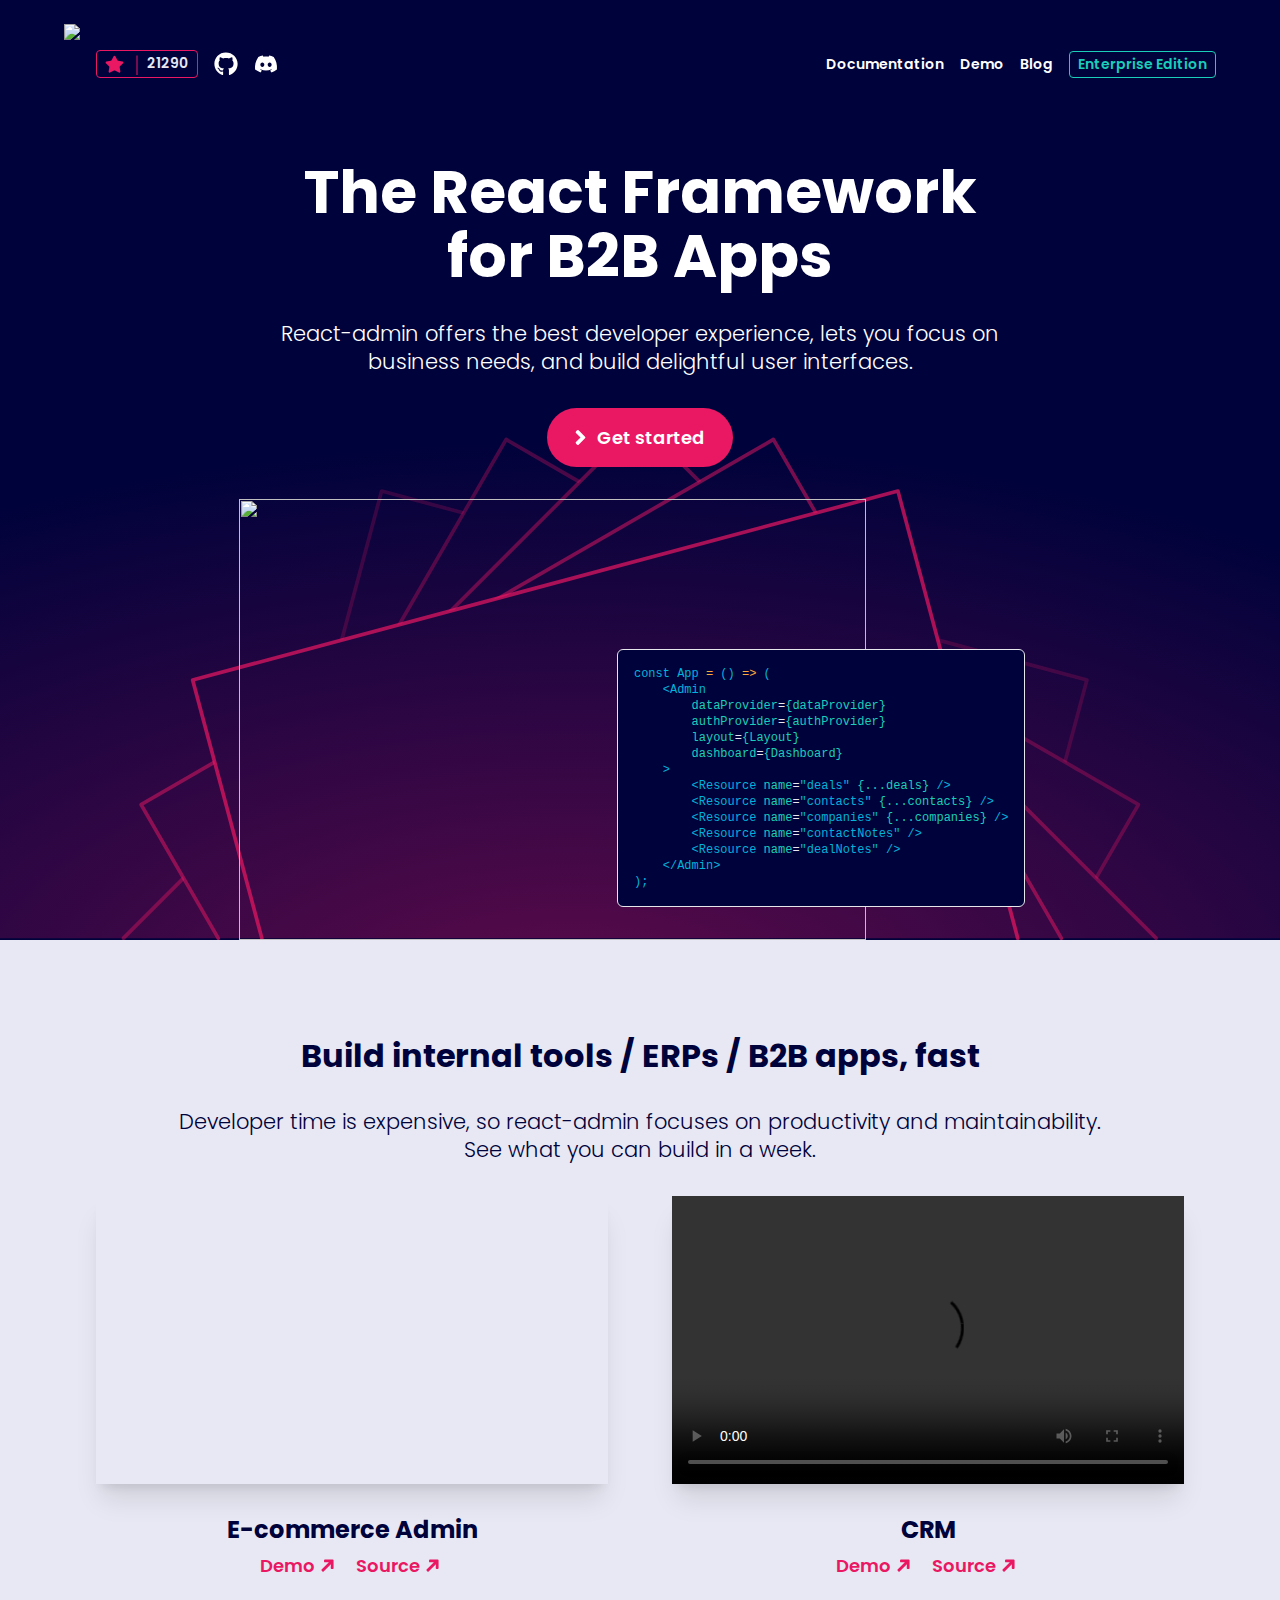
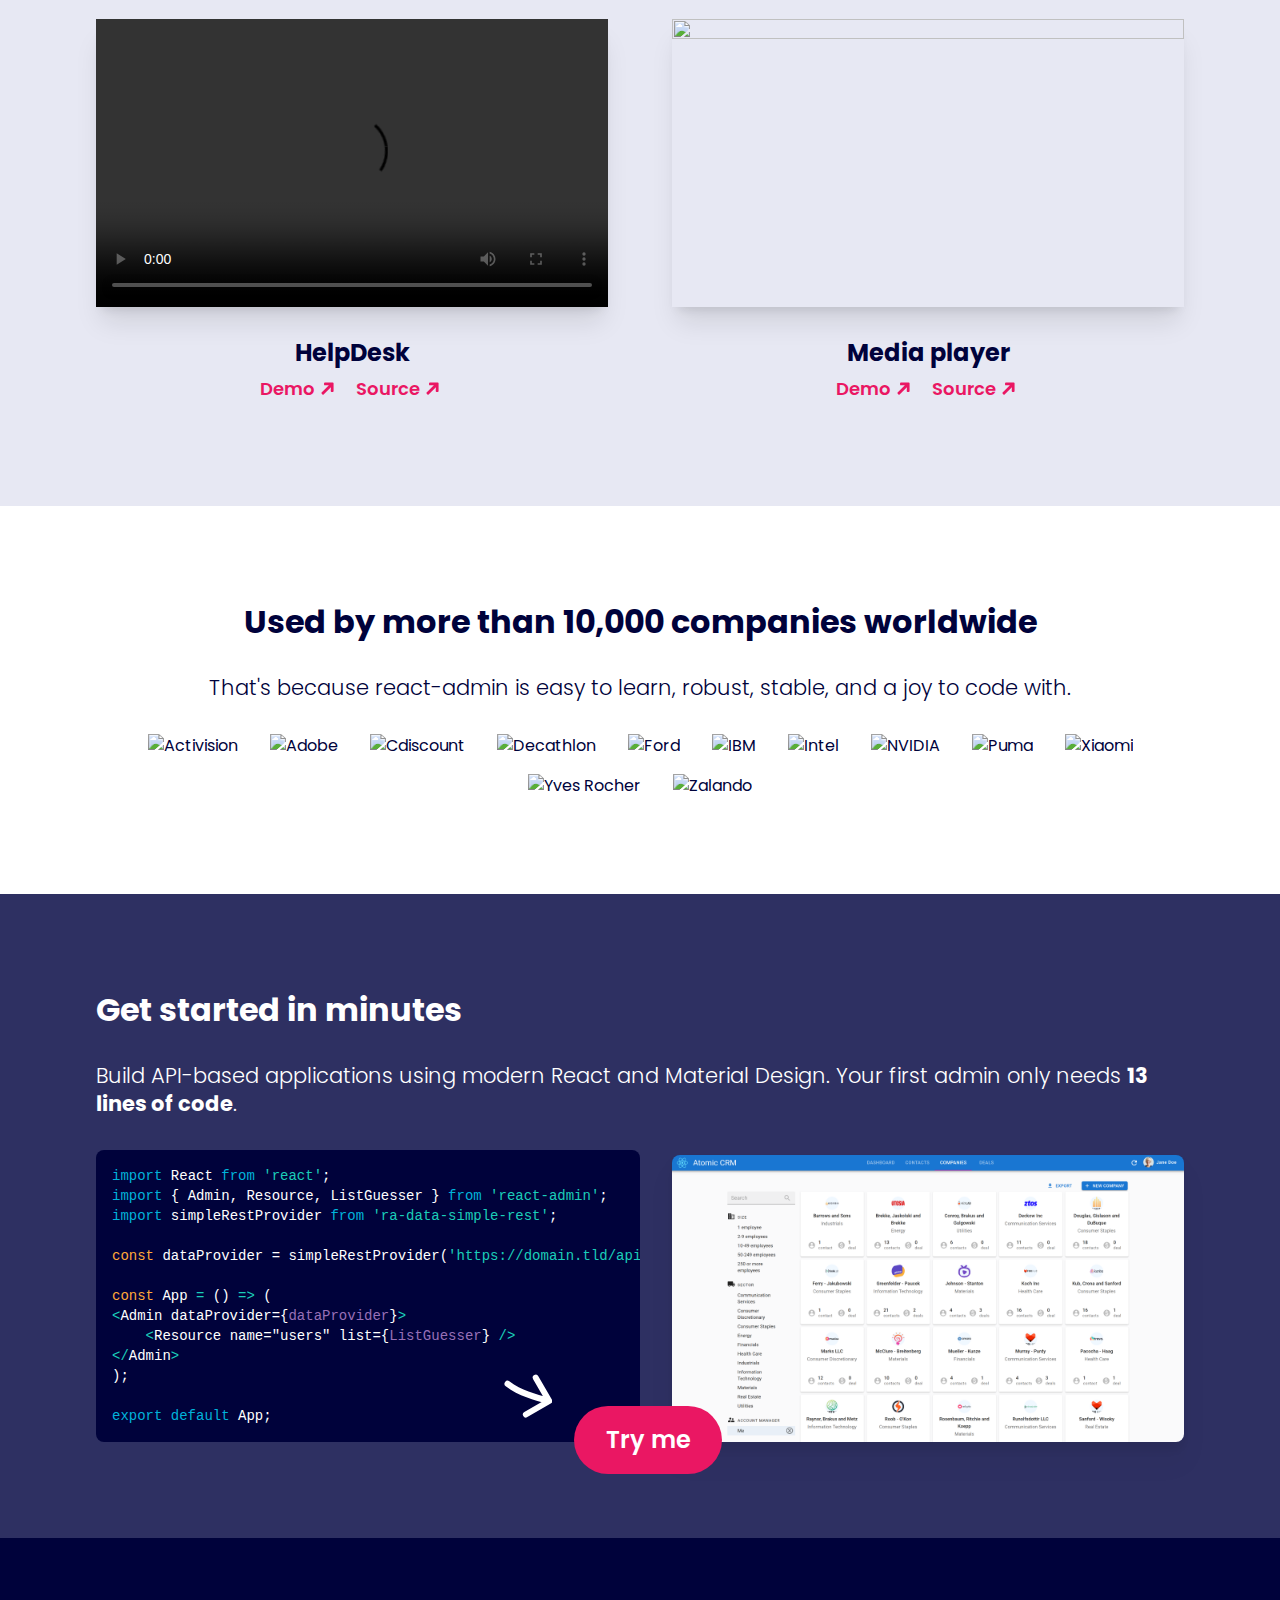
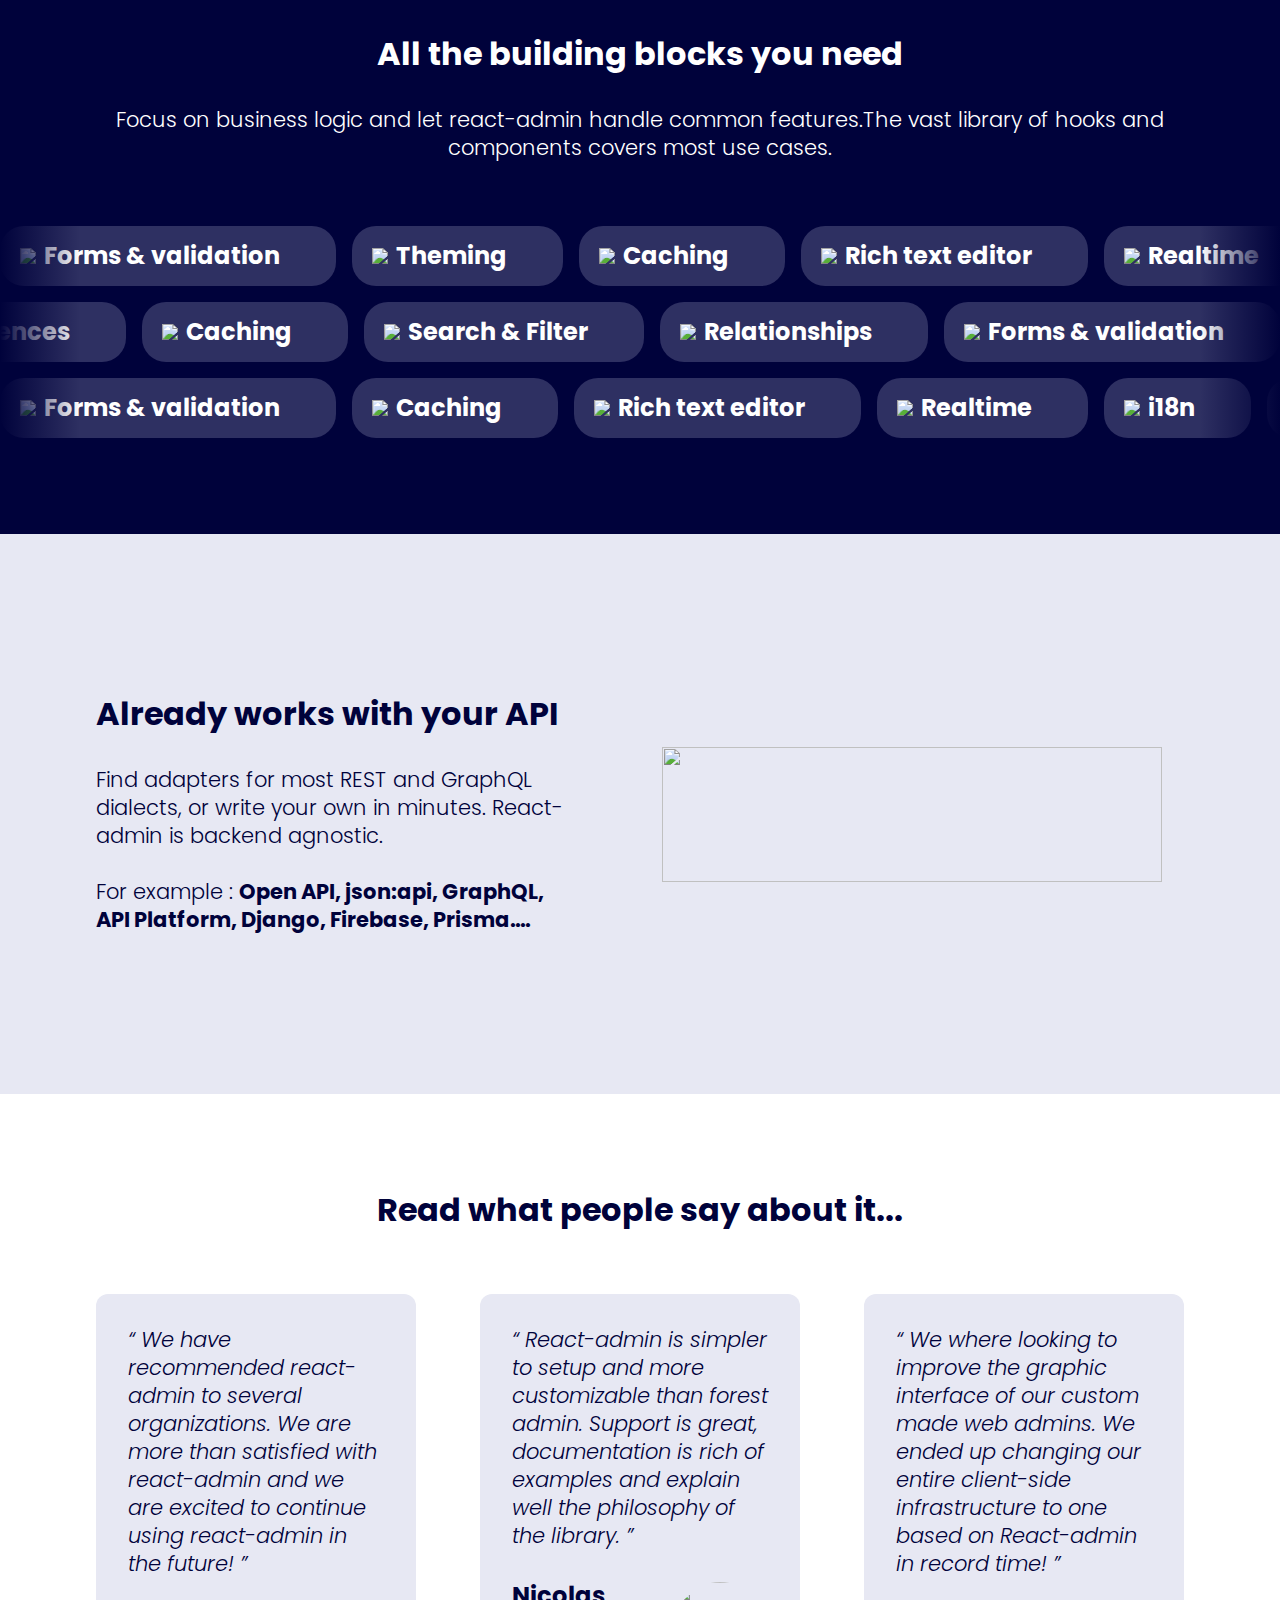
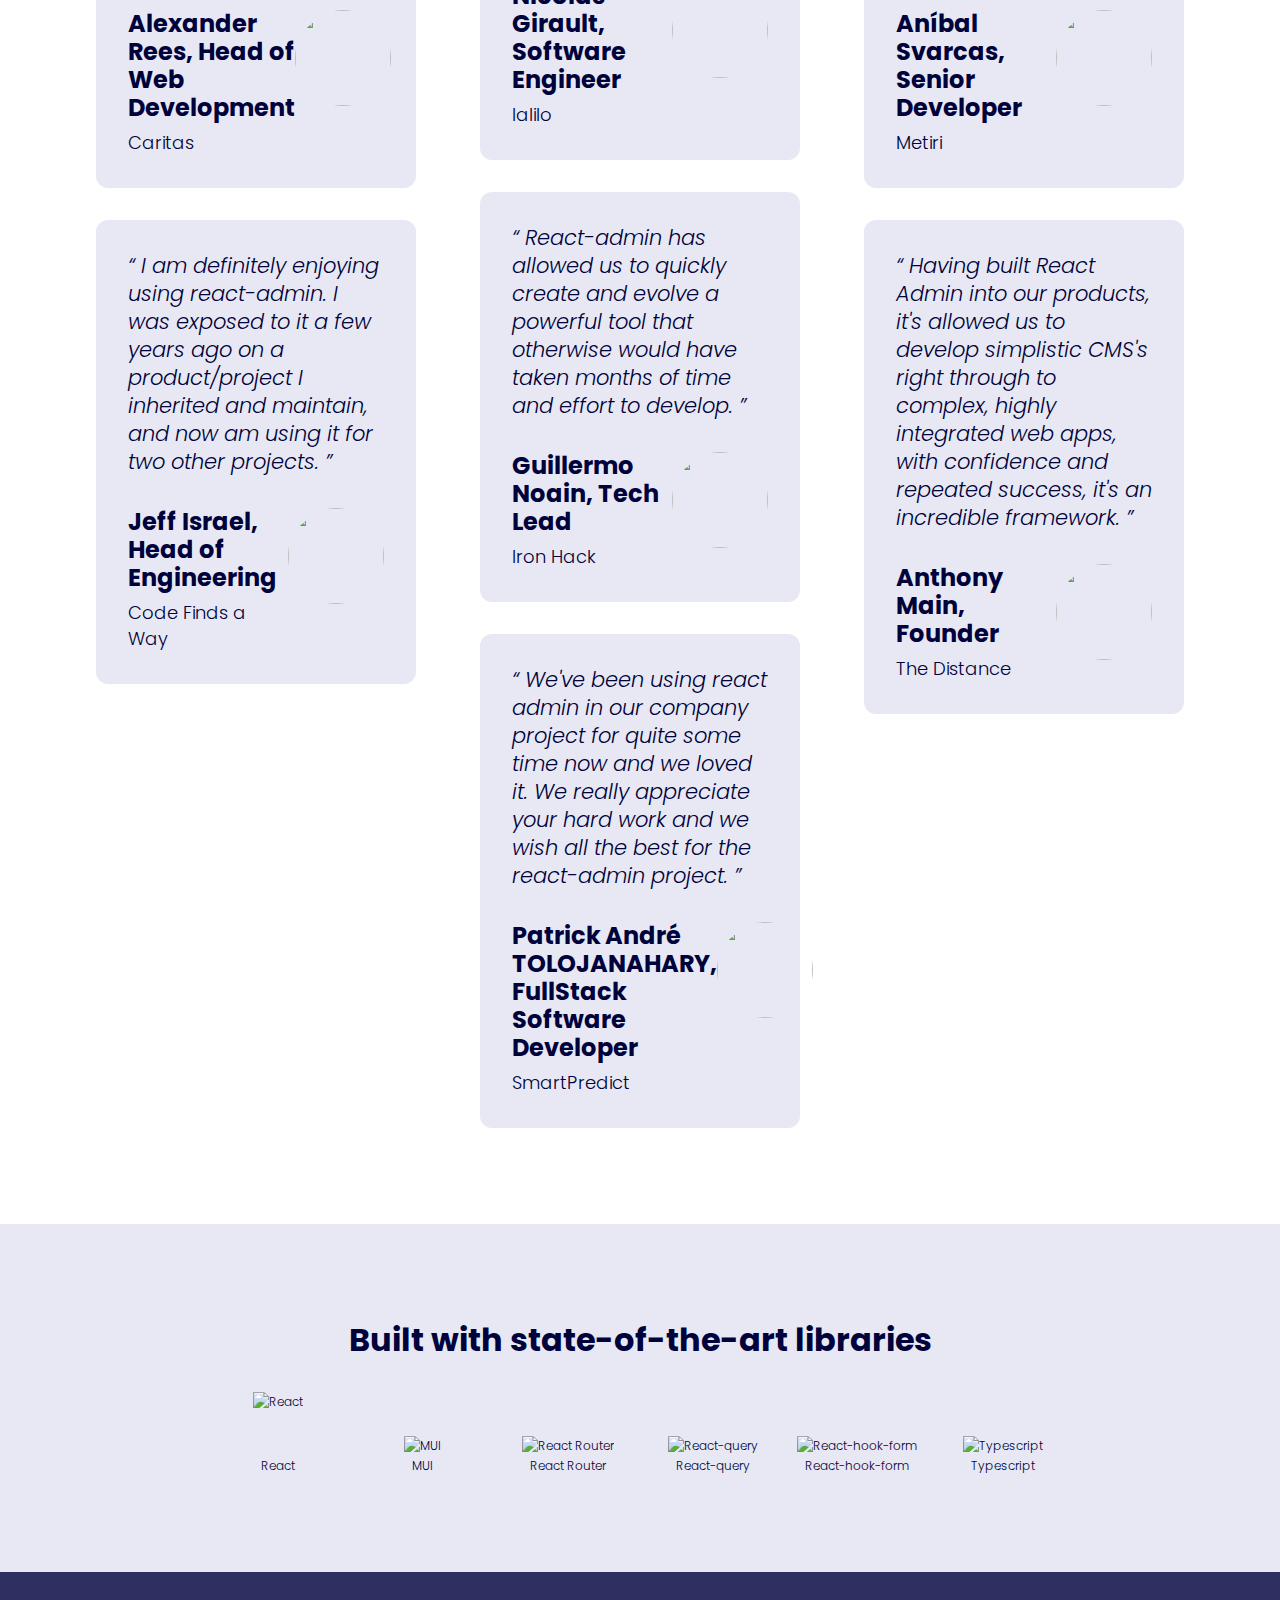
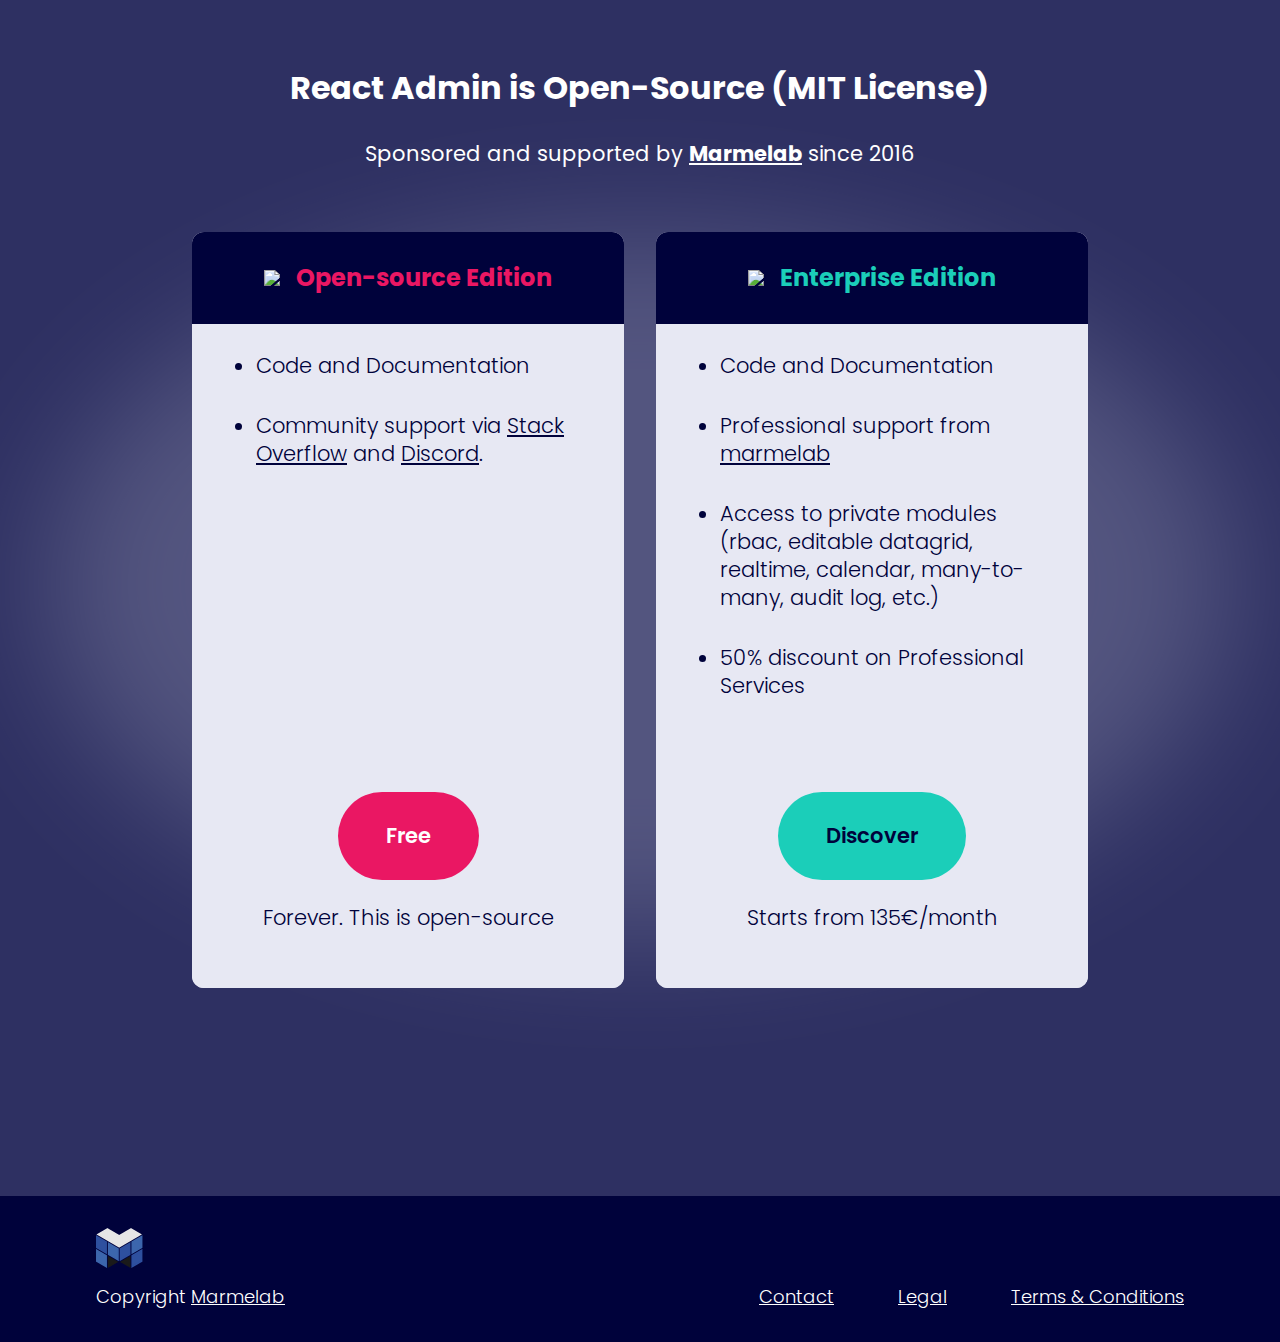
==== commit ab89f319: "Fix hero unit" ====
--- a/index.html
+++ b/index.html
@@ -1,190 +1,111 @@
 <!DOCTYPE html>
 <html lang="en">
-	<head>
-		<meta charset="UTF-8" />
-
-		<meta name="viewport" content="width=device-width, initial-scale=1.0" />
-		<title>React-admin Open-source Edition</title>
-
-		<script
-			type="module"
-			crossorigin
-			src="./assets/open-source-71f0d259.js"
-		></script>
-		<link rel="modulepreload" crossorigin href="./assets/main-6a198eb3.js" />
-		<link rel="stylesheet" href="./assets/main-3ae67955.css" />
-	</head>
-	<body>
-		<nav class="bg-[#00023b] text-white">
-			<div
-				class="mx-auto max-w-screen-xl px-4 py-2 md:px-8 md:py-5 lg:px-16 lg:py-8"
-			>
-				<div class="flex h-16 justify-between">
-					<div class="flex">
-						<div class="flex flex-shrink-0 items-center gap-4">
-							<img src="./ra-oe.svg" class="h-12 w-auto md:h-16 lg:h-20" />
-
-							<a
-								class="inline-block rounded border border-[#ea1763] px-2 py-0.5 text-[14px] font-semibold leading-[21px] text-[#ea1763]"
-								href="https://github.com/marmelab/react-admin"
-							>
-								<svg
-									aria-hidden="true"
-									class="inline-block h-5 w-5"
-									fill="currentColor"
-								>
-									<path
-										d="M8.61 1.245a1 1 0 0 1 1.78 0l2.026 3.97a1 1 0 0 0 .734.533l4.4.7a1 1 0 0 1 .551 1.694l-3.149 3.153a1 1 0 0 0-.28.862l.694 4.402a1 1 0 0 1-1.44 1.047l-3.973-2.02a1 1 0 0 0-.906 0l-3.972 2.02a1 1 0 0 1-1.441-1.047l.694-4.402a1 1 0 0 0-.28-.862L.898 8.142a1 1 0 0 1 .551-1.694l4.401-.7a1 1 0 0 0 .734-.533l2.025-3.97Z"
-									/>
-								</svg>
-								<svg
-									aria-hidden="true"
-									class="ml-2 inline-block h-5 w-5"
-									stroke="currentColor"
-								>
-									<path d="M1 .5v21" />
-								</svg>
-								<span class="-ml-3 text-[#e7e8f3]">21290</span></a
-							>
-							<a href="https://github.com/marmelab/react-admin">
-								<img src="./github.svg" />
-							</a>
-							<a href="https://discord.gg/GeZF9sqh3N">
-								<img src="./discord.svg" />
-							</a>
-						</div>
-					</div>
-					<div
-						class="hidden gap-4 text-[12px] font-semibold leading-[18px] md:flex lg:text-[14px] lg:leading-[21px]"
-					>
-						<a
-							class="inline-flex items-center hover:underline"
-							href="https://marmelab.com/react-admin/documentation.html"
-							>Documentation</a
-						>
-						<a
-							class="inline-flex items-center hover:underline"
-							href="https://marmelab.com/react-admin/Demos.html"
-							>Demo</a
-						>
-						<a
-							class="inline-flex items-center hover:underline"
-							href="https://marmelab.com/en/blog/#react-admin"
-							>Blog</a
-						>
-						<a href="./enterprise.html" class="inline-flex items-center"
-							><span
-								class="rounded border border-[#1bceb9] px-2 py-0.5 text-[#1bceb9] hover:border-[#00023b] hover:bg-[#1bceb9] hover:text-[#00023b]"
-								>Enterprise Edition</span
-							></a
-						>
-					</div>
-					<div class="-mr-2 flex items-center md:hidden">
-						<button
-							class="inline-flex items-center justify-center rounded-md p-2 hover:bg-white hover:text-[#ea1763] focus:outline-none focus:ring-2 focus:ring-inset focus:ring-[#ea1763]"
-							aria-controls="mobile-menu"
-							aria-expanded="false"
-						>
-							<span class="sr-only">Open main menu</span>
-							<svg
-								class="block h-6 w-6"
-								fill="none"
-								viewBox="0 0 24 24"
-								stroke-width="1.5"
-								stroke="currentColor"
-								aria-hidden="true"
-							>
-								<path
-									stroke-linecap="round"
-									stroke-linejoin="round"
-									d="M3.75 6.75h16.5M3.75 12h16.5m-16.5 5.25h16.5"
-								/>
-							</svg>
-							<svg
-								class="hidden h-6 w-6"
-								fill="none"
-								viewBox="0 0 24 24"
-								stroke-width="1.5"
-								stroke="currentColor"
-								aria-hidden="true"
-							>
-								<path
-									stroke-linecap="round"
-									stroke-linejoin="round"
-									d="M6 18L18 6M6 6l12 12"
-								/>
-							</svg>
-						</button>
-					</div>
-				</div>
-			</div>
-			<div class="hidden md:hidden" id="mobile-menu">
-				<div class="text-[14px] font-semibold leading-[21px]">
-					<a
-						class="block px-4 py-2 hover:underline"
-						href="/react-admin/documentation.html"
-						>Documentation</a
-					>
-					<a
-						class="block px-4 py-2 hover:underline"
-						href="/react-admin/Demos.html"
-						>Demo</a
-					>
-					<a
-						class="block px-4 py-2 hover:underline"
-						href="/en/blog/#react-admin"
-						>Blog</a
-					>
-					<a href="./enterprise.html" class="block px-4 py-2"
-						><span
-							class="rounded border border-[#1bceb9] px-2 py-0.5 text-[#1bceb9] hover:border-[#00023b] hover:bg-[#1bceb9] hover:text-[#00023b]"
-							>Enterprise Edition</span
-						></a
-					>
-				</div>
-			</div>
-		</nav>
-
-		<section
-			class="bg-[#00023b] bg-[url('/bg-hero-oss_1.svg')] bg-bottom bg-no-repeat text-white max-lg:bg-[length:2484px_440px] max-md:bg-[length:2145px_380px]"
-		>
-			<div class="mx-auto max-w-screen-xl px-4 pt-8 md:px-16">
-				<div class="text-center">
-					<h1
-						class="px-4 text-[36px] font-bold leading-[42px] md:px-0 md:text-[48px] md:leading-[54px] lg:text-[60px] lg:leading-[64px]"
-					>
-						The React Framework<br />for B2B Apps
-					</h1>
-					<h2
-						class="mt-4 px-8 text-[18px] font-light leading-[26px] md:mt-8 md:px-8 lg:px-44 lg:text-[21px] lg:leading-[28px] xl:px-64"
-					>
-						React-admin offers the best developer experience, lets you focus on
-						business needs, and build delightful user interfaces.
-					</h2>
-					<div class="pt-4 md:pt-8">
-						<a
-							class="inline-block rounded-full bg-[#ea1763] px-7 py-4 text-[18px] font-semibold leading-[27px] text-white"
-							href="https://marmelab.com/react-admin/documentation.html"
-						>
-							<svg
-								aria-hidden="true"
-								class="-mr-0.5 inline-block h-5 w-5"
-								fill="currentColor"
-							>
-								<path
-									d="M10.014 9.297 3.64 15.672a1.12 1.12 0 0 1-1.589 0l-1.06-1.06a1.12 1.12 0 0 1 0-1.588l4.52-4.52L.99 3.987a1.12 1.12 0 0 1 0-1.59l1.055-1.068a1.12 1.12 0 0 1 1.59 0l6.374 6.375c.446.44.446 1.153.005 1.594Z"
-								/>
-							</svg>
-							Get started</a
-						>
-					</div>
-				</div>
-				<div
-					class="mt-8 flex justify-center text-white max-md:mx-auto max-md:flex max-md:max-w-sm max-md:flex-col md:relative"
-				>
-					<pre
-						class="overflow-x-auto rounded-md border bg-[#00023b] p-2 pr-8 text-[9px] font-normal leading-[11px] text-[#00b3da] md:absolute md:top-[48%] md:left-[48%] lg:top-[34%] lg:left-[48%] lg:p-4 lg:text-[12px] lg:leading-[16px]"
-					><code
+
+<head>
+  <meta charset="UTF-8" />
+
+  <meta name="viewport" content="width=device-width, initial-scale=1.0" />
+  <title>React-admin Open-source Edition</title>
+
+  
+  
+  <script type="module" crossorigin src="./assets/open-source-bd2adc33.js"></script>
+  <link rel="modulepreload" crossorigin href="./assets/main-28bdfe1a.js">
+  <link rel="stylesheet" href="./assets/main-75697f84.css">
+</head>
+
+<body>
+  <nav class="bg-[#00023b] text-white">
+    <div class="mx-auto max-w-screen-xl px-4 py-2 md:px-8 md:py-5 lg:px-16 lg:py-8">
+      <div class="flex h-16 justify-between">
+        <div class="flex">
+          <div class="flex flex-shrink-0 items-center gap-4">
+            <img src="./ra-oe.svg" class="h-12 w-auto md:h-16 lg:h-20" />
+
+            <a class="inline-block rounded border border-[#ea1763] px-2 py-0.5 text-[14px] font-semibold leading-[21px] text-[#ea1763]"
+              href="https://github.com/marmelab/react-admin">
+              <svg aria-hidden="true" class="inline-block h-5 w-5" fill="currentColor">
+                <path
+                  d="M8.61 1.245a1 1 0 0 1 1.78 0l2.026 3.97a1 1 0 0 0 .734.533l4.4.7a1 1 0 0 1 .551 1.694l-3.149 3.153a1 1 0 0 0-.28.862l.694 4.402a1 1 0 0 1-1.44 1.047l-3.973-2.02a1 1 0 0 0-.906 0l-3.972 2.02a1 1 0 0 1-1.441-1.047l.694-4.402a1 1 0 0 0-.28-.862L.898 8.142a1 1 0 0 1 .551-1.694l4.401-.7a1 1 0 0 0 .734-.533l2.025-3.97Z" />
+              </svg>
+              <svg aria-hidden="true" class="ml-2 inline-block h-5 w-5" stroke="currentColor">
+                <path d="M1 .5v21" />
+              </svg>
+              <span class="-ml-3 text-[#e7e8f3]">21290</span></a>
+            <a href="https://github.com/marmelab/react-admin">
+              <img src="./github.svg" />
+            </a>
+            <a href="https://discord.gg/GeZF9sqh3N">
+              <img src="./discord.svg" />
+            </a>
+          </div>
+        </div>
+        <div class="hidden gap-4 text-[12px] font-semibold leading-[18px] md:flex lg:text-[14px] lg:leading-[21px]">
+          <a class="inline-flex items-center hover:underline"
+            href="https://marmelab.com/react-admin/documentation.html">Documentation</a>
+          <a class="inline-flex items-center hover:underline"
+            href="https://marmelab.com/react-admin/Demos.html">Demo</a>
+          <a class="inline-flex items-center hover:underline" href="https://marmelab.com/en/blog/#react-admin">Blog</a>
+          <a href="./enterprise.html" class="inline-flex items-center"><span
+              class="rounded border border-[#1bceb9] px-2 py-0.5 text-[#1bceb9] hover:border-[#00023b] hover:bg-[#1bceb9] hover:text-[#00023b]">Enterprise
+              Edition</span></a>
+        </div>
+        <div class="-mr-2 flex items-center md:hidden">
+          <button
+            class="inline-flex items-center justify-center rounded-md p-2 hover:bg-white hover:text-[#ea1763] focus:outline-none focus:ring-2 focus:ring-inset focus:ring-[#ea1763]"
+            aria-controls="mobile-menu" aria-expanded="false">
+            <span class="sr-only">Open main menu</span>
+            <svg class="block h-6 w-6" fill="none" viewBox="0 0 24 24" stroke-width="1.5" stroke="currentColor"
+              aria-hidden="true">
+              <path stroke-linecap="round" stroke-linejoin="round" d="M3.75 6.75h16.5M3.75 12h16.5m-16.5 5.25h16.5" />
+            </svg>
+            <svg class="hidden h-6 w-6" fill="none" viewBox="0 0 24 24" stroke-width="1.5" stroke="currentColor"
+              aria-hidden="true">
+              <path stroke-linecap="round" stroke-linejoin="round" d="M6 18L18 6M6 6l12 12" />
+            </svg>
+          </button>
+        </div>
+      </div>
+    </div>
+    <div class="hidden md:hidden" id="mobile-menu">
+      <div class="text-[14px] font-semibold leading-[21px]">
+        <a class="block px-4 py-2 hover:underline" href="/react-admin/documentation.html">Documentation</a>
+        <a class="block px-4 py-2 hover:underline" href="/react-admin/Demos.html">Demo</a>
+        <a class="block px-4 py-2 hover:underline" href="/en/blog/#react-admin">Blog</a>
+        <a href="./enterprise.html" class="block px-4 py-2"><span
+            class="rounded border border-[#1bceb9] px-2 py-0.5 text-[#1bceb9] hover:border-[#00023b] hover:bg-[#1bceb9] hover:text-[#00023b]">Enterprise
+            Edition</span></a>
+      </div>
+    </div>
+  </nav>
+
+  <section
+    class="bg-[#00023b] bg-[url('/bg-hero-oss_1.svg')] bg-bottom bg-no-repeat text-white max-lg:bg-[length:2484px_440px] max-md:bg-[length:2145px_380px]">
+    <div class="mx-auto max-w-screen-xl px-4 pt-8 md:px-16">
+      <div class="text-center">
+        <h1
+          class="px-4 text-[36px] font-bold leading-[42px] md:px-0 md:text-[48px] md:leading-[54px] lg:text-[60px] lg:leading-[64px]">
+          The React Framework<br />for B2B Apps
+        </h1>
+        <h2
+          class="mt-4 px-8 text-[18px] font-light leading-[26px] md:mt-8 md:px-8 lg:px-44 lg:text-[21px] lg:leading-[28px] xl:px-64">
+          React-admin offers the best developer experience, lets you focus on
+          business needs, and build delightful user interfaces.
+        </h2>
+        <div class="pt-4 md:pt-8">
+          <a class="inline-block rounded-full bg-[#ea1763] px-7 py-4 text-[18px] font-semibold leading-[27px] text-white"
+            href="https://marmelab.com/react-admin/documentation.html">
+            <svg aria-hidden="true" class="-mr-0.5 inline-block h-5 w-5" fill="currentColor">
+              <path
+                d="M10.014 9.297 3.64 15.672a1.12 1.12 0 0 1-1.589 0l-1.06-1.06a1.12 1.12 0 0 1 0-1.588l4.52-4.52L.99 3.987a1.12 1.12 0 0 1 0-1.59l1.055-1.068a1.12 1.12 0 0 1 1.59 0l6.374 6.375c.446.44.446 1.153.005 1.594Z" />
+            </svg>
+            Get started</a>
+        </div>
+      </div>
+      <div
+        class="mt-8 flex justify-center text-white max-md:mx-auto max-md:flex max-md:max-w-sm max-md:flex-col md:relative">
+        <pre
+          class="overflow-x-auto rounded-md border bg-[#00023b] p-2 pr-8 text-[9px] font-normal leading-[11px] text-[#00b3da] md:absolute md:top-[48%] md:left-[48%] lg:top-[34%] lg:left-[48%] lg:p-4 lg:text-[12px] lg:leading-[16px]"><code
 						>const App <span class="text-[#ffa939]">=</span> () <span class="text-[#ffa939]">=&gt;</span> (
 	&lt;Admin
 		<span class="text-[#1bceb9]">dataProvider</span><span class="text-[#e7e8f3]">=</span><span class="text-[#1bceb9]">{dataProvider}</span>
@@ -200,213 +121,139 @@
 	&lt;/Admin&gt;
 );
 </code></pre>
-					<img
-						src="./Screen_oss.png"
-						class="mt-4 md:mt-7 md:-ml-36 md:h-[364px] md:w-[519px] lg:-ml-44 lg:mt-0 lg:h-[441px] lg:w-[627px]"
-					/>
-				</div>
-			</div>
-		</section>
-
-		<section class="bg-[#e7e8f3] text-[#00023b]">
-			<div
-				class="mx-auto max-w-screen-xl px-4 py-8 md:px-12 md:py-16 lg:px-24 lg:py-24"
-			>
-				<h1
-					class="text-center text-[28px] font-bold leading-[34px] lg:text-[32px] lg:leading-[40px]"
-				>
-					Build internal tools / ERPs / B2B apps, fast
-				</h1>
-				<h2
-					class="mt-8 text-center text-[18px] font-light leading-[26px] lg:text-[21px] lg:leading-[28px]"
-				>
-					Developer time is expensive, so react-admin focuses on productivity
-					and maintainability.<br />
-					See what you can build in a week.
-				</h2>
-				<ul
-					class="mt-8 grid grid-cols-1 gap-x-8 gap-y-8 text-center md:grid-cols-2 lg:gap-x-16 lg:gap-y-8"
-				>
-					<li>
-						<iframe
-							src="https://player.vimeo.com/video/474999017/?h=4557e43b02&color=EA1763&title=0&byline=0&portrait=0"
-							class="aspect-video w-full shadow-xl"
-							allow="autoplay; fullscreen; picture-in-picture"
-							allowfullscreen
-						></iframe>
-						<h3
-							class="mt-8 text-[24px] font-bold leading-[28px] text-[#00023b]"
-						>
-							E-commerce Admin
-						</h3>
-						<ul
-							class="m-2 flex justify-center gap-4 text-[18px] font-semibold leading-[27px] text-[#ea1763]"
-						>
-							<li>
-								<a
-									class="inline-flex hover:underline"
-									href="https://marmelab.com/react-admin-demo/"
-									>Demo<img src="./arrow-right.svg"
-								/></a>
-							</li>
-							<li>
-								<a
-									class="inline-flex hover:underline"
-									href="https://github.com/marmelab/react-admin/tree/master/examples/demo"
-									>Source<img src="./arrow-right.svg"
-								/></a>
-							</li>
-						</ul>
-					</li>
-					<li>
-						<video
-							src="https://marmelab.com/react-admin-crm/assets/react-admin-crm.mp4"
-							controls
-							class="aspect-video w-full shadow-xl"
-						></video>
-						<h3
-							class="mt-8 text-[24px] font-bold leading-[28px] text-[#00023b]"
-						>
-							CRM
-						</h3>
-						<ul
-							class="m-2 flex justify-center gap-4 text-[18px] font-semibold leading-[27px] text-[#ea1763]"
-						>
-							<li>
-								<a
-									class="inline-flex hover:underline"
-									href="https://marmelab.com/react-admin-crm/"
-									>Demo<img src="./arrow-right.svg"
-								/></a>
-							</li>
-							<li>
-								<a
-									class="inline-flex hover:underline"
-									href="https://github.com/marmelab/react-admin/tree/master/examples/crm"
-									>Source<img src="./arrow-right.svg"
-								/></a>
-							</li>
-						</ul>
-					</li>
-					<li>
-						<video
-							src="https://user-images.githubusercontent.com/99944/212743583-a4ee135f-f55b-4305-86c4-a3da1c49bb98.mov"
-							controls
-							class="aspect-video w-full shadow-xl"
-						></video>
-						<h3
-							class="mt-8 text-[24px] font-bold leading-[28px] text-[#00023b]"
-						>
-							HelpDesk
-						</h3>
-						<ul
-							class="m-2 flex justify-center gap-4 text-[18px] font-semibold leading-[27px] text-[#ea1763]"
-						>
-							<li>
-								<a
-									class="inline-flex hover:underline"
-									href="https://marmelab.com/react-admin-helpdesk/"
-									>Demo<img src="./arrow-right.svg"
-								/></a>
-							</li>
-							<li>
-								<a
-									class="inline-flex hover:underline"
-									href="https://github.com/marmelab/react-admin-helpdesk"
-									>Source<img src="./arrow-right.svg"
-								/></a>
-							</li>
-						</ul>
-					</li>
-					<li>
-						<img
-							class="aspect-video w-full shadow-xl"
-							src="https://marmelab.com/react-admin/img/navidrome.png"
-						/>
-						<h3
-							class="mt-8 text-[24px] font-bold leading-[28px] text-[#00023b]"
-						>
-							Media player
-						</h3>
-						<ul
-							class="m-2 flex justify-center gap-4 text-[18px] font-semibold leading-[27px] text-[#ea1763]"
-						>
-							<li>
-								<a
-									class="inline-flex hover:underline"
-									href="https://demo.navidrome.org/app/"
-									>Demo<img src="./arrow-right.svg"
-								/></a>
-							</li>
-							<li>
-								<a
-									class="inline-flex hover:underline"
-									href="https://github.com/navidrome/navidrome/"
-									>Source<img src="./arrow-right.svg"
-								/></a>
-							</li>
-						</ul>
-					</li>
-				</ul>
-			</div>
-		</section>
-
-		<section class="bg-white text-[#00023b]">
-			<div
-				class="mx-auto max-w-screen-xl px-4 py-8 md:py-16 md:px-4 lg:px-32 lg:py-24 xl:px-52 xl:py-24"
-			>
-				<h1
-					class="mb-8 text-center text-[28px] font-bold leading-[34px] lg:text-[32px] lg:leading-[40px]"
-				>
-					Used by more than 10,000 companies worldwide
-				</h1>
-				<p
-					class="mb-8 text-center text-[18px] font-light leading-[26px] lg:text-[21px] lg:leading-[28px]"
-				>
-					That's because react-admin is easy to learn, robust, stable, and a joy
-					to code with.
-				</p>
-				<ul
-					class="mx-auto flex flex-wrap items-center justify-center gap-x-8 gap-y-4"
-				>
-					<li><img src="./users/activision.png" alt="Activision" /></li>
-					<li><img src="./users/adobe.png" alt="Adobe" /></li>
-					<li><img src="./users/cdiscount.png" alt="Cdiscount" /></li>
-					<li><img src="./users/decathlon.png" alt="Decathlon" /></li>
-					<li><img src="./users/ford.png" alt="Ford" /></li>
-					<li><img src="./users/ibm.png" alt="IBM" /></li>
-					<li><img src="./users/intel.png" alt="Intel" /></li>
-					<li><img src="./users/nvidia.png" alt="NVIDIA" /></li>
-					<li><img src="./users/puma.png" alt="Puma" /></li>
-					<li><img src="./users/xiaomi.png" alt="Xiaomi" /></li>
-					<li><img src="./users/yves-rocher.png" alt="Yves Rocher" /></li>
-					<li><img src="./users/zalando.png" alt="Zalando" /></li>
-				</ul>
-			</div>
-		</section>
-
-		<section class="bg-[#2e3062] text-white">
-			<div
-				class="mx-auto max-w-screen-xl px-4 py-8 pb-14 md:px-12 md:py-16 lg:p-24"
-			>
-				<h1
-					class="text-[28px] font-bold leading-[34px] lg:text-[32px] lg:leading-[40px]"
-				>
-					Get started in minutes
-				</h1>
-				<p
-					class="mt-8 mb-8 text-[18px] font-light leading-[26px] lg:text-[21px] lg:leading-[28px]"
-				>
-					Build API-based applications using modern React and Material Design.
-					Your first admin only needs
-					<b class="font-bold">13 lines of code</b>.
-				</p>
-				<div class="relative">
-					<div class="flex flex-col gap-8 md:flex-row">
-						<div class="w-full flex-shrink flex-grow self-end md:w-1/2">
-							<pre
-								class="overflow-x-auto rounded-lg bg-[#00023b] p-4 pb-16 text-[11px] font-normal leading-[14px] md:pb-8 lg:pb-4 lg:text-[14px] lg:leading-[20px] xl:pb-16"
-							><code
+        <img src="./Screen_oss.png"
+          class="mt-4 md:mt-7 md:-ml-36 md:h-[364px] md:w-[519px] lg:-ml-44 lg:mt-0 lg:h-[441px] lg:w-[627px]" />
+      </div>
+    </div>
+  </section>
+
+  <section class="bg-[#e7e8f3] text-[#00023b]">
+    <div class="mx-auto max-w-screen-xl px-4 py-8 md:px-12 md:py-16 lg:px-24 lg:py-24">
+      <h1 class="text-center text-[28px] font-bold leading-[34px] lg:text-[32px] lg:leading-[40px]">
+        Build internal tools / ERPs / B2B apps, fast
+      </h1>
+      <h2 class="mt-8 text-center text-[18px] font-light leading-[26px] lg:text-[21px] lg:leading-[28px]">
+        Developer time is expensive, so react-admin focuses on productivity
+        and maintainability.<br />
+        See what you can build in a week.
+      </h2>
+      <ul class="mt-8 grid grid-cols-1 gap-x-8 gap-y-8 text-center md:grid-cols-2 lg:gap-x-16 lg:gap-y-8">
+        <li>
+          <iframe src="https://player.vimeo.com/video/474999017/?h=4557e43b02&color=EA1763&title=0&byline=0&portrait=0"
+            class="aspect-video w-full shadow-xl" allow="autoplay; fullscreen; picture-in-picture"
+            allowfullscreen></iframe>
+          <h3 class="mt-8 text-[24px] font-bold leading-[28px] text-[#00023b]">
+            E-commerce Admin
+          </h3>
+          <ul class="m-2 flex justify-center gap-4 text-[18px] font-semibold leading-[27px] text-[#ea1763]">
+            <li>
+              <a class="inline-flex hover:underline" href="https://marmelab.com/react-admin-demo/">Demo<img
+                  src="./arrow-right.svg" /></a>
+            </li>
+            <li>
+              <a class="inline-flex hover:underline"
+                href="https://github.com/marmelab/react-admin/tree/master/examples/demo">Source<img
+                  src="./arrow-right.svg" /></a>
+            </li>
+          </ul>
+        </li>
+        <li>
+          <video src="https://marmelab.com/react-admin-crm/assets/react-admin-crm.mp4" controls
+            class="aspect-video w-full shadow-xl"></video>
+          <h3 class="mt-8 text-[24px] font-bold leading-[28px] text-[#00023b]">
+            CRM
+          </h3>
+          <ul class="m-2 flex justify-center gap-4 text-[18px] font-semibold leading-[27px] text-[#ea1763]">
+            <li>
+              <a class="inline-flex hover:underline" href="https://marmelab.com/react-admin-crm/">Demo<img
+                  src="./arrow-right.svg" /></a>
+            </li>
+            <li>
+              <a class="inline-flex hover:underline"
+                href="https://github.com/marmelab/react-admin/tree/master/examples/crm">Source<img
+                  src="./arrow-right.svg" /></a>
+            </li>
+          </ul>
+        </li>
+        <li>
+          <video
+            src="https://user-images.githubusercontent.com/99944/212743583-a4ee135f-f55b-4305-86c4-a3da1c49bb98.mov"
+            controls class="aspect-video w-full shadow-xl"></video>
+          <h3 class="mt-8 text-[24px] font-bold leading-[28px] text-[#00023b]">
+            HelpDesk
+          </h3>
+          <ul class="m-2 flex justify-center gap-4 text-[18px] font-semibold leading-[27px] text-[#ea1763]">
+            <li>
+              <a class="inline-flex hover:underline" href="https://marmelab.com/react-admin-helpdesk/">Demo<img
+                  src="./arrow-right.svg" /></a>
+            </li>
+            <li>
+              <a class="inline-flex hover:underline" href="https://github.com/marmelab/react-admin-helpdesk">Source<img
+                  src="./arrow-right.svg" /></a>
+            </li>
+          </ul>
+        </li>
+        <li>
+          <img class="aspect-video w-full shadow-xl" src="https://marmelab.com/react-admin/img/navidrome.png" />
+          <h3 class="mt-8 text-[24px] font-bold leading-[28px] text-[#00023b]">
+            Media player
+          </h3>
+          <ul class="m-2 flex justify-center gap-4 text-[18px] font-semibold leading-[27px] text-[#ea1763]">
+            <li>
+              <a class="inline-flex hover:underline" href="https://demo.navidrome.org/app/">Demo<img
+                  src="./arrow-right.svg" /></a>
+            </li>
+            <li>
+              <a class="inline-flex hover:underline" href="https://github.com/navidrome/navidrome/">Source<img
+                  src="./arrow-right.svg" /></a>
+            </li>
+          </ul>
+        </li>
+      </ul>
+    </div>
+  </section>
+
+  <section class="bg-white text-[#00023b]">
+    <div class="mx-auto max-w-screen-xl px-4 py-8 md:py-16 md:px-4 lg:px-32 lg:py-24 xl:px-52 xl:py-24">
+      <h1 class="mb-8 text-center text-[28px] font-bold leading-[34px] lg:text-[32px] lg:leading-[40px]">
+        Used by more than 10,000 companies worldwide
+      </h1>
+      <p class="mb-8 text-center text-[18px] font-light leading-[26px] lg:text-[21px] lg:leading-[28px]">
+        That's because react-admin is easy to learn, robust, stable, and a joy
+        to code with.
+      </p>
+      <ul class="mx-auto flex flex-wrap items-center justify-center gap-x-8 gap-y-4">
+        <li><img src="./users/activision.png" alt="Activision" /></li>
+        <li><img src="./users/adobe.png" alt="Adobe" /></li>
+        <li><img src="./users/cdiscount.png" alt="Cdiscount" /></li>
+        <li><img src="./users/decathlon.png" alt="Decathlon" /></li>
+        <li><img src="./users/ford.png" alt="Ford" /></li>
+        <li><img src="./users/ibm.png" alt="IBM" /></li>
+        <li><img src="./users/intel.png" alt="Intel" /></li>
+        <li><img src="./users/nvidia.png" alt="NVIDIA" /></li>
+        <li><img src="./users/puma.png" alt="Puma" /></li>
+        <li><img src="./users/xiaomi.png" alt="Xiaomi" /></li>
+        <li><img src="./users/yves-rocher.png" alt="Yves Rocher" /></li>
+        <li><img src="./users/zalando.png" alt="Zalando" /></li>
+      </ul>
+    </div>
+  </section>
+
+  <section class="bg-[#2e3062] text-white">
+    <div class="mx-auto max-w-screen-xl px-4 py-8 pb-14 md:px-12 md:py-16 lg:p-24">
+      <h1 class="text-[28px] font-bold leading-[34px] lg:text-[32px] lg:leading-[40px]">
+        Get started in minutes
+      </h1>
+      <p class="mt-8 mb-8 text-[18px] font-light leading-[26px] lg:text-[21px] lg:leading-[28px]">
+        Build API-based applications using modern React and Material Design.
+        Your first admin only needs
+        <b class="font-bold">13 lines of code</b>.
+      </p>
+      <div class="relative">
+        <div class="flex flex-col gap-8 md:flex-row">
+          <div class="w-full flex-shrink flex-grow self-end md:w-1/2">
+            <pre
+              class="overflow-x-auto rounded-lg bg-[#00023b] p-4 pb-16 text-[11px] font-normal leading-[14px] md:pb-8 lg:pb-4 lg:text-[14px] lg:leading-[20px] xl:pb-16"><code
 							><span class="text-[#00b3da]">import</span> React <span class="text-[#00b3da]">from</span> <span class="text-[#1bceb9]">'react'</span>;
 <span class="text-[#00b3da]">import</span> { Admin, Resource, ListGuesser } <span class="text-[#00b3da]">from</span> <span class="text-[#1bceb9]">'react-admin'</span>;
 <span class="text-[#00b3da]">import</span> simpleRestProvider <span class="text-[#00b3da]">from</span> <span class="text-[#1bceb9]">'ra-data-simple-rest'</span>;
@@ -421,574 +268,398 @@
 
 <span class="text-[#00b3da]">export default</span> App;</code
 				></pre>
-						</div>
-						<div class="w-full flex-shrink flex-grow self-end md:w-1/2">
-							<img
-								src="./screen_get_started.png"
-								class="rounded-lg drop-shadow-xl"
-							/>
-						</div>
-					</div>
-					<div
-						class="absolute top-1/2 flex w-full -translate-y-1/2 transform items-center justify-center"
-					>
-						<div
-							class="relative mt-20 flex items-center justify-center md:mt-56 md:ml-4 lg:mt-72 xl:mt-80"
-						>
-							<svg
-								aria-hidden="true"
-								class="absolute left-[calc(50%-9rem)] top-[-2rem] inline-block h-12 w-12"
-								fill="currentColor"
-							>
-								<path
-									d="M5.328 7.336a3 3 0 0 0-3.604 4.797l3.604-4.797Zm41.4 22.281a3 3 0 0 0 1.098-4.098l-13.5-23.383a3 3 0 1 0-5.196 3l12 20.785-20.785 12a3 3 0 0 0 3 5.196l23.383-13.5ZM1.724 12.133c13.178 9.9 27.916 13.815 42.727 17.784l1.553-5.796c-14.968-4.01-28.569-7.689-40.676-16.785l-3.604 4.797Z"
-								/>
-							</svg>
-							<a
-								class="inline-block rounded-full bg-[#ea1763] px-8 py-4 text-[24px] font-semibold leading-[36px] text-white"
-								href="https://marmelab.com/react-admin/documentation.html"
-								>Try me</a
-							>
-						</div>
-					</div>
-				</div>
-			</div>
-		</section>
-
-		<section class="bg-[#00023b] text-[#999bba]">
-			<div class="mx-auto max-w-screen-xl py-8 text-white md:py-16 lg:py-24">
-				<div class="px-4 md:px-12 lg:px-16 xl:px-24">
-					<h1
-						class="text-center text-[28px] font-bold leading-[34px] lg:text-[32px] lg:leading-[40px]"
-					>
-						All the building blocks you need
-					</h1>
-					<p
-						class="mt-8 mb-8 text-center text-[18px] font-light leading-[26px] md:mb-16 lg:text-[21px] lg:leading-[28px]"
-					>
-						Focus on business logic and let react-admin handle common
-						features.The vast library of hooks and components covers most use
-						cases.
-					</p>
-				</div>
-				<div class="relative">
-					<div
-						class="lg:w-30 absolute inset-y-0 left-0 z-10 w-10 bg-gradient-to-r from-[#00023b] to-transparent md:w-20"
-					></div>
-					<div
-						class="lg:w-30 absolute inset-y-0 right-0 z-10 w-10 bg-gradient-to-l from-[#00023b] to-transparent md:w-20"
-					></div>
-					<div
-						id="building-blocks"
-						class="space-y-2 overflow-hidden whitespace-nowrap text-[21px] font-bold leading-[24px] text-white lg:space-y-4 lg:text-[24px] lg:leading-[28px]"
-					>
-						<ul class="flex flex-nowrap gap-2 lg:gap-4">
-							<li
-								class="flex items-center rounded-3xl bg-[#2e3062] py-3 px-5 pr-12 lg:px-6 lg:py-4 lg:pr-14"
-							>
-								<img
-									class="mr-2 -ml-1"
-									src="./features/roles-and-permissions.svg"
-								/>
-								Roles &amp; Permissions
-							</li>
-							<li
-								class="flex items-center rounded-3xl bg-[#2e3062] py-3 px-5 pr-12 lg:px-6 lg:py-4 lg:pr-14"
-							>
-								<img
-									class="mr-2 -ml-1"
-									src="./features/forms-and-validation.svg"
-								/>Forms &amp; validation
-							</li>
-							<li
-								class="flex items-center rounded-3xl bg-[#2e3062] py-3 px-5 pr-12 lg:px-6 lg:py-4 lg:pr-14"
-							>
-								<img
-									class="mr-2 -ml-1"
-									src="./features/full-featured-datagrid.svg"
-								/>
-								Full-featured datagrid
-							</li>
-							<li
-								class="flex items-center rounded-3xl bg-[#2e3062] py-3 px-5 pr-12 lg:px-6 lg:py-4 lg:pr-14"
-							>
-								<img class="mr-2 -ml-1" src="./features/relationships.svg" />
-								Relationships
-							</li>
-							<li
-								class="flex items-center rounded-3xl bg-[#2e3062] py-3 px-5 pr-12 lg:px-6 lg:py-4 lg:pr-14"
-							>
-								<img class="mr-2 -ml-1" src="./features/i18n.svg" />
-								i18n
-							</li>
-							<li
-								class="flex items-center rounded-3xl bg-[#2e3062] py-3 px-5 pr-12 lg:px-6 lg:py-4 lg:pr-14"
-							>
-								<img class="mr-2 -ml-1" src="./features/responsive.svg" />
-								Responsive
-							</li>
-							<li
-								class="flex items-center rounded-3xl bg-[#2e3062] py-3 px-5 pr-12 lg:px-6 lg:py-4 lg:pr-14"
-							>
-								<img class="mr-2 -ml-1" src="./features/preferences.svg" />
-								Preferences
-							</li>
-							<li
-								class="flex items-center rounded-3xl bg-[#2e3062] py-3 px-5 pr-12 lg:px-6 lg:py-4 lg:pr-14"
-							>
-								<img class="mr-2 -ml-1" src="./features/theming.svg" />
-								Theming
-							</li>
-							<li
-								class="flex items-center rounded-3xl bg-[#2e3062] py-3 px-5 pr-12 lg:px-6 lg:py-4 lg:pr-14"
-							>
-								<img class="mr-2 -ml-1" src="./features/undo.svg" />
-								Undo
-							</li>
-							<li
-								class="flex items-center rounded-3xl bg-[#2e3062] py-3 px-5 pr-12 lg:px-6 lg:py-4 lg:pr-14"
-							>
-								<img class="mr-2 -ml-1" src="./features/caching.svg" />
-								Caching
-							</li>
-							<li
-								class="flex items-center rounded-3xl bg-[#2e3062] py-3 px-5 pr-12 lg:px-6 lg:py-4 lg:pr-14"
-							>
-								<img class="mr-2 -ml-1" src="./features/routing.svg" />
-								Routing
-							</li>
-							<li
-								class="flex items-center rounded-3xl bg-[#2e3062] py-3 px-5 pr-12 lg:px-6 lg:py-4 lg:pr-14"
-							>
-								<img class="mr-2 -ml-1" src="./features/rich-text-editor.svg" />
-								Rich text editor
-							</li>
-							<li
-								class="flex items-center rounded-3xl bg-[#2e3062] py-3 px-5 pr-12 lg:px-6 lg:py-4 lg:pr-14"
-							>
-								<img class="mr-2 -ml-1" src="./features/notifications.svg" />
-								Notifications
-							</li>
-							<li
-								class="flex items-center rounded-3xl bg-[#2e3062] py-3 px-5 pr-12 lg:px-6 lg:py-4 lg:pr-14"
-							>
-								<img class="mr-2 -ml-1" src="./features/realtime.svg" />
-								Realtime
-							</li>
-							<li
-								class="flex items-center rounded-3xl bg-[#2e3062] py-3 px-5 pr-12 lg:px-6 lg:py-4 lg:pr-14"
-							>
-								<img
-									class="mr-2 -ml-1"
-									src="./features/search-and-filter.svg"
-								/>
-								Search &amp; Filter
-							</li>
-							<li
-								class="flex items-center rounded-3xl bg-[#2e3062] py-3 px-5 pr-12 lg:px-6 lg:py-4 lg:pr-14"
-							>
-								<img class="mr-2 -ml-1" src="./features/accessibility.svg" />
-								Accessibility
-							</li>
-						</ul>
-					</div>
-				</div>
-			</div>
-		</section>
-
-		<section
-			class="bg-[#e7e8f3] text-[#00023b] max-md:bg-[url:url('/group_31.svg'),url('/group_31.svg')] max-md:bg-[length:200px_200px,200px_200px] max-md:bg-[position:top_-100px_center,bottom_-100px_center] max-md:bg-no-repeat"
-		>
-			<div
-				class="p_y-24 md:p_y-24 lg:p_y-40 mx-auto max-w-screen-xl px-4 md:px-12 lg:px-24"
-			>
-				<div class="grid grid-cols-1 gap-0 md:grid-cols-2">
-					<div
-						class="pt-24 pb-10 text-center md:pb-24 md:pr-16 md:text-left lg:py-40"
-					>
-						<h1
-							class="text-[28px] font-bold leading-[34px] lg:text-[32px] lg:leading-[40px]"
-						>
-							Already works with your API
-						</h1>
-						<p
-							class="mt-8 text-[18px] font-light leading-[26px] lg:text-[21px] lg:leading-[28px]"
-						>
-							Find adapters for most REST and GraphQL dialects, or write your
-							own in minutes. React-admin is backend agnostic.<br /><br />For
-							example :
-							<b class="font-bold"
-								>Open API, json:api, GraphQL, API Platform, Django, Firebase,
-								Prisma....</b
-							>
-						</p>
-					</div>
-					<div
-						class="flex items-center justify-center bg-no-repeat pb-28 md:bg-[url:url('/group_31.svg'),url('/group_31.svg')] md:bg-[length:320px_320px,320px_320px] md:bg-[position:top_-160px_center,bottom_-160px_center] md:pb-0 lg:bg-[length:366px_366px,366px_366px] lg:bg-[position:top_-183px_center,bottom_-183px_center]"
-					>
-						<img
-							src="./your-api.svg"
-							class="h-[90px] w-[320px] md:h-[110px] md:w-[410px] lg:h-[135px] lg:w-[500px] xl:h-[150px] xl:w-[560px]"
-						/>
-					</div>
-				</div>
-			</div>
-		</section>
-
-		<section class="bg-white text-[#00023b]">
-			<div class="mx-auto max-w-screen-xl py-8 px-4 md:px-12 md:py-16 lg:p-24">
-				<h1
-					class="mb-16 text-center text-[28px] font-bold leading-[34px] lg:text-[32px] lg:leading-[40px]"
-				>
-					Read what people say about it...
-				</h1>
-				<div
-					class="columns-1 gap-8 space-y-8 md:columns-2 lg:columns-3 lg:gap-16"
-				>
-					<blockquote
-						class="break-inside-avoid-column rounded-xl bg-[#e7e8f3] p-8"
-					>
-						<p class="text-[21px] font-light italic leading-[28px]">
-							“ We have recommended react-admin to several organizations. We are
-							more than satisfied with react-admin and we are excited to
-							continue using react-admin in the future! ”
-						</p>
-						<div class="mt-8 flex justify-between">
-							<div>
-								<p class="mb-2 text-[24px] font-bold leading-[28px]">
-									Alexander Rees, Head of Web Development
-								</p>
-								<p class="text-[18px] font-light leading-[26px]">Caritas</p>
-							</div>
-							<img
-								class="inline-block h-24 w-24 rounded-full"
-								src="https://i.pravatar.cc/150?img=1"
-								alt=""
-							/>
-						</div>
-					</blockquote>
-					<blockquote
-						class="break-inside-avoid-column rounded-xl bg-[#e7e8f3] p-8"
-					>
-						<p class="text-[21px] font-light italic leading-[28px]">
-							“ I am definitely enjoying using react-admin. I was exposed to it
-							a few years ago on a product/project I inherited and maintain, and
-							now am using it for two other projects. ”
-						</p>
-						<div class="mt-8 flex justify-between">
-							<div>
-								<p class="mb-2 text-[24px] font-bold leading-[28px]">
-									Jeff Israel, Head of Engineering
-								</p>
-								<p class="text-[18px] font-light leading-[26px]">
-									Code Finds a Way
-								</p>
-							</div>
-							<img
-								class="inline-block h-24 w-24 rounded-full"
-								src="https://i.pravatar.cc/150?img=2"
-								alt=""
-							/>
-						</div>
-					</blockquote>
-					<blockquote
-						class="break-inside-avoid-column rounded-xl bg-[#e7e8f3] p-8"
-					>
-						<p class="text-[21px] font-light italic leading-[28px]">
-							“ React-admin is simpler to setup and more customizable than
-							forest admin. Support is great, documentation is rich of examples
-							and explain well the philosophy of the library. ”
-						</p>
-						<div class="mt-8 flex justify-between">
-							<div>
-								<p class="mb-2 text-[24px] font-bold leading-[28px]">
-									Nicolas Girault, Software Engineer
-								</p>
-								<p class="text-[18px] font-light leading-[26px]">lalilo</p>
-							</div>
-							<img
-								class="inline-block h-24 w-24 rounded-full"
-								src="https://i.pravatar.cc/150?img=3"
-								alt=""
-							/>
-						</div>
-					</blockquote>
-					<blockquote
-						class="break-inside-avoid-column rounded-xl bg-[#e7e8f3] p-8"
-					>
-						<p class="text-[21px] font-light italic leading-[28px]">
-							“ React-admin has allowed us to quickly create and evolve a
-							powerful tool that otherwise would have taken months of time and
-							effort to develop. ”
-						</p>
-						<div class="mt-8 flex justify-between">
-							<div>
-								<p class="mb-2 text-[24px] font-bold leading-[28px]">
-									Guillermo Noain, Tech Lead
-								</p>
-								<p class="text-[18px] font-light leading-[26px]">Iron Hack</p>
-							</div>
-							<img
-								class="inline-block h-24 w-24 rounded-full"
-								src="https://i.pravatar.cc/150?img=4"
-								alt=""
-							/>
-						</div>
-					</blockquote>
-					<blockquote
-						class="break-inside-avoid-column rounded-xl bg-[#e7e8f3] p-8"
-					>
-						<p class="text-[21px] font-light italic leading-[28px]">
-							“ We've been using react admin in our company project for quite
-							some time now and we loved it. We really appreciate your hard work
-							and we wish all the best for the react-admin project. ”
-						</p>
-						<div class="mt-8 flex justify-between">
-							<div>
-								<p class="mb-2 text-[24px] font-bold leading-[28px]">
-									Patrick André TOLOJANAHARY, FullStack Software Developer
-								</p>
-								<p class="text-[18px] font-light leading-[26px]">
-									SmartPredict
-								</p>
-							</div>
-							<img
-								class="inline-block h-24 w-24 rounded-full"
-								src="https://i.pravatar.cc/150?img=5"
-								alt=""
-							/>
-						</div>
-					</blockquote>
-					<blockquote
-						class="break-inside-avoid-column rounded-xl bg-[#e7e8f3] p-8"
-					>
-						<p class="text-[21px] font-light italic leading-[28px]">
-							“ We where looking to improve the graphic interface of our custom
-							made web admins. We ended up changing our entire client-side
-							infrastructure to one based on React-admin in record time! ”
-						</p>
-						<div class="mt-8 flex justify-between">
-							<div>
-								<p class="mb-2 text-[24px] font-bold leading-[28px]">
-									Aníbal Svarcas, Senior Developer
-								</p>
-								<p class="text-[18px] font-light leading-[26px]">Metiri</p>
-							</div>
-							<img
-								class="inline-block h-24 w-24 rounded-full"
-								src="https://i.pravatar.cc/150?img=6"
-								alt=""
-							/>
-						</div>
-					</blockquote>
-					<blockquote
-						class="break-inside-avoid-column rounded-xl bg-[#e7e8f3] p-8"
-					>
-						<p class="text-[21px] font-light italic leading-[28px]">
-							“ Having built React Admin into our products, it's allowed us to
-							develop simplistic CMS's right through to complex, highly
-							integrated web apps, with confidence and repeated success, it's an
-							incredible framework. ”
-						</p>
-						<div class="mt-8 flex justify-between">
-							<div>
-								<p class="mb-2 text-[24px] font-bold leading-[28px]">
-									Anthony Main, Founder
-								</p>
-								<p class="text-[18px] font-light leading-[26px]">
-									The Distance
-								</p>
-							</div>
-							<img
-								class="inline-block h-24 w-24 rounded-full"
-								src="https://i.pravatar.cc/150?img=7"
-								alt=""
-							/>
-						</div>
-					</blockquote>
-				</div>
-			</div>
-		</section>
-
-		<section class="bg-[#e7e8f3] text-[#00023b]">
-			<div class="mx-auto max-w-screen-xl p-8 md:py-24">
-				<h1
-					class="mb-8 text-center text-[28px] font-bold leading-[34px] lg:text-[32px] lg:leading-[40px]"
-				>
-					Built with state-of-the-art libraries
-				</h1>
-				<div class="flex justify-center">
-					<ul
-						class="grid grid-cols-2 gap-6 text-[12px] font-light leading-[20px] md:grid-cols-6"
-					>
-						<li class="flex flex-col items-center justify-end">
-							<img src="./react.png" alt="React" class="h-16" />
-							<span class="text-center">React</span>
-						</li>
-						<li class="flex flex-col items-center justify-end">
-							<img src="./material-ui.png" alt="MUI" />
-							<span class="text-center">MUI</span>
-						</li>
-						<li class="flex flex-col items-center justify-end">
-							<img src="./react-router.png" alt="React Router" />
-							<span class="text-center">React Router</span>
-						</li>
-						<li class="flex flex-col items-center justify-end">
-							<img src="./react-query.png" alt="React-query" />
-							<span class="text-center">React-query</span>
-						</li>
-						<li class="flex flex-col items-center justify-end">
-							<img src="./react-hook-form.png" alt="React-hook-form" />
-							<span class="text-center">React-hook-form</span>
-						</li>
-						<li class="flex flex-col items-center justify-end">
-							<img src="./typescript.png" alt="Typescript" />
-							<span class="text-center">Typescript</span>
-						</li>
-					</ul>
-				</div>
-			</div>
-		</section>
-
-		<section
-			class="bg-[#2e3062] bg-[url:url('/group_4.svg'),url('/ellipse_51.svg')] bg-[position:bottom_-714px_center,center] bg-no-repeat text-white max-lg:bg-[length:700px_700px,200px_200px] max-lg:bg-[position:bottom_-584px_center,center] max-md:bg-[length:400px_400px,200px_200px] max-md:bg-[position:bottom_-284px_center,center]"
-		>
-			<div
-				class="mx-auto max-w-screen-xl px-4 pb-52 pt-8 md:px-12 md:pt-16 lg:px-16 lg:pt-24"
-			>
-				<h1
-					class="mb-8 text-center text-[28px] font-bold leading-[34px] lg:text-[32px] lg:leading-[40px]"
-				>
-					React Admin is Open-Source (MIT License)
-				</h1>
-				<p class="text-center text-[21px] leading-[28px]">
-					Sponsored and supported by
-					<a
-						class="font-bold underline hover:no-underline"
-						href="https://marmelab.com/"
-						>Marmelab</a
-					>
-					since 2016
-				</p>
-				<div
-					class="isolate mx-0 mt-8 grid grid-cols-1 gap-8 px-0 md:mt-16 md:grid-cols-2 lg:px-32"
-				>
-					<div class="flex flex-col justify-between rounded-xl bg-[#e7e8f3]">
-						<div>
-							<div class="rounded-xl rounded-b-none bg-[#00023b] p-8">
-								<h2
-									class="flex items-center justify-center gap-4 text-[24px] font-bold leading-[28px] text-[#ea1763]"
-								>
-									<img src="./ra-oe.svg" />
-									Open-source Edition
-								</h2>
-							</div>
-							<ul
-								role="list"
-								class="list-disc space-y-8 bg-[#e7e8f3] p-7 pl-14 text-[18px] font-light leading-[26px] text-[#00023b] md:pl-16 md:text-[21px] md:leading-[28px]"
-							>
-								<li>Code and Documentation</li>
-								<li>
-									Community support via
-									<a class="underline hover:no-underline" href=""
-										>Stack Overflow</a
-									>
-									and
-									<a class="underline hover:no-underline" href="">Discord</a>.
-								</li>
-							</ul>
-						</div>
-						<div
-							class="rounded-xl rounded-t-none bg-[#e7e8f3] px-4 pt-0 text-center md:p-8 lg:pt-16"
-						>
-							<a
-								href="https://www.npmjs.com/package/react-admin"
-								class="inline-block rounded-full bg-[#ea1763] px-14 py-6 text-center text-[21px] font-semibold leading-[31.5px] text-white md:px-12 md:py-7"
-								>Free</a
-							>
-							<p
-								class="p-6 text-center text-[18px] font-light leading-[26px] text-[#00023b] md:text-[21px] md:leading-[28px]"
-							>
-								Forever. This is open-source
-							</p>
-						</div>
-					</div>
-					<div class="flex flex-col justify-between rounded-xl bg-[#e7e8f3]">
-						<div>
-							<div class="rounded-xl rounded-b-none bg-[#00023b] p-8">
-								<h2
-									class="flex items-center justify-center gap-4 text-[24px] font-bold leading-[28px] text-[#1bceb9]"
-								>
-									<img src="./ra-ee.svg" />
-									Enterprise Edition
-								</h2>
-							</div>
-							<ul
-								role="list"
-								class="list-disc space-y-8 bg-[#e7e8f3] p-7 pl-14 text-[18px] font-light leading-[26px] text-[#00023b] md:pl-16 md:text-[21px] md:leading-[28px]"
-							>
-								<li>Code and Documentation</li>
-								<li>
-									Professional support from
-									<a class="underline hover:no-underline" href="">marmelab</a>
-								</li>
-								<li>
-									Access to private modules (rbac, editable datagrid, realtime,
-									calendar, many-to-many, audit log, etc.)
-								</li>
-								<li>50% discount on Professional Services</li>
-							</ul>
-						</div>
-						<div
-							class="rounded-xl rounded-t-none bg-[#e7e8f3] px-4 pt-0 text-center md:p-8 lg:pt-16"
-						>
-							<a
-								href="./enterprise.html"
-								class="inline-block rounded-full bg-[#1bceb9] px-14 py-6 text-center text-[21px] font-semibold leading-[31.5px] text-[#00023b] md:px-12 md:py-7"
-								>Discover</a
-							>
-							<p
-								class="p-6 text-center text-[18px] font-light leading-[26px] text-[#00023b] md:text-[21px] md:leading-[28px]"
-							>
-								Starts from 135€/month
-							</p>
-						</div>
-					</div>
-				</div>
-			</div>
-		</section>
-
-		<footer class="bg-[#00023b] text-white">
-			<div
-				class="lg:py-22 mx-auto flex max-w-screen-xl flex-col items-start justify-between px-4 py-8 text-[18px] font-light leading-[26px] md:flex-row md:items-end md:px-12 md:py-16 lg:px-24 lg:py-8"
-			>
-				<div
-					class="order-2 mt-8 flex flex-col justify-center gap-8 md:mt-0 md:flex-row md:gap-16"
-				>
-					<a
-						href="mailto:react-admin-ee@marmelab.com"
-						class="underline hover:no-underline"
-						>Contact</a
-					>
-					<a
-						href="https://marmelab.com/fr/legal"
-						class="underline hover:no-underline"
-						>Legal</a
-					>
-					<a
-						href="https://marmelab.com/ra-enterprise/assets/MARMELAB_Services_Terms_2022_11_22.pdf"
-						class="underline hover:no-underline"
-						>Terms & Conditions</a
-					>
-				</div>
-				<div class="order-1">
-					<img src="./marmelab.png" class="pb-4" />
-					Copyright
-					<a href="https://marmelab.com/" class="underline hover:no-underline"
-						>Marmelab</a
-					>
-				</div>
-			</div>
-		</footer>
-	</body>
-</html>
+          </div>
+          <div class="w-full flex-shrink flex-grow self-end md:w-1/2">
+            <img src="./screen_get_started.png" class="rounded-lg drop-shadow-xl" />
+          </div>
+        </div>
+        <div class="absolute top-1/2 flex w-full -translate-y-1/2 transform items-center justify-center">
+          <div class="relative mt-20 flex items-center justify-center md:mt-56 md:ml-4 lg:mt-72 xl:mt-80">
+            <svg aria-hidden="true" class="absolute left-[calc(50%-9rem)] top-[-2rem] inline-block h-12 w-12"
+              fill="currentColor">
+              <path
+                d="M5.328 7.336a3 3 0 0 0-3.604 4.797l3.604-4.797Zm41.4 22.281a3 3 0 0 0 1.098-4.098l-13.5-23.383a3 3 0 1 0-5.196 3l12 20.785-20.785 12a3 3 0 0 0 3 5.196l23.383-13.5ZM1.724 12.133c13.178 9.9 27.916 13.815 42.727 17.784l1.553-5.796c-14.968-4.01-28.569-7.689-40.676-16.785l-3.604 4.797Z" />
+            </svg>
+            <a class="inline-block rounded-full bg-[#ea1763] px-8 py-4 text-[24px] font-semibold leading-[36px] text-white"
+              href="https://marmelab.com/react-admin/documentation.html">Try me</a>
+          </div>
+        </div>
+      </div>
+    </div>
+  </section>
+
+  <section class="bg-[#00023b] text-[#999bba]">
+    <div class="mx-auto max-w-screen-xl py-8 text-white md:py-16 lg:py-24">
+      <div class="px-4 md:px-12 lg:px-16 xl:px-24">
+        <h1 class="text-center text-[28px] font-bold leading-[34px] lg:text-[32px] lg:leading-[40px]">
+          All the building blocks you need
+        </h1>
+        <p
+          class="mt-8 mb-8 text-center text-[18px] font-light leading-[26px] md:mb-16 lg:text-[21px] lg:leading-[28px]">
+          Focus on business logic and let react-admin handle common
+          features.The vast library of hooks and components covers most use
+          cases.
+        </p>
+      </div>
+      <div class="relative">
+        <div class="lg:w-30 absolute inset-y-0 left-0 z-10 w-10 bg-gradient-to-r from-[#00023b] to-transparent md:w-20">
+        </div>
+        <div
+          class="lg:w-30 absolute inset-y-0 right-0 z-10 w-10 bg-gradient-to-l from-[#00023b] to-transparent md:w-20">
+        </div>
+        <div id="building-blocks"
+          class="space-y-2 overflow-hidden whitespace-nowrap text-[21px] font-bold leading-[24px] text-white lg:space-y-4 lg:text-[24px] lg:leading-[28px]">
+          <ul class="flex flex-nowrap gap-2 lg:gap-4">
+            <li class="flex items-center rounded-3xl bg-[#2e3062] py-3 px-5 pr-12 lg:px-6 lg:py-4 lg:pr-14">
+              <img class="mr-2 -ml-1" src="./features/roles-and-permissions.svg" />
+              Roles &amp; Permissions
+            </li>
+            <li class="flex items-center rounded-3xl bg-[#2e3062] py-3 px-5 pr-12 lg:px-6 lg:py-4 lg:pr-14">
+              <img class="mr-2 -ml-1" src="./features/forms-and-validation.svg" />Forms &amp; validation
+            </li>
+            <li class="flex items-center rounded-3xl bg-[#2e3062] py-3 px-5 pr-12 lg:px-6 lg:py-4 lg:pr-14">
+              <img class="mr-2 -ml-1" src="./features/full-featured-datagrid.svg" />
+              Full-featured datagrid
+            </li>
+            <li class="flex items-center rounded-3xl bg-[#2e3062] py-3 px-5 pr-12 lg:px-6 lg:py-4 lg:pr-14">
+              <img class="mr-2 -ml-1" src="./features/relationships.svg" />
+              Relationships
+            </li>
+            <li class="flex items-center rounded-3xl bg-[#2e3062] py-3 px-5 pr-12 lg:px-6 lg:py-4 lg:pr-14">
+              <img class="mr-2 -ml-1" src="./features/i18n.svg" />
+              i18n
+            </li>
+            <li class="flex items-center rounded-3xl bg-[#2e3062] py-3 px-5 pr-12 lg:px-6 lg:py-4 lg:pr-14">
+              <img class="mr-2 -ml-1" src="./features/responsive.svg" />
+              Responsive
+            </li>
+            <li class="flex items-center rounded-3xl bg-[#2e3062] py-3 px-5 pr-12 lg:px-6 lg:py-4 lg:pr-14">
+              <img class="mr-2 -ml-1" src="./features/preferences.svg" />
+              Preferences
+            </li>
+            <li class="flex items-center rounded-3xl bg-[#2e3062] py-3 px-5 pr-12 lg:px-6 lg:py-4 lg:pr-14">
+              <img class="mr-2 -ml-1" src="./features/theming.svg" />
+              Theming
+            </li>
+            <li class="flex items-center rounded-3xl bg-[#2e3062] py-3 px-5 pr-12 lg:px-6 lg:py-4 lg:pr-14">
+              <img class="mr-2 -ml-1" src="./features/undo.svg" />
+              Undo
+            </li>
+            <li class="flex items-center rounded-3xl bg-[#2e3062] py-3 px-5 pr-12 lg:px-6 lg:py-4 lg:pr-14">
+              <img class="mr-2 -ml-1" src="./features/caching.svg" />
+              Caching
+            </li>
+            <li class="flex items-center rounded-3xl bg-[#2e3062] py-3 px-5 pr-12 lg:px-6 lg:py-4 lg:pr-14">
+              <img class="mr-2 -ml-1" src="./features/routing.svg" />
+              Routing
+            </li>
+            <li class="flex items-center rounded-3xl bg-[#2e3062] py-3 px-5 pr-12 lg:px-6 lg:py-4 lg:pr-14">
+              <img class="mr-2 -ml-1" src="./features/rich-text-editor.svg" />
+              Rich text editor
+            </li>
+            <li class="flex items-center rounded-3xl bg-[#2e3062] py-3 px-5 pr-12 lg:px-6 lg:py-4 lg:pr-14">
+              <img class="mr-2 -ml-1" src="./features/notifications.svg" />
+              Notifications
+            </li>
+            <li class="flex items-center rounded-3xl bg-[#2e3062] py-3 px-5 pr-12 lg:px-6 lg:py-4 lg:pr-14">
+              <img class="mr-2 -ml-1" src="./features/realtime.svg" />
+              Realtime
+            </li>
+            <li class="flex items-center rounded-3xl bg-[#2e3062] py-3 px-5 pr-12 lg:px-6 lg:py-4 lg:pr-14">
+              <img class="mr-2 -ml-1" src="./features/search-and-filter.svg" />
+              Search &amp; Filter
+            </li>
+            <li class="flex items-center rounded-3xl bg-[#2e3062] py-3 px-5 pr-12 lg:px-6 lg:py-4 lg:pr-14">
+              <img class="mr-2 -ml-1" src="./features/accessibility.svg" />
+              Accessibility
+            </li>
+          </ul>
+        </div>
+      </div>
+    </div>
+  </section>
+
+  <section
+    class="bg-[#e7e8f3] text-[#00023b] max-md:bg-[url:url('/group_31.svg'),url('/group_31.svg')] max-md:bg-[length:200px_200px,200px_200px] max-md:bg-[position:top_-100px_center,bottom_-100px_center] max-md:bg-no-repeat">
+    <div class="p_y-24 md:p_y-24 lg:p_y-40 mx-auto max-w-screen-xl px-4 md:px-12 lg:px-24">
+      <div class="grid grid-cols-1 gap-0 md:grid-cols-2">
+        <div class="pt-24 pb-10 text-center md:pb-24 md:pr-16 md:text-left lg:py-40">
+          <h1 class="text-[28px] font-bold leading-[34px] lg:text-[32px] lg:leading-[40px]">
+            Already works with your API
+          </h1>
+          <p class="mt-8 text-[18px] font-light leading-[26px] lg:text-[21px] lg:leading-[28px]">
+            Find adapters for most REST and GraphQL dialects, or write your
+            own in minutes. React-admin is backend agnostic.<br /><br />For
+            example :
+            <b class="font-bold">Open API, json:api, GraphQL, API Platform, Django, Firebase,
+              Prisma....</b>
+          </p>
+        </div>
+        <div
+          class="flex items-center justify-center bg-no-repeat pb-28 md:bg-[url:url('/group_31.svg'),url('/group_31.svg')] md:bg-[length:320px_320px,320px_320px] md:bg-[position:top_-160px_center,bottom_-160px_center] md:pb-0 lg:bg-[length:366px_366px,366px_366px] lg:bg-[position:top_-183px_center,bottom_-183px_center]">
+          <img src="./your-api.svg"
+            class="h-[90px] w-[320px] md:h-[110px] md:w-[410px] lg:h-[135px] lg:w-[500px] xl:h-[150px] xl:w-[560px]" />
+        </div>
+      </div>
+    </div>
+  </section>
+
+  <section class="bg-white text-[#00023b]">
+    <div class="mx-auto max-w-screen-xl py-8 px-4 md:px-12 md:py-16 lg:p-24">
+      <h1 class="mb-16 text-center text-[28px] font-bold leading-[34px] lg:text-[32px] lg:leading-[40px]">
+        Read what people say about it...
+      </h1>
+      <div class="columns-1 gap-8 space-y-8 md:columns-2 lg:columns-3 lg:gap-16">
+        <blockquote class="break-inside-avoid-column rounded-xl bg-[#e7e8f3] p-8">
+          <p class="text-[21px] font-light italic leading-[28px]">
+            “ We have recommended react-admin to several organizations. We are
+            more than satisfied with react-admin and we are excited to
+            continue using react-admin in the future! ”
+          </p>
+          <div class="mt-8 flex justify-between">
+            <div>
+              <p class="mb-2 text-[24px] font-bold leading-[28px]">
+                Alexander Rees, Head of Web Development
+              </p>
+              <p class="text-[18px] font-light leading-[26px]">Caritas</p>
+            </div>
+            <img class="inline-block h-24 w-24 rounded-full" src="https://i.pravatar.cc/150?img=1" alt="" />
+          </div>
+        </blockquote>
+        <blockquote class="break-inside-avoid-column rounded-xl bg-[#e7e8f3] p-8">
+          <p class="text-[21px] font-light italic leading-[28px]">
+            “ I am definitely enjoying using react-admin. I was exposed to it
+            a few years ago on a product/project I inherited and maintain, and
+            now am using it for two other projects. ”
+          </p>
+          <div class="mt-8 flex justify-between">
+            <div>
+              <p class="mb-2 text-[24px] font-bold leading-[28px]">
+                Jeff Israel, Head of Engineering
+              </p>
+              <p class="text-[18px] font-light leading-[26px]">
+                Code Finds a Way
+              </p>
+            </div>
+            <img class="inline-block h-24 w-24 rounded-full" src="https://i.pravatar.cc/150?img=2" alt="" />
+          </div>
+        </blockquote>
+        <blockquote class="break-inside-avoid-column rounded-xl bg-[#e7e8f3] p-8">
+          <p class="text-[21px] font-light italic leading-[28px]">
+            “ React-admin is simpler to setup and more customizable than
+            forest admin. Support is great, documentation is rich of examples
+            and explain well the philosophy of the library. ”
+          </p>
+          <div class="mt-8 flex justify-between">
+            <div>
+              <p class="mb-2 text-[24px] font-bold leading-[28px]">
+                Nicolas Girault, Software Engineer
+              </p>
+              <p class="text-[18px] font-light leading-[26px]">lalilo</p>
+            </div>
+            <img class="inline-block h-24 w-24 rounded-full" src="https://i.pravatar.cc/150?img=3" alt="" />
+          </div>
+        </blockquote>
+        <blockquote class="break-inside-avoid-column rounded-xl bg-[#e7e8f3] p-8">
+          <p class="text-[21px] font-light italic leading-[28px]">
+            “ React-admin has allowed us to quickly create and evolve a
+            powerful tool that otherwise would have taken months of time and
+            effort to develop. ”
+          </p>
+          <div class="mt-8 flex justify-between">
+            <div>
+              <p class="mb-2 text-[24px] font-bold leading-[28px]">
+                Guillermo Noain, Tech Lead
+              </p>
+              <p class="text-[18px] font-light leading-[26px]">Iron Hack</p>
+            </div>
+            <img class="inline-block h-24 w-24 rounded-full" src="https://i.pravatar.cc/150?img=4" alt="" />
+          </div>
+        </blockquote>
+        <blockquote class="break-inside-avoid-column rounded-xl bg-[#e7e8f3] p-8">
+          <p class="text-[21px] font-light italic leading-[28px]">
+            “ We've been using react admin in our company project for quite
+            some time now and we loved it. We really appreciate your hard work
+            and we wish all the best for the react-admin project. ”
+          </p>
+          <div class="mt-8 flex justify-between">
+            <div>
+              <p class="mb-2 text-[24px] font-bold leading-[28px]">
+                Patrick André TOLOJANAHARY, FullStack Software Developer
+              </p>
+              <p class="text-[18px] font-light leading-[26px]">
+                SmartPredict
+              </p>
+            </div>
+            <img class="inline-block h-24 w-24 rounded-full" src="https://i.pravatar.cc/150?img=5" alt="" />
+          </div>
+        </blockquote>
+        <blockquote class="break-inside-avoid-column rounded-xl bg-[#e7e8f3] p-8">
+          <p class="text-[21px] font-light italic leading-[28px]">
+            “ We where looking to improve the graphic interface of our custom
+            made web admins. We ended up changing our entire client-side
+            infrastructure to one based on React-admin in record time! ”
+          </p>
+          <div class="mt-8 flex justify-between">
+            <div>
+              <p class="mb-2 text-[24px] font-bold leading-[28px]">
+                Aníbal Svarcas, Senior Developer
+              </p>
+              <p class="text-[18px] font-light leading-[26px]">Metiri</p>
+            </div>
+            <img class="inline-block h-24 w-24 rounded-full" src="https://i.pravatar.cc/150?img=6" alt="" />
+          </div>
+        </blockquote>
+        <blockquote class="break-inside-avoid-column rounded-xl bg-[#e7e8f3] p-8">
+          <p class="text-[21px] font-light italic leading-[28px]">
+            “ Having built React Admin into our products, it's allowed us to
+            develop simplistic CMS's right through to complex, highly
+            integrated web apps, with confidence and repeated success, it's an
+            incredible framework. ”
+          </p>
+          <div class="mt-8 flex justify-between">
+            <div>
+              <p class="mb-2 text-[24px] font-bold leading-[28px]">
+                Anthony Main, Founder
+              </p>
+              <p class="text-[18px] font-light leading-[26px]">
+                The Distance
+              </p>
+            </div>
+            <img class="inline-block h-24 w-24 rounded-full" src="https://i.pravatar.cc/150?img=7" alt="" />
+          </div>
+        </blockquote>
+      </div>
+    </div>
+  </section>
+
+  <section class="bg-[#e7e8f3] text-[#00023b]">
+    <div class="mx-auto max-w-screen-xl p-8 md:py-24">
+      <h1 class="mb-8 text-center text-[28px] font-bold leading-[34px] lg:text-[32px] lg:leading-[40px]">
+        Built with state-of-the-art libraries
+      </h1>
+      <div class="flex justify-center">
+        <ul class="grid grid-cols-2 gap-6 text-[12px] font-light leading-[20px] md:grid-cols-6">
+          <li class="flex flex-col items-center justify-end">
+            <img src="./react.png" alt="React" class="h-16" />
+            <span class="text-center">React</span>
+          </li>
+          <li class="flex flex-col items-center justify-end">
+            <img src="./material-ui.png" alt="MUI" />
+            <span class="text-center">MUI</span>
+          </li>
+          <li class="flex flex-col items-center justify-end">
+            <img src="./react-router.png" alt="React Router" />
+            <span class="text-center">React Router</span>
+          </li>
+          <li class="flex flex-col items-center justify-end">
+            <img src="./react-query.png" alt="React-query" />
+            <span class="text-center">React-query</span>
+          </li>
+          <li class="flex flex-col items-center justify-end">
+            <img src="./react-hook-form.png" alt="React-hook-form" />
+            <span class="text-center">React-hook-form</span>
+          </li>
+          <li class="flex flex-col items-center justify-end">
+            <img src="./typescript.png" alt="Typescript" />
+            <span class="text-center">Typescript</span>
+          </li>
+        </ul>
+      </div>
+    </div>
+  </section>
+
+  <section
+    class="bg-[#2e3062] bg-[url:url('/group_4.svg'),url('/ellipse_51.svg')] bg-[position:bottom_-714px_center,center] bg-no-repeat text-white max-lg:bg-[length:700px_700px,200px_200px] max-lg:bg-[position:bottom_-584px_center,center] max-md:bg-[length:400px_400px,200px_200px] max-md:bg-[position:bottom_-284px_center,center]">
+    <div class="mx-auto max-w-screen-xl px-4 pb-52 pt-8 md:px-12 md:pt-16 lg:px-16 lg:pt-24">
+      <h1 class="mb-8 text-center text-[28px] font-bold leading-[34px] lg:text-[32px] lg:leading-[40px]">
+        React Admin is Open-Source (MIT License)
+      </h1>
+      <p class="text-center text-[21px] leading-[28px]">
+        Sponsored and supported by
+        <a class="font-bold underline hover:no-underline" href="https://marmelab.com/">Marmelab</a>
+        since 2016
+      </p>
+      <div class="isolate mx-0 mt-8 grid grid-cols-1 gap-8 px-0 md:mt-16 md:grid-cols-2 lg:px-32">
+        <div class="flex flex-col justify-between rounded-xl bg-[#e7e8f3]">
+          <div>
+            <div class="rounded-xl rounded-b-none bg-[#00023b] p-8">
+              <h2 class="flex items-center justify-center gap-4 text-[24px] font-bold leading-[28px] text-[#ea1763]">
+                <img src="./ra-oe.svg" />
+                Open-source Edition
+              </h2>
+            </div>
+            <ul role="list"
+              class="list-disc space-y-8 bg-[#e7e8f3] p-7 pl-14 text-[18px] font-light leading-[26px] text-[#00023b] md:pl-16 md:text-[21px] md:leading-[28px]">
+              <li>Code and Documentation</li>
+              <li>
+                Community support via
+                <a class="underline hover:no-underline" href="">Stack Overflow</a>
+                and
+                <a class="underline hover:no-underline" href="">Discord</a>.
+              </li>
+            </ul>
+          </div>
+          <div class="rounded-xl rounded-t-none bg-[#e7e8f3] px-4 pt-0 text-center md:p-8 lg:pt-16">
+            <a href="https://www.npmjs.com/package/react-admin"
+              class="inline-block rounded-full bg-[#ea1763] px-14 py-6 text-center text-[21px] font-semibold leading-[31.5px] text-white md:px-12 md:py-7">Free</a>
+            <p
+              class="p-6 text-center text-[18px] font-light leading-[26px] text-[#00023b] md:text-[21px] md:leading-[28px]">
+              Forever. This is open-source
+            </p>
+          </div>
+        </div>
+        <div class="flex flex-col justify-between rounded-xl bg-[#e7e8f3]">
+          <div>
+            <div class="rounded-xl rounded-b-none bg-[#00023b] p-8">
+              <h2 class="flex items-center justify-center gap-4 text-[24px] font-bold leading-[28px] text-[#1bceb9]">
+                <img src="./ra-ee.svg" />
+                Enterprise Edition
+              </h2>
+            </div>
+            <ul role="list"
+              class="list-disc space-y-8 bg-[#e7e8f3] p-7 pl-14 text-[18px] font-light leading-[26px] text-[#00023b] md:pl-16 md:text-[21px] md:leading-[28px]">
+              <li>Code and Documentation</li>
+              <li>
+                Professional support from
+                <a class="underline hover:no-underline" href="">marmelab</a>
+              </li>
+              <li>
+                Access to private modules (rbac, editable datagrid, realtime,
+                calendar, many-to-many, audit log, etc.)
+              </li>
+              <li>50% discount on Professional Services</li>
+            </ul>
+          </div>
+          <div class="rounded-xl rounded-t-none bg-[#e7e8f3] px-4 pt-0 text-center md:p-8 lg:pt-16">
+            <a href="./enterprise.html"
+              class="inline-block rounded-full bg-[#1bceb9] px-14 py-6 text-center text-[21px] font-semibold leading-[31.5px] text-[#00023b] md:px-12 md:py-7">Discover</a>
+            <p
+              class="p-6 text-center text-[18px] font-light leading-[26px] text-[#00023b] md:text-[21px] md:leading-[28px]">
+              Starts from 135€/month
+            </p>
+          </div>
+        </div>
+      </div>
+    </div>
+  </section>
+
+  <footer class="bg-[#00023b] text-white">
+    <div
+      class="lg:py-22 mx-auto flex max-w-screen-xl flex-col items-start justify-between px-4 py-8 text-[18px] font-light leading-[26px] md:flex-row md:items-end md:px-12 md:py-16 lg:px-24 lg:py-8">
+      <div class="order-2 mt-8 flex flex-col justify-center gap-8 md:mt-0 md:flex-row md:gap-16">
+        <a href="mailto:react-admin-ee@marmelab.com" class="underline hover:no-underline">Contact</a>
+        <a href="https://marmelab.com/fr/legal" class="underline hover:no-underline">Legal</a>
+        <a href="https://marmelab.com/ra-enterprise/assets/MARMELAB_Services_Terms_2022_11_22.pdf"
+          class="underline hover:no-underline">Terms & Conditions</a>
+      </div>
+      <div class="order-1">
+        <img src="./marmelab.png" class="pb-4" />
+        Copyright
+        <a href="https://marmelab.com/" class="underline hover:no-underline">Marmelab</a>
+      </div>
+    </div>
+  </footer>
+</body>
+
+</html>--- a/assets/main-75697f84.css
+++ b/assets/main-75697f84.css
@@ -0,0 +1 @@
+@import"https://fonts.googleapis.com/css2?family=Poppins:ital,wght@0,300;0,600;0,700;1,300&display=swap";*,:before,:after{box-sizing:border-box;border-width:0;border-style:solid;border-color:#e5e7eb}:before,:after{--tw-content: ""}html{line-height:1.5;-webkit-text-size-adjust:100%;-moz-tab-size:4;-o-tab-size:4;tab-size:4;font-family:Poppins,ui-sans-serif,system-ui,-apple-system,BlinkMacSystemFont,Segoe UI,Roboto,Helvetica Neue,Arial,Noto Sans,sans-serif,"Apple Color Emoji","Segoe UI Emoji",Segoe UI Symbol,"Noto Color Emoji";font-feature-settings:normal}body{margin:0;line-height:inherit}hr{height:0;color:inherit;border-top-width:1px}abbr:where([title]){-webkit-text-decoration:underline dotted;text-decoration:underline dotted}h1,h2,h3,h4,h5,h6{font-size:inherit;font-weight:inherit}a{color:inherit;text-decoration:inherit}b,strong{font-weight:bolder}code,kbd,samp,pre{font-family:ui-monospace,SFMono-Regular,Menlo,Monaco,Consolas,Liberation Mono,Courier New,monospace;font-size:1em}small{font-size:80%}sub,sup{font-size:75%;line-height:0;position:relative;vertical-align:baseline}sub{bottom:-.25em}sup{top:-.5em}table{text-indent:0;border-color:inherit;border-collapse:collapse}button,input,optgroup,select,textarea{font-family:inherit;font-size:100%;font-weight:inherit;line-height:inherit;color:inherit;margin:0;padding:0}button,select{text-transform:none}button,[type=button],[type=reset],[type=submit]{-webkit-appearance:button;background-color:transparent;background-image:none}:-moz-focusring{outline:auto}:-moz-ui-invalid{box-shadow:none}progress{vertical-align:baseline}::-webkit-inner-spin-button,::-webkit-outer-spin-button{height:auto}[type=search]{-webkit-appearance:textfield;outline-offset:-2px}::-webkit-search-decoration{-webkit-appearance:none}::-webkit-file-upload-button{-webkit-appearance:button;font:inherit}summary{display:list-item}blockquote,dl,dd,h1,h2,h3,h4,h5,h6,hr,figure,p,pre{margin:0}fieldset{margin:0;padding:0}legend{padding:0}ol,ul,menu{list-style:none;margin:0;padding:0}textarea{resize:vertical}input::-moz-placeholder,textarea::-moz-placeholder{opacity:1;color:#9ca3af}input::placeholder,textarea::placeholder{opacity:1;color:#9ca3af}button,[role=button]{cursor:pointer}:disabled{cursor:default}img,svg,video,canvas,audio,iframe,embed,object{display:block;vertical-align:middle}img,video{max-width:100%;height:auto}[hidden]{display:none}*,:before,:after{--tw-border-spacing-x: 0;--tw-border-spacing-y: 0;--tw-translate-x: 0;--tw-translate-y: 0;--tw-rotate: 0;--tw-skew-x: 0;--tw-skew-y: 0;--tw-scale-x: 1;--tw-scale-y: 1;--tw-pan-x: ;--tw-pan-y: ;--tw-pinch-zoom: ;--tw-scroll-snap-strictness: proximity;--tw-ordinal: ;--tw-slashed-zero: ;--tw-numeric-figure: ;--tw-numeric-spacing: ;--tw-numeric-fraction: ;--tw-ring-inset: ;--tw-ring-offset-width: 0px;--tw-ring-offset-color: #fff;--tw-ring-color: rgb(59 130 246 / .5);--tw-ring-offset-shadow: 0 0 #0000;--tw-ring-shadow: 0 0 #0000;--tw-shadow: 0 0 #0000;--tw-shadow-colored: 0 0 #0000;--tw-blur: ;--tw-brightness: ;--tw-contrast: ;--tw-grayscale: ;--tw-hue-rotate: ;--tw-invert: ;--tw-saturate: ;--tw-sepia: ;--tw-drop-shadow: ;--tw-backdrop-blur: ;--tw-backdrop-brightness: ;--tw-backdrop-contrast: ;--tw-backdrop-grayscale: ;--tw-backdrop-hue-rotate: ;--tw-backdrop-invert: ;--tw-backdrop-opacity: ;--tw-backdrop-saturate: ;--tw-backdrop-sepia: }::backdrop{--tw-border-spacing-x: 0;--tw-border-spacing-y: 0;--tw-translate-x: 0;--tw-translate-y: 0;--tw-rotate: 0;--tw-skew-x: 0;--tw-skew-y: 0;--tw-scale-x: 1;--tw-scale-y: 1;--tw-pan-x: ;--tw-pan-y: ;--tw-pinch-zoom: ;--tw-scroll-snap-strictness: proximity;--tw-ordinal: ;--tw-slashed-zero: ;--tw-numeric-figure: ;--tw-numeric-spacing: ;--tw-numeric-fraction: ;--tw-ring-inset: ;--tw-ring-offset-width: 0px;--tw-ring-offset-color: #fff;--tw-ring-color: rgb(59 130 246 / .5);--tw-ring-offset-shadow: 0 0 #0000;--tw-ring-shadow: 0 0 #0000;--tw-shadow: 0 0 #0000;--tw-shadow-colored: 0 0 #0000;--tw-blur: ;--tw-brightness: ;--tw-contrast: ;--tw-grayscale: ;--tw-hue-rotate: ;--tw-invert: ;--tw-saturate: ;--tw-sepia: ;--tw-drop-shadow: ;--tw-backdrop-blur: ;--tw-backdrop-brightness: ;--tw-backdrop-contrast: ;--tw-backdrop-grayscale: ;--tw-backdrop-hue-rotate: ;--tw-backdrop-invert: ;--tw-backdrop-opacity: ;--tw-backdrop-saturate: ;--tw-backdrop-sepia: }.container{width:100%}@media (min-width: 360px){.container{max-width:360px}}@media (min-width: 960px){.container{max-width:960px}}@media (min-width: 1280px){.container{max-width:1280px}}@media (min-width: 1440px){.container{max-width:1440px}}.sr-only{position:absolute;width:1px;height:1px;padding:0;margin:-1px;overflow:hidden;clip:rect(0,0,0,0);white-space:nowrap;border-width:0}.fixed{position:fixed}.absolute{position:absolute}.relative{position:relative}.inset-y-0{top:0px;bottom:0px}.bottom-0{bottom:0px}.bottom-20{bottom:5rem}.left-0{left:0px}.left-\[-4\%\]{left:-4%}.left-\[0\%\]{left:0%}.left-\[calc\(50\%-9rem\)\]{left:calc(50% - 9rem)}.right-0{right:0px}.top-1\/2{top:50%}.top-6{top:1.5rem}.top-\[-2rem\]{top:-2rem}.top-\[-50\%\]{top:-50%}.top-\[44\%\]{top:44%}.isolate{isolation:isolate}.z-0{z-index:0}.z-10{z-index:10}.order-1{order:1}.order-2{order:2}.m-2{margin:.5rem}.mx-0{margin-left:0;margin-right:0}.mx-auto{margin-left:auto;margin-right:auto}.my-6{margin-top:1.5rem;margin-bottom:1.5rem}.-ml-1{margin-left:-.25rem}.-ml-14{margin-left:-3.5rem}.-ml-3{margin-left:-.75rem}.-mr-0{margin-right:-0px}.-mr-0\.5{margin-right:-.125rem}.-mr-2{margin-right:-.5rem}.mb-0{margin-bottom:0}.mb-10{margin-bottom:2.5rem}.mb-12{margin-bottom:3rem}.mb-16{margin-bottom:4rem}.mb-2{margin-bottom:.5rem}.mb-4{margin-bottom:1rem}.mb-8{margin-bottom:2rem}.ml-1{margin-left:.25rem}.ml-14{margin-left:3.5rem}.ml-2{margin-left:.5rem}.ml-6{margin-left:1.5rem}.mr-2{margin-right:.5rem}.mr-2\.5{margin-right:.625rem}.mt-1{margin-top:.25rem}.mt-12{margin-top:3rem}.mt-16{margin-top:4rem}.mt-20{margin-top:5rem}.mt-4{margin-top:1rem}.mt-8{margin-top:2rem}.block{display:block}.inline-block{display:inline-block}.flex{display:flex}.inline-flex{display:inline-flex}.table{display:table}.grid{display:grid}.contents{display:contents}.hidden{display:none}.aspect-video{aspect-ratio:16 / 9}.h-10{height:2.5rem}.h-12{height:3rem}.h-16{height:4rem}.h-24{height:6rem}.h-3{height:.75rem}.h-3\.5{height:.875rem}.h-40{height:10rem}.h-5{height:1.25rem}.h-6{height:1.5rem}.h-8{height:2rem}.h-\[13px\]{height:13px}.h-\[15px\]{height:15px}.h-\[16px\]{height:16px}.h-\[21px\]{height:21px}.h-\[221px\]{height:221px}.h-\[31px\]{height:31px}.h-\[36px\]{height:36px}.h-\[38px\]{height:38px}.h-\[39px\]{height:39px}.h-\[40px\]{height:40px}.h-\[45px\]{height:45px}.h-\[90px\]{height:90px}.w-10{width:2.5rem}.w-12{width:3rem}.w-24{width:6rem}.w-3{width:.75rem}.w-3\.5{width:.875rem}.w-40{width:10rem}.w-5{width:1.25rem}.w-6{width:1.5rem}.w-8{width:2rem}.w-\[320px\]{width:320px}.w-\[321px\]{width:321px}.w-\[36px\]{width:36px}.w-\[38px\]{width:38px}.w-\[42px\]{width:42px}.w-\[52px\]{width:52px}.w-\[53px\]{width:53px}.w-\[61px\]{width:61px}.w-\[66px\]{width:66px}.w-\[67px\]{width:67px}.w-\[76px\]{width:76px}.w-\[82px\]{width:82px}.w-\[84px\]{width:84px}.w-auto{width:auto}.w-full{width:100%}.max-w-screen-xl{max-width:1440px}.flex-shrink{flex-shrink:1}.flex-shrink-0{flex-shrink:0}.flex-grow{flex-grow:1}.-translate-y-1\/2{--tw-translate-y: -50%;transform:translate(var(--tw-translate-x),var(--tw-translate-y)) rotate(var(--tw-rotate)) skew(var(--tw-skew-x)) skewY(var(--tw-skew-y)) scaleX(var(--tw-scale-x)) scaleY(var(--tw-scale-y))}.transform{transform:translate(var(--tw-translate-x),var(--tw-translate-y)) rotate(var(--tw-rotate)) skew(var(--tw-skew-x)) skewY(var(--tw-skew-y)) scaleX(var(--tw-scale-x)) scaleY(var(--tw-scale-y))}.list-disc{list-style-type:disc}.columns-1{-moz-columns:1;columns:1}.break-inside-avoid-column{-moz-column-break-inside:avoid;break-inside:avoid-column}.grid-cols-1{grid-template-columns:repeat(1,minmax(0,1fr))}.grid-cols-2{grid-template-columns:repeat(2,minmax(0,1fr))}.flex-col{flex-direction:column}.flex-wrap{flex-wrap:wrap}.flex-nowrap{flex-wrap:nowrap}.items-start{align-items:flex-start}.items-center{align-items:center}.justify-start{justify-content:flex-start}.justify-end{justify-content:flex-end}.justify-center{justify-content:center}.justify-between{justify-content:space-between}.gap-0{gap:0px}.gap-1{gap:.25rem}.gap-16{gap:4rem}.gap-2{gap:.5rem}.gap-24{gap:6rem}.gap-4{gap:1rem}.gap-6{gap:1.5rem}.gap-8{gap:2rem}.gap-x-8{-moz-column-gap:2rem;column-gap:2rem}.gap-y-4{row-gap:1rem}.gap-y-8{row-gap:2rem}.space-y-12>:not([hidden])~:not([hidden]){--tw-space-y-reverse: 0;margin-top:calc(3rem * calc(1 - var(--tw-space-y-reverse)));margin-bottom:calc(3rem * var(--tw-space-y-reverse))}.space-y-16>:not([hidden])~:not([hidden]){--tw-space-y-reverse: 0;margin-top:calc(4rem * calc(1 - var(--tw-space-y-reverse)));margin-bottom:calc(4rem * var(--tw-space-y-reverse))}.space-y-2>:not([hidden])~:not([hidden]){--tw-space-y-reverse: 0;margin-top:calc(.5rem * calc(1 - var(--tw-space-y-reverse)));margin-bottom:calc(.5rem * var(--tw-space-y-reverse))}.space-y-4>:not([hidden])~:not([hidden]){--tw-space-y-reverse: 0;margin-top:calc(1rem * calc(1 - var(--tw-space-y-reverse)));margin-bottom:calc(1rem * var(--tw-space-y-reverse))}.space-y-6>:not([hidden])~:not([hidden]){--tw-space-y-reverse: 0;margin-top:calc(1.5rem * calc(1 - var(--tw-space-y-reverse)));margin-bottom:calc(1.5rem * var(--tw-space-y-reverse))}.space-y-8>:not([hidden])~:not([hidden]){--tw-space-y-reverse: 0;margin-top:calc(2rem * calc(1 - var(--tw-space-y-reverse)));margin-bottom:calc(2rem * var(--tw-space-y-reverse))}.self-end{align-self:flex-end}.overflow-hidden{overflow:hidden}.overflow-x-auto{overflow-x:auto}.scroll-smooth{scroll-behavior:smooth}.whitespace-nowrap{white-space:nowrap}.rounded{border-radius:.25rem}.rounded-3xl{border-radius:1.5rem}.rounded-full{border-radius:9999px}.rounded-lg{border-radius:.5rem}.rounded-md{border-radius:.375rem}.rounded-xl{border-radius:.75rem}.rounded-b-none{border-bottom-right-radius:0;border-bottom-left-radius:0}.rounded-t-none{border-top-left-radius:0;border-top-right-radius:0}.border{border-width:1px}.border-2{border-width:2px}.border-\[\#1bceb9\]{--tw-border-opacity: 1;border-color:rgb(27 206 185 / var(--tw-border-opacity))}.border-\[\#e7e8f3\]{--tw-border-opacity: 1;border-color:rgb(231 232 243 / var(--tw-border-opacity))}.border-\[\#ea1763\]{--tw-border-opacity: 1;border-color:rgb(234 23 99 / var(--tw-border-opacity))}.bg-\[\#00023b\]{--tw-bg-opacity: 1;background-color:rgb(0 2 59 / var(--tw-bg-opacity))}.bg-\[\#1bceb9\]{--tw-bg-opacity: 1;background-color:rgb(27 206 185 / var(--tw-bg-opacity))}.bg-\[\#2e3062\]{--tw-bg-opacity: 1;background-color:rgb(46 48 98 / var(--tw-bg-opacity))}.bg-\[\#999bba\]{--tw-bg-opacity: 1;background-color:rgb(153 155 186 / var(--tw-bg-opacity))}.bg-\[\#e7e8f3\]{--tw-bg-opacity: 1;background-color:rgb(231 232 243 / var(--tw-bg-opacity))}.bg-\[\#ea1763\]{--tw-bg-opacity: 1;background-color:rgb(234 23 99 / var(--tw-bg-opacity))}.bg-\[hsl\(173\,77\%\,46\%\)\]{--tw-bg-opacity: 1;background-color:hsl(173 77% 46% / var(--tw-bg-opacity))}.bg-white{--tw-bg-opacity: 1;background-color:rgb(255 255 255 / var(--tw-bg-opacity))}.bg-\[url\(\'\/bg-hero-oss_1\.svg\'\)\]{background-image:url(../bg-hero-oss_1.svg)}.bg-\[url\:url\(\'\/group_3\.svg\'\)\,url\(\'\/group_2\.svg\'\)\]{background-image:url(../group_3.svg),url(../group_2.svg)}.bg-\[url\:url\(\'\/group_4\.svg\'\)\,url\(\'\/ellipse_5\.svg\'\)\]{background-image:url(../group_4.svg),url(../ellipse_5.svg)}.bg-\[url\:url\(\'\/group_4\.svg\'\)\,url\(\'\/ellipse_51\.svg\'\)\]{background-image:url(../group_4.svg),url(../ellipse_51.svg)}.bg-gradient-to-l{background-image:linear-gradient(to left,var(--tw-gradient-stops))}.bg-gradient-to-r{background-image:linear-gradient(to right,var(--tw-gradient-stops))}.from-\[\#00023b\]{--tw-gradient-from: #00023b;--tw-gradient-to: rgb(0 2 59 / 0);--tw-gradient-stops: var(--tw-gradient-from), var(--tw-gradient-to)}.from-\[\#e7e8f3\]{--tw-gradient-from: #e7e8f3;--tw-gradient-to: rgb(231 232 243 / 0);--tw-gradient-stops: var(--tw-gradient-from), var(--tw-gradient-to)}.to-transparent{--tw-gradient-to: transparent}.bg-\[length\:400px_400px\,1440px_954px\]{background-size:400px 400px,1440px 954px}.bg-\[length\:440px_440px\,440px_440px\]{background-size:440px 440px,440px 440px}.bg-\[position\:bottom_-350px_left_-182px\,top_-346px_right_-152px\]{background-position:bottom -350px left -182px,top -346px right -152px}.bg-\[position\:bottom_-714px_center\,center\]{background-position:bottom -714px center,center}.bg-\[position\:top_-280px_center\,top_360px_center\]{background-position:top -280px center,top 360px center}.bg-bottom{background-position:bottom}.bg-no-repeat{background-repeat:no-repeat}.p-0{padding:0}.p-0\.5{padding:.125rem}.p-1{padding:.25rem}.p-1\.5{padding:.375rem}.p-2{padding:.5rem}.p-4{padding:1rem}.p-6{padding:1.5rem}.p-7{padding:1.75rem}.p-8{padding:2rem}.px-0{padding-left:0;padding-right:0}.px-10{padding-left:2.5rem;padding-right:2.5rem}.px-14{padding-left:3.5rem;padding-right:3.5rem}.px-2{padding-left:.5rem;padding-right:.5rem}.px-20{padding-left:5rem;padding-right:5rem}.px-4{padding-left:1rem;padding-right:1rem}.px-5{padding-left:1.25rem;padding-right:1.25rem}.px-6{padding-left:1.5rem;padding-right:1.5rem}.px-7{padding-left:1.75rem;padding-right:1.75rem}.px-8{padding-left:2rem;padding-right:2rem}.py-0{padding-top:0;padding-bottom:0}.py-0\.5{padding-top:.125rem;padding-bottom:.125rem}.py-16{padding-top:4rem;padding-bottom:4rem}.py-2{padding-top:.5rem;padding-bottom:.5rem}.py-24{padding-top:6rem;padding-bottom:6rem}.py-3{padding-top:.75rem;padding-bottom:.75rem}.py-4{padding-top:1rem;padding-bottom:1rem}.py-6{padding-top:1.5rem;padding-bottom:1.5rem}.py-7{padding-top:1.75rem;padding-bottom:1.75rem}.py-8{padding-top:2rem;padding-bottom:2rem}.pb-0{padding-bottom:0}.pb-10{padding-bottom:2.5rem}.pb-14{padding-bottom:3.5rem}.pb-16{padding-bottom:4rem}.pb-28{padding-bottom:7rem}.pb-4{padding-bottom:1rem}.pb-52{padding-bottom:13rem}.pb-8{padding-bottom:2rem}.pl-14{padding-left:3.5rem}.pr-12{padding-right:3rem}.pr-8{padding-right:2rem}.pt-0{padding-top:0}.pt-2{padding-top:.5rem}.pt-24{padding-top:6rem}.pt-36{padding-top:9rem}.pt-4{padding-top:1rem}.pt-8{padding-top:2rem}.text-center{text-align:center}.text-\[11px\]{font-size:11px}.text-\[12px\]{font-size:12px}.text-\[14px\]{font-size:14px}.text-\[16px\]{font-size:16px}.text-\[18px\]{font-size:18px}.text-\[21px\]{font-size:21px}.text-\[24px\]{font-size:24px}.text-\[28px\]{font-size:28px}.text-\[32px\]{font-size:32px}.text-\[36px\]{font-size:36px}.text-\[9px\]{font-size:9px}.font-bold{font-weight:700}.font-light{font-weight:300}.font-normal{font-weight:400}.font-semibold{font-weight:600}.uppercase{text-transform:uppercase}.italic{font-style:italic}.leading-\[11px\]{line-height:11px}.leading-\[14px\]{line-height:14px}.leading-\[18px\]{line-height:18px}.leading-\[20px\]{line-height:20px}.leading-\[21px\]{line-height:21px}.leading-\[22px\]{line-height:22px}.leading-\[24px\]{line-height:24px}.leading-\[26px\]{line-height:26px}.leading-\[27px\]{line-height:27px}.leading-\[28px\]{line-height:28px}.leading-\[31\.5px\]{line-height:31.5px}.leading-\[32px\]{line-height:32px}.leading-\[34px\]{line-height:34px}.leading-\[36px\]{line-height:36px}.leading-\[38px\]{line-height:38px}.leading-\[40px\]{line-height:40px}.leading-\[42px\]{line-height:42px}.leading-\[44px\]{line-height:44px}.text-\[\#00023b\]{--tw-text-opacity: 1;color:rgb(0 2 59 / var(--tw-text-opacity))}.text-\[\#00b3da\]{--tw-text-opacity: 1;color:rgb(0 179 218 / var(--tw-text-opacity))}.text-\[\#1bceb9\]{--tw-text-opacity: 1;color:rgb(27 206 185 / var(--tw-text-opacity))}.text-\[\#2e3062\]{--tw-text-opacity: 1;color:rgb(46 48 98 / var(--tw-text-opacity))}.text-\[\#9870b7\]{--tw-text-opacity: 1;color:rgb(152 112 183 / var(--tw-text-opacity))}.text-\[\#999bba\]{--tw-text-opacity: 1;color:rgb(153 155 186 / var(--tw-text-opacity))}.text-\[\#e7e8f3\]{--tw-text-opacity: 1;color:rgb(231 232 243 / var(--tw-text-opacity))}.text-\[\#ea1763\]{--tw-text-opacity: 1;color:rgb(234 23 99 / var(--tw-text-opacity))}.text-\[\#ffa939\]{--tw-text-opacity: 1;color:rgb(255 169 57 / var(--tw-text-opacity))}.text-white{--tw-text-opacity: 1;color:rgb(255 255 255 / var(--tw-text-opacity))}.underline{text-decoration-line:underline}.shadow-xl{--tw-shadow: 0 20px 25px -5px rgb(0 0 0 / .1), 0 8px 10px -6px rgb(0 0 0 / .1);--tw-shadow-colored: 0 20px 25px -5px var(--tw-shadow-color), 0 8px 10px -6px var(--tw-shadow-color);box-shadow:var(--tw-ring-offset-shadow, 0 0 #0000),var(--tw-ring-shadow, 0 0 #0000),var(--tw-shadow)}.drop-shadow-xl{--tw-drop-shadow: drop-shadow(0 20px 13px rgb(0 0 0 / .03)) drop-shadow(0 8px 5px rgb(0 0 0 / .08));filter:var(--tw-blur) var(--tw-brightness) var(--tw-contrast) var(--tw-grayscale) var(--tw-hue-rotate) var(--tw-invert) var(--tw-saturate) var(--tw-sepia) var(--tw-drop-shadow)}.transition-all{transition-property:all;transition-timing-function:cubic-bezier(.4,0,.2,1);transition-duration:.15s}.\[--base-scale\:1\.5\]{--base-scale: 1.5}.\[--min-scale\:0\.5\]{--min-scale: .5}@keyframes slideLeft{0%{transform:translate(0)}50%{transform:translate(-1000px)}to{transform:translate(0)}}@keyframes slideRight{0%{transform:translate(0)}50%{transform:translate(+1000px)}to{transform:translate(0)}}body{--scroll: 0}#hero-bg{--scale-speed: 2;--translate-base: 100px;--translate-speed: 3;transform-origin:bottom center;transform:scale(clamp(var(--min-scale),calc(var(--base-scale) - var(--scale-speed) * var(--scroll)),var(--base-scale))) translateY(calc(var(--scroll) * var(--translate-speed) * var(--translate-base)))}.hover\:border-\[\#00023b\]:hover{--tw-border-opacity: 1;border-color:rgb(0 2 59 / var(--tw-border-opacity))}.hover\:bg-\[\#1bceb9\]:hover{--tw-bg-opacity: 1;background-color:rgb(27 206 185 / var(--tw-bg-opacity))}.hover\:bg-\[hsl\(173\,77\%\,60\%\)\]:hover{--tw-bg-opacity: 1;background-color:hsl(173 77% 60% / var(--tw-bg-opacity))}.hover\:bg-white:hover{--tw-bg-opacity: 1;background-color:rgb(255 255 255 / var(--tw-bg-opacity))}.hover\:text-\[\#00023b\]:hover{--tw-text-opacity: 1;color:rgb(0 2 59 / var(--tw-text-opacity))}.hover\:text-\[\#1bceb9\]:hover{--tw-text-opacity: 1;color:rgb(27 206 185 / var(--tw-text-opacity))}.hover\:text-\[\#ea1763\]:hover{--tw-text-opacity: 1;color:rgb(234 23 99 / var(--tw-text-opacity))}.hover\:underline:hover{text-decoration-line:underline}.hover\:no-underline:hover{text-decoration-line:none}.focus\:outline-none:focus{outline:2px solid transparent;outline-offset:2px}.focus\:ring-2:focus{--tw-ring-offset-shadow: var(--tw-ring-inset) 0 0 0 var(--tw-ring-offset-width) var(--tw-ring-offset-color);--tw-ring-shadow: var(--tw-ring-inset) 0 0 0 calc(2px + var(--tw-ring-offset-width)) var(--tw-ring-color);box-shadow:var(--tw-ring-offset-shadow),var(--tw-ring-shadow),var(--tw-shadow, 0 0 #0000)}.focus\:ring-inset:focus{--tw-ring-inset: inset}.focus\:ring-\[\#1bceb9\]:focus{--tw-ring-opacity: 1;--tw-ring-color: rgb(27 206 185 / var(--tw-ring-opacity))}.focus\:ring-\[\#ea1763\]:focus{--tw-ring-opacity: 1;--tw-ring-color: rgb(234 23 99 / var(--tw-ring-opacity))}@media not all and (min-width: 1280px){.max-lg\:bg-\[length\:2484px_440px\]{background-size:2484px 440px}.max-lg\:bg-\[length\:700px_700px\,200px_200px\]{background-size:700px 700px,200px 200px}.max-lg\:bg-\[position\:bottom_-584px_center\,center\]{background-position:bottom -584px center,center}}@media not all and (min-width: 960px){.max-md\:mx-auto{margin-left:auto;margin-right:auto}.max-md\:flex{display:flex}.max-md\:max-w-sm{max-width:24rem}.max-md\:flex-col{flex-direction:column}.max-md\:bg-\[url\:url\(\'\/group_31\.svg\'\)\,url\(\'\/group_31\.svg\'\)\]{background-image:url(../group_31.svg),url(../group_31.svg)}.max-md\:bg-\[length\:200px_200px\,200px_200px\]{background-size:200px 200px,200px 200px}.max-md\:bg-\[length\:2145px_380px\]{background-size:2145px 380px}.max-md\:bg-\[length\:400px_400px\,200px_200px\]{background-size:400px 400px,200px 200px}.max-md\:bg-\[position\:bottom_-284px_center\,center\]{background-position:bottom -284px center,center}.max-md\:bg-\[position\:top_-100px_center\,bottom_-100px_center\]{background-position:top -100px center,bottom -100px center}.max-md\:bg-no-repeat{background-repeat:no-repeat}}@media (min-width: 360px){.sm\:bottom-0{bottom:0px}.sm\:\[--base-scale\:0\.9\]{--base-scale: .9}.sm\:\[--min-scale\:0\.5\]{--min-scale: .5}}@media (min-width: 960px){.md\:absolute{position:absolute}.md\:relative{position:relative}.md\:left-\[48\%\]{left:48%}.md\:left-\[59\%\]{left:59%}.md\:top-\[2\%\]{top:2%}.md\:top-\[48\%\]{top:48%}.md\:-ml-36{margin-left:-9rem}.md\:-mt-8{margin-top:-2rem}.md\:mb-16{margin-bottom:4rem}.md\:mb-24{margin-bottom:6rem}.md\:ml-4{margin-left:1rem}.md\:mt-0{margin-top:0}.md\:mt-10{margin-top:2.5rem}.md\:mt-16{margin-top:4rem}.md\:mt-20{margin-top:5rem}.md\:mt-56{margin-top:14rem}.md\:mt-7{margin-top:1.75rem}.md\:mt-8{margin-top:2rem}.md\:block{display:block}.md\:flex{display:flex}.md\:hidden{display:none}.md\:h-16{height:4rem}.md\:h-\[110px\]{height:110px}.md\:h-\[277px\]{height:277px}.md\:h-\[302px\]{height:302px}.md\:h-\[364px\]{height:364px}.md\:w-1\/2{width:50%}.md\:w-20{width:5rem}.md\:w-\[400px\]{width:400px}.md\:w-\[410px\]{width:410px}.md\:w-\[519px\]{width:519px}.md\:w-\[635px\]{width:635px}.md\:columns-2{-moz-columns:2;columns:2}.md\:grid-cols-2{grid-template-columns:repeat(2,minmax(0,1fr))}.md\:grid-cols-3{grid-template-columns:repeat(3,minmax(0,1fr))}.md\:grid-cols-6{grid-template-columns:repeat(6,minmax(0,1fr))}.md\:flex-row{flex-direction:row}.md\:items-end{align-items:flex-end}.md\:gap-16{gap:4rem}.md\:gap-8{gap:2rem}.md\:space-y-24>:not([hidden])~:not([hidden]){--tw-space-y-reverse: 0;margin-top:calc(6rem * calc(1 - var(--tw-space-y-reverse)));margin-bottom:calc(6rem * var(--tw-space-y-reverse))}.md\:bg-\[url\:url\(\'\/group_31\.svg\'\)\,url\(\'\/group_31\.svg\'\)\]{background-image:url(../group_31.svg),url(../group_31.svg)}.md\:bg-\[length\:320px_320px\,320px_320px\]{background-size:320px 320px,320px 320px}.md\:bg-\[length\:440px_440px\,440px_440px\]{background-size:440px 440px,440px 440px}.md\:bg-\[length\:900px_900px\,1440px_954px\]{background-size:900px 900px,1440px 954px}.md\:bg-\[position\:bottom_-180px_left_-202px\,top_-286px_right_-206px\]{background-position:bottom -180px left -202px,top -286px right -206px}.md\:bg-\[position\:top_-160px_center\,bottom_-160px_center\]{background-position:top -160px center,bottom -160px center}.md\:bg-\[position\:top_-700px_center\,top_360px_center\]{background-position:top -700px center,top 360px center}.md\:p-12{padding:3rem}.md\:p-16{padding:4rem}.md\:p-8{padding:2rem}.md\:px-0{padding-left:0;padding-right:0}.md\:px-12{padding-left:3rem;padding-right:3rem}.md\:px-16{padding-left:4rem;padding-right:4rem}.md\:px-4{padding-left:1rem;padding-right:1rem}.md\:px-7{padding-left:1.75rem;padding-right:1.75rem}.md\:px-8{padding-left:2rem;padding-right:2rem}.md\:py-11{padding-top:2.75rem;padding-bottom:2.75rem}.md\:py-16{padding-top:4rem;padding-bottom:4rem}.md\:py-24{padding-top:6rem;padding-bottom:6rem}.md\:py-5{padding-top:1.25rem;padding-bottom:1.25rem}.md\:py-7{padding-top:1.75rem;padding-bottom:1.75rem}.md\:pb-0{padding-bottom:0}.md\:pb-16{padding-bottom:4rem}.md\:pb-24{padding-bottom:6rem}.md\:pb-8{padding-bottom:2rem}.md\:pl-16{padding-left:4rem}.md\:pr-16{padding-right:4rem}.md\:pt-14{padding-top:3.5rem}.md\:pt-16{padding-top:4rem}.md\:pt-4{padding-top:1rem}.md\:pt-56{padding-top:14rem}.md\:pt-8{padding-top:2rem}.md\:text-left{text-align:left}.md\:text-\[14px\]{font-size:14px}.md\:text-\[16px\]{font-size:16px}.md\:text-\[18px\]{font-size:18px}.md\:text-\[21px\]{font-size:21px}.md\:text-\[36px\]{font-size:36px}.md\:text-\[48px\]{font-size:48px}.md\:font-semibold{font-weight:600}.md\:leading-\[22px\]{line-height:22px}.md\:leading-\[26px\]{line-height:26px}.md\:leading-\[28px\]{line-height:28px}.md\:leading-\[44px\]{line-height:44px}.md\:leading-\[54px\]{line-height:54px}.md\:\[--base-scale\:0\.8\]{--base-scale: .8}.md\:\[--min-scale\:0\.5\]{--min-scale: .5}}@media (min-width: 1280px){.lg\:left-\[1\%\]{left:1%}.lg\:left-\[48\%\]{left:48%}.lg\:left-\[61\%\]{left:61%}.lg\:top-\[-5\%\]{top:-5%}.lg\:top-\[34\%\]{top:34%}.lg\:top-\[40\%\]{top:40%}.lg\:-ml-44{margin-left:-11rem}.lg\:mb-10{margin-bottom:2.5rem}.lg\:mb-24{margin-bottom:6rem}.lg\:mb-4{margin-bottom:1rem}.lg\:mb-6{margin-bottom:1.5rem}.lg\:mb-8{margin-bottom:2rem}.lg\:ml-8{margin-left:2rem}.lg\:mt-0{margin-top:0}.lg\:mt-14{margin-top:3.5rem}.lg\:mt-72{margin-top:18rem}.lg\:mt-8{margin-top:2rem}.lg\:h-20{height:5rem}.lg\:h-\[135px\]{height:135px}.lg\:h-\[19px\]{height:19px}.lg\:h-\[22px\]{height:22px}.lg\:h-\[23px\]{height:23px}.lg\:h-\[31px\]{height:31px}.lg\:h-\[370px\]{height:370px}.lg\:h-\[371px\]{height:371px}.lg\:h-\[441px\]{height:441px}.lg\:h-\[45px\]{height:45px}.lg\:h-\[53px\]{height:53px}.lg\:h-\[55px\]{height:55px}.lg\:h-\[57px\]{height:57px}.lg\:h-\[59px\]{height:59px}.lg\:h-\[65px\]{height:65px}.lg\:w-\[111px\]{width:111px}.lg\:w-\[119px\]{width:119px}.lg\:w-\[123px\]{width:123px}.lg\:w-\[500px\]{width:500px}.lg\:w-\[535px\]{width:535px}.lg\:w-\[53px\]{width:53px}.lg\:w-\[56px\]{width:56px}.lg\:w-\[627px\]{width:627px}.lg\:w-\[62px\]{width:62px}.lg\:w-\[75px\]{width:75px}.lg\:w-\[77px\]{width:77px}.lg\:w-\[800px\]{width:800px}.lg\:w-\[90px\]{width:90px}.lg\:w-\[96px\]{width:96px}.lg\:w-\[97px\]{width:97px}.lg\:columns-3{-moz-columns:3;columns:3}.lg\:gap-16{gap:4rem}.lg\:gap-24{gap:6rem}.lg\:gap-3{gap:.75rem}.lg\:gap-4{gap:1rem}.lg\:gap-8{gap:2rem}.lg\:gap-x-16{-moz-column-gap:4rem;column-gap:4rem}.lg\:gap-y-8{row-gap:2rem}.lg\:space-y-24>:not([hidden])~:not([hidden]){--tw-space-y-reverse: 0;margin-top:calc(6rem * calc(1 - var(--tw-space-y-reverse)));margin-bottom:calc(6rem * var(--tw-space-y-reverse))}.lg\:space-y-4>:not([hidden])~:not([hidden]){--tw-space-y-reverse: 0;margin-top:calc(1rem * calc(1 - var(--tw-space-y-reverse)));margin-bottom:calc(1rem * var(--tw-space-y-reverse))}.lg\:space-y-6>:not([hidden])~:not([hidden]){--tw-space-y-reverse: 0;margin-top:calc(1.5rem * calc(1 - var(--tw-space-y-reverse)));margin-bottom:calc(1.5rem * var(--tw-space-y-reverse))}.lg\:space-y-8>:not([hidden])~:not([hidden]){--tw-space-y-reverse: 0;margin-top:calc(2rem * calc(1 - var(--tw-space-y-reverse)));margin-bottom:calc(2rem * var(--tw-space-y-reverse))}.lg\:bg-\[length\:366px_366px\,366px_366px\]{background-size:366px 366px,366px 366px}.lg\:bg-\[length\:566px_566px\,566px_566px\]{background-size:566px 566px,566px 566px}.lg\:bg-\[position\:bottom_6px_left_-128px\,top_-332px_right_-268px\]{background-position:bottom 6px left -128px,top -332px right -268px}.lg\:bg-\[position\:top_-183px_center\,bottom_-183px_center\]{background-position:top -183px center,bottom -183px center}.lg\:p-16{padding:4rem}.lg\:p-24{padding:6rem}.lg\:p-4{padding:1rem}.lg\:px-0{padding-left:0;padding-right:0}.lg\:px-12{padding-left:3rem;padding-right:3rem}.lg\:px-16{padding-left:4rem;padding-right:4rem}.lg\:px-24{padding-left:6rem;padding-right:6rem}.lg\:px-32{padding-left:8rem;padding-right:8rem}.lg\:px-44{padding-left:11rem;padding-right:11rem}.lg\:px-6{padding-left:1.5rem;padding-right:1.5rem}.lg\:py-24{padding-top:6rem;padding-bottom:6rem}.lg\:py-4{padding-top:1rem;padding-bottom:1rem}.lg\:py-40{padding-top:10rem;padding-bottom:10rem}.lg\:py-6{padding-top:1.5rem;padding-bottom:1.5rem}.lg\:py-8{padding-top:2rem;padding-bottom:2rem}.lg\:pb-20{padding-bottom:5rem}.lg\:pb-24{padding-bottom:6rem}.lg\:pb-4{padding-bottom:1rem}.lg\:pr-14{padding-right:3.5rem}.lg\:pt-16{padding-top:4rem}.lg\:pt-24{padding-top:6rem}.lg\:pt-36{padding-top:9rem}.lg\:pt-64{padding-top:16rem}.lg\:pt-8{padding-top:2rem}.lg\:text-\[11px\]{font-size:11px}.lg\:text-\[12px\]{font-size:12px}.lg\:text-\[14px\]{font-size:14px}.lg\:text-\[16px\]{font-size:16px}.lg\:text-\[18px\]{font-size:18px}.lg\:text-\[21px\]{font-size:21px}.lg\:text-\[24px\]{font-size:24px}.lg\:text-\[28px\]{font-size:28px}.lg\:text-\[32px\]{font-size:32px}.lg\:text-\[42px\]{font-size:42px}.lg\:text-\[60px\]{font-size:60px}.lg\:leading-\[16px\]{line-height:16px}.lg\:leading-\[20px\]{line-height:20px}.lg\:leading-\[21px\]{line-height:21px}.lg\:leading-\[26px\]{line-height:26px}.lg\:leading-\[28px\]{line-height:28px}.lg\:leading-\[31\.5px\]{line-height:31.5px}.lg\:leading-\[40px\]{line-height:40px}.lg\:leading-\[46px\]{line-height:46px}.lg\:leading-\[48px\]{line-height:48px}.lg\:leading-\[64px\]{line-height:64px}.lg\:\[--base-scale\:0\.55\]{--base-scale: .55}.lg\:\[--min-scale\:0\.3\]{--min-scale: .3}}@media (min-width: 1440px){.xl\:left-\[59\%\]{left:59%}.xl\:left-\[7\%\]{left:7%}.xl\:top-\[-5\%\]{top:-5%}.xl\:top-\[40\%\]{top:40%}.xl\:mt-80{margin-top:20rem}.xl\:h-\[150px\]{height:150px}.xl\:w-\[560px\]{width:560px}.xl\:space-y-32>:not([hidden])~:not([hidden]){--tw-space-y-reverse: 0;margin-top:calc(8rem * calc(1 - var(--tw-space-y-reverse)));margin-bottom:calc(8rem * var(--tw-space-y-reverse))}.xl\:bg-\[length\:566px_566px\,566px_566px\]{background-size:566px 566px,566px 566px}.xl\:bg-\[position\:bottom_-4px_left_-128px\,top_-332px_right_-178px\]{background-position:bottom -4px left -128px,top -332px right -178px}.xl\:px-24{padding-left:6rem;padding-right:6rem}.xl\:px-52{padding-left:13rem;padding-right:13rem}.xl\:px-64{padding-left:16rem;padding-right:16rem}.xl\:px-9{padding-left:2.25rem;padding-right:2.25rem}.xl\:py-24{padding-top:6rem;padding-bottom:6rem}.xl\:pb-16{padding-bottom:4rem}}
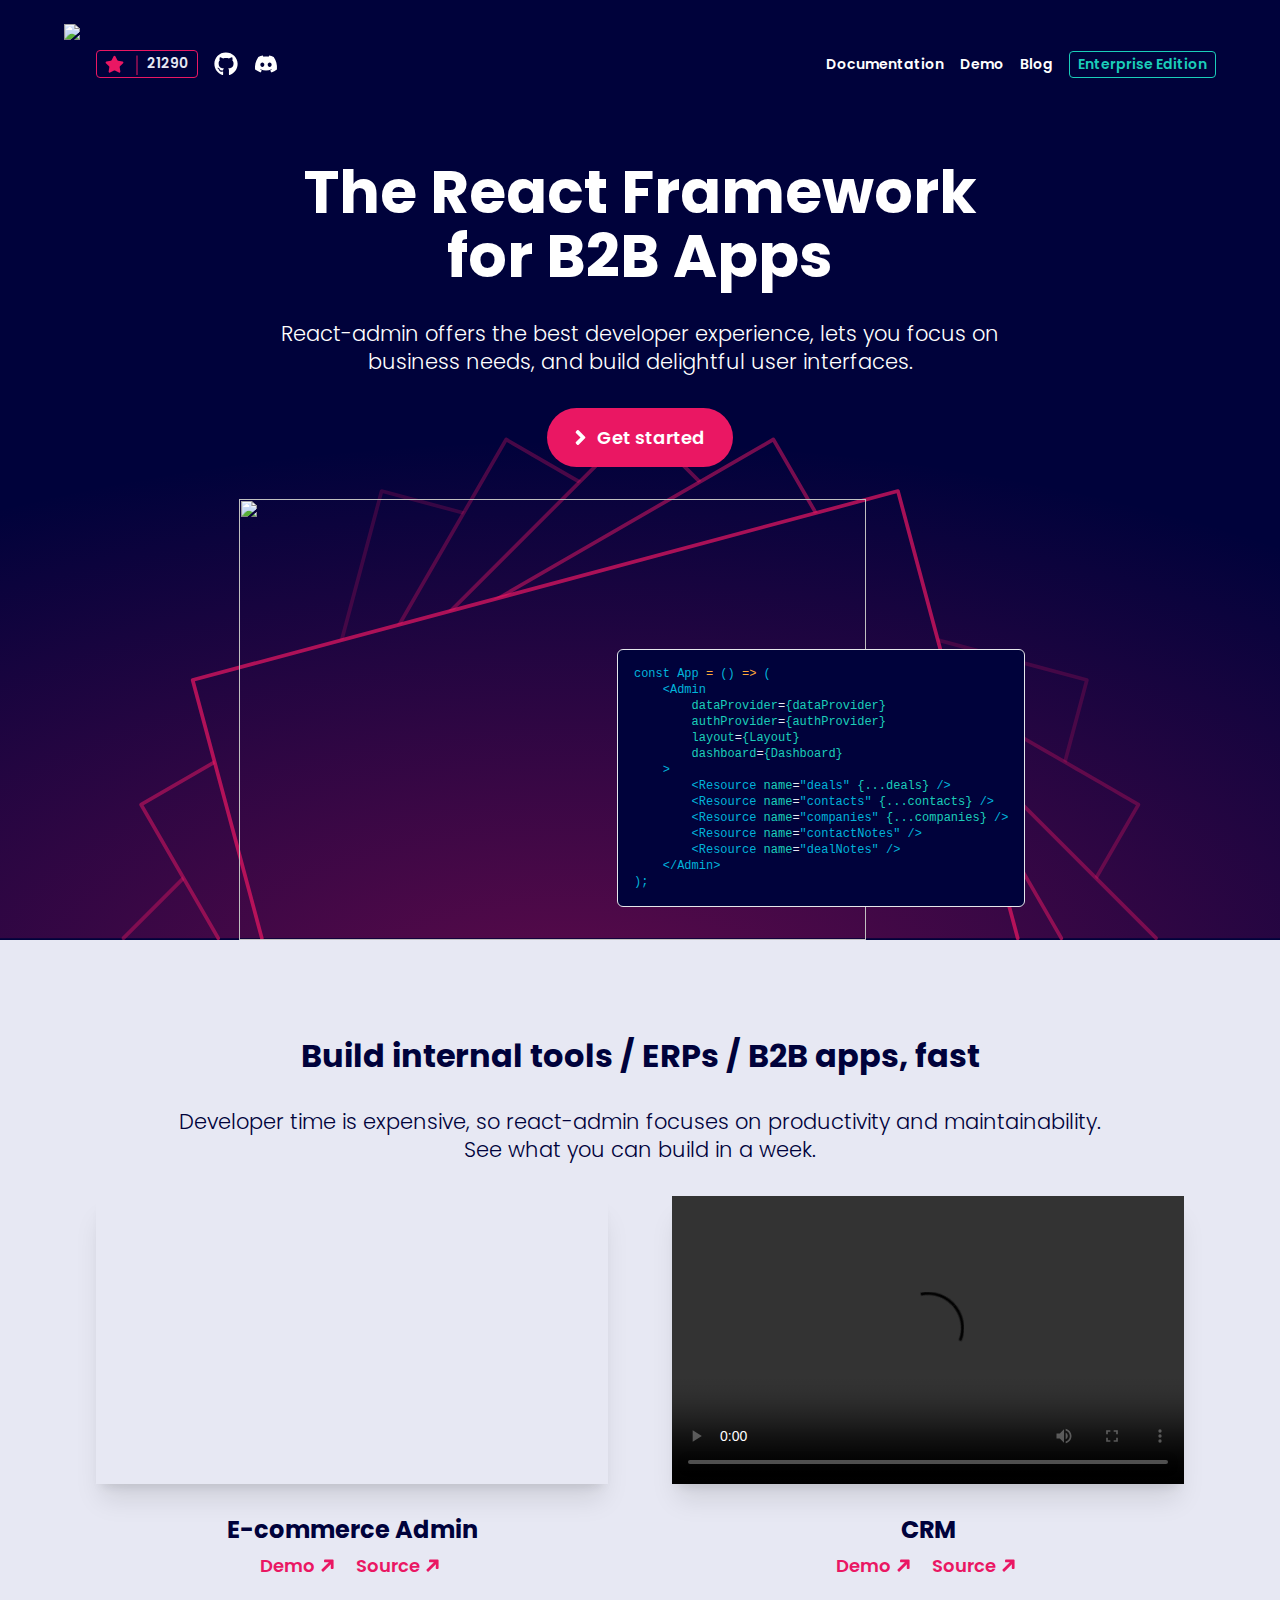
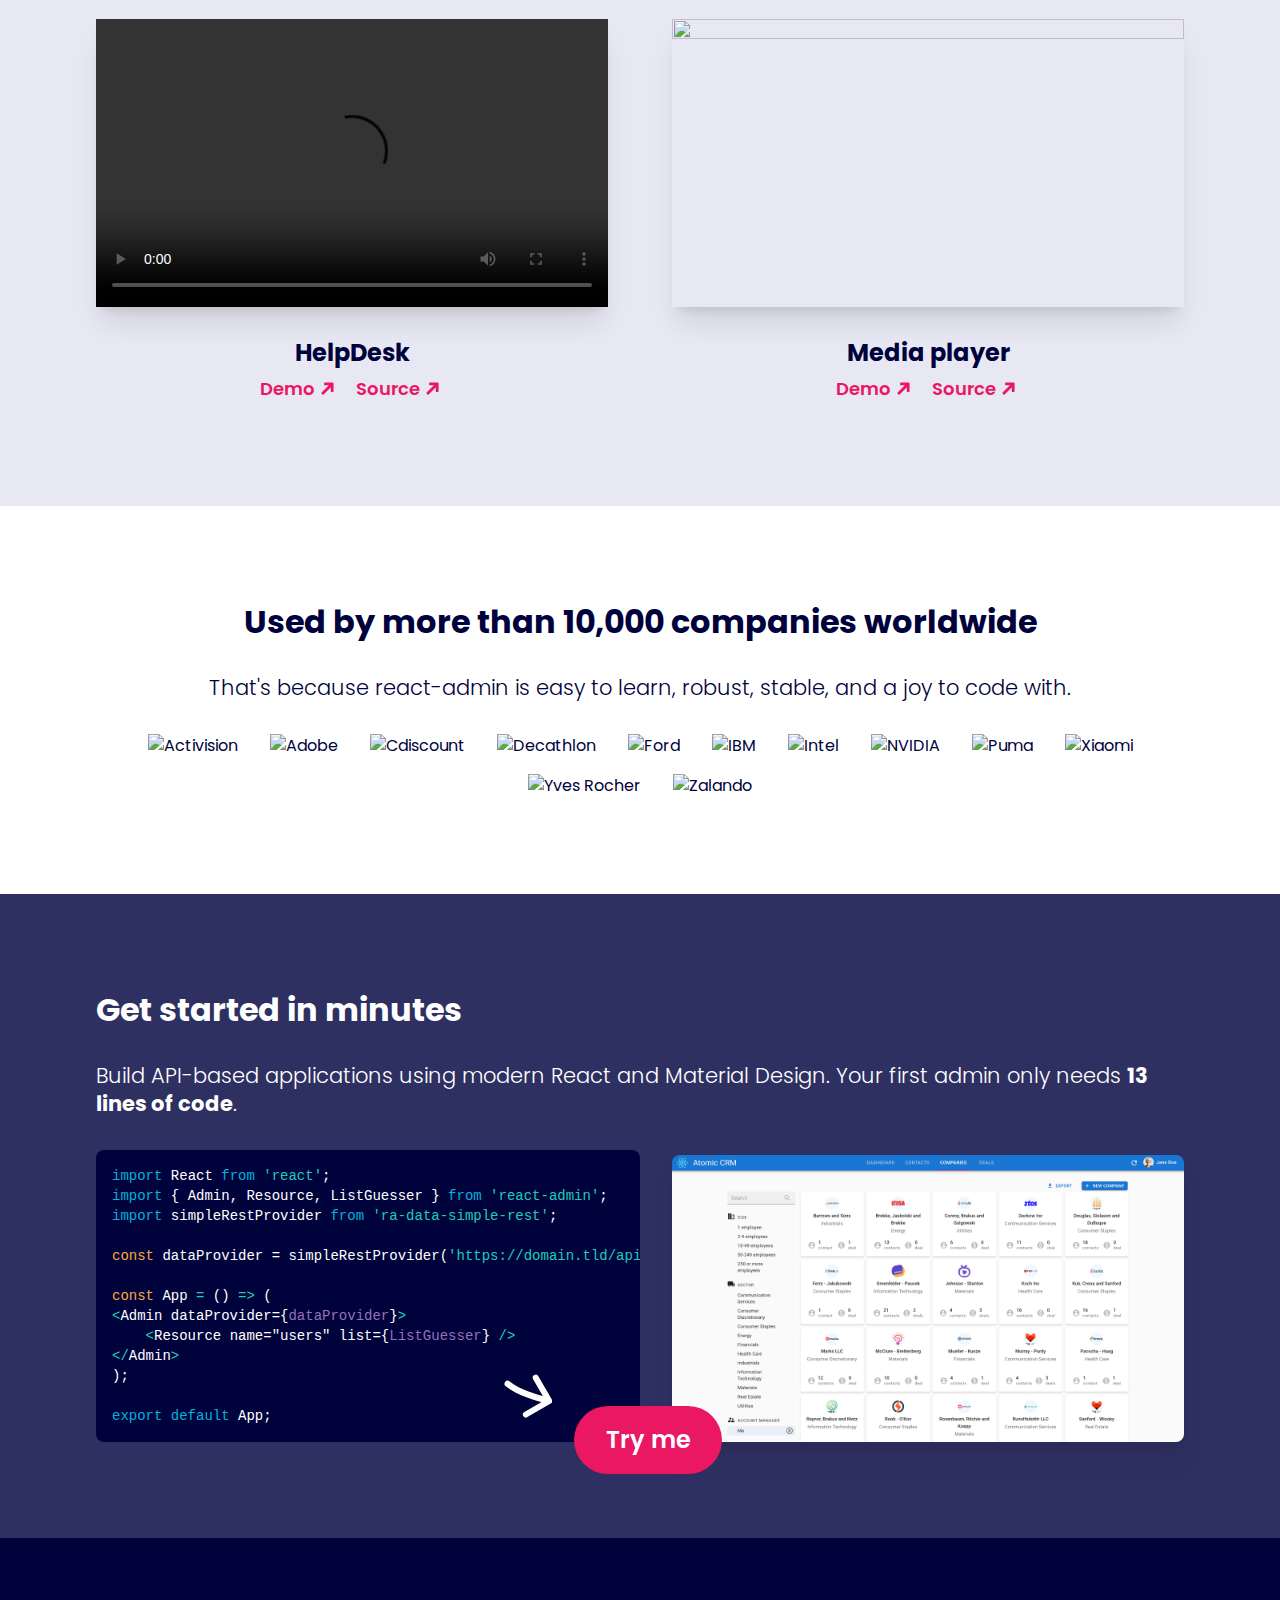
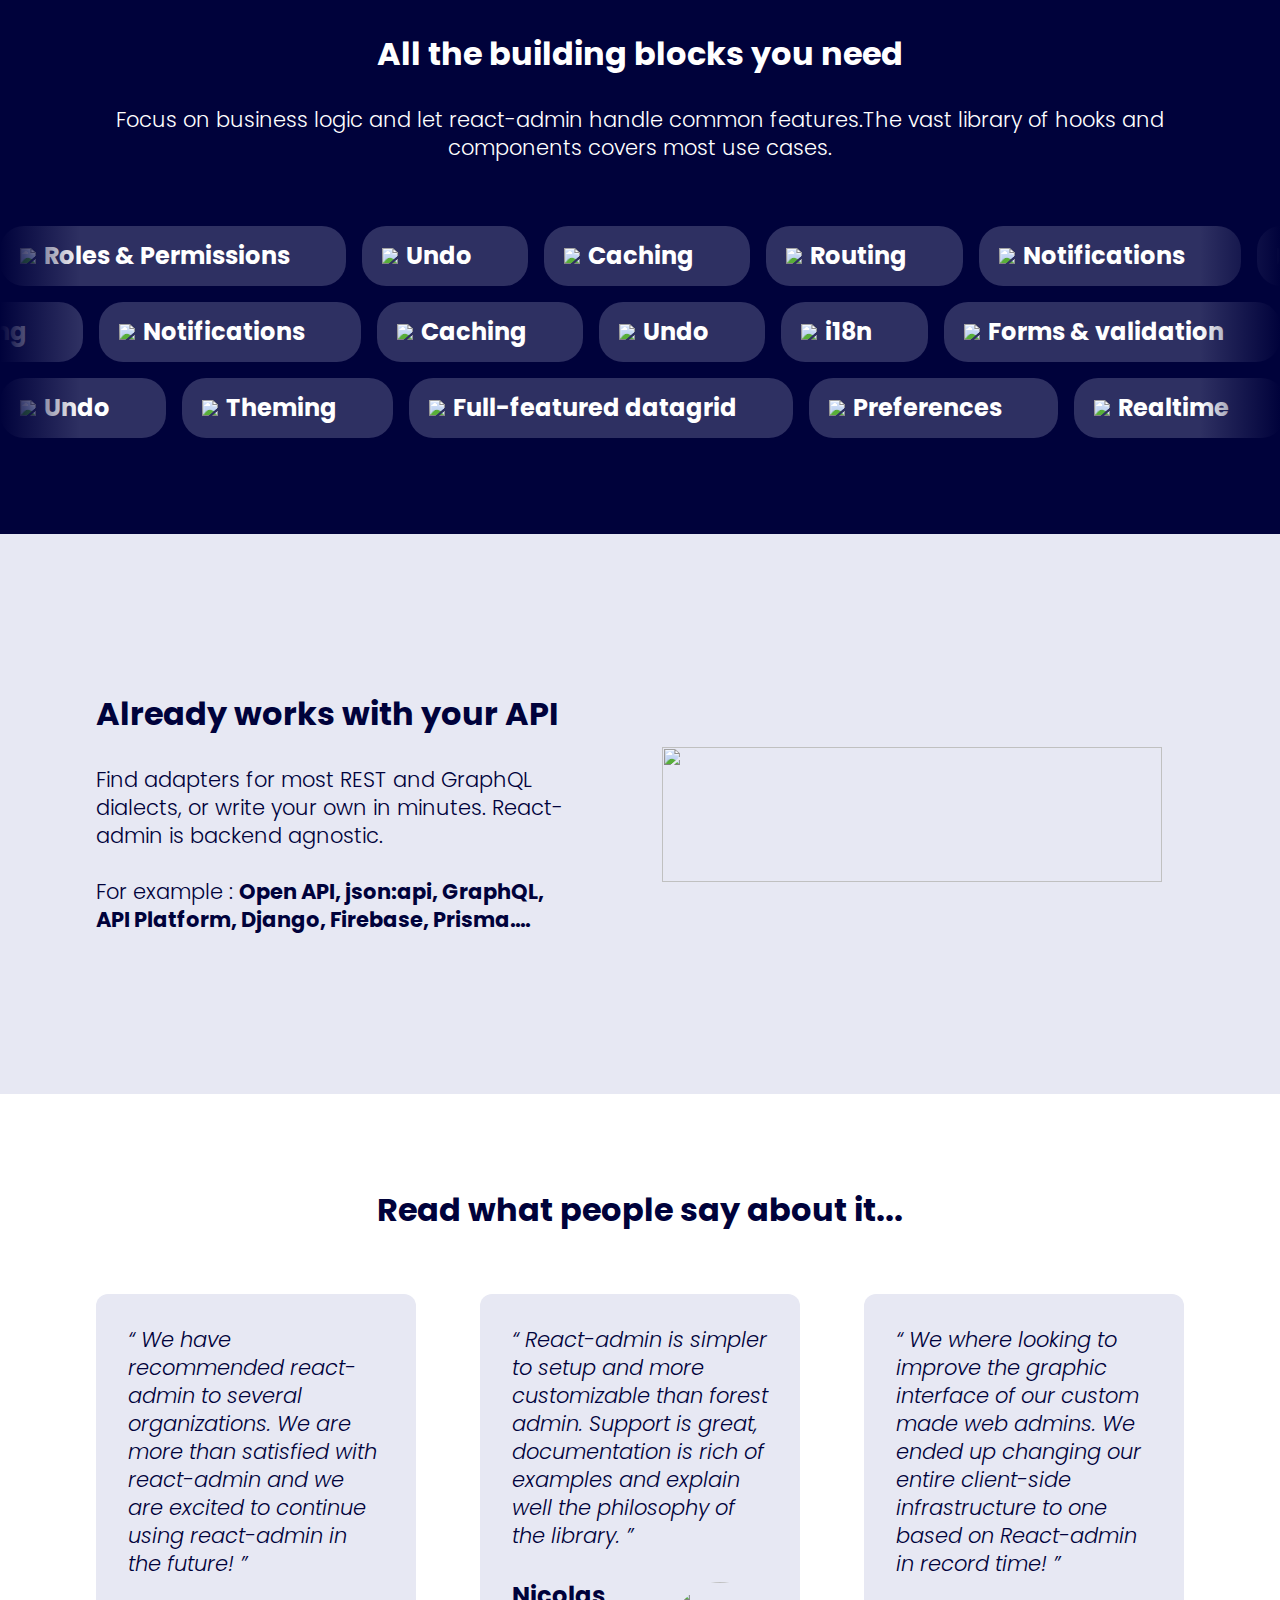
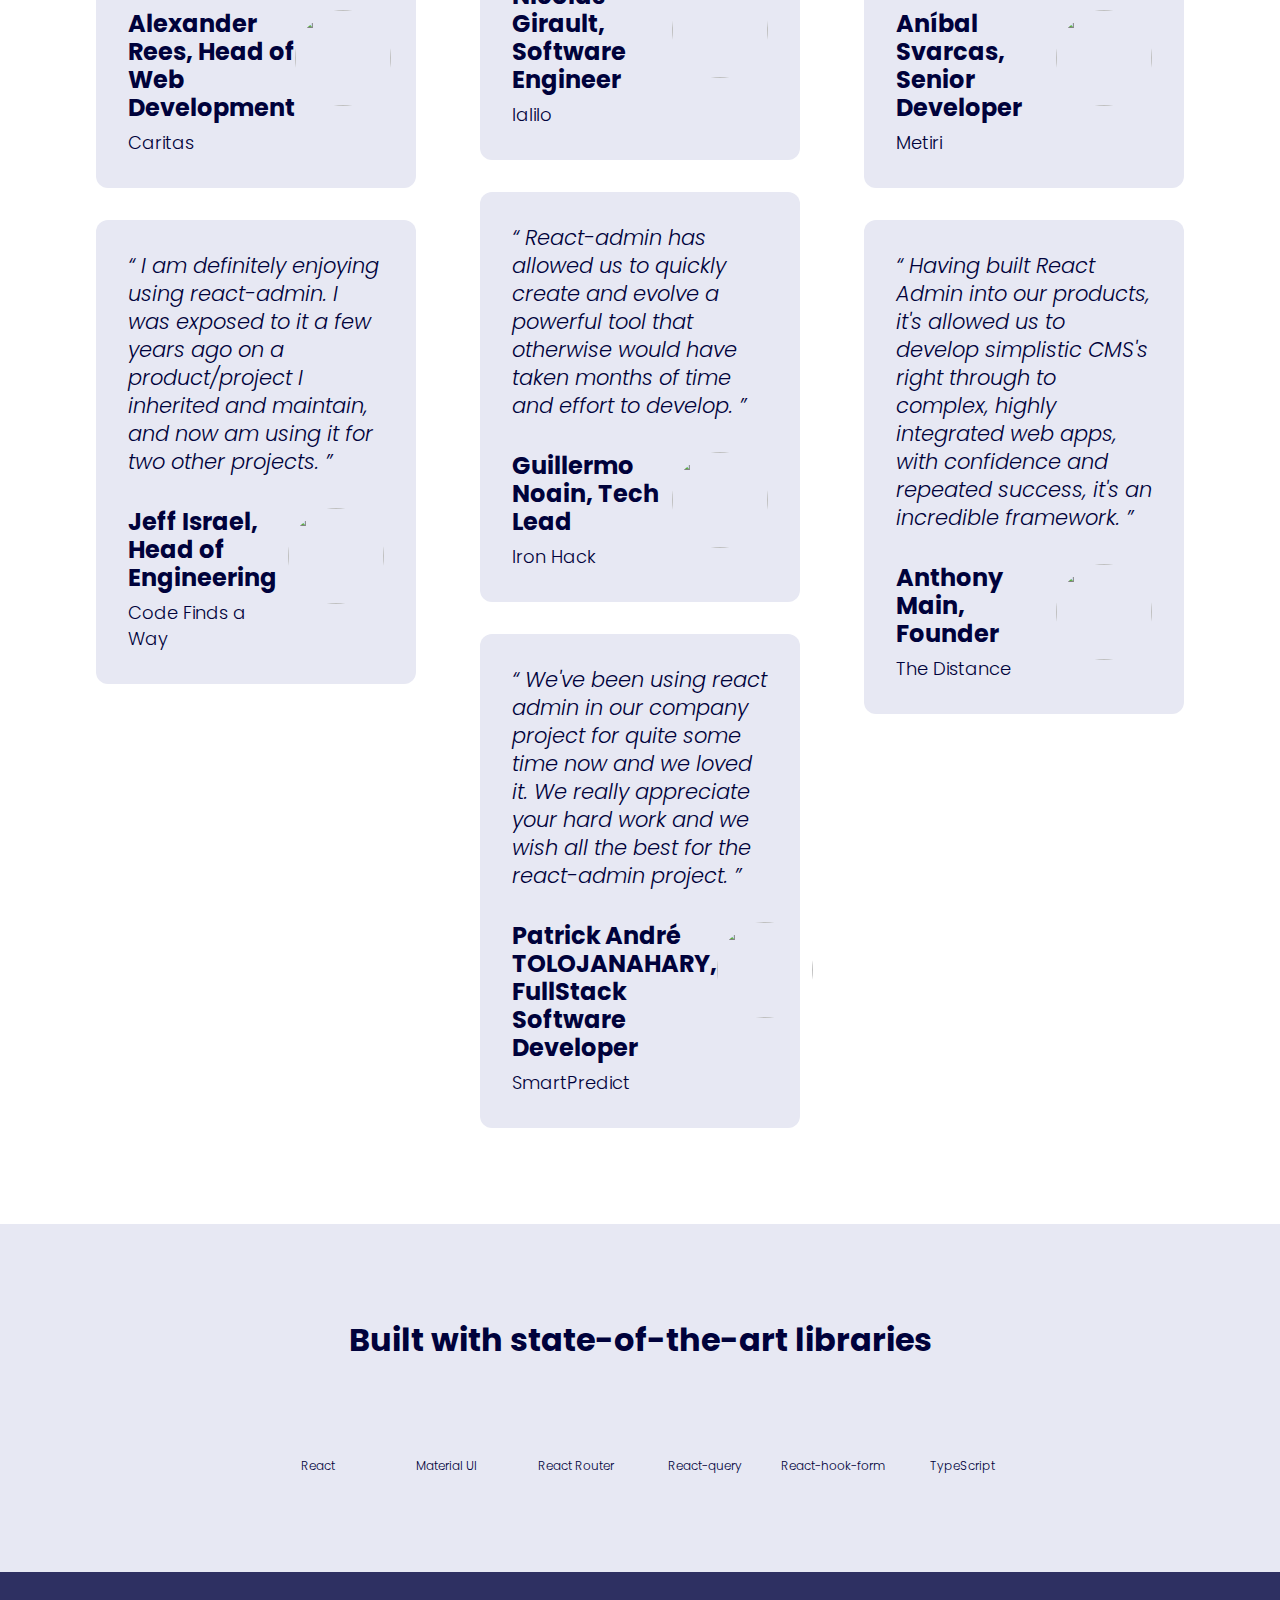
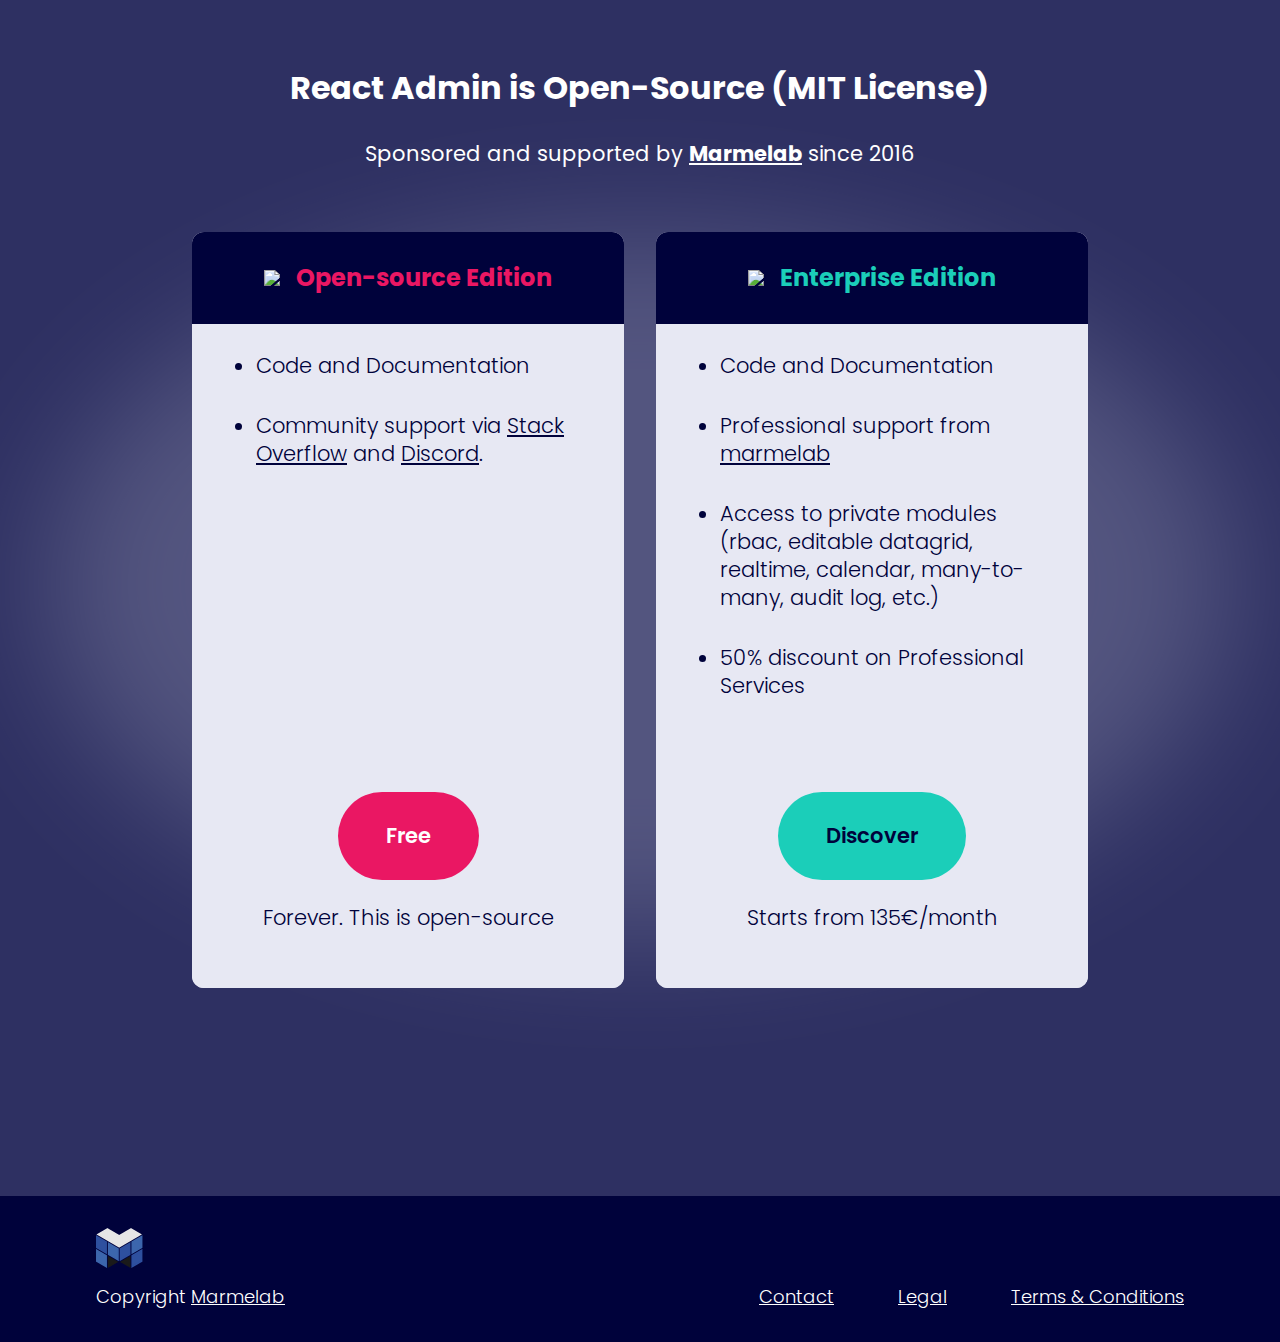
==== commit 5fc99517: "fix reference to Material UI" ====
--- a/index.html
+++ b/index.html
@@ -541,28 +541,28 @@
       <div class="flex justify-center">
         <ul class="grid grid-cols-2 gap-6 text-[12px] font-light leading-[20px] md:grid-cols-6">
           <li class="flex flex-col items-center justify-end">
-            <img src="./react.png" alt="React" class="h-16" />
+            <img src="./react.png" alt="" class="h-16" />
             <span class="text-center">React</span>
           </li>
           <li class="flex flex-col items-center justify-end">
-            <img src="./material-ui.png" alt="MUI" />
-            <span class="text-center">MUI</span>
+            <img src="./material-ui.png" alt="" />
+            <span class="text-center">Material UI</span>
           </li>
           <li class="flex flex-col items-center justify-end">
-            <img src="./react-router.png" alt="React Router" />
+            <img src="./react-router.png" alt="" />
             <span class="text-center">React Router</span>
           </li>
           <li class="flex flex-col items-center justify-end">
-            <img src="./react-query.png" alt="React-query" />
+            <img src="./react-query.png" alt="" />
             <span class="text-center">React-query</span>
           </li>
           <li class="flex flex-col items-center justify-end">
-            <img src="./react-hook-form.png" alt="React-hook-form" />
+            <img src="./react-hook-form.png" alt="" />
             <span class="text-center">React-hook-form</span>
           </li>
           <li class="flex flex-col items-center justify-end">
-            <img src="./typescript.png" alt="Typescript" />
-            <span class="text-center">Typescript</span>
+            <img src="./typescript.png" alt="" />
+            <span class="text-center">TypeScript</span>
           </li>
         </ul>
       </div>
